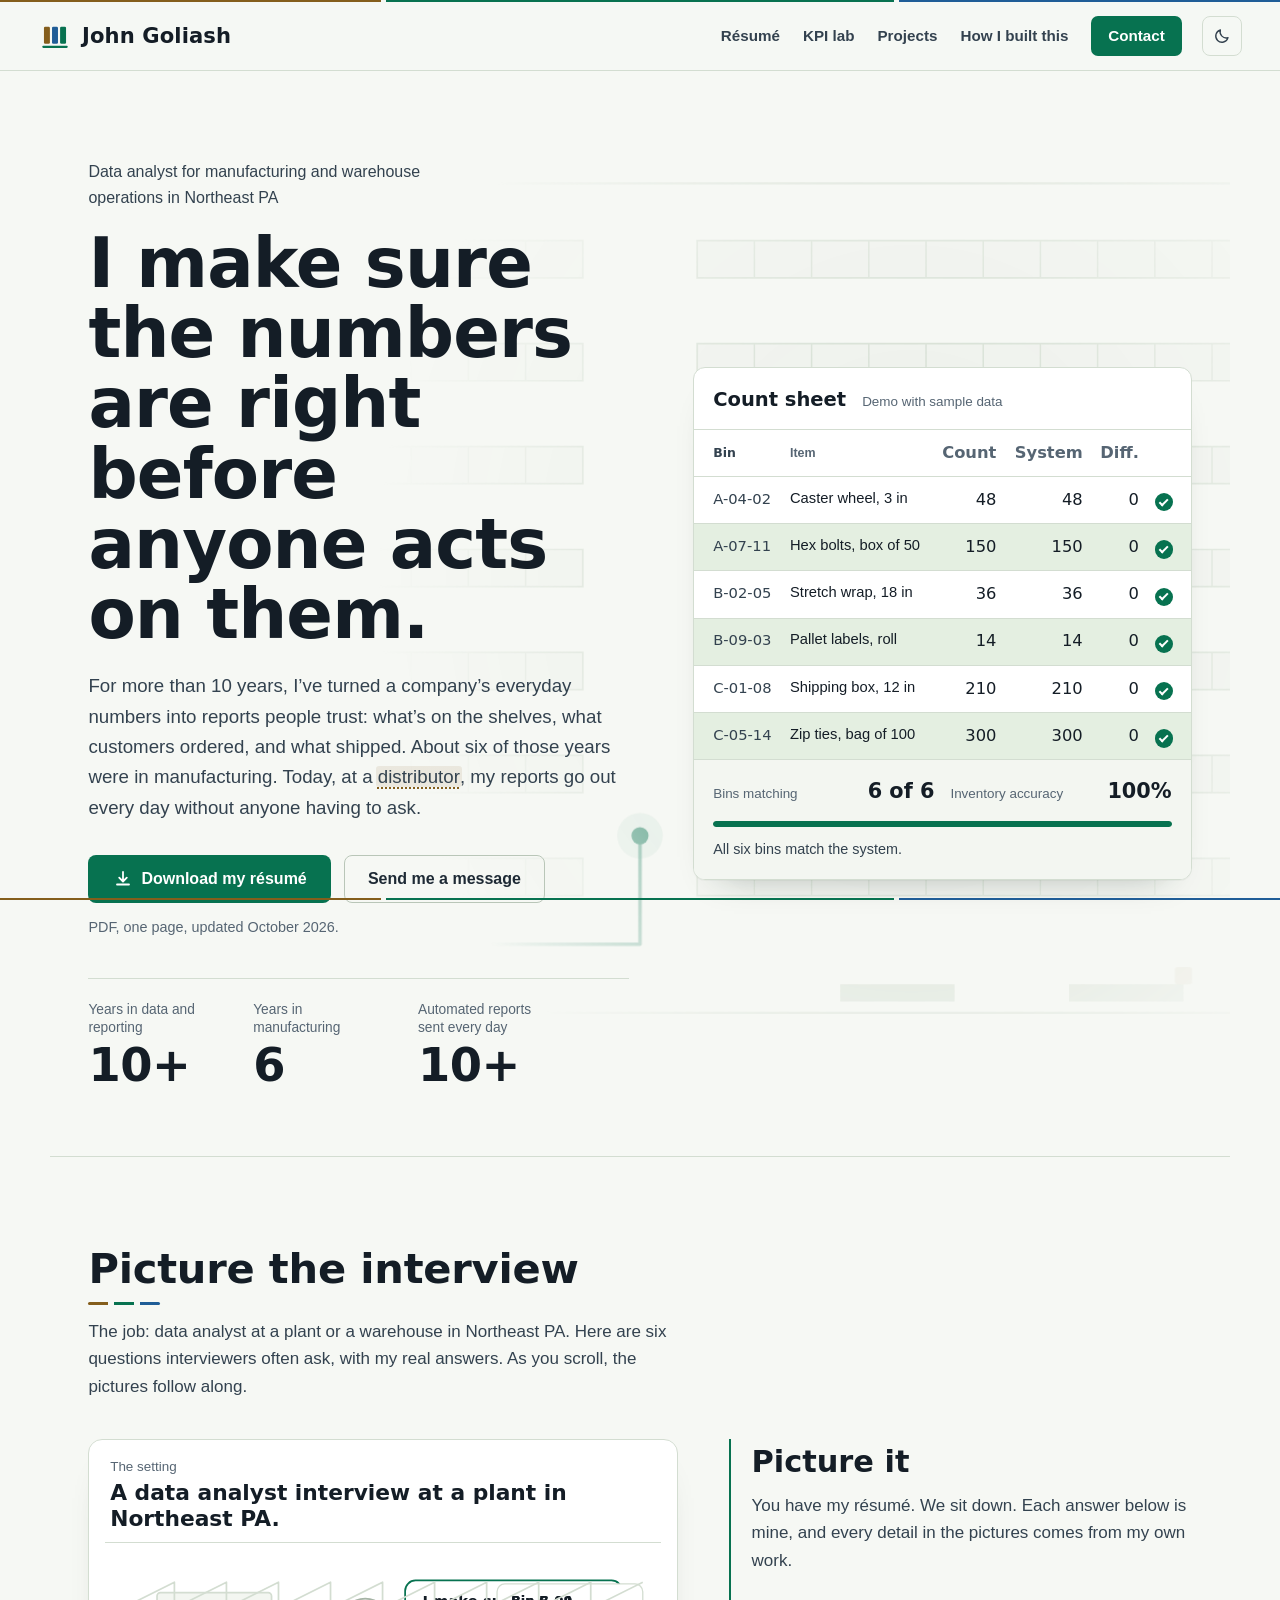
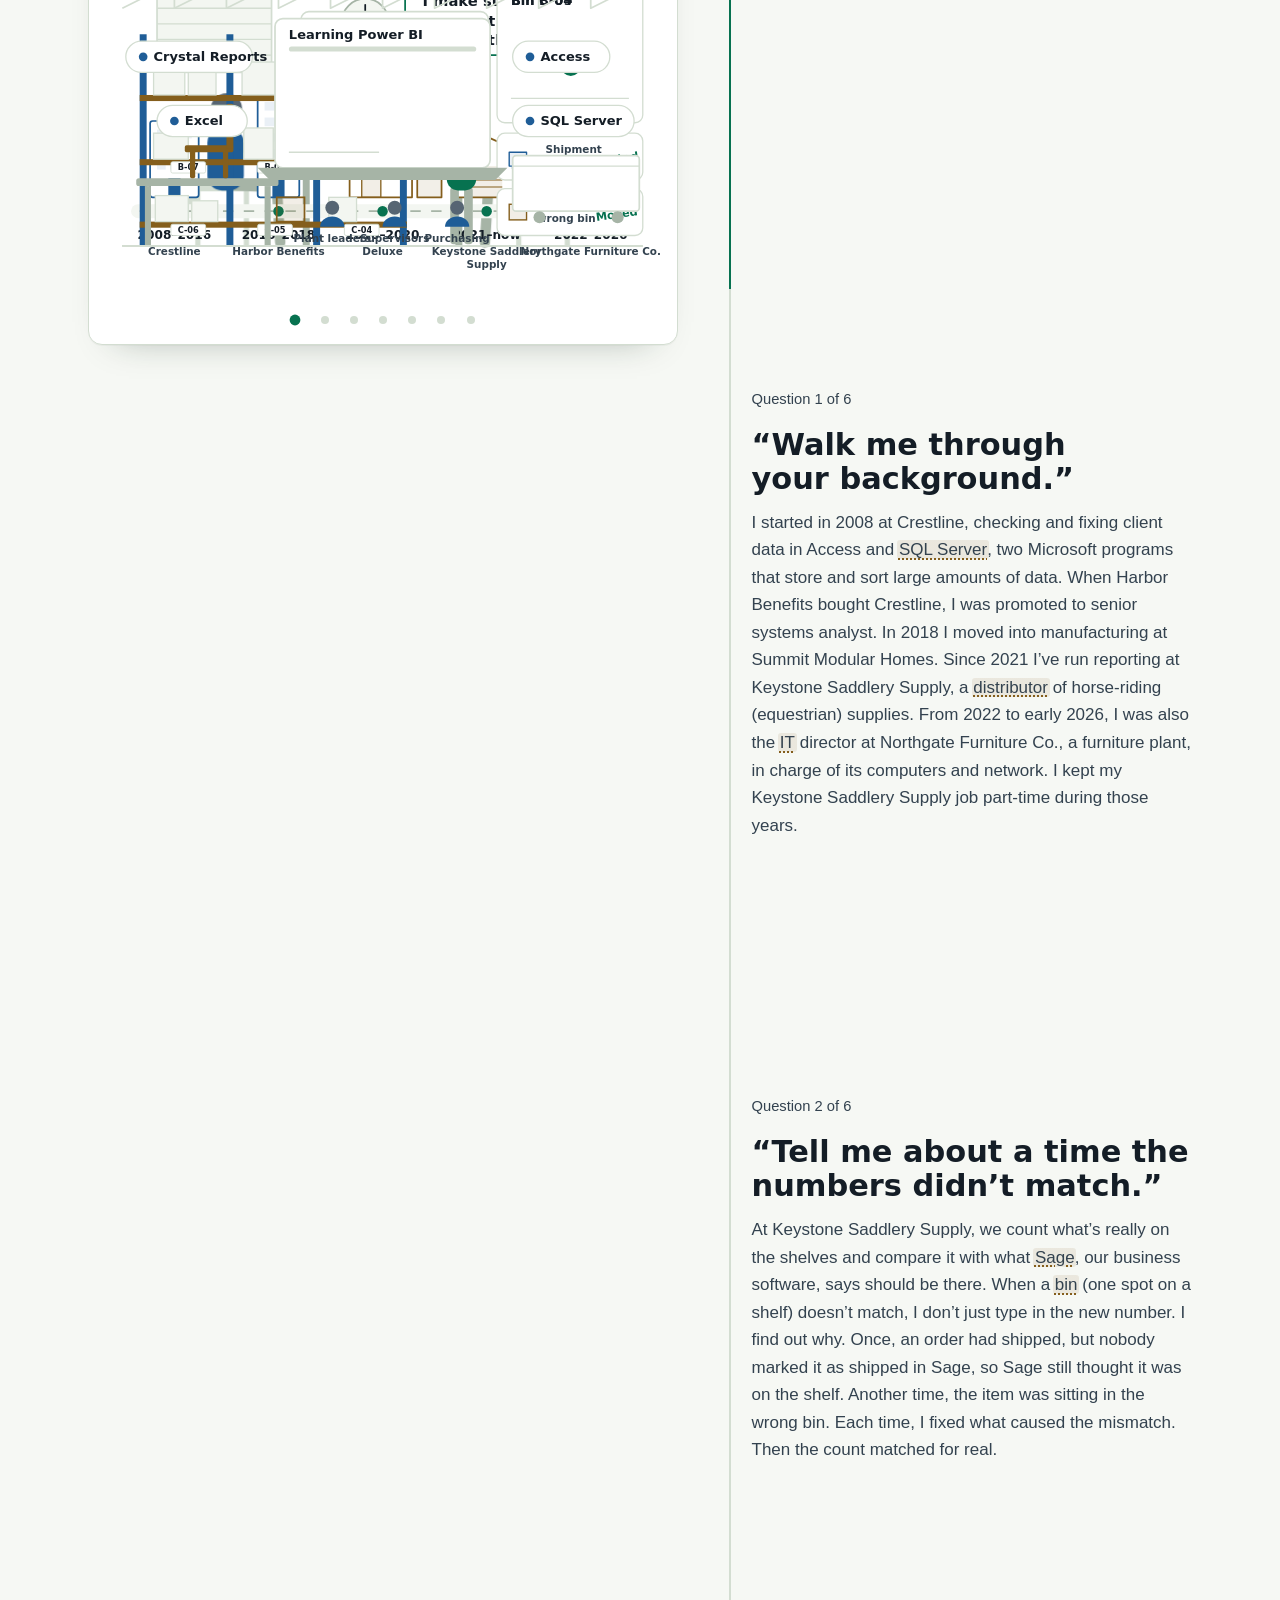
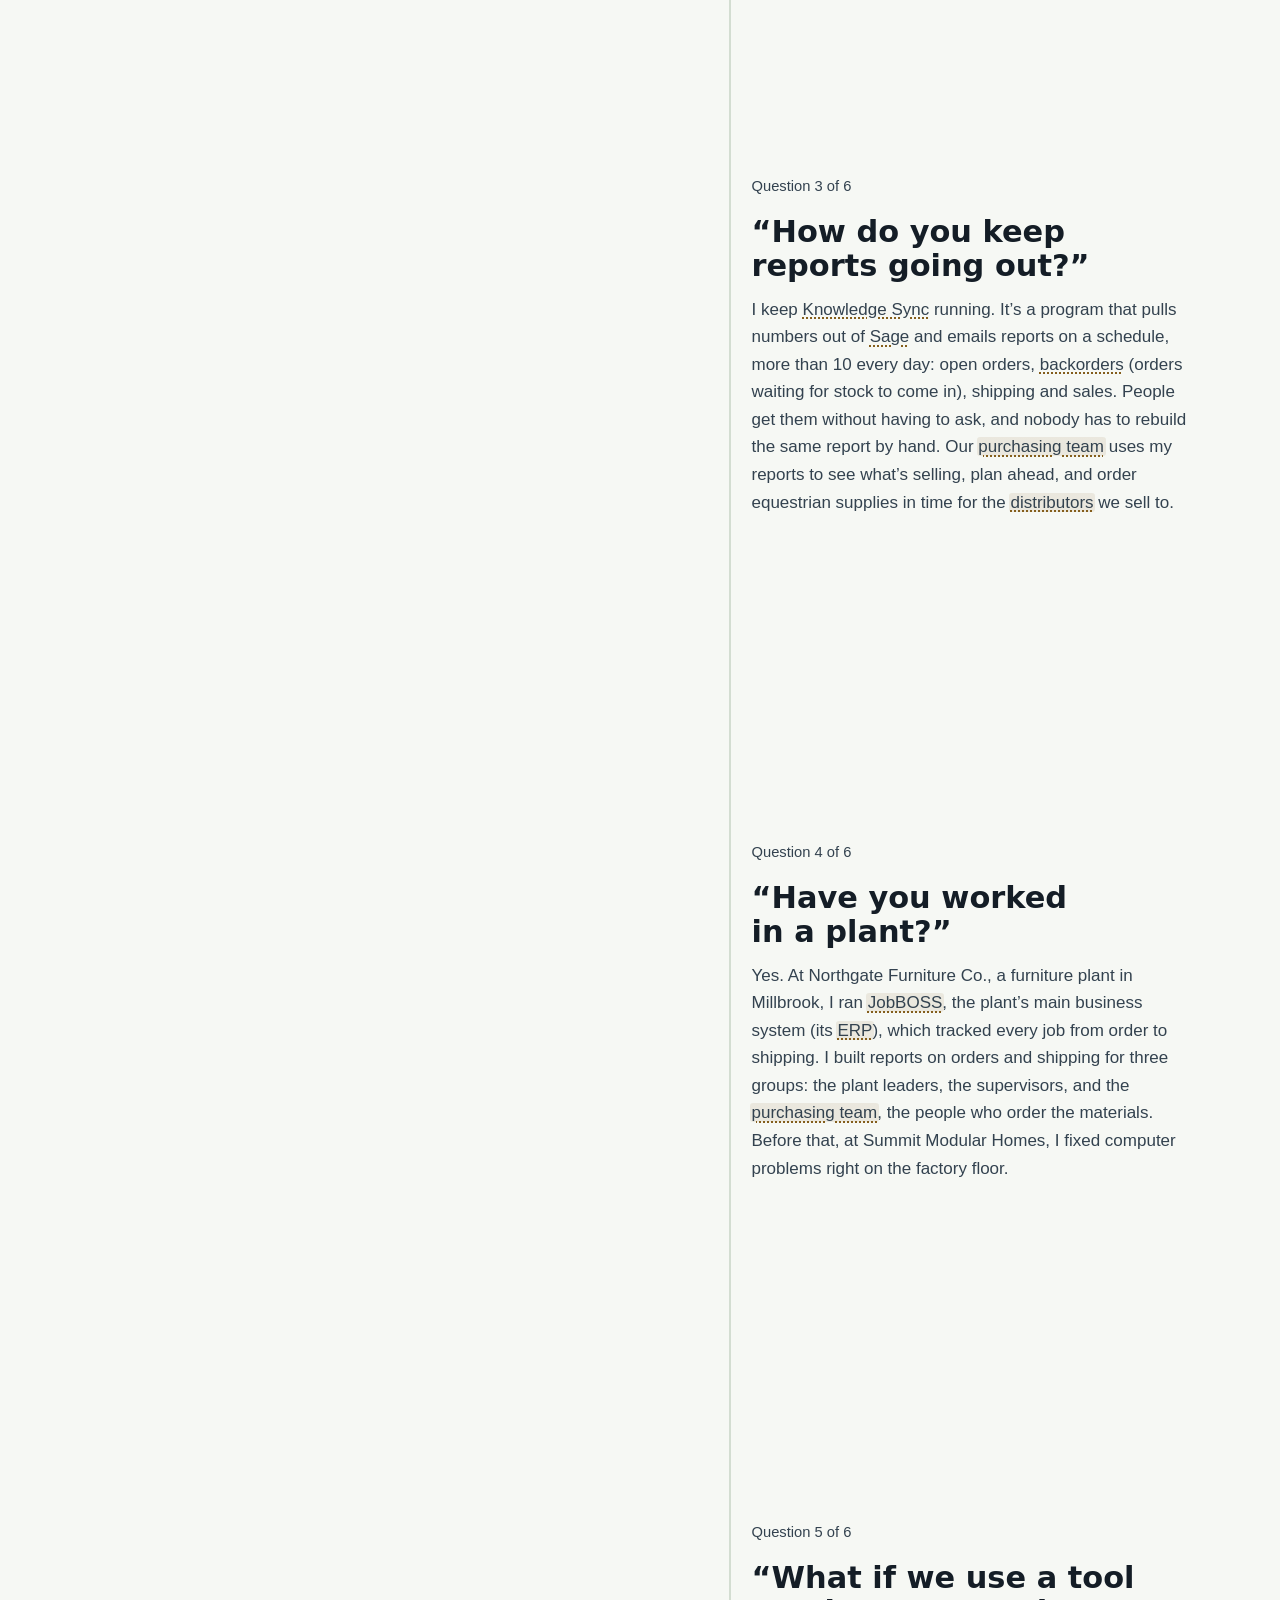
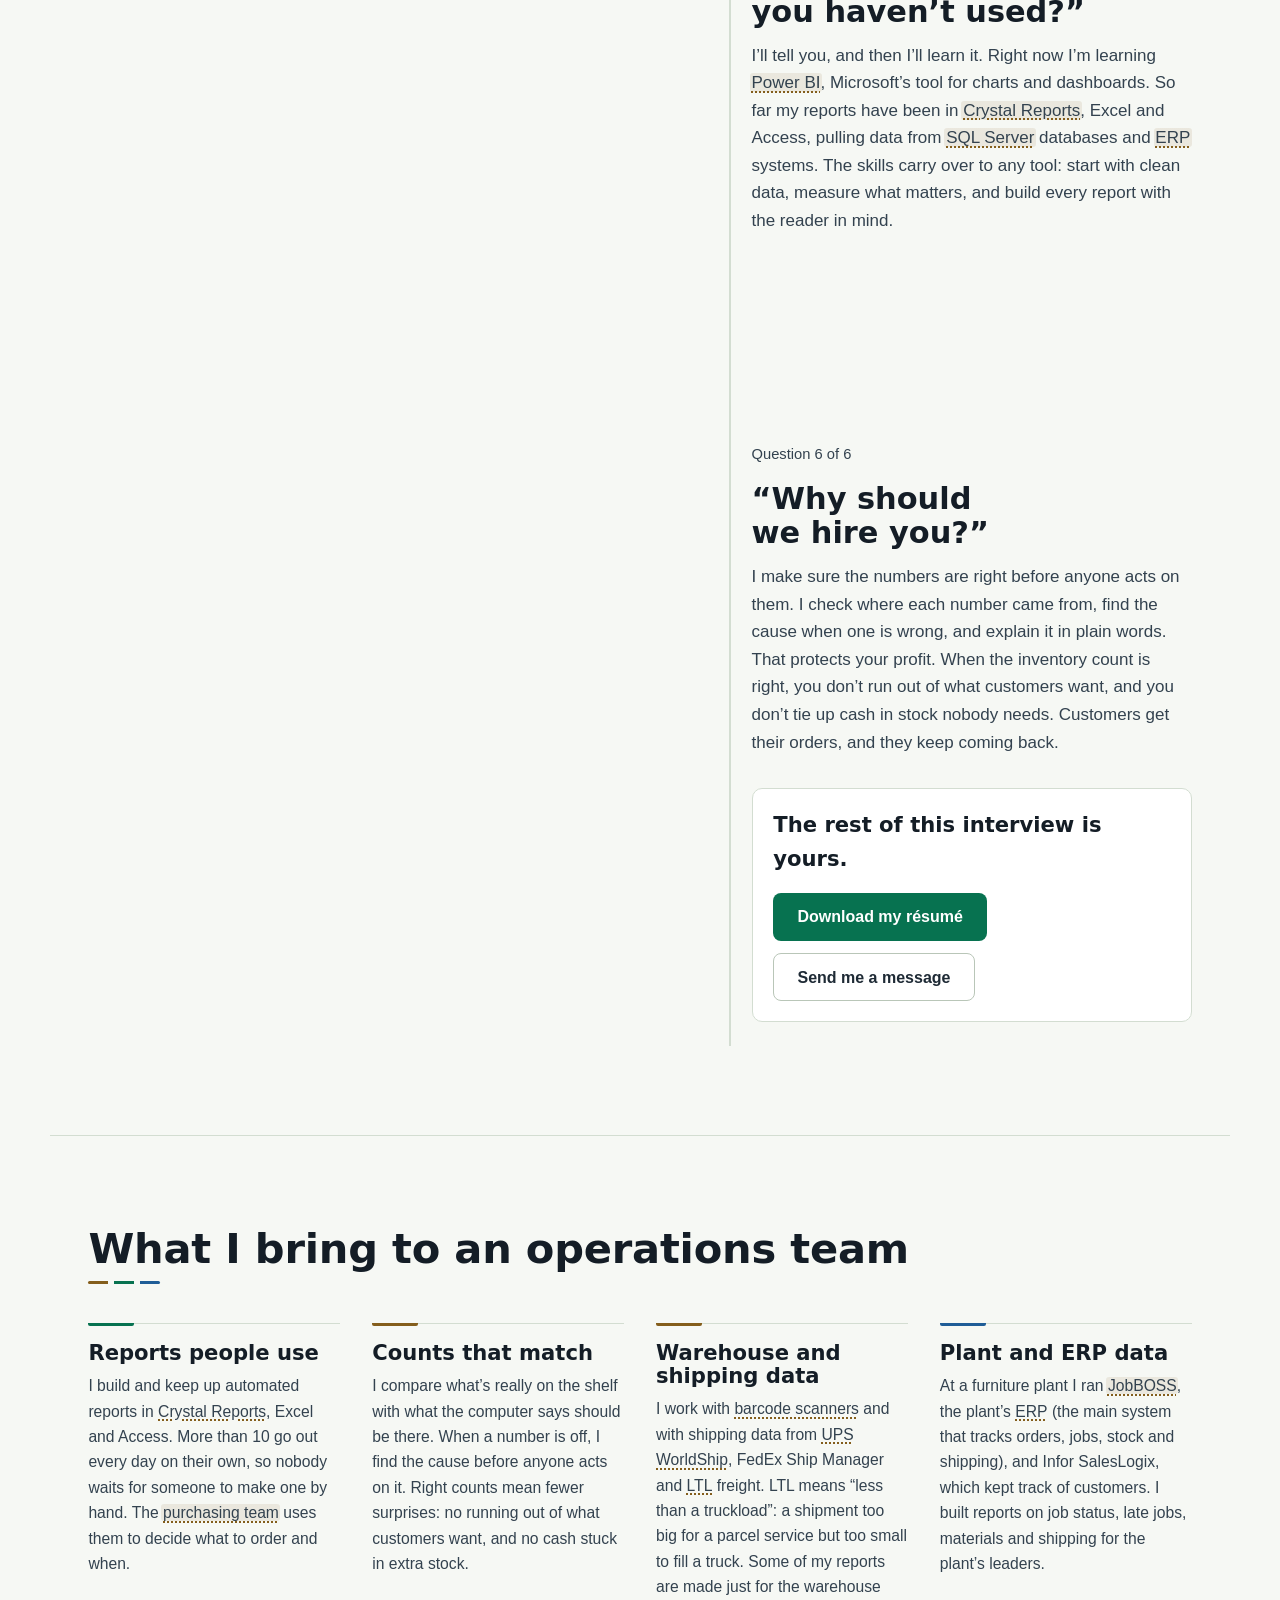
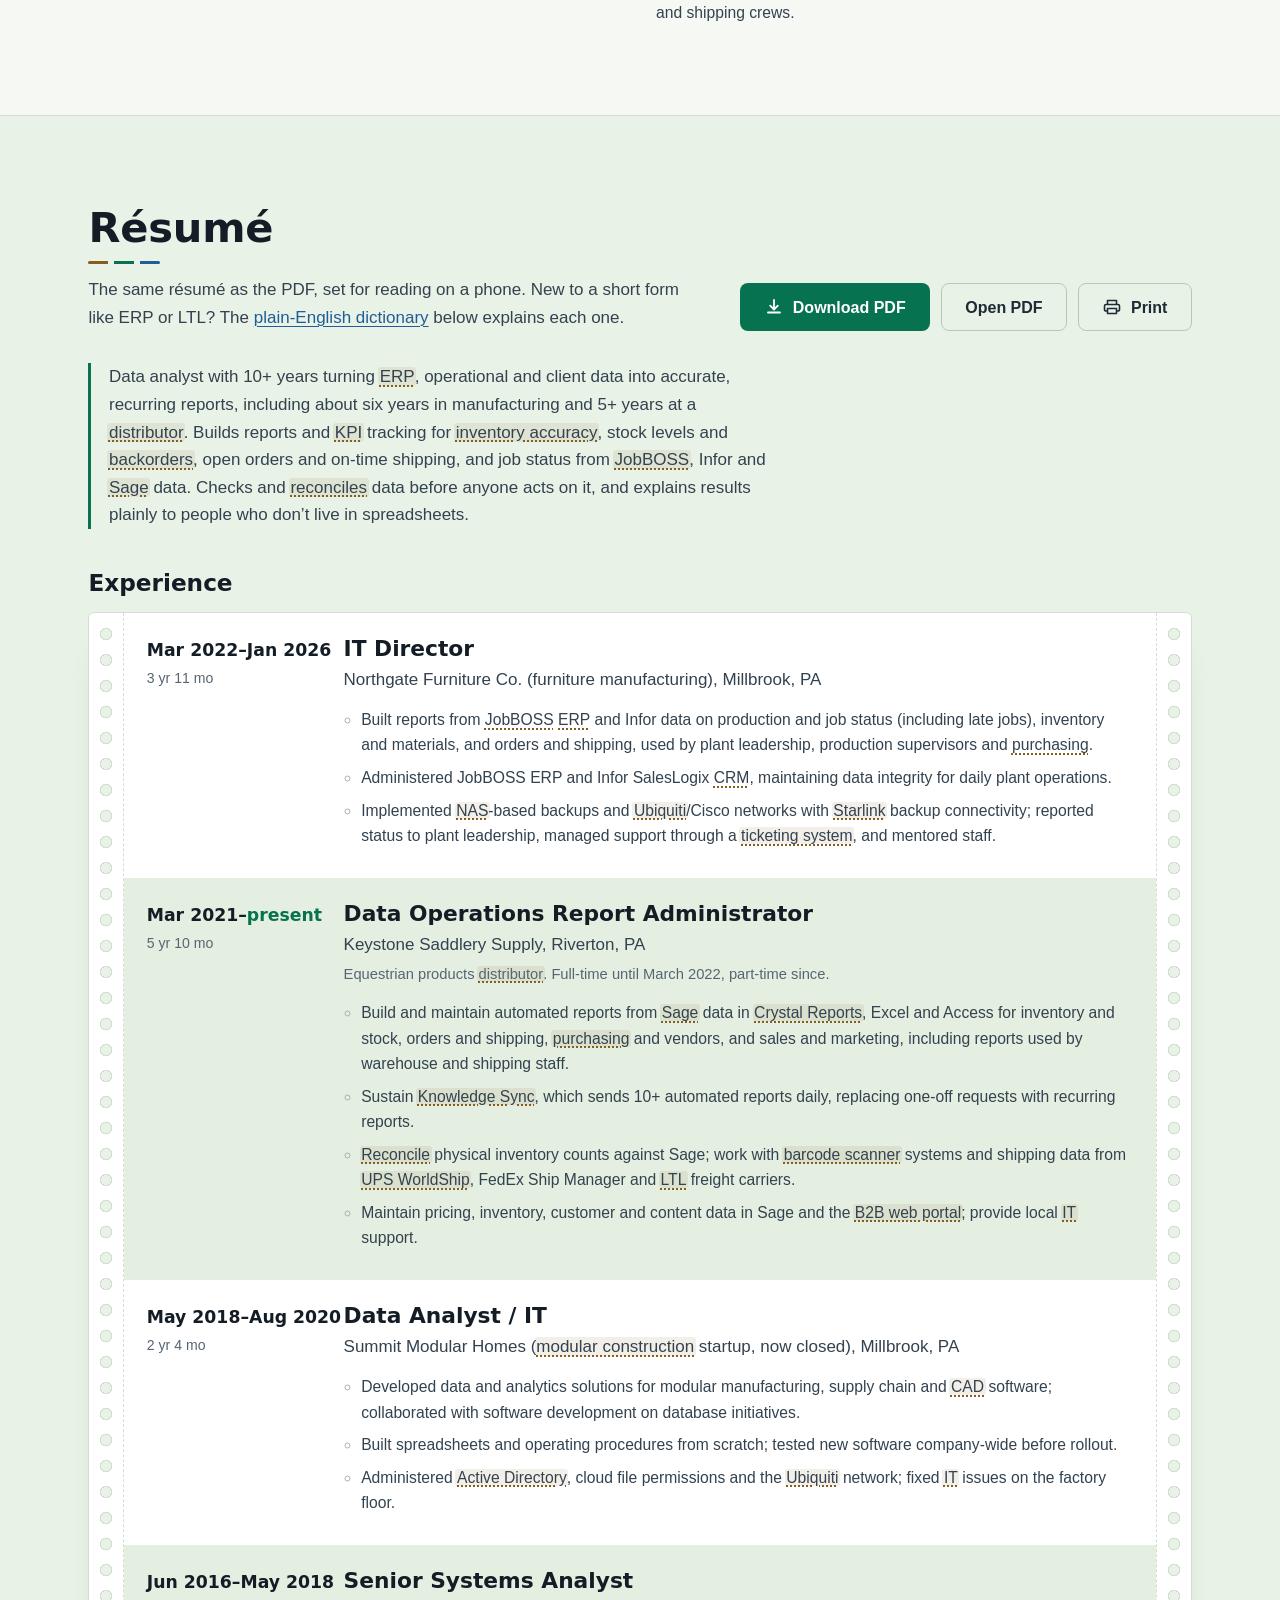
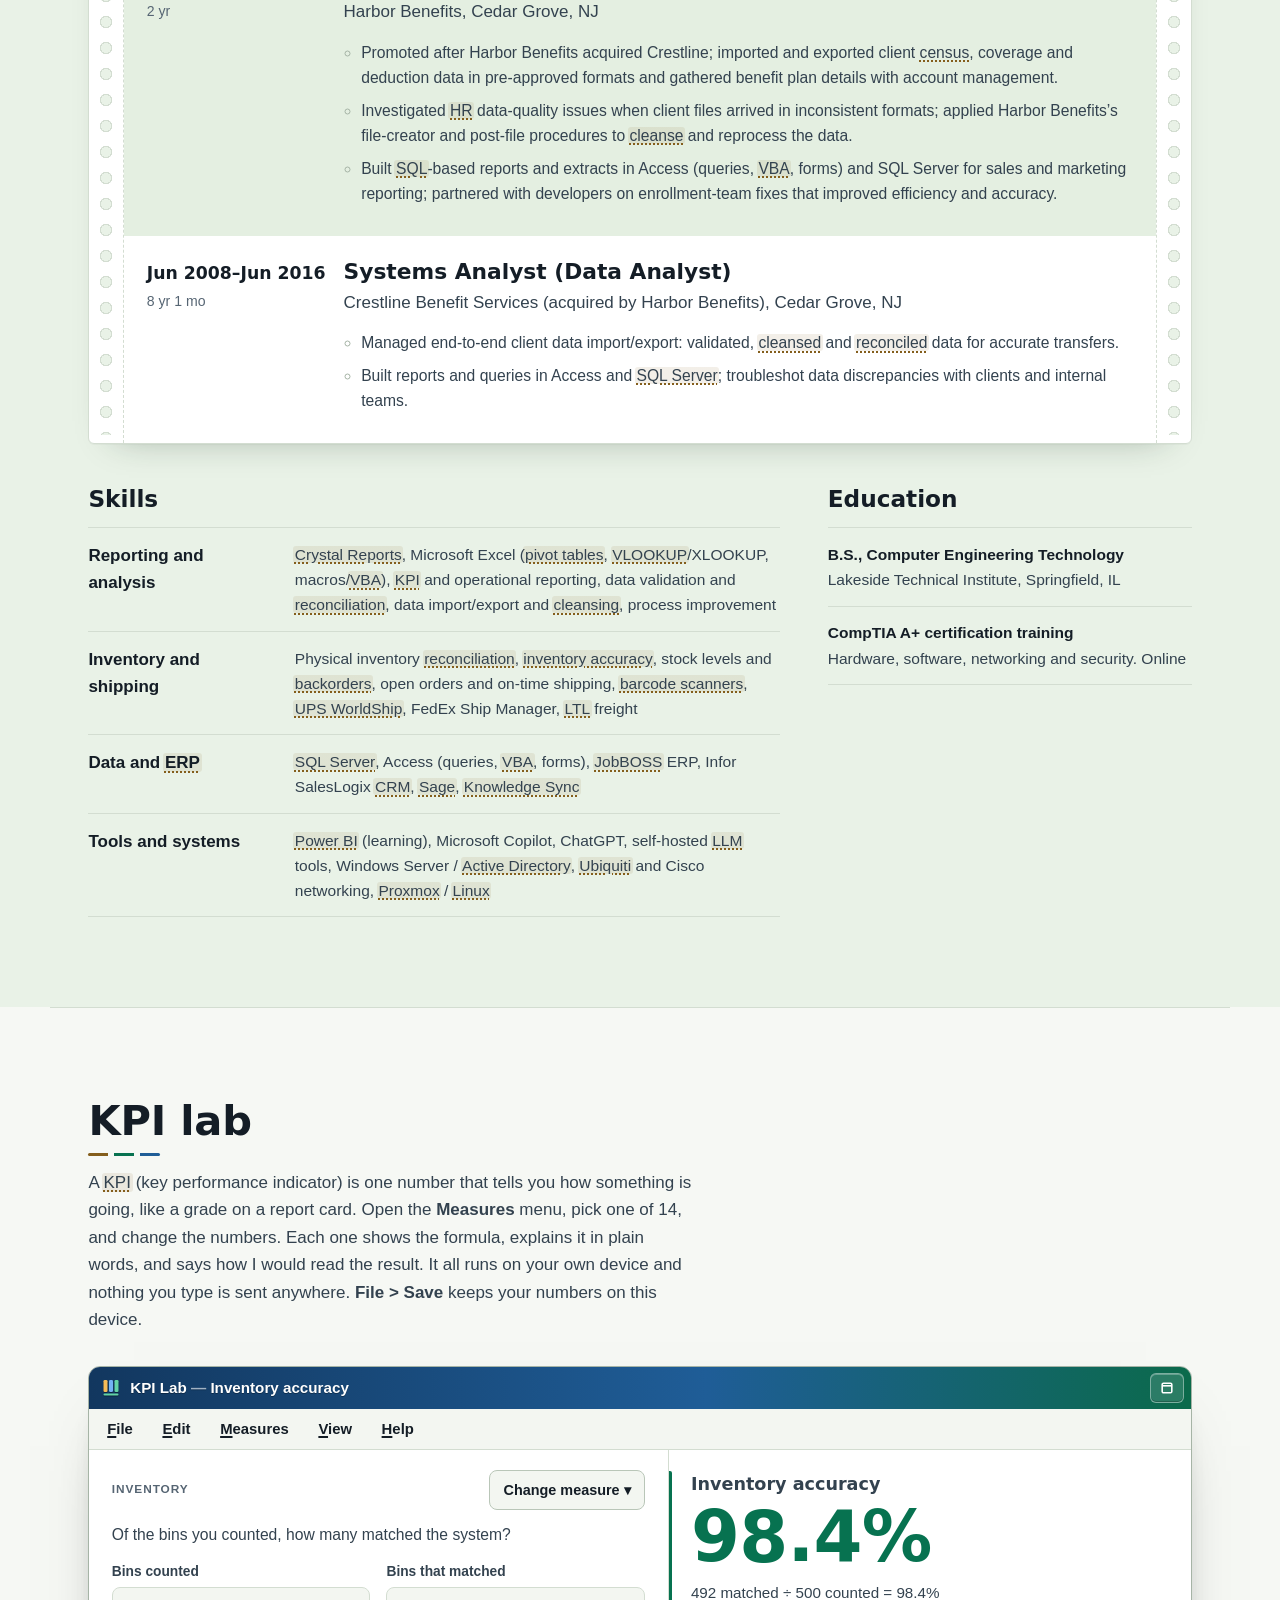
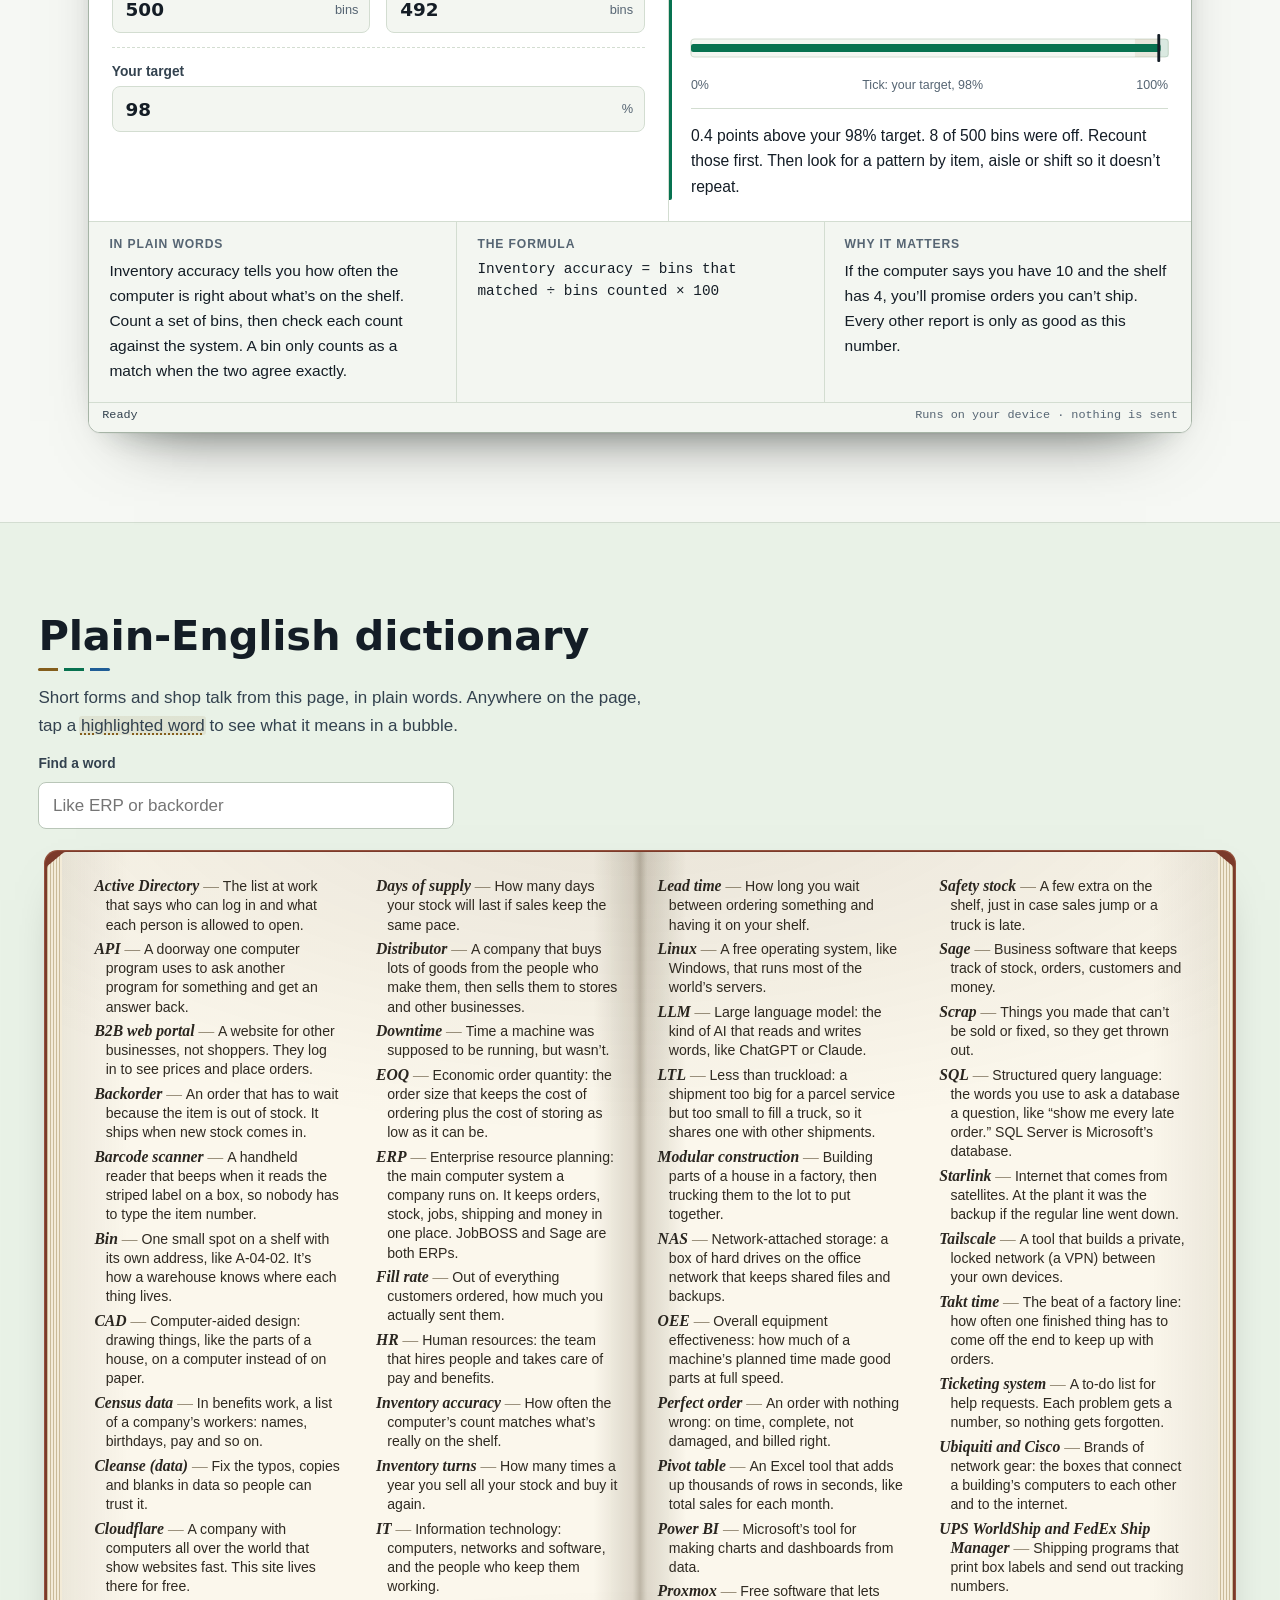
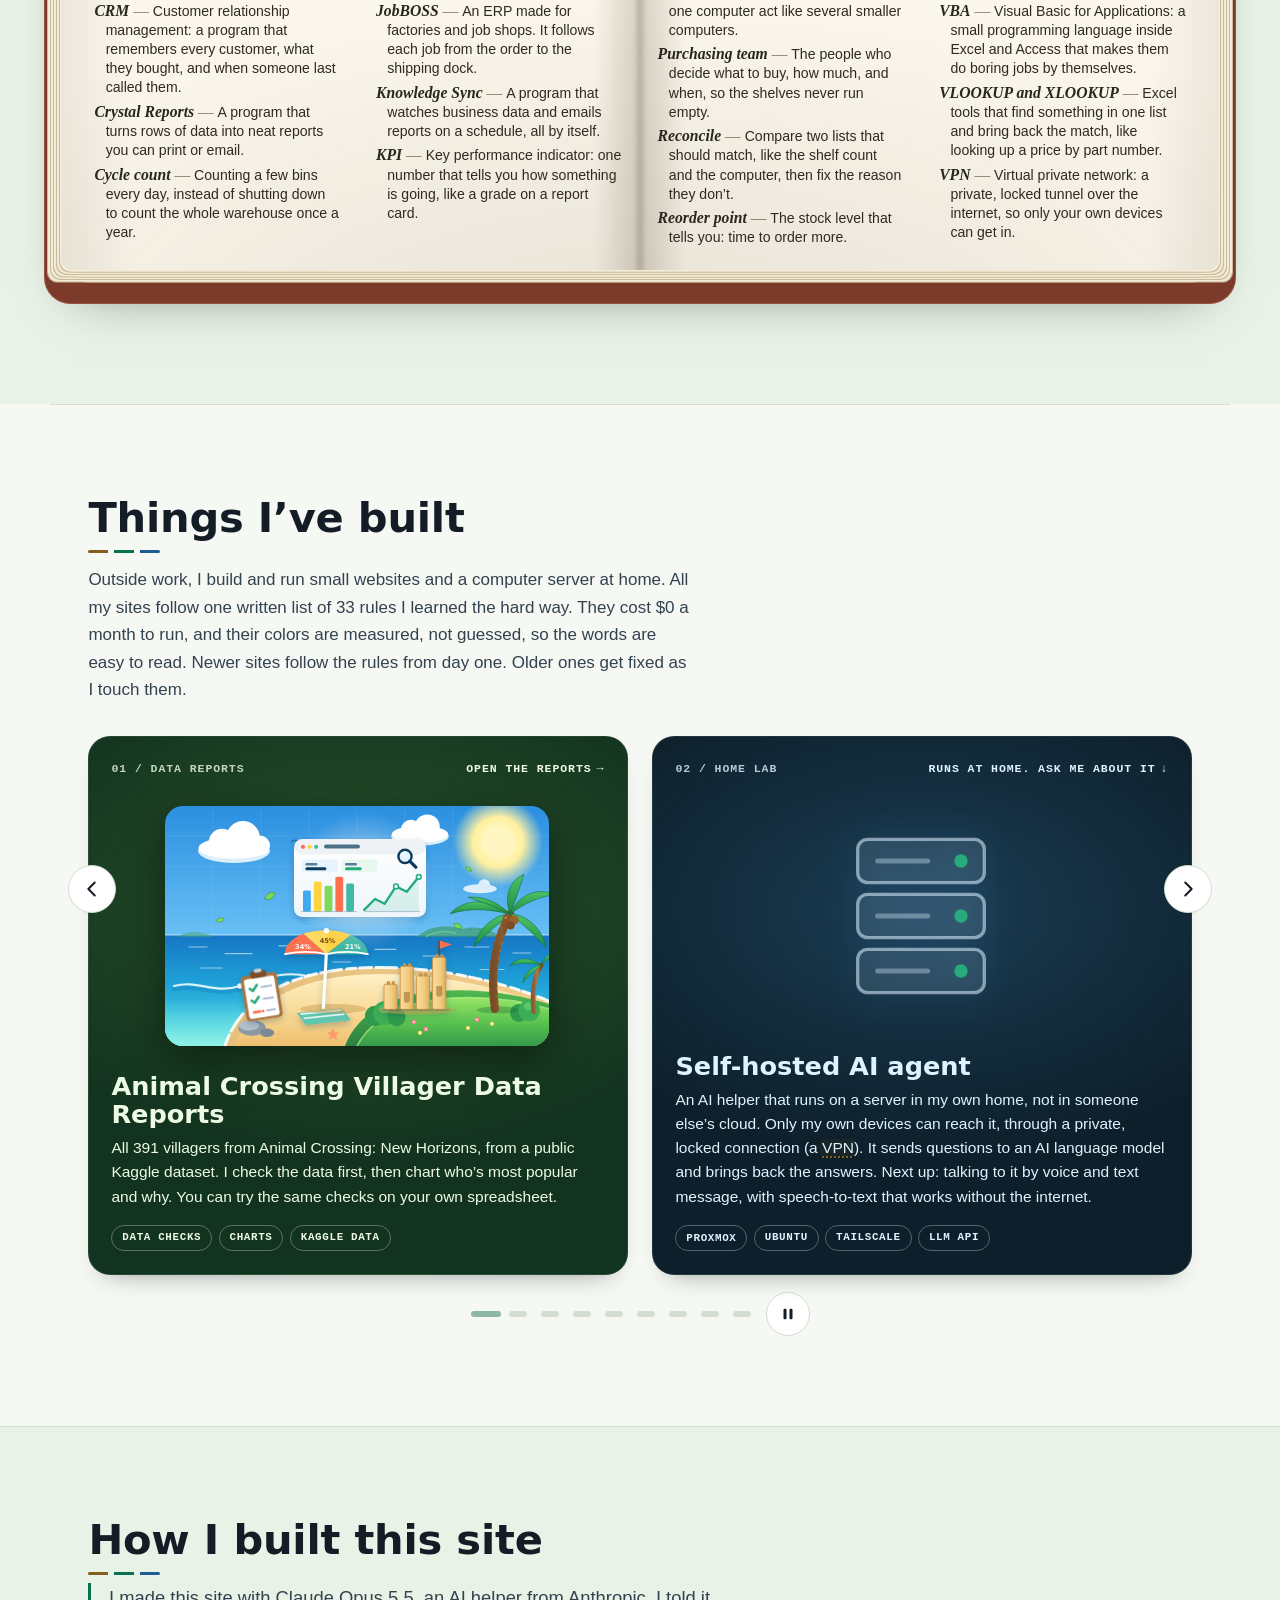
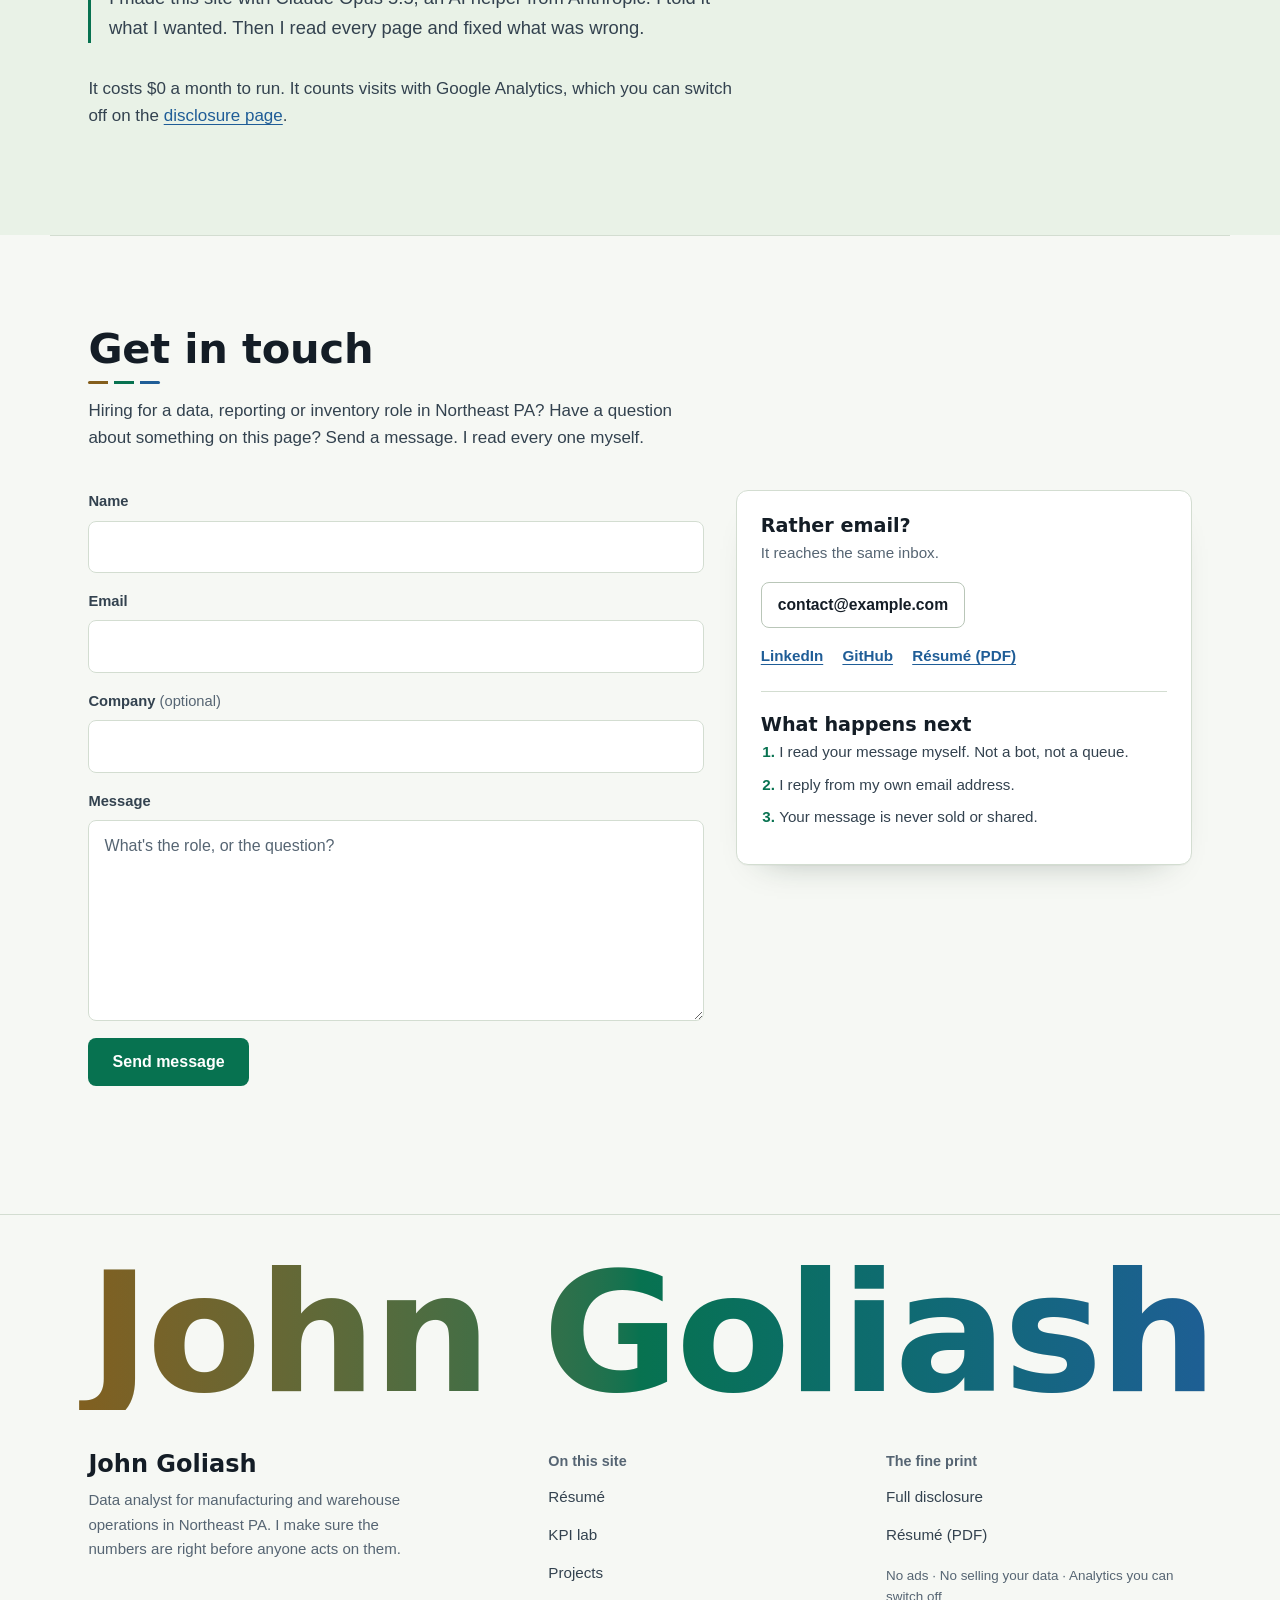
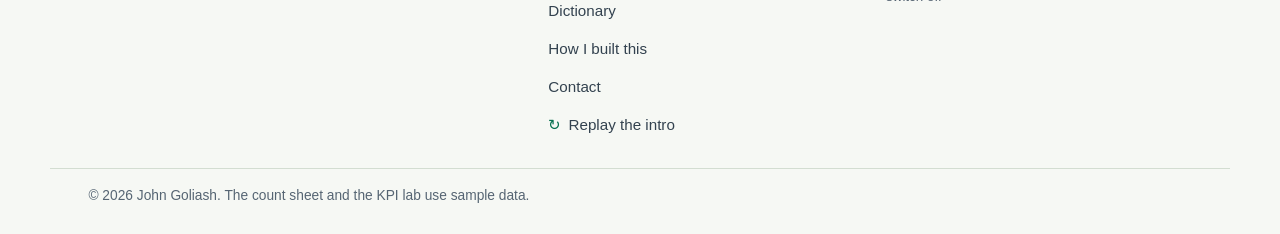
==== index.html @ 0bea1378 "Update 2026-10-16 11:41" ====
<!DOCTYPE html>
<html lang="en">
<head>
<meta charset="utf-8">
<meta name="viewport" content="width=device-width,initial-scale=1,viewport-fit=cover">
<title>John Goliash — Data analyst for manufacturing and warehouse operations</title>
<meta name="description" content="John Goliash is a data analyst in Northeast PA. More than 10 years turning ERP, inventory and shipping data into reports people trust, including about six years in manufacturing.">
<link rel="canonical" href="https://john.goliash.com/">
<meta name="author" content="John Goliash">
<meta name="robots" content="index, follow, max-image-preview:large, max-snippet:-1, max-video-preview:-1">
<link rel="alternate" type="text/markdown" href="https://john.goliash.com/llms.txt" title="Site guide for AI assistants">
<meta property="og:type" content="profile">
<meta property="og:site_name" content="John Goliash">
<meta property="og:locale" content="en_US">
<meta property="og:url" content="https://john.goliash.com/">
<meta property="og:title" content="John Goliash — Data analyst, Northeast PA">
<meta property="og:description" content="I make sure the numbers are right before anyone acts on them. Manufacturing, inventory and shipping data. Résumé, KPI lab and contact.">
<meta property="og:image" content="https://john.goliash.com/img/og-neon.jpg">
<meta property="og:image:secure_url" content="https://john.goliash.com/img/og-neon.jpg">
<meta property="og:image:type" content="image/jpeg">
<meta property="og:image:width" content="2400">
<meta property="og:image:height" content="1260">
<meta property="og:image:alt" content="John Goliash, data analyst in Northeast PA: a scanner beam checks a row of glowing bars, with Inventory accuracy, Fill rate, On-time shipping and Perfect orders ticked off.">
<meta name="twitter:card" content="summary_large_image">
<meta name="twitter:title" content="John Goliash — Data analyst, Northeast PA">
<meta name="twitter:description" content="I make sure the numbers are right before anyone acts on them. Manufacturing, inventory and shipping data. Résumé, KPI lab and contact.">
<meta name="twitter:image" content="https://john.goliash.com/img/og-neon.jpg">
<meta name="twitter:image:alt" content="John Goliash, data analyst in Northeast PA: glowing bars being checked by a scanner beam.">
<link rel="icon" href="img/favicon.ico?i=1" sizes="32x32">
<link rel="icon" id="fav-svg" href="img/favicon.svg?i=1" type="image/svg+xml">
<link rel="icon" id="fav-png" href="img/favicon-32.png?i=1" type="image/png" sizes="32x32">
<link rel="apple-touch-icon" href="img/apple-touch-icon.png?i=1" sizes="180x180">
<link rel="manifest" href="site.webmanifest">
<meta name="theme-color" content="#62d4a5" media="print"><!-- link-preview accent (Discord stripe); media="print" keeps browsers on the two below -->
<meta name="theme-color" content="#F6F8F4" media="(prefers-color-scheme: light)">
<meta name="theme-color" content="#0F151C" media="(prefers-color-scheme: dark)">
<meta name="theme-color" content="#62d4a5" media="print"><!-- repeated last, for preview bots that keep the last value -->
<meta name="apple-mobile-web-app-title" content="John Goliash">
<!-- Theme must resolve BEFORE the stylesheet loads, or the page flashes the
     wrong ground (TECHNICAL §4.2). The icon links above must stay ABOVE this
     script: it finds them by id to repoint them when the visitor has
     overridden the OS (§4.4). -->
<script>
(function(){var t,explicit=false;try{
  var m=document.cookie.match(/(?:^|;\s*)theme=(dark|light)\b/);
  if(m){t=m[1];explicit=true;}
  else{var s=localStorage.getItem('theme');if(s==='dark'||s==='light'){t=s;explicit=true;}}
}catch(e){}
/* Motion is on for everyone; a "motion=off" cookie (disclosure §2) turns it off. */
try{if(/(?:^|;\s*)motion=off\b/.test(document.cookie))document.documentElement.classList.add('no-motion');}catch(e){}
if(!t){try{t=matchMedia('(prefers-color-scheme: light)').matches?'light':'dark';}catch(e){t='dark';}}
document.documentElement.setAttribute('data-theme',t);
/* john.goliash.com is the one address. The zone redirect does this at the edge;
   this is the fallback if a visitor reaches the www name before it is set up. */
if(location.hostname==='www.john.goliash.com'){location.replace('https://john.goliash.com'+location.pathname+location.search+location.hash);}
/* Intro plays once per visit; hide it before first paint on a repeat load. */
try{if(sessionStorage.getItem('jg-intro')==='1')document.documentElement.classList.add('seen');}catch(e){}
document.documentElement.classList.add('js');
if(explicit){try{
  var v='?i=1',a=document.getElementById('fav-svg'),b=document.getElementById('fav-png');
  a.href=a.href.replace(/[^\/]*$/,'')+'favicon-'+t+'.svg'+v;
  b.href=b.href.replace(/[^\/]*$/,'')+'favicon'+(t==='dark'?'-dark':'')+'-32.png'+v;
}catch(e){}}
})();
</script>
<!-- Google Tag Manager, your container GTM-XXXXXXX (TECHNICAL §4.20). The container
     itself sends Google Analytics (G-XXXXXXXXXX), so the page does not load gtag.js as well
     (that counted every visit twice). Nothing loads if the visitor switched analytics off on
     disclosure.html (cookie analytics=off) or their browser sends Global Privacy Control. -->
<script>
(function(w,d){var GA='G-XXXXXXXXXX',GTM='GTM-XXXXXXX',off=/X{4}/.test(GTM);
try{off=/(?:^|;\s*)analytics=off\b/.test(d.cookie)||navigator.globalPrivacyControl===true;}catch(e){}
w['ga-disable-'+GA]=off;
if(off)return;
w.dataLayer=w.dataLayer||[];
w.dataLayer.push({'gtm.start':new Date().getTime(),event:'gtm.js'});
var f=d.getElementsByTagName('script')[0],j=d.createElement('script');
j.async=true;j.src='https://www.googletagmanager.com/gtm.js?id='+GTM;f.parentNode.insertBefore(j,f);
})(window,document);
</script>
<link rel="stylesheet" href="css/style.css?v=1">
<link rel="stylesheet" href="css/kpi-lab.css?v=1">
<script type="application/ld+json">
{
 "@context": "https://schema.org",
 "@graph": [
  {
   "@type": "WebSite",
   "@id": "https://john.goliash.com/#site",
   "url": "https://john.goliash.com/",
   "name": "John Goliash",
   "description": "John Goliash is a data analyst in Northeast PA. More than 10 years turning ERP, inventory and shipping data into reports people trust, including about six years in manufacturing.",
   "inLanguage": "en-US",
   "publisher": {
    "@id": "https://john.goliash.com/#john"
   }
  },
  {
   "@type": "ProfilePage",
   "@id": "https://john.goliash.com/#page",
   "url": "https://john.goliash.com/",
   "name": "John Goliash — Data analyst for manufacturing and warehouse operations",
   "isPartOf": {
    "@id": "https://john.goliash.com/#site"
   },
   "mainEntity": {
    "@id": "https://john.goliash.com/#john"
   },
   "dateModified": "2026-10-15",
   "inLanguage": "en-US"
  },
  {
   "@type": "Person",
   "@id": "https://john.goliash.com/#john",
   "name": "John Goliash",
   "jobTitle": "Data analyst",
   "description": "John Goliash is a data analyst in Northeast PA. More than 10 years turning ERP, inventory and shipping data into reports people trust, including about six years in manufacturing.",
   "url": "https://john.goliash.com/",
   "image": "https://john.goliash.com/img/og.png",
   "address": {
    "@type": "PostalAddress",
    "addressRegion": "PA",
    "addressCountry": "US"
   },
   "alumniOf": {
    "@type": "CollegeOrUniversity",
    "name": "Lakeside Technical Institute"
   },
   "knowsAbout": [
    "Data analysis",
    "Inventory reconciliation",
    "Inventory accuracy",
    "KPI reporting",
    "Crystal Reports",
    "SQL Server",
    "Microsoft Excel",
    "Microsoft Access",
    "JobBOSS ERP",
    "Sage",
    "Knowledge Sync",
    "Power BI",
    "Web development"
   ],
   "sameAs": [
    "https://www.linkedin.com/in/goliash",
    "https://github.com/goliash",
    "https://wint.win/",
    "https://john.cyou/"
   ]
  },
  {
   "@type": "FAQPage",
   "@id": "https://john.goliash.com/#interview",
   "name": "Picture the interview",
   "mainEntity": [
    {
     "@type": "Question",
     "name": "Walk me through your background.",
     "acceptedAnswer": {
      "@type": "Answer",
      "text": "I started in 2008 at Crestline, checking and fixing client data in Access and SQL Server, two Microsoft programs that store and sort large amounts of data. When Harbor Benefits bought Crestline, I was promoted to senior systems analyst. In 2018 I moved into manufacturing at Summit Modular Homes. Since 2021 I’ve run reporting at Keystone Saddlery Supply, a distributor of horse-riding (equestrian) supplies. From 2022 to early 2026, I was also the IT director at Northgate Furniture Co., a furniture plant, in charge of its computers and network. I kept my Keystone Saddlery Supply job part-time during those years."
     }
    },
    {
     "@type": "Question",
     "name": "Tell me about a time the numbers didn’t match.",
     "acceptedAnswer": {
      "@type": "Answer",
      "text": "At Keystone Saddlery Supply, we count what’s really on the shelves and compare it with what Sage, our business software, says should be there. When a bin (one spot on a shelf) doesn’t match, I don’t just type in the new number. I find out why. Once, an order had shipped, but nobody marked it as shipped in Sage, so Sage still thought it was on the shelf. Another time, the item was sitting in the wrong bin. Each time, I fixed what caused the mismatch. Then the count matched for real."
     }
    },
    {
     "@type": "Question",
     "name": "How do you keep reports going out?",
     "acceptedAnswer": {
      "@type": "Answer",
      "text": "I keep Knowledge Sync running. It’s a program that pulls numbers out of Sage and emails reports on a schedule, more than 10 every day: open orders, backorders (orders waiting for stock to come in), shipping and sales. People get them without having to ask, and nobody has to rebuild the same report by hand. Our purchasing team uses my reports to see what’s selling, plan ahead, and order equestrian supplies in time for the distributors we sell to."
     }
    },
    {
     "@type": "Question",
     "name": "Have you worked in a plant?",
     "acceptedAnswer": {
      "@type": "Answer",
      "text": "Yes. At Northgate Furniture Co., a furniture plant in Millbrook, I ran JobBOSS, the plant’s main business system (its ERP), which tracked every job from order to shipping. I built reports on orders and shipping for three groups: the plant leaders, the supervisors, and the purchasing team, the people who order the materials. Before that, at Summit Modular Homes, I fixed computer problems right on the factory floor."
     }
    },
    {
     "@type": "Question",
     "name": "What if we use a tool you haven’t used?",
     "acceptedAnswer": {
      "@type": "Answer",
      "text": "I’ll tell you, and then I’ll learn it. Right now I’m learning Power BI, Microsoft’s tool for charts and dashboards. So far my reports have been in Crystal Reports, Excel and Access, pulling data from SQL Server databases and ERP systems. The skills carry over to any tool: start with clean data, measure what matters, and build every report with the reader in mind."
     }
    },
    {
     "@type": "Question",
     "name": "Why should we hire you?",
     "acceptedAnswer": {
      "@type": "Answer",
      "text": "I make sure the numbers are right before anyone acts on them. I check where each number came from, find the cause when one is wrong, and explain it in plain words. That protects your profit. When the inventory count is right, you don’t run out of what customers want, and you don’t tie up cash in stock nobody needs. Customers get their orders, and they keep coming back. The rest of this interview is yours."
     }
    }
   ]
  },
  {
   "@type": "ItemList",
   "@id": "https://john.goliash.com/#projects",
   "name": "Things I've built",
   "itemListElement": [
    {
     "@type": "ListItem",
     "position": 1,
     "item": {
      "@type": "CreativeWork",
      "name": "Animal Crossing Villager Data Reports",
      "description": "All 391 villagers from Animal Crossing: New Horizons, from a public Kaggle dataset, checked and charted.",
      "creator": {
       "@id": "https://john.goliash.com/#john"
      },
      "url": "https://john.goliash.com/Animal-Crossing-Villager-Data-Reports"
     }
    },
    {
     "@type": "ListItem",
     "position": 2,
     "item": {
      "@type": "CreativeWork",
      "name": "Self-hosted AI agent",
      "description": "An AI helper that runs on a server in my own home, not in someone else’s cloud. Only my own devices can reach it, through a private, locked connection (a VPN). It sends questions to an AI language model and brings back the answers. Next up: talking to it by voice and text message, with speech-to-text that works without the internet.",
      "creator": {
       "@id": "https://john.goliash.com/#john"
      }
     }
    },
    {
     "@type": "ListItem",
     "position": 3,
     "item": {
      "@type": "CreativeWork",
      "name": "MixYZ",
      "description": "MixYZ, a one-page site about mixing two technologies into something new. Its Mix lab runs in your browser.",
      "creator": {
       "@id": "https://john.goliash.com/#john"
      },
      "url": "https://mixyz.xyz/"
     }
    },
    {
     "@type": "ListItem",
     "position": 4,
     "item": {
      "@type": "CreativeWork",
      "name": "Win Twin",
      "description": "The site for my tech consulting business in Northeast PA: databases, reports, cloud services and security. Every message sent through its contact form is saved to a Google Sheet.",
      "creator": {
       "@id": "https://john.goliash.com/#john"
      },
      "url": "https://wint.win/"
     }
    },
    {
     "@type": "ListItem",
     "position": 5,
     "item": {
      "@type": "CreativeWork",
      "name": "Oliver’s Universe",
      "description": "A gallery for the nature photographer Oliver Norden: fifty photographs and a viewer I built for them. I moved the site from one web host (Firebase) to another (Cloudflare Pages).",
      "creator": {
       "@id": "https://john.goliash.com/#john"
      },
      "url": "https://oliuni.com/"
     }
    },
    {
     "@type": "ListItem",
     "position": 6,
     "item": {
      "@type": "CreativeWork",
      "name": "Slice of Heaven",
      "description": "A menu website for Slice of Heaven, a pizza place in Mocanaqua, PA. It’s built so hungry people find the menu fast.",
      "creator": {
       "@id": "https://john.goliash.com/#john"
      },
      "url": "https://www.sliceofh.com/"
     }
    },
    {
     "@type": "ListItem",
     "position": 7,
     "item": {
      "@type": "CreativeWork",
      "name": "Spirit Image Band",
      "description": "A website for the band Spirit Image, built to connect with fans and show off their sound.",
      "creator": {
       "@id": "https://john.goliash.com/#john"
      },
      "url": "https://www.spiritimageband.com/"
     }
    },
    {
     "@type": "ListItem",
     "position": 8,
     "item": {
      "@type": "CreativeWork",
      "name": "Newport Township",
      "description": "A website for the Newport Township Community Organization in Luzerne County, PA. It posts newsletters, obituaries and community news, on free hosting from DreamHost.",
      "creator": {
       "@id": "https://john.goliash.com/#john"
      },
      "url": "https://www.newporttownship.com/"
     }
    },
    {
     "@type": "ListItem",
     "position": 9,
     "item": {
      "@type": "CreativeWork",
      "name": "John Cyou",
      "description": "My site for web design and in-home tech support in Northeast PA.",
      "creator": {
       "@id": "https://john.goliash.com/#john"
      },
      "url": "https://john.cyou/"
     }
    },
    {
     "@type": "ListItem",
     "position": 10,
     "item": {
      "@type": "CreativeWork",
      "name": "This site",
      "description": "Written by hand in HTML, CSS and JavaScript, the three building blocks of every web page. No page builder. The section below tells how it was made.",
      "creator": {
       "@id": "https://john.goliash.com/#john"
      }
     }
    }
   ]
  }
 ]
}
</script>
</head>
<body>
<!-- Google Tag Manager (noscript): only for visitors with JavaScript off -->
<noscript><iframe src="https://www.googletagmanager.com/ns.html?id=GTM-XXXXXXX" height="0" width="0" style="display:none;visibility:hidden" title="Google Tag Manager"></iframe></noscript>
<a class="skip-link" href="#main">Skip to content</a>

<!-- ============ INTRO : count meets system, the two disagreeing pairs are
     traced and fixed, everything turns green, the name lands ============ -->
<div id="intro" class="intro" role="presentation">
  <div class="intro-lines" aria-hidden="true"></div>

  <div class="intro-stage">
    <svg class="iv" viewBox="0 0 600 360" aria-hidden="true">
      <!-- the baseline, then the green "matched" line drawn over it -->
      <line class="iv-base"  x1="60" y1="180" x2="540" y2="180"/>
      <line class="iv-match" x1="60" y1="180" x2="540" y2="180"/>

      <!-- COUNT bars grow UP from the baseline (amber); SYSTEM bars grow DOWN (blue).
           Pairs 2 and 5 disagree. Pair 2's system bar is short and gets fixed
           (a receipt that was never posted). Pair 5's count bar is long and
           gets fixed (a recount). Geometry is the FINAL, matched state; the
           wrappers scale it to the wrong value and back. -->
      <g class="iv-pair p1"><rect class="iv-c" x="88"  y="88"  width="34" height="92" rx="3"/><rect class="iv-s" x="88"  y="180" width="34" height="92" rx="3"/></g>
      <g class="iv-pair p2"><rect class="iv-c" x="166" y="60"  width="34" height="120" rx="3"/><g class="iv-fix-s"><rect class="iv-s" x="166" y="180" width="34" height="120" rx="3"/></g></g>
      <g class="iv-pair p3"><rect class="iv-c" x="244" y="104" width="34" height="76" rx="3"/><rect class="iv-s" x="244" y="180" width="34" height="76" rx="3"/></g>
      <g class="iv-pair p4"><rect class="iv-c" x="322" y="46"  width="34" height="134" rx="3"/><rect class="iv-s" x="322" y="180" width="34" height="134" rx="3"/></g>
      <g class="iv-pair p5"><g class="iv-fix-c"><rect class="iv-c" x="400" y="76" width="34" height="104" rx="3"/></g><rect class="iv-s" x="400" y="180" width="34" height="104" rx="3"/></g>
      <g class="iv-pair p6"><rect class="iv-c" x="478" y="92"  width="34" height="88" rx="3"/><rect class="iv-s" x="478" y="180" width="34" height="88" rx="3"/></g>

      <!-- variance flags: they light up as the scan passes, then clear -->
      <rect class="iv-flag f2" x="156" y="40"  width="54" height="280" rx="6"/>
      <rect class="iv-flag f5" x="390" y="40"  width="54" height="280" rx="6"/>

      <!-- the scan line -->
      <line class="iv-scan" x1="60" y1="30" x2="60" y2="330"/>

      <text class="iv-tag iv-tag-c" x="60" y="22">Count</text>
      <text class="iv-tag iv-tag-s" x="60" y="352">System</text>
    </svg>

    <div class="intro-type">
      <div class="intro-word">John Goliash</div>
      <p class="intro-sub">Counts that match. Reports people trust.</p>
    </div>
  </div>

  <button id="skip" class="skip" type="button">Skip intro <kbd>esc</kbd></button>
</div>

<!-- ============ SITE ============ -->
<div id="site" class="site">
  <span class="rule rule-top" aria-hidden="true"><i></i><i></i><i></i></span>
  <span class="rule rule-bottom" aria-hidden="true"><i></i><i></i><i></i></span>

  <header class="hdr">
    <a class="brand" href="#top" aria-label="John Goliash, back to the top">
      <svg class="mark" viewBox="0 0 40 40" aria-hidden="true">
        <rect class="m-c" x="7"  y="9" width="7" height="20" rx="1.5"/>
        <rect class="m-s" x="16.5" y="9" width="7" height="20" rx="1.5"/>
        <rect class="m-m" x="26" y="9" width="7" height="20" rx="1.5"/>
        <rect class="m-line" x="5" y="31.5" width="30" height="2.5" rx="1.25"/>
      </svg>
      <span class="wm">John Goliash</span>
    </a>

    <button id="menu" class="menu-btn" type="button" aria-expanded="false" aria-controls="nav">
      <span class="menu-ico" aria-hidden="true"><i></i><i></i><i></i></span>
      <span class="menu-label">Menu</span>
    </button>

    <nav id="nav" class="nav" aria-label="Main">
      <a href="#resume">Résumé</a>
      <a href="#lab">KPI lab</a>
      <a href="#projects">Projects</a>
      <a href="#build">How I built this</a>
      <a href="#contact" class="nav-cta">Contact</a>
      <span class="nav-ink" aria-hidden="true"></span>
    </nav>

    <button id="theme" class="theme" type="button" aria-label="Switch theme"></button>
  </header>

  <main id="main">

    <!-- ===================== HERO ===================== -->
    <section id="top" class="hero">
      <!-- A warehouse floor plan, drawn very faint behind the hero. One picker walks a pick
           path from the dock, through four bins, back to a dock door; each bin lights as it
           passes. SMIL, so it scales with the drawing; paused off screen (main.js §14). -->
      <svg class="hero-plan" id="hero-plan" viewBox="0 0 1440 760" preserveAspectRatio="xMidYMid slice" aria-hidden="true" focusable="false">
        <rect class="pl-wall" x="100" y="80" width="1240" height="580" rx="4"/>
        <path class="pl-rack" d="M160 120h520v26h-520zM760 120h520v26h-520zM160 192h520v26h-520zM760 192h520v26h-520zM160 264h520v26h-520zM760 264h520v26h-520zM160 336h520v26h-520zM760 336h520v26h-520zM160 408h520v26h-520zM760 408h520v26h-520zM160 480h520v26h-520zM760 480h520v26h-520zM160 552h520v26h-520zM760 552h520v26h-520z"/>
        <path class="pl-tick" d="M200 120v26M240 120v26M280 120v26M320 120v26M360 120v26M400 120v26M440 120v26M480 120v26M520 120v26M560 120v26M600 120v26M640 120v26M800 120v26M840 120v26M880 120v26M920 120v26M960 120v26M1000 120v26M1040 120v26M1080 120v26M1120 120v26M1160 120v26M1200 120v26M1240 120v26M200 192v26M240 192v26M280 192v26M320 192v26M360 192v26M400 192v26M440 192v26M480 192v26M520 192v26M560 192v26M600 192v26M640 192v26M800 192v26M840 192v26M880 192v26M920 192v26M960 192v26M1000 192v26M1040 192v26M1080 192v26M1120 192v26M1160 192v26M1200 192v26M1240 192v26M200 264v26M240 264v26M280 264v26M320 264v26M360 264v26M400 264v26M440 264v26M480 264v26M520 264v26M560 264v26M600 264v26M640 264v26M800 264v26M840 264v26M880 264v26M920 264v26M960 264v26M1000 264v26M1040 264v26M1080 264v26M1120 264v26M1160 264v26M1200 264v26M1240 264v26M200 336v26M240 336v26M280 336v26M320 336v26M360 336v26M400 336v26M440 336v26M480 336v26M520 336v26M560 336v26M600 336v26M640 336v26M800 336v26M840 336v26M880 336v26M920 336v26M960 336v26M1000 336v26M1040 336v26M1080 336v26M1120 336v26M1160 336v26M1200 336v26M1240 336v26M200 408v26M240 408v26M280 408v26M320 408v26M360 408v26M400 408v26M440 408v26M480 408v26M520 408v26M560 408v26M600 408v26M640 408v26M800 408v26M840 408v26M880 408v26M920 408v26M960 408v26M1000 408v26M1040 408v26M1080 408v26M1120 408v26M1160 408v26M1200 408v26M1240 408v26M200 480v26M240 480v26M280 480v26M320 480v26M360 480v26M400 480v26M440 480v26M480 480v26M520 480v26M560 480v26M600 480v26M640 480v26M800 480v26M840 480v26M880 480v26M920 480v26M960 480v26M1000 480v26M1040 480v26M1080 480v26M1120 480v26M1160 480v26M1200 480v26M1240 480v26M200 552v26M240 552v26M280 552v26M320 552v26M360 552v26M400 552v26M440 552v26M480 552v26M520 552v26M560 552v26M600 552v26M640 552v26M800 552v26M840 552v26M880 552v26M920 552v26M960 552v26M1000 552v26M1040 552v26M1080 552v26M1120 552v26M1160 552v26M1200 552v26M1240 552v26"/>
        <path class="pl-door" d="M220 640h80v12h-80zM380 640h80v12h-80zM540 640h80v12h-80zM860 640h80v12h-80zM1020 640h80v12h-80zM1180 640h80v12h-80z"/>
        <g class="pl-live">
        <path class="pl-route" stroke-dasharray="1000" stroke-dashoffset="1000" d="M300 612 L720 612 L720 519 L1000 519 L1300 519 L1300 375 L1040 375 L720 375 L720 231 L420 231 L130 231 L130 447 L460 447 L720 447 L720 612 L1100 612" pathLength="1000">
          <animate attributeName="stroke-dashoffset" from="1000" to="0" dur="16s" repeatCount="indefinite"/>
          <animate attributeName="opacity" values="1;1;0" keyTimes="0;.94;1" dur="16s" repeatCount="indefinite"/>
        </path>
        <rect class="pl-pick" opacity=".25" x="994" y="500" width="12" height="12" rx="2"><animate attributeName="opacity" values=".25;1;1;.25;.25" keyTimes="0;.02;.12;.2;1" dur="16s" begin="3.252s" repeatCount="indefinite"/></rect><rect class="pl-pick" opacity=".25" x="1034" y="356" width="12" height="12" rx="2"><animate attributeName="opacity" values=".25;1;1;.25;.25" keyTimes="0;.02;.12;.2;1" dur="16s" begin="6.138s" repeatCount="indefinite"/></rect><rect class="pl-pick" opacity=".25" x="414" y="212" width="12" height="12" rx="2"><animate attributeName="opacity" values=".25;1;1;.25;.25" keyTimes="0;.02;.12;.2;1" dur="16s" begin="9.271s" repeatCount="indefinite"/></rect><rect class="pl-pick" opacity=".25" x="454" y="428" width="12" height="12" rx="2"><animate attributeName="opacity" values=".25;1;1;.25;.25" keyTimes="0;.02;.12;.2;1" dur="16s" begin="12.699s" repeatCount="indefinite"/></rect><rect class="pl-pick" opacity=".25" x="1094" y="628" width="12" height="12" rx="2"><animate attributeName="opacity" values=".25;1;1;.25;.25" keyTimes="0;.02;.12;.2;1" dur="16s" begin="15.7s" repeatCount="indefinite"/></rect>
        </g>
        <g class="pl-picker">
          <circle class="pl-halo" r="16"/>
          <circle class="pl-dot" r="6"/>
          <animateMotion dur="16s" repeatCount="indefinite" path="M300 612 L720 612 L720 519 L1000 519 L1300 519 L1300 375 L1040 375 L720 375 L720 231 L420 231 L130 231 L130 447 L460 447 L720 447 L720 612 L1100 612"/>
        </g>
      </svg>
      <div class="hero-copy">
        <p class="hero-role">Data analyst for manufacturing and warehouse operations in Northeast&nbsp;PA</p>
        <h1 class="display">I make sure the numbers are right before anyone acts on them.</h1>
        <p class="lede">
          For more than 10 years, I&rsquo;ve turned a company&rsquo;s everyday numbers into reports
          people trust: what&rsquo;s on the shelves, what customers ordered, and what shipped. About
          six of those years were in manufacturing. Today, at a distributor, my reports go out every
          day without anyone having to ask.
        </p>
        <div class="cta">
          <a class="btn btn-solid" href="files/download/Example_Resume.pdf" download>
            <svg class="btn-ico" viewBox="0 0 20 20" aria-hidden="true"><path d="M10 3v9.2M6.2 8.7 10 12.5l3.8-3.8M4 15.5h12" fill="none" stroke="currentColor" stroke-width="1.8" stroke-linecap="round" stroke-linejoin="round"/></svg>
            Download my résumé
          </a>
          <a class="btn btn-ghost" href="#contact">Send me a message</a>
        </div>
        <p class="cta-note">PDF, one page, updated October 2026.</p>

        <dl class="tally">
          <div><dt>Years in data and reporting</dt><dd data-count="10" data-suffix="+">10+</dd></div>
          <div><dt>Years in manufacturing</dt><dd data-count="6">6</dd></div>
          <div><dt>Automated reports sent every day</dt><dd data-count="10" data-suffix="+">10+</dd></div>
        </dl>
      </div>

      <!-- The count sheet. With JavaScript off it shows the finished,
           reconciled state written below. With it on, two rows are thrown
           off, scanned, traced to a cause and fixed, on a loop (§4.9). -->
      <figure class="sheet" id="sheet" aria-labelledby="sheet-cap">
        <div class="sheet-head">
          <p class="sheet-title">Count sheet</p>
          <p class="sheet-note">Demo with sample data</p>
          <button id="sheet-run" class="sheet-run" type="button" hidden>Run it again</button>
        </div>
        <div class="sheet-scroll">
          <table class="sheet-table">
            <thead>
              <tr>
                <th scope="col" class="bin">Bin</th>
                <th scope="col">Item</th>
                <th scope="col" class="num">Count</th>
                <th scope="col" class="num">System</th>
                <th scope="col" class="num">Diff.</th>
                <th scope="col" class="st"><span class="vh">Status</span></th>
              </tr>
            </thead>
            <tbody id="sheet-rows">
              <tr><td class="bin">A-04-02</td><td class="item"><span class="it">Caster wheel, 3 in</span><span class="why"></span></td><td class="num c">48</td><td class="num s">48</td><td class="num v">0</td><td class="st"><span class="tick is-ok" aria-label="Matches"></span></td></tr>
              <tr><td class="bin">A-07-11</td><td class="item"><span class="it">Hex bolts, box of 50</span><span class="why"></span></td><td class="num c">150</td><td class="num s">150</td><td class="num v">0</td><td class="st"><span class="tick is-ok" aria-label="Matches"></span></td></tr>
              <tr><td class="bin">B-02-05</td><td class="item"><span class="it">Stretch wrap, 18 in</span><span class="why"></span></td><td class="num c">36</td><td class="num s">36</td><td class="num v">0</td><td class="st"><span class="tick is-ok" aria-label="Matches"></span></td></tr>
              <tr><td class="bin">B-09-03</td><td class="item"><span class="it">Pallet labels, roll</span><span class="why"></span></td><td class="num c">14</td><td class="num s">14</td><td class="num v">0</td><td class="st"><span class="tick is-ok" aria-label="Matches"></span></td></tr>
              <tr><td class="bin">C-01-08</td><td class="item"><span class="it">Shipping box, 12 in</span><span class="why"></span></td><td class="num c">210</td><td class="num s">210</td><td class="num v">0</td><td class="st"><span class="tick is-ok" aria-label="Matches"></span></td></tr>
              <tr><td class="bin">C-05-14</td><td class="item"><span class="it">Zip ties, bag of 100</span><span class="why"></span></td><td class="num c">300</td><td class="num s">300</td><td class="num v">0</td><td class="st"><span class="tick is-ok" aria-label="Matches"></span></td></tr>
            </tbody>
          </table>
          <span class="sheet-scan" aria-hidden="true"></span>
        </div>
        <div class="sheet-foot">
          <p class="sheet-kpi"><span class="k-label">Bins matching</span> <span class="k-val" id="sheet-match">6 of 6</span></p>
          <p class="sheet-kpi"><span class="k-label">Inventory accuracy</span> <span class="k-val" id="sheet-acc">100%</span></p>
          <div class="sheet-meter" aria-hidden="true"><span id="sheet-bar"></span></div>
          <p class="sheet-status" id="sheet-status">All six bins match the system.</p>
        </div>
        <figcaption id="sheet-cap" class="vh">
          A demo count sheet with sample data: six bin locations, each with a physical count and the
          quantity the system expects. When the two differ, the cause is traced and fixed until every
          bin matches.
        </figcaption>
      </figure>
    </section>

    <!-- ===================== THE INTERVIEW (scroll story) =====================
         Six common interview questions with John's real answers. The text
         column carries the whole story; the stage beside it is decoration
         that follows the question you are reading (§4.10a). Every detail in
         the pictures comes from John's own work, confirmed 14 Oct 2026. -->
    <section id="story" class="band story" aria-labelledby="story-h">
      <h2 class="h2" id="story-h">Picture the interview</h2>
      <p class="band-lede">
        The job: data analyst at a plant or a warehouse in Northeast PA. Here are six questions
        interviewers often ask, with my real answers. As you scroll, the pictures follow along.
      </p>

      <div class="story-grid">
        <figure class="stage" id="stage" aria-hidden="true">
          <p class="stage-q"><span class="stage-who" id="stage-who">The setting</span><span class="stage-text" id="stage-text">A data analyst interview at a plant in Northeast PA.</span></p>

          <svg class="stage-svg" viewBox="0 0 640 400" focusable="false">
            <!-- ================= ROOM: the interview itself (first and last beat) ================= -->
            <g class="scene sc-room on" data-scene="room">
              <g class="r-window">
                <rect x="60" y="48" width="132" height="92" rx="4" class="f-surface2 s-line" stroke-width="2"/>
                <path d="M60 66h132M60 84h132M60 102h132M60 120h132" class="s-line" stroke-width="1.5"/>
              </g>
              <g class="r-clock">
                <circle cx="300" cy="82" r="27" class="f-surface2 s-steel" stroke-width="2"/>
                <line x1="300" y1="82" x2="284" y2="82" class="s-ink" stroke-width="3" stroke-linecap="round"/>
                <line x1="300" y1="82" x2="300" y2="62" class="r-min s-ink" stroke-width="2" stroke-linecap="round"/>
                <circle cx="300" cy="82" r="2.6" class="f-ink"/>
              </g>
              <line x1="20" y1="340" x2="620" y2="340" class="s-line" stroke-width="2"/>
              <rect x="215" y="250" width="210" height="10" rx="3" class="f-steel"/>
              <rect x="228" y="260" width="8" height="80" class="f-steel"/>
              <rect x="404" y="260" width="8" height="80" class="f-steel"/>

              <g class="fig fig-int">
                <rect x="96" y="194" width="10" height="102" rx="4" class="f-line"/>
                <rect x="96" y="268" width="76" height="9" rx="3" class="f-line"/>
                <rect x="104" y="277" width="6" height="63" class="f-line"/>
                <rect x="160" y="277" width="6" height="63" class="f-line"/>
                <path d="M144 270 L198 272 L202 336" class="s-steel" stroke-width="12" fill="none" stroke-linecap="round" stroke-linejoin="round"/>
                <rect x="118" y="204" width="42" height="72" rx="17" class="f-sys"/>
                <g class="head"><circle cx="140" cy="182" r="18" class="f-fig"/></g>
                <path d="M152 222 Q 182 242 214 246" class="s-sys" stroke-width="10" fill="none" stroke-linecap="round"/>
                <g class="clip">
                  <rect x="198" y="214" width="26" height="34" rx="3" class="f-surface s-line" stroke-width="2" transform="rotate(-12 211 231)"/>
                  <path d="M204 233 l6 6 l11 -13" class="r-check s-match" stroke-width="3" fill="none" stroke-linecap="round" stroke-linejoin="round"/>
                </g>
              </g>

              <g class="fig fig-john">
                <rect x="534" y="194" width="10" height="102" rx="4" class="f-line"/>
                <rect x="468" y="268" width="76" height="9" rx="3" class="f-line"/>
                <rect x="474" y="277" width="6" height="63" class="f-line"/>
                <rect x="530" y="277" width="6" height="63" class="f-line"/>
                <path d="M496 270 L442 272 L438 336" class="s-steel" stroke-width="12" fill="none" stroke-linecap="round" stroke-linejoin="round"/>
                <rect x="480" y="204" width="42" height="72" rx="17" class="f-match"/>
                <g class="head"><circle cx="500" cy="182" r="18" class="f-fig"/></g>
                <path d="M488 222 Q 458 242 426 246" class="s-match" stroke-width="10" fill="none" stroke-linecap="round"/>
              </g>

              <!-- the résumé, slid across the table -->
              <g class="folder">
                <rect x="366" y="236" width="46" height="13" rx="2" class="f-surface s-line" stroke-width="1.5"/>
                <rect x="373" y="239.5" width="3.5" height="6" rx=".8" class="f-count"/>
                <rect x="378.5" y="239.5" width="3.5" height="6" rx=".8" class="f-sys"/>
                <rect x="384" y="239.5" width="3.5" height="6" rx=".8" class="f-match"/>
              </g>

              <!-- John's answer to the last question -->
              <g class="r-bubble">
                <path d="M358 34 h226 a12 12 0 0 1 12 12 v62 a12 12 0 0 1 -12 12 h-62 l-12 20 l-6 -20 h-146 a12 12 0 0 1 -12 -12 v-62 a12 12 0 0 1 12 -12z" class="f-surface s-match" stroke-width="2"/>
                <text class="t-bubble" x="366" y="64"><tspan x="366">I make sure the numbers</tspan><tspan x="366" dy="22">are right before anyone</tspan><tspan x="366" dy="22">acts on them.</tspan></text>
              </g>
            </g>

            <!-- ================= ROAD: walk me through your background ================= -->
            <g class="scene sc-road" data-scene="road">
              <rect x="30" y="292" width="580" height="16" rx="8" class="f-surface2"/>
              <line x1="40" y1="300" x2="600" y2="300" class="rd-dash s-steel" stroke-width="2" stroke-dasharray="12 12"/>

              <g class="bld b1">
                <rect x="52" y="196" width="56" height="88" rx="3" class="f-surface s-sys" stroke-width="2"/>
                <g class="f-syswash">
                  <rect x="60" y="206" width="10" height="10"/><rect x="75" y="206" width="10" height="10"/><rect x="90" y="206" width="10" height="10"/>
                  <rect x="60" y="224" width="10" height="10"/><rect x="75" y="224" width="10" height="10"/><rect x="90" y="224" width="10" height="10"/>
                  <rect x="60" y="242" width="10" height="10"/><rect x="75" y="242" width="10" height="10"/><rect x="90" y="242" width="10" height="10"/>
                </g>
                <rect x="73" y="262" width="14" height="22" class="f-sys"/>
              </g>
              <g class="bld b2">
                <rect x="176" y="146" width="48" height="138" rx="3" class="f-surface s-sys" stroke-width="2"/>
                <g class="f-syswash">
                  <rect x="184" y="156" width="12" height="10"/><rect x="204" y="156" width="12" height="10"/>
                  <rect x="184" y="174" width="12" height="10"/><rect x="204" y="174" width="12" height="10"/>
                  <rect x="184" y="192" width="12" height="10"/><rect x="204" y="192" width="12" height="10"/>
                  <rect x="184" y="210" width="12" height="10"/><rect x="204" y="210" width="12" height="10"/>
                  <rect x="184" y="228" width="12" height="10"/><rect x="204" y="228" width="12" height="10"/>
                </g>
                <rect x="193" y="262" width="14" height="22" class="f-sys"/>
              </g>
              <g class="bld b3">
                <path d="M282 284 V226 L300 208 V226 L318 208 V226 L336 208 V226 L354 208 V284 Z" class="f-surface s-count" stroke-width="2" stroke-linejoin="round"/>
                <rect x="296" y="250" width="22" height="34" class="f-countwash s-count" stroke-width="1.5"/>
                <path d="M360 284 V258 L374 246 L388 258 V284 Z" class="f-countwash s-count" stroke-width="2" stroke-linejoin="round"/>
              </g>
              <g class="bld b4">
                <path d="M400 284 V232 L440 214 L480 232 V284 Z" class="f-surface s-count" stroke-width="2" stroke-linejoin="round"/>
                <rect x="422" y="248" width="36" height="36" class="f-countwash"/>
                <path d="M422 256h36M422 264h36M422 272h36" class="s-count" stroke-width="1.2"/>
                <rect x="484" y="266" width="14" height="18" rx="1.5" class="f-countwash s-count" stroke-width="1.5"/>
              </g>
              <g class="bld b5">
                <path d="M520 284 V222 L540 204 V222 L560 204 V222 L580 204 V222 L600 204 V284 Z" class="f-surface s-match" stroke-width="2" stroke-linejoin="round"/>
                <rect x="586" y="180" width="9" height="30" class="f-match"/>
                <path d="M548 274 v-22 h18 M548 262 h18 v12 M566 274 v-12" class="s-match" stroke-width="2.4" fill="none" stroke-linecap="round" stroke-linejoin="round"/>
              </g>

              <g class="rd-stops">
                <circle cx="80"  cy="300" r="6"/><circle cx="200" cy="300" r="6"/><circle cx="320" cy="300" r="6"/>
                <circle cx="440" cy="300" r="6"/><circle cx="560" cy="300" r="6"/>
              </g>
              <!-- lit stops fade in ON TOP of the grey ones. Animating fill from a hex
                   colour to an OKLCH one ends black in Chrome 141 (TECHNICAL A-3). -->
              <g class="rd-lit">
                <circle cx="80"  cy="300" r="6" class="st1"/>
                <circle cx="200" cy="300" r="6" class="st2"/>
                <circle cx="320" cy="300" r="6" class="st3"/>
                <circle cx="440" cy="300" r="6" class="st4"/>
                <circle cx="560" cy="300" r="6" class="st5"/>
              </g>
              <circle class="rd-dot" cx="80" cy="300" r="9"/>

              <g class="t-label">
                <text x="80"  y="332" class="t-year">2008&#8211;2016</text><text x="80"  y="350">Crestline</text>
                <text x="200" y="332" class="t-year">2016&#8211;2018</text><text x="200" y="350">Harbor Benefits</text>
                <text x="320" y="332" class="t-year">2018&#8211;2020</text><text x="320" y="350">Deluxe</text>
                <text x="440" y="332" class="t-year">2021&#8211;now</text><text x="440" y="350">Keystone Saddlery</text><text x="440" y="366">Supply</text>
                <text x="560" y="332" class="t-year">2022&#8211;2026</text><text x="560" y="350">Northgate Furniture Co.</text>
              </g>
            </g>

            <!-- ================= AISLE: the numbers didn't match ================= -->
            <g class="scene sc-aisle" data-scene="aisle">
              <line x1="20" y1="340" x2="620" y2="340" class="s-line" stroke-width="2"/>
              <!-- pallet racking: blue uprights, amber beams -->
              <g class="rack">
                <rect x="40"  y="96" width="8" height="244" class="f-sys"/>
                <rect x="140" y="96" width="8" height="244" class="f-sys"/>
                <rect x="240" y="96" width="8" height="244" class="f-sys"/>
                <rect x="340" y="96" width="8" height="244" class="f-sys"/>
                <rect x="40" y="166" width="308" height="7" class="f-count"/>
                <rect x="40" y="240" width="308" height="7" class="f-count"/>
                <rect x="40" y="312" width="308" height="7" class="f-count"/>
                <g class="f-surface2 s-line" stroke-width="1.5">
                  <rect x="56" y="132" width="36" height="34"/><rect x="96" y="140" width="32" height="26"/>
                  <rect x="158" y="128" width="40" height="38"/><rect x="202" y="146" width="28" height="20"/>
                  <rect x="258" y="134" width="34" height="32"/>
                  <rect x="56" y="210" width="40" height="30"/><rect x="160" y="204" width="34" height="36"/>
                  <rect x="198" y="216" width="30" height="24"/><rect x="258" y="206" width="30" height="34"/>
                  <rect x="292" y="214" width="30" height="26"/>
                  <rect x="58" y="282" width="38" height="30"/><rect x="100" y="288" width="30" height="24"/>
                  <rect x="258" y="284" width="32" height="28"/>
                </g>
                <g class="lbl">
                  <rect x="76"  y="243" width="40" height="13" rx="2"/><rect x="176" y="243" width="40" height="13" rx="2"/><rect x="276" y="243" width="40" height="13" rx="2"/>
                  <rect x="76"  y="315" width="40" height="13" rx="2"/><rect x="176" y="315" width="40" height="13" rx="2"/><rect x="276" y="315" width="40" height="13" rx="2"/>
                </g>
                <g class="t-bin">
                  <text x="96" y="253">B-07</text><text x="196" y="253">B-08</text><text x="296" y="253">B-09</text>
                  <text x="96" y="325">C-06</text><text x="196" y="325">C-05</text><text x="296" y="325">C-04</text>
                </g>
              </g>
              <!-- the stray box: sitting in C-05, belongs in C-04 -->
              <g class="stray"><rect x="198" y="284" width="32" height="28" class="f-countwash s-count" stroke-width="2"/></g>

              <!-- John with the scanner -->
              <g class="fig fig-scan">
                <rect x="398" y="272" width="10" height="66" rx="4" class="f-steel"/>
                <rect x="414" y="272" width="10" height="66" rx="4" class="f-steel"/>
                <rect x="394" y="208" width="34" height="68" rx="13" class="f-match"/>
                <g class="head"><circle cx="411" cy="188" r="16" class="f-fig"/></g>
                <path d="M398 226 Q 382 236 368 236" class="s-match" stroke-width="9" fill="none" stroke-linecap="round"/>
                <rect x="350" y="228" width="20" height="12" rx="2" class="f-ink"/>
              </g>
              <polygon class="beam beam-1" points="352,232 336,180 336,238"/>
              <polygon class="beam beam-2" points="352,236 336,256 336,312"/>

              <!-- the comparison card -->
              <g class="cmp">
                <rect x="452" y="38" width="168" height="160" rx="9" class="f-surface s-line" stroke-width="1.5"/>
                <text x="468" y="62" class="t-card t-left cmp-t1">Bin B-09</text>
                <text x="468" y="62" class="t-card t-left cmp-t2">Bin C-04</text>
                <line x1="468" y1="170" x2="604" y2="170" class="s-line" stroke-width="1.5"/>
                <rect class="bar-c" x="484" y="90" width="34" height="80" rx="3"/>
                <rect class="bar-s" x="556" y="90" width="34" height="80" rx="3"/>
                <text x="501" y="188" class="t-small">Count</text>
                <text x="573" y="188" class="t-small">Sage</text>
                <text x="537" y="140" class="t-neq">&#8800;</text>
                <g class="eq"><circle cx="537" cy="132" r="12" class="f-match"/><path d="M531 132 l4 4 l8 -9" class="s-btn" stroke-width="2.6" fill="none" stroke-linecap="round" stroke-linejoin="round"/></g>
              </g>
              <!-- what tracing found -->
              <g class="found found-1">
                <rect x="452" y="210" width="168" height="54" rx="9" class="f-surface s-line" stroke-width="1.5"/>
                <path d="M466 248 v-16 h20 v16 z M486 236 h8 l5 6 v6 h-13 z" class="f-syswash s-sys" stroke-width="1.6" stroke-linejoin="round"/>
                <circle cx="472" cy="250" r="3" class="f-sys"/><circle cx="492" cy="250" r="3" class="f-sys"/>
                <text x="508" y="233" class="t-small t-left">Shipment</text>
                <text x="508" y="249" class="t-small t-left">not posted</text>
                <text x="590" y="244" class="t-stamp stamp-1">Posted</text>
              </g>
              <g class="found found-2">
                <rect x="452" y="274" width="168" height="54" rx="9" class="f-surface s-line" stroke-width="1.5"/>
                <rect x="466" y="292" width="20" height="18" class="f-countwash s-count" stroke-width="1.6"/>
                <text x="498" y="297" class="t-small t-left">In the</text>
                <text x="498" y="313" class="t-small t-left">wrong bin</text>
                <text x="590" y="308" class="t-stamp stamp-2">Moved</text>
              </g>
            </g>

            <!-- ================= SYNC: keeping reports going ================= -->
            <g class="scene sc-sync" data-scene="sync">
              <g class="sy-box">
                <rect x="56" y="150" width="156" height="118" rx="12" class="f-surface s-line" stroke-width="2"/>
                <path d="M74 178h120M74 202h120M74 226h120" class="s-line" stroke-width="2"/>
                <circle class="sy-led l1" cx="180" cy="248" r="5"/><circle class="sy-led l2" cx="164" cy="248" r="5"/><circle class="sy-led l3" cx="148" cy="248" r="5"/>
                <text x="134" y="292" class="t-card">Knowledge Sync</text>
                <text x="134" y="311" class="t-small">reports from Sage data</text>
              </g>
              <g class="sy-clock">
                <circle cx="134" cy="102" r="24" class="f-surface2 s-steel" stroke-width="2"/>
                <line x1="134" y1="102" x2="134" y2="84" class="sy-hand s-ink" stroke-width="2.4" stroke-linecap="round"/>
                <circle cx="134" cy="102" r="2.4" class="f-ink"/>
                <text x="168" y="108" class="t-card t-left sy-every">Every day</text>
              </g>
              <g class="s-line sy-paths" fill="none" stroke-width="2" stroke-dasharray="5 7">
                <path d="M212 200 C 300 200, 330 100, 432 100"/>
                <path d="M212 210 C 300 210, 330 200, 432 200"/>
                <path d="M212 220 C 300 220, 330 300, 432 300"/>
              </g>
              <g class="sy-trays">
                <rect x="432" y="72" width="184" height="56" rx="10" class="f-surface s-line" stroke-width="1.5"/>
                <rect x="432" y="172" width="184" height="56" rx="10" class="f-surface s-line" stroke-width="1.5"/>
                <rect x="432" y="272" width="184" height="56" rx="10" class="f-surface s-line" stroke-width="1.5"/>
                <text x="448" y="97"  class="t-card t-left">Open orders</text><text x="448" y="115" class="t-small t-left">and backorders</text>
                <text x="448" y="206" class="t-card t-left">Shipping</text>
                <text x="448" y="306" class="t-card t-left">Sales</text>
                <circle class="sy-ping p1" cx="596" cy="100" r="6"/><circle class="sy-ping p2" cx="596" cy="200" r="6"/><circle class="sy-ping p3" cx="596" cy="300" r="6"/>
              </g>
              <g class="sy-mail">
                <g class="env e1"><rect x="200" y="196" width="22" height="15" rx="2"/><path d="M200 198 l11 7 l11 -7"/></g>
                <g class="env e2"><rect x="200" y="196" width="22" height="15" rx="2"/><path d="M200 198 l11 7 l11 -7"/></g>
                <g class="env e3"><rect x="200" y="196" width="22" height="15" rx="2"/><path d="M200 198 l11 7 l11 -7"/></g>
                <g class="env e4"><rect x="200" y="196" width="22" height="15" rx="2"/><path d="M200 198 l11 7 l11 -7"/></g>
                <g class="env e5"><rect x="200" y="196" width="22" height="15" rx="2"/><path d="M200 198 l11 7 l11 -7"/></g>
                <g class="env e6"><rect x="200" y="196" width="22" height="15" rx="2"/><path d="M200 198 l11 7 l11 -7"/></g>
              </g>
              <text x="320" y="372" class="t-card sy-tally">10+ reports, every day</text>
            </g>

            <!-- ================= PLANT: orders and shipping at a furniture plant ================= -->
            <g class="scene sc-plant" data-scene="plant">
              <path d="M20 66 L80 36 V66 L140 36 V66 L200 36 V66 L260 36 V66 L320 36 V66 L380 36 V66 L440 36 V66 L500 36 V66 L560 36 V66 L620 36" class="s-line" stroke-width="2" fill="none" stroke-linejoin="round"/>
              <line x1="20" y1="340" x2="620" y2="340" class="s-line" stroke-width="2"/>
              <rect x="36" y="262" width="164" height="9" rx="3" class="f-steel"/>
              <rect x="46" y="271" width="7" height="69" class="f-steel"/><rect x="184" y="271" width="7" height="69" class="f-steel"/>
              <g class="chair">
                <rect x="98"  y="230" width="6" height="32" rx="2" class="ch-leg1 f-count"/>
                <rect x="136" y="230" width="6" height="32" rx="2" class="ch-leg2 f-count"/>
                <rect x="92"  y="224" width="56" height="8" rx="2" class="ch-seat f-count"/>
                <rect x="140" y="176" width="8" height="52" rx="2" class="ch-back f-count"/>
              </g>
              <g class="mon">
                <rect x="226" y="70" width="216" height="164" rx="9" class="f-surface s-line" stroke-width="2"/>
                <rect x="326" y="234" width="16" height="14" class="f-steel"/><rect x="306" y="246" width="56" height="6" rx="3" class="f-steel"/>
                <text x="242" y="96" class="t-card t-left">Orders and shipping</text>
                <g class="rows">
                  <g class="row r1"><rect x="242" y="110" width="84" height="8" rx="4" class="f-line"/><rect x="334" y="110" width="40" height="8" rx="4" class="f-line"/><rect x="382" y="107" width="46" height="14" rx="7" class="f-match"/><text x="405" y="117" class="t-pill">Shipped</text></g>
                  <g class="row r2"><rect x="242" y="132" width="70" height="8" rx="4" class="f-line"/><rect x="334" y="132" width="40" height="8" rx="4" class="f-line"/><rect x="382" y="129" width="46" height="14" rx="7" class="f-match"/><text x="405" y="139" class="t-pill">Shipped</text></g>
                  <g class="row r3"><rect x="242" y="154" width="90" height="8" rx="4" class="f-line"/><rect x="340" y="154" width="34" height="8" rx="4" class="f-line"/><rect class="pill-flip" x="382" y="151" width="46" height="14" rx="7"/><text x="405" y="161" class="t-pill pf-a">Due</text><text x="405" y="161" class="t-pill pf-b">Shipped</text></g>
                  <g class="row r4"><rect x="242" y="176" width="78" height="8" rx="4" class="f-line"/><rect x="334" y="176" width="40" height="8" rx="4" class="f-line"/><rect x="382" y="173" width="46" height="14" rx="7" class="f-sys"/><text x="405" y="183" class="t-pill">Ready</text></g>
                  <g class="row r5"><rect x="242" y="198" width="64" height="8" rx="4" class="f-line"/><rect x="334" y="198" width="40" height="8" rx="4" class="f-line"/><rect x="382" y="195" width="46" height="14" rx="7" class="f-sys"/><text x="405" y="205" class="t-pill">Ready</text></g>
                </g>
              </g>
              <g class="s-line who-lines" fill="none" stroke-width="2">
                <path class="wl wl1" d="M334 254 C 334 270, 262 268, 262 286"/>
                <path class="wl wl2" d="M334 254 L 334 286"/>
                <path class="wl wl3" d="M334 254 C 334 270, 406 268, 406 286"/>
              </g>
              <g class="who">
                <g class="w1"><circle cx="262" cy="296" r="8" class="f-fig"/><path d="M248 318 a14 12 0 0 1 28 0 z" class="f-sys"/></g>
                <g class="w2"><circle cx="334" cy="296" r="8" class="f-fig"/><path d="M320 318 a14 12 0 0 1 28 0 z" class="f-sys"/></g>
                <g class="w3"><circle cx="406" cy="296" r="8" class="f-fig"/><path d="M392 318 a14 12 0 0 1 28 0 z" class="f-sys"/></g>
                <text x="262" y="336" class="t-small">Plant leaders</text>
                <text x="334" y="336" class="t-small">Supervisors</text>
                <text x="406" y="336" class="t-small">Purchasing</text>
              </g>
              <g class="dock">
                <rect x="470" y="236" width="146" height="64" rx="4" class="f-surface s-line" stroke-width="2"/>
                <path d="M470 248h146" class="s-line" stroke-width="1.5"/>
                <rect x="584" y="300" width="14" height="14" rx="7" class="f-steel"/><rect x="494" y="300" width="14" height="14" rx="7" class="f-steel"/>
                <g class="bx b-a"><rect x="452" y="276" width="18" height="16" class="f-countwash s-count" stroke-width="1.5"/></g>
                <g class="bx b-b"><rect x="452" y="276" width="18" height="16" class="f-countwash s-count" stroke-width="1.5"/></g>
                <g class="bx b-c"><rect x="452" y="276" width="18" height="16" class="f-countwash s-count" stroke-width="1.5"/></g>
              </g>
            </g>

            <!-- ================= TOOLS: a tool you haven't used ================= -->
            <g class="scene sc-tools" data-scene="tools">
              <line x1="20" y1="340" x2="620" y2="340" class="s-line" stroke-width="2"/>
              <g class="lap">
                <rect x="196" y="78" width="248" height="172" rx="9" class="f-surface s-line" stroke-width="2"/>
                <path d="M176 250 h288 l-14 14 h-260 z" class="f-steel"/>
                <text x="212" y="102" class="t-card t-left">Learning Power BI</text>
                <rect x="212" y="110" width="216" height="6" rx="3" class="f-line"/>
                <rect class="learn" x="212" y="110" width="216" height="6" rx="3"/>
                <line x1="212" y1="232" x2="316" y2="232" class="s-line" stroke-width="1.5"/>
                <rect class="lb lb1" x="216" y="196" width="14" height="36" rx="2"/>
                <rect class="lb lb2" x="236" y="176" width="14" height="56" rx="2"/>
                <rect class="lb lb3" x="256" y="188" width="14" height="44" rx="2"/>
                <rect class="lb lb4" x="276" y="160" width="14" height="72" rx="2"/>
                <rect class="lb lb5" x="296" y="148" width="14" height="84" rx="2"/>
                <path class="lline" d="M330 220 L350 204 L370 210 L390 180 L410 170 L428 150" fill="none" stroke-width="3" stroke-linecap="round" stroke-linejoin="round"/>
              </g>
              <g class="chips">
                <g class="chip-a"><rect x="24"  y="104" width="146" height="36" rx="18" class="f-surface s-line" stroke-width="1.5"/><circle cx="44" cy="122" r="5" class="f-sys"/><text x="56" y="127" class="t-card t-left">Crystal Reports</text></g>
                <g class="chip-b"><rect x="60"  y="178" width="104" height="36" rx="18" class="f-surface s-line" stroke-width="1.5"/><circle cx="80" cy="196" r="5" class="f-sys"/><text x="92" y="201" class="t-card t-left">Excel</text></g>
                <g class="chip-c"><rect x="470" y="104" width="112" height="36" rx="18" class="f-surface s-line" stroke-width="1.5"/><circle cx="490" cy="122" r="5" class="f-sys"/><text x="502" y="127" class="t-card t-left">Access</text></g>
                <g class="chip-d"><rect x="470" y="178" width="140" height="36" rx="18" class="f-surface s-line" stroke-width="1.5"/><circle cx="490" cy="196" r="5" class="f-sys"/><text x="502" y="201" class="t-card t-left">SQL Server</text></g>
              </g>
            </g>
          </svg>

          <ol class="stage-dots" id="stage-dots">
            <li><button type="button" tabindex="-1" data-to="0"></button></li>
            <li><button type="button" tabindex="-1" data-to="1"></button></li>
            <li><button type="button" tabindex="-1" data-to="2"></button></li>
            <li><button type="button" tabindex="-1" data-to="3"></button></li>
            <li><button type="button" tabindex="-1" data-to="4"></button></li>
            <li><button type="button" tabindex="-1" data-to="5"></button></li>
            <li><button type="button" tabindex="-1" data-to="6"></button></li>
          </ol>
        </figure>

        <ol class="beats" id="beats">
          <li class="beat is-on" data-scene="room" data-who="The setting" data-q="A data analyst interview at a plant in Northeast PA.">
            <h3>Picture it</h3>
            <p>You have my résumé. We sit down. Each answer below is mine, and every detail in the pictures comes from my own work.</p>
          </li>
          <li class="beat" data-scene="road" data-who="Question 1 of 6" data-q="&ldquo;Walk me through your background.&rdquo;">
            <p class="beat-n">Question 1 of 6</p>
            <h3>&ldquo;Walk me through your background.&rdquo;</h3>
            <p>I started in 2008 at Crestline, checking and fixing client data in Access and SQL Server, two Microsoft programs that store and sort large amounts of data. When Harbor Benefits bought Crestline, I was promoted to senior systems analyst. In 2018 I moved into manufacturing at Summit Modular Homes. Since 2021 I&rsquo;ve run reporting at Keystone Saddlery Supply, a distributor of horse-riding (equestrian) supplies. From 2022 to early 2026, I was also the IT director at Northgate Furniture Co., a furniture plant, in charge of its computers and network. I kept my Keystone Saddlery Supply job part-time during those years.</p>
          </li>
          <li class="beat" data-scene="aisle" data-who="Question 2 of 6" data-q="&ldquo;Tell me about a time the numbers didn&rsquo;t match.&rdquo;">
            <p class="beat-n">Question 2 of 6</p>
            <h3>&ldquo;Tell me about a time the numbers didn&rsquo;t match.&rdquo;</h3>
            <p>At Keystone Saddlery Supply, we count what&rsquo;s really on the shelves and compare it with what Sage, our business software, says should be there. When a bin (one spot on a shelf) doesn&rsquo;t match, I don&rsquo;t just type in the new number. I find out why. Once, an order had shipped, but nobody marked it as shipped in Sage, so Sage still thought it was on the shelf. Another time, the item was sitting in the wrong bin. Each time, I fixed what caused the mismatch. Then the count matched for real.</p>
          </li>
          <li class="beat" data-scene="sync" data-who="Question 3 of 6" data-q="&ldquo;How do you keep reports going out?&rdquo;">
            <p class="beat-n">Question 3 of 6</p>
            <h3>&ldquo;How do you keep reports going out?&rdquo;</h3>
            <p>I keep Knowledge Sync running. It&rsquo;s a program that pulls numbers out of Sage and emails reports on a schedule, more than 10 every day: open orders, backorders (orders waiting for stock to come in), shipping and sales. People get them without having to ask, and nobody has to rebuild the same report by hand. Our purchasing team uses my reports to see what&rsquo;s selling, plan ahead, and order equestrian supplies in time for the distributors we sell to.</p>
          </li>
          <li class="beat" data-scene="plant" data-who="Question 4 of 6" data-q="&ldquo;Have you worked in a plant?&rdquo;">
            <p class="beat-n">Question 4 of 6</p>
            <h3>&ldquo;Have you worked in a plant?&rdquo;</h3>
            <p>Yes. At Northgate Furniture Co., a furniture plant in Millbrook, I ran JobBOSS, the plant&rsquo;s main business system (its ERP), which tracked every job from order to shipping. I built reports on orders and shipping for three groups: the plant leaders, the supervisors, and the purchasing team, the people who order the materials. Before that, at Summit Modular Homes, I fixed computer problems right on the factory floor.</p>
          </li>
          <li class="beat" data-scene="tools" data-who="Question 5 of 6" data-q="&ldquo;What if we use a tool you haven&rsquo;t used?&rdquo;">
            <p class="beat-n">Question 5 of 6</p>
            <h3>&ldquo;What if we use a tool you haven&rsquo;t used?&rdquo;</h3>
            <p>I&rsquo;ll tell you, and then I&rsquo;ll learn it. Right now I&rsquo;m learning Power BI, Microsoft&rsquo;s tool for charts and dashboards. So far my reports have been in Crystal Reports, Excel and Access, pulling data from SQL Server databases and ERP systems. The skills carry over to any tool: start with clean data, measure what matters, and build every report with the reader in mind.</p>
          </li>
          <li class="beat" data-scene="room" data-closing="1" data-who="Question 6 of 6" data-q="&ldquo;Why should we hire you?&rdquo;">
            <p class="beat-n">Question 6 of 6</p>
            <h3>&ldquo;Why should we hire you?&rdquo;</h3>
            <p>I make sure the numbers are right before anyone acts on them. I check where each number came from, find the cause when one is wrong, and explain it in plain words. That protects your profit. When the inventory count is right, you don&rsquo;t run out of what customers want, and you don&rsquo;t tie up cash in stock nobody needs. Customers get their orders, and they keep coming back.</p>
            <div class="beat-end">
              <p class="beat-end-h">The rest of this interview is yours.</p>
              <div class="cta">
                <a class="btn btn-solid" href="files/download/Example_Resume.pdf" download>Download my résumé</a>
                <a class="btn btn-ghost" href="#contact">Send me a message</a>
              </div>
            </div>
          </li>
        </ol>
      </div>
    </section>

    <!-- ===================== WHAT I DO ===================== -->
    <section id="do" class="band">
      <h2 class="h2">What I bring to an operations team</h2>
      <ul class="bring">
        <li class="b-match">
          <h3>Reports people use</h3>
          <p>I build and keep up automated reports in Crystal Reports, Excel and Access. More than 10 go out every day on their own, so nobody waits for someone to make one by hand. The purchasing team uses them to decide what to order and when.</p>
        </li>
        <li class="b-count">
          <h3>Counts that match</h3>
          <p>I compare what&rsquo;s really on the shelf with what the computer says should be there. When a number is off, I find the cause before anyone acts on it. Right counts mean fewer surprises: no running out of what customers want, and no cash stuck in extra stock.</p>
        </li>
        <li class="b-count">
          <h3>Warehouse and shipping data</h3>
          <p>I work with barcode scanners and with shipping data from UPS WorldShip, FedEx Ship Manager and LTL freight. LTL means &ldquo;less than a truckload&rdquo;: a shipment too big for a parcel service but too small to fill a truck. Some of my reports are made just for the warehouse and shipping crews.</p>
        </li>
        <li class="b-sys">
          <h3>Plant and ERP data</h3>
          <p>At a furniture plant I ran JobBOSS, the plant&rsquo;s ERP (the main system that tracks orders, jobs, stock and shipping), and Infor SalesLogix, which kept track of customers. I built reports on job status, late jobs, materials and shipping for the plant&rsquo;s leaders.</p>
        </li>
      </ul>
    </section>

    <!-- ===================== RESUME ===================== -->
    <section id="resume" class="band band-alt resume">
      <div class="resume-top">
        <div>
          <h2 class="h2">Résumé</h2>
          <p class="band-lede">The same résumé as the PDF, set for reading on a phone. New to a short form like ERP or LTL? The <a href="#words">plain-English dictionary</a> below explains each one.</p>
        </div>
        <div class="resume-get">
          <a class="btn btn-solid" href="files/download/Example_Resume.pdf" download>
            <svg class="btn-ico" viewBox="0 0 20 20" aria-hidden="true"><path d="M10 3v9.2M6.2 8.7 10 12.5l3.8-3.8M4 15.5h12" fill="none" stroke="currentColor" stroke-width="1.8" stroke-linecap="round" stroke-linejoin="round"/></svg>
            Download PDF
          </a>
          <a class="btn btn-ghost" href="files/Example_Resume.pdf">Open PDF</a>
          <button type="button" class="btn btn-ghost resume-print-btn" id="resume-print">
            <svg class="btn-ico" viewBox="0 0 20 20" aria-hidden="true"><path d="M5.5 7.5V3.5h9v4M5.5 14H4a1.5 1.5 0 0 1-1.5-1.5v-3.5A1.5 1.5 0 0 1 4 7.5h12a1.5 1.5 0 0 1 1.5 1.5v3.5A1.5 1.5 0 0 1 16 14h-1.5M5.5 11.5h9v5h-9z" fill="none" stroke="currentColor" stroke-width="1.6" stroke-linejoin="round"/></svg>
            Print
          </button>
          <p class="resume-print-note" id="resume-print-note" aria-live="polite"></p>
        </div>
      </div>

      <p class="summary">
        Data analyst with 10+ years turning ERP, operational and client data into accurate, recurring
        reports, including about six years in manufacturing and 5+ years at a distributor. Builds reports
        and KPI tracking for inventory accuracy, stock levels and backorders, open orders and on-time
        shipping, and job status from JobBOSS, Infor and Sage data. Checks and reconciles data before
        anyone acts on it, and explains results plainly to people who don&rsquo;t live in spreadsheets.
      </p>

      <h3 class="sub-h">Experience</h3>
      <!-- Continuous-form "green-bar" paper. The feed holes down the left edge
           fill in green as you read down the page (§4.11). -->
      <div class="paper" id="paper">
      <span class="holes holes-l" aria-hidden="true"></span>
      <span class="holes holes-r" aria-hidden="true"></span>
      <span class="holes holes-fill" aria-hidden="true"></span>
      <ol class="jobs" id="jobs">
        <li class="job">
          <div class="job-when">
            <p class="job-dates"><time datetime="2022-03">Mar 2022</time>&ndash;<time datetime="2026-01">Jan 2026</time></p>
            <p class="job-len" data-from="2022-03" data-to="2026-01">3 yr 11 mo</p>
          </div>
          <div class="job-what">
            <h4 class="job-title">IT Director</h4>
            <p class="job-org">Northgate Furniture Co. (furniture manufacturing), Millbrook, PA</p>
            <ul>
              <li>Built reports from JobBOSS ERP and Infor data on production and job status (including late jobs), inventory and materials, and orders and shipping, used by plant leadership, production supervisors and purchasing.</li>
              <li>Administered JobBOSS ERP and Infor SalesLogix CRM, maintaining data integrity for daily plant operations.</li>
              <li>Implemented NAS-based backups and Ubiquiti/Cisco networks with Starlink backup connectivity; reported status to plant leadership, managed support through a ticketing system, and mentored staff.</li>
            </ul>
          </div>
        </li>
        <li class="job">
          <div class="job-when">
            <p class="job-dates"><time datetime="2021-03">Mar 2021</time>&ndash;<span class="now">present</span></p>
            <p class="job-len" data-from="2021-03" data-to="present">5 yr 8 mo</p>
          </div>
          <div class="job-what">
            <h4 class="job-title">Data Operations Report Administrator</h4>
            <p class="job-org">Keystone Saddlery Supply, Riverton, PA</p>
            <p class="job-note">Equestrian products distributor. Full-time until March 2022, part-time since.</p>
            <ul>
              <li>Build and maintain automated reports from Sage data in Crystal Reports, Excel and Access for inventory and stock, orders and shipping, purchasing and vendors, and sales and marketing, including reports used by warehouse and shipping staff.</li>
              <li>Sustain Knowledge Sync, which sends 10+ automated reports daily, replacing one-off requests with recurring reports.</li>
              <li>Reconcile physical inventory counts against Sage; work with barcode scanner systems and shipping data from UPS WorldShip, FedEx Ship Manager and LTL freight carriers.</li>
              <li>Maintain pricing, inventory, customer and content data in Sage and the B2B web portal; provide local IT support.</li>
            </ul>
          </div>
        </li>
        <li class="job">
          <div class="job-when">
            <p class="job-dates"><time datetime="2018-05">May 2018</time>&ndash;<time datetime="2020-08">Aug 2020</time></p>
            <p class="job-len" data-from="2018-05" data-to="2020-08">2 yr 4 mo</p>
          </div>
          <div class="job-what">
            <h4 class="job-title">Data Analyst / IT</h4>
            <p class="job-org">Summit Modular Homes (modular construction startup, now closed), Millbrook, PA</p>
            <ul>
              <li>Developed data and analytics solutions for modular manufacturing, supply chain and CAD software; collaborated with software development on database initiatives.</li>
              <li>Built spreadsheets and operating procedures from scratch; tested new software company-wide before rollout.</li>
              <li>Administered Active Directory, cloud file permissions and the Ubiquiti network; fixed IT issues on the factory floor.</li>
            </ul>
          </div>
        </li>
        <li class="job">
          <div class="job-when">
            <p class="job-dates"><time datetime="2016-06">Jun 2016</time>&ndash;<time datetime="2018-05">May 2018</time></p>
            <p class="job-len" data-from="2016-06" data-to="2018-05">2 yr</p>
          </div>
          <div class="job-what">
            <h4 class="job-title">Senior Systems Analyst</h4>
            <p class="job-org">Harbor Benefits, Cedar Grove, NJ</p>
            <ul>
              <li>Promoted after Harbor Benefits acquired Crestline; imported and exported client census, coverage and deduction data in pre-approved formats and gathered benefit plan details with account management.</li>
              <li>Investigated HR data-quality issues when client files arrived in inconsistent formats; applied Harbor Benefits&rsquo;s file-creator and post-file procedures to cleanse and reprocess the data.</li>
              <li>Built SQL-based reports and extracts in Access (queries, VBA, forms) and SQL Server for sales and marketing reporting; partnered with developers on enrollment-team fixes that improved efficiency and accuracy.</li>
            </ul>
          </div>
        </li>
        <li class="job">
          <div class="job-when">
            <p class="job-dates"><time datetime="2008-06">Jun 2008</time>&ndash;<time datetime="2016-06">Jun 2016</time></p>
            <p class="job-len" data-from="2008-06" data-to="2016-06">8 yr 1 mo</p>
          </div>
          <div class="job-what">
            <h4 class="job-title">Systems Analyst (Data Analyst)</h4>
            <p class="job-org">Crestline Benefit Services (acquired by Harbor Benefits), Cedar Grove, NJ</p>
            <ul>
              <li>Managed end-to-end client data import/export: validated, cleansed and reconciled data for accurate transfers.</li>
              <li>Built reports and queries in Access and SQL Server; troubleshot data discrepancies with clients and internal teams.</li>
            </ul>
          </div>
        </li>
      </ol>
      </div>

      <div class="resume-grid">
        <div>
          <h3 class="sub-h">Skills</h3>
          <dl class="skills">
            <div><dt>Reporting and analysis</dt><dd>Crystal Reports, Microsoft Excel (pivot tables, VLOOKUP/XLOOKUP, macros/VBA), KPI and operational reporting, data validation and reconciliation, data import/export and cleansing, process improvement</dd></div>
            <div><dt>Inventory and shipping</dt><dd>Physical inventory reconciliation, inventory accuracy, stock levels and backorders, open orders and on-time shipping, barcode scanners, UPS WorldShip, FedEx Ship Manager, LTL freight</dd></div>
            <div><dt>Data and ERP</dt><dd>SQL Server, Access (queries, VBA, forms), JobBOSS ERP, Infor SalesLogix CRM, Sage, Knowledge Sync</dd></div>
            <div><dt>Tools and systems</dt><dd>Power BI (learning), Microsoft Copilot, ChatGPT, self-hosted LLM tools, Windows Server / Active Directory, Ubiquiti and Cisco networking, Proxmox / Linux</dd></div>
          </dl>
        </div>
        <div>
          <h3 class="sub-h">Education</h3>
          <ul class="edu">
            <li><strong>B.S., Computer Engineering Technology</strong><br>Lakeside Technical Institute, Springfield, IL</li>
            <li><strong>CompTIA A+ certification training</strong><br>Hardware, software, networking and security. Online</li>
          </ul>
        </div>
      </div>
    </section>

    <!-- ===================== KPI LAB ===================== -->
    <section id="lab" class="band">
      <h2 class="h2">KPI lab</h2>
      <p class="band-lede">
        A KPI (key performance indicator) is one number that tells you how something is going,
        like a grade on a report card. Open the <b>Measures</b> menu, pick one of 14, and change the
        numbers. Each one shows the formula, explains it in plain words, and says how I would read
        the result. It all runs on your own device and nothing you type is sent anywhere.
        <b>File &gt; Save</b> keeps your numbers on this device.
      </p>

      <!-- KPI Lab: one app window (TECHNICAL §4.23). js/kpi-lab.js runs it; on phones it
           takes over the screen as you scroll to it. -->
      <div class="kapp" id="kapp" aria-label="KPI lab">
        <div class="kapp-chrome">
        <div class="kapp-bar">
          <span class="kapp-ico"><svg viewBox="0 0 40 40" width="20" height="20" aria-hidden="true"><rect x="5" y="4" width="8" height="24" rx="2.5" fill="#f7bc57"/><rect x="16" y="4" width="8" height="24" rx="2.5" fill="#73b3f4"/><rect x="27" y="4" width="8" height="24" rx="2.5" fill="#62d4a5"/><rect x="5" y="31" width="30" height="4" rx="2" fill="#62d4a5"/></svg></span>
          <p class="kapp-title"><b>KPI Lab</b> <span class="kapp-dash" aria-hidden="true">&mdash;</span> <span class="kapp-doc" id="kapp-doc">Inventory accuracy</span></p>
          <button type="button" class="kapp-win kapp-max" id="kapp-max" aria-label="Full screen" title="Full screen"><svg viewBox="0 0 16 16" width="14" height="14" aria-hidden="true"><rect x="2.5" y="2.5" width="11" height="11" rx="1.5" fill="none" stroke="currentColor" stroke-width="1.8"/><path d="M2.5 5.5h11" stroke="currentColor" stroke-width="1.8"/></svg></button>
          <button type="button" class="kapp-win kapp-x" id="kapp-x" aria-label="Close the KPI lab and go back to the page" title="Close"><svg viewBox="0 0 16 16" width="14" height="14" aria-hidden="true"><path d="M3.5 3.5l9 9M12.5 3.5l-9 9" stroke="currentColor" stroke-width="2" stroke-linecap="round"/></svg></button>
        </div>
        <div class="kapp-menus" id="kapp-menus" role="menubar" aria-label="KPI lab menu">
            <div class="km">
              <button type="button" class="km-top" id="km-file" role="menuitem" aria-haspopup="menu" aria-expanded="false"><u>F</u>ile</button>
              <div class="km-pop" id="km-file-pop" role="menu" aria-labelledby="km-file" hidden>
                <button type="button" class="km-i" role="menuitem" data-cmd="save" tabindex="-1"><span class="km-tick" aria-hidden="true"></span><span class="km-t">Save</span><kbd>Ctrl+S</kbd></button>
                <button type="button" class="km-i" role="menuitem" data-cmd="open" tabindex="-1"><span class="km-tick" aria-hidden="true"></span><span class="km-t">Open saved</span><kbd>Ctrl+O</kbd></button>
                <hr class="km-sep" role="separator">
                <button type="button" class="km-i" role="menuitem" data-cmd="dl-one" tabindex="-1"><span class="km-tick" aria-hidden="true"></span><span class="km-t">Download this result (CSV)</span></button>
                <button type="button" class="km-i" role="menuitem" data-cmd="dl-all" tabindex="-1"><span class="km-tick" aria-hidden="true"></span><span class="km-t">Download all 14 (CSV)</span></button>
                <button type="button" class="km-i" role="menuitem" data-cmd="install" tabindex="-1"><span class="km-tick" aria-hidden="true"></span><span class="km-t">Install on this device&hellip;</span></button>
                <button type="button" class="km-i" role="menuitem" data-cmd="app" tabindex="-1"><span class="km-tick" aria-hidden="true"></span><span class="km-t">Download for Windows, Mac, Linux&hellip;</span></button>
                <hr class="km-sep" role="separator">
                <button type="button" class="km-i" role="menuitem" data-cmd="print" tabindex="-1"><span class="km-tick" aria-hidden="true"></span><span class="km-t">Print&hellip;</span><kbd>Ctrl+P</kbd></button>
                <hr class="km-sep" role="separator">
                <button type="button" class="km-i" role="menuitem" data-cmd="exit" tabindex="-1"><span class="km-tick" aria-hidden="true"></span><span class="km-t">Exit</span><kbd>Esc</kbd></button>
              </div>
            </div>
            <div class="km">
              <button type="button" class="km-top" id="km-edit" role="menuitem" aria-haspopup="menu" aria-expanded="false"><u>E</u>dit</button>
              <div class="km-pop" id="km-edit-pop" role="menu" aria-labelledby="km-edit" hidden>
                <button type="button" class="km-i" role="menuitem" data-cmd="copy" tabindex="-1"><span class="km-tick" aria-hidden="true"></span><span class="km-t">Copy result</span></button>
                <hr class="km-sep" role="separator">
                <button type="button" class="km-i" role="menuitem" data-cmd="reset" tabindex="-1"><span class="km-tick" aria-hidden="true"></span><span class="km-t">Reset this measure</span></button>
                <button type="button" class="km-i" role="menuitem" data-cmd="reset-all" tabindex="-1"><span class="km-tick" aria-hidden="true"></span><span class="km-t">Reset all 14</span></button>
                <hr class="km-sep" role="separator">
                <button type="button" class="km-i" role="menuitem" data-cmd="clear" tabindex="-1"><span class="km-tick" aria-hidden="true"></span><span class="km-t">Delete saved numbers</span></button>
              </div>
            </div>
            <div class="km">
              <button type="button" class="km-top" id="km-measures" role="menuitem" aria-haspopup="menu" aria-expanded="false"><u>M</u>easures</button>
              <div class="km-pop" id="km-measures-pop" role="menu" aria-labelledby="km-measures" hidden></div>
            </div>
            <div class="km">
              <button type="button" class="km-top" id="km-view" role="menuitem" aria-haspopup="menu" aria-expanded="false"><u>V</u>iew</button>
              <div class="km-pop" id="km-view-pop" role="menu" aria-labelledby="km-view" hidden>
                <button type="button" class="km-i" role="menuitemcheckbox" data-cmd="lessons" tabindex="-1" aria-checked="true"><span class="km-tick" aria-hidden="true"></span><span class="km-t">Lesson cards</span></button>
                <button type="button" class="km-i" role="menuitemcheckbox" data-cmd="dark" tabindex="-1" aria-checked="false"><span class="km-tick" aria-hidden="true"></span><span class="km-t">Dark mode</span></button>
                <hr class="km-sep" role="separator">
                <button type="button" class="km-i" role="menuitem" data-cmd="full" tabindex="-1"><span class="km-tick" aria-hidden="true"></span><span class="km-t">Full screen</span></button>
              </div>
            </div>
            <div class="km">
              <button type="button" class="km-top" id="km-help" role="menuitem" aria-haspopup="menu" aria-expanded="false"><u>H</u>elp</button>
              <div class="km-pop" id="km-help-pop" role="menu" aria-labelledby="km-help" hidden>
                <button type="button" class="km-i" role="menuitem" data-cmd="howto" tabindex="-1"><span class="km-tick" aria-hidden="true"></span><span class="km-t">How to use KPI Lab</span></button>
                <button type="button" class="km-i" role="menuitem" data-cmd="kpi" tabindex="-1"><span class="km-tick" aria-hidden="true"></span><span class="km-t">What is a KPI?</span></button>
                <button type="button" class="km-i" role="menuitem" data-cmd="words" tabindex="-1"><span class="km-tick" aria-hidden="true"></span><span class="km-t">Plain-English dictionary</span></button>
                <hr class="km-sep" role="separator">
                <button type="button" class="km-i" role="menuitem" data-cmd="about" tabindex="-1"><span class="km-tick" aria-hidden="true"></span><span class="km-t">About KPI Lab</span></button>
              </div>
            </div>
        </div>
        </div>
        <div class="kapp-body" id="kapp-body">
          <div class="lab" id="lab-tool">
            <form class="lab-in" id="lab-form" novalidate>
              <div class="lab-head">
                <p class="lab-cat" id="lab-cat">Inventory</p>
                <button type="button" class="lab-change" id="lab-change" aria-haspopup="menu" aria-controls="km-measures-pop">Change measure <span aria-hidden="true">&#9662;</span></button>
              </div>
              <p class="lab-def" id="lab-def">Of the bins you counted, how many matched the system?</p>
              <div class="lab-fields" id="lab-fields">
                <p class="lab-nojs">With JavaScript off, here is one worked example: 492 of 500 counted bins matched the system, so inventory accuracy is 98.4%.</p>
              </div>
            </form>

            <div class="lab-out" aria-live="polite">
              <p class="lab-name" id="lab-name">Inventory accuracy</p>
              <p class="lab-value"><output id="lab-value" form="lab-form">98.4%</output><span class="odo-wrap" id="lab-odo" aria-hidden="true"></span><span class="lab-vunit" id="lab-vunit"></span></p>
              <p class="lab-formula" id="lab-formula">492 matched &divide; 500 counted</p>
              <div class="bullet" id="lab-bullet" aria-hidden="true">
                <svg viewBox="0 0 400 46" preserveAspectRatio="none" class="bullet-svg">
                  <rect class="b-track" x="0" y="14" width="400" height="18" rx="3"/>
                  <rect class="b-near"  x="372" y="14" width="20" height="18"/>
                  <rect class="b-good"  x="392" y="14" width="8" height="18"/>
                  <rect class="b-bar"   x="0" y="19" width="393.6" height="8" rx="2"/>
                  <rect class="b-tgt"   x="390.8" y="9" width="2.4" height="28" rx="1"/>
                </svg>
                <div class="bullet-scale"><span>0%</span><span id="lab-tgt-label">Target 98%</span><span id="lab-scale-max">100%</span></div>
              </div>
              <ul class="lab-factors" id="lab-factors" hidden></ul>
              <p class="lab-read" id="lab-read">8 of 500 bins were off. Recount those first. Then look for a pattern by item, aisle or shift so it doesn&rsquo;t repeat.</p>
            </div>

          </div>

          <div class="lab-teach" id="lab-teach" aria-live="polite">
            <div>
              <h3>In plain words</h3>
              <p id="lab-plain">Inventory accuracy tells you how often the computer is right about what&rsquo;s on the shelf. Count a set of bins, then check each count against the system. A bin only counts as a match when the two agree exactly.</p>
            </div>
            <div>
              <h3>The formula</h3>
              <p id="lab-eq" class="lab-eq">Inventory accuracy = bins that matched &divide; bins counted &times; 100</p>
            </div>
            <div>
              <h3>Why it matters</h3>
              <p id="lab-why">If the computer says you have 10 and the shelf has 4, you&rsquo;ll promise orders you can&rsquo;t ship. Every other report is only as good as this number.</p>
            </div>
          </div>
          <div class="kapp-end" id="kapp-end">
            <p class="kapp-pull" aria-hidden="true">Keep scrolling to go back to the page</p>
            <button type="button" class="btn btn-ghost kapp-continue" id="kapp-continue">Continue down the page <span aria-hidden="true">&darr;</span></button>
          </div>
        </div>
        <div class="kapp-status" id="kapp-status"><button type="button" class="kapp-install" id="kapp-install" hidden><svg viewBox="0 0 16 16" width="13" height="13" aria-hidden="true"><path d="M8 2v8m-3.5-3.5L8 10l3.5-3.5M3 13.5h10" fill="none" stroke="currentColor" stroke-width="1.8" stroke-linecap="round" stroke-linejoin="round"/></svg>Install app</button><span id="kapp-st-l">Ready</span><span id="kapp-st-r">Runs on your device</span></div>
        <div class="kapp-dlg" id="kapp-dlg" hidden>
          <div class="kapp-dlg-win" role="dialog" aria-modal="true" aria-labelledby="kapp-dlg-h">
            <div class="kapp-dlg-bar"><p id="kapp-dlg-h">About</p><button type="button" class="kapp-win kapp-dlg-x" aria-label="Close"><svg viewBox="0 0 16 16" width="14" height="14" aria-hidden="true"><path d="M3.5 3.5l9 9M12.5 3.5l-9 9" stroke="currentColor" stroke-width="2" stroke-linecap="round"/></svg></button></div>
            <div class="kapp-dlg-b" id="kapp-dlg-b"></div>
            <div class="kapp-dlg-foot"><button type="button" class="btn btn-solid kapp-dlg-ok">OK</button></div>
          </div>
        </div>
      </div>
    </section>

    <!-- ===================== PLAIN-ENGLISH DICTIONARY =====================
         The one source for every definition. main.js §13 reads data-m (a
         pattern) from each entry and turns the first match in each block of
         text into a highlighted word that opens a speech bubble. -->
    <section id="words" class="band band-alt" aria-labelledby="words-h">
      <h2 class="h2" id="words-h">Plain-English dictionary</h2>
      <p class="band-lede">
        Short forms and shop talk from this page, in plain words. Anywhere on the page, tap a
        <span class="term-sample">highlighted word</span> to see what it means in a bubble.
      </p>
      <div class="words-find">
        <label for="words-q">Find a word</label>
        <input id="words-q" type="search" placeholder="Like ERP or backorder" autocomplete="off" spellcheck="false">
      </div>
      <dl class="words" id="words-list">
        <div class="w-item" id="w-ad" data-m="Active Directory"><dt>Active Directory</dt><dd>The list at work that says who can log in and what each person is allowed to open.</dd></div>
        <div class="w-item" id="w-api" data-m="API"><dt>API</dt><dd>A doorway one computer program uses to ask another program for something and get an answer back.</dd></div>
        <div class="w-item" id="w-b2b" data-m="B2B web portal|B2B"><dt>B2B web portal</dt><dd>A website for other businesses, not shoppers. They log in to see prices and place orders.</dd></div>
        <div class="w-item" id="w-backorder" data-m="backorder(?:s|ed)?" data-i><dt>Backorder</dt><dd>An order that has to wait because the item is out of stock. It ships when new stock comes in.</dd></div>
        <div class="w-item" id="w-scanner" data-m="barcode scanners?" data-i><dt>Barcode scanner</dt><dd>A handheld reader that beeps when it reads the striped label on a box, so nobody has to type the item number.</dd></div>
        <div class="w-item" id="w-bin" data-m="bins?" data-i><dt>Bin</dt><dd>One small spot on a shelf with its own address, like A-04-02. It&rsquo;s how a warehouse knows where each thing lives.</dd></div>
        <div class="w-item" id="w-cad" data-m="CAD"><dt>CAD</dt><dd>Computer-aided design: drawing things, like the parts of a house, on a computer instead of on paper.</dd></div>
        <div class="w-item" id="w-census" data-m="census" data-i><dt>Census data</dt><dd>In benefits work, a list of a company&rsquo;s workers: names, birthdays, pay and so on.</dd></div>
        <div class="w-item" id="w-cleanse" data-m="cleans(?:e|ed|ing)" data-i><dt>Cleanse (data)</dt><dd>Fix the typos, copies and blanks in data so people can trust it.</dd></div>
        <div class="w-item" id="w-cloudflare" data-m="Cloudflare"><dt>Cloudflare</dt><dd>A company with computers all over the world that show websites fast. This site lives there for free.</dd></div>
        <div class="w-item" id="w-crm" data-m="CRM"><dt>CRM</dt><dd>Customer relationship management: a program that remembers every customer, what they bought, and when someone last called them.</dd></div>
        <div class="w-item" id="w-crystal" data-m="Crystal Reports"><dt>Crystal Reports</dt><dd>A program that turns rows of data into neat reports you can print or email.</dd></div>
        <div class="w-item" id="w-cycle" data-m="cycle counts?" data-i><dt>Cycle count</dt><dd>Counting a few bins every day, instead of shutting down to count the whole warehouse once a year.</dd></div>
        <div class="w-item" id="w-dos" data-m="days of supply" data-i><dt>Days of supply</dt><dd>How many days your stock will last if sales keep the same pace.</dd></div>
        <div class="w-item" id="w-distributor" data-m="distributors?" data-i><dt>Distributor</dt><dd>A company that buys lots of goods from the people who make them, then sells them to stores and other businesses.</dd></div>
        <div class="w-item" id="w-downtime" data-m="downtime" data-i><dt>Downtime</dt><dd>Time a machine was supposed to be running, but wasn&rsquo;t.</dd></div>
        <div class="w-item" id="w-eoq" data-m="EOQ"><dt>EOQ</dt><dd>Economic order quantity: the order size that keeps the cost of ordering plus the cost of storing as low as it can be.</dd></div>
        <div class="w-item" id="w-erp" data-m="ERPs?"><dt>ERP</dt><dd>Enterprise resource planning: the main computer system a company runs on. It keeps orders, stock, jobs, shipping and money in one place. JobBOSS and Sage are both ERPs.</dd></div>
        <div class="w-item" id="w-fill" data-m="fill rate" data-i><dt>Fill rate</dt><dd>Out of everything customers ordered, how much you actually sent them.</dd></div>
        <div class="w-item" id="w-hr" data-m="HR"><dt>HR</dt><dd>Human resources: the team that hires people and takes care of pay and benefits.</dd></div>
        <div class="w-item" id="w-accuracy" data-m="inventory accuracy" data-i><dt>Inventory accuracy</dt><dd>How often the computer&rsquo;s count matches what&rsquo;s really on the shelf.</dd></div>
        <div class="w-item" id="w-turns" data-m="inventory turns" data-i><dt>Inventory turns</dt><dd>How many times a year you sell all your stock and buy it again.</dd></div>
        <div class="w-item" id="w-it" data-m="IT"><dt>IT</dt><dd>Information technology: computers, networks and software, and the people who keep them working.</dd></div>
        <div class="w-item" id="w-jobboss" data-m="JobBOSS"><dt>JobBOSS</dt><dd>An ERP made for factories and job shops. It follows each job from the order to the shipping dock.</dd></div>
        <div class="w-item" id="w-ksync" data-m="Knowledge Sync"><dt>Knowledge Sync</dt><dd>A program that watches business data and emails reports on a schedule, all by itself.</dd></div>
        <div class="w-item" id="w-kpi" data-m="KPIs?"><dt>KPI</dt><dd>Key performance indicator: one number that tells you how something is going, like a grade on a report card.</dd></div>
        <div class="w-item" id="w-lead" data-m="lead time" data-i><dt>Lead time</dt><dd>How long you wait between ordering something and having it on your shelf.</dd></div>
        <div class="w-item" id="w-linux" data-m="Linux"><dt>Linux</dt><dd>A free operating system, like Windows, that runs most of the world&rsquo;s servers.</dd></div>
        <div class="w-item" id="w-llm" data-m="LLM"><dt>LLM</dt><dd>Large language model: the kind of AI that reads and writes words, like ChatGPT or Claude.</dd></div>
        <div class="w-item" id="w-ltl" data-m="LTL"><dt>LTL</dt><dd>Less than truckload: a shipment too big for a parcel service but too small to fill a truck, so it shares one with other shipments.</dd></div>
        <div class="w-item" id="w-modular" data-m="modular (?:construction|manufacturing)" data-i><dt>Modular construction</dt><dd>Building parts of a house in a factory, then trucking them to the lot to put together.</dd></div>
        <div class="w-item" id="w-nas" data-m="NAS"><dt>NAS</dt><dd>Network-attached storage: a box of hard drives on the office network that keeps shared files and backups.</dd></div>
        <div class="w-item" id="w-oee" data-m="OEE"><dt>OEE</dt><dd>Overall equipment effectiveness: how much of a machine&rsquo;s planned time made good parts at full speed.</dd></div>
        <div class="w-item" id="w-perfect" data-m="perfect orders?" data-i><dt>Perfect order</dt><dd>An order with nothing wrong: on time, complete, not damaged, and billed right.</dd></div>
        <div class="w-item" id="w-pivot" data-m="pivot tables?" data-i><dt>Pivot table</dt><dd>An Excel tool that adds up thousands of rows in seconds, like total sales for each month.</dd></div>
        <div class="w-item" id="w-powerbi" data-m="Power BI"><dt>Power BI</dt><dd>Microsoft&rsquo;s tool for making charts and dashboards from data.</dd></div>
        <div class="w-item" id="w-proxmox" data-m="Proxmox"><dt>Proxmox</dt><dd>Free software that lets one computer act like several smaller computers.</dd></div>
        <div class="w-item" id="w-purchasing" data-m="purchasing team|purchasing" data-i><dt>Purchasing team</dt><dd>The people who decide what to buy, how much, and when, so the shelves never run empty.</dd></div>
        <div class="w-item" id="w-reconcile" data-m="reconcil(?:e|es|ed|ing|iation)" data-i><dt>Reconcile</dt><dd>Compare two lists that should match, like the shelf count and the computer, then fix the reason they don&rsquo;t.</dd></div>
        <div class="w-item" id="w-rop" data-m="reorder points?" data-i><dt>Reorder point</dt><dd>The stock level that tells you: time to order more.</dd></div>
        <div class="w-item" id="w-safety" data-m="safety stock" data-i><dt>Safety stock</dt><dd>A few extra on the shelf, just in case sales jump or a truck is late.</dd></div>
        <div class="w-item" id="w-sage" data-m="Sage"><dt>Sage</dt><dd>Business software that keeps track of stock, orders, customers and money.</dd></div>
        <div class="w-item" id="w-scrap" data-m="scrap" data-i><dt>Scrap</dt><dd>Things you made that can&rsquo;t be sold or fixed, so they get thrown out.</dd></div>
        <div class="w-item" id="w-sql" data-m="SQL Server|SQL"><dt>SQL</dt><dd>Structured query language: the words you use to ask a database a question, like &ldquo;show me every late order.&rdquo; SQL Server is Microsoft&rsquo;s database.</dd></div>
        <div class="w-item" id="w-starlink" data-m="Starlink"><dt>Starlink</dt><dd>Internet that comes from satellites. At the plant it was the backup if the regular line went down.</dd></div>
        <div class="w-item" id="w-tailscale" data-m="Tailscale"><dt>Tailscale</dt><dd>A tool that builds a private, locked network (a VPN) between your own devices.</dd></div>
        <div class="w-item" id="w-takt" data-m="takt(?: time)?" data-i><dt>Takt time</dt><dd>The beat of a factory line: how often one finished thing has to come off the end to keep up with orders.</dd></div>
        <div class="w-item" id="w-ticket" data-m="ticketing system" data-i><dt>Ticketing system</dt><dd>A to-do list for help requests. Each problem gets a number, so nothing gets forgotten.</dd></div>
        <div class="w-item" id="w-network" data-m="Ubiquiti|Cisco"><dt>Ubiquiti and Cisco</dt><dd>Brands of network gear: the boxes that connect a building&rsquo;s computers to each other and to the internet.</dd></div>
        <div class="w-item" id="w-shipping" data-m="UPS WorldShip|FedEx Ship Manager"><dt>UPS WorldShip and FedEx Ship Manager</dt><dd>Shipping programs that print box labels and send out tracking numbers.</dd></div>
        <div class="w-item" id="w-vba" data-m="VBA"><dt>VBA</dt><dd>Visual Basic for Applications: a small programming language inside Excel and Access that makes them do boring jobs by themselves.</dd></div>
        <div class="w-item" id="w-lookup" data-m="VLOOKUP|XLOOKUP"><dt>VLOOKUP and XLOOKUP</dt><dd>Excel tools that find something in one list and bring back the match, like looking up a price by part number.</dd></div>
        <div class="w-item" id="w-vpn" data-m="VPN"><dt>VPN</dt><dd>Virtual private network: a private, locked tunnel over the internet, so only your own devices can get in.</dd></div>
      </dl>
      <p class="words-none" id="words-none" hidden>No word matches that. Try fewer letters.</p>
    </section>

    <!-- ===================== PROJECTS ===================== -->
    <section id="projects" class="band">
      <h2 class="h2">Things I&rsquo;ve built</h2>
      <p class="band-lede">
        Outside work, I build and run small websites and a computer server at home. All my sites
        follow one written list of 33 rules I learned the hard way. They cost $0 a month to run, and
        their colors are measured, not guessed, so the words are easy
        to read. Newer sites follow the rules from day one. Older ones get fixed as I touch them.
      </p>
      <div class="pc" id="pc" aria-roledescription="carousel" aria-label="Things I&rsquo;ve built">
        <div class="pc-stage">
          <button class="pc-btn pc-prev pc-side" type="button" aria-controls="pc-track" aria-label="Previous project"><svg viewBox="0 0 24 24" width="22" height="22" fill="none" stroke="currentColor" stroke-width="2.2" stroke-linecap="round" stroke-linejoin="round" aria-hidden="true"><path d="M15 5l-7 7 7 7"/></svg></button>
          <div class="pc-view" tabindex="-1">
            <ol class="pc-track" id="pc-track">
              <li class="pc-card" style="--pc-bg:#12331f;--pc-fg:#eefbe4;--pc-acc:#8fdc5c;--pc-acc2:#ffd84d;--pc-acc3:#5fc4b0;--i:0" data-name="Animal Crossing Villager Data Reports" aria-roledescription="slide" aria-label="1 of 10: Animal Crossing Villager Data Reports">
                <canvas class="pc-fx" aria-hidden="true"></canvas>
                <div class="pc-top"><span class="pc-kick">01 / Data reports</span><a class="pc-visit" href="Animal-Crossing-Villager-Data-Reports.html" target="_blank" rel="noopener">Open the reports <span aria-hidden="true">&#8594;</span></a></div>
                <div class="pc-logo"><img class="pc-art" src="img/villager-island.svg" alt="Island data report illustration" width="1280" height="800" loading="lazy" decoding="async"></div>
                <h3 class="pc-name">Animal Crossing Villager Data Reports</h3>
                <p class="pc-what">All 391 villagers from Animal Crossing: New Horizons, from a public Kaggle dataset. I check the data first, then chart who&rsquo;s most popular and why. You can try the same checks on your own spreadsheet.</p>
                <ul class="pc-tags"><li>Data checks</li><li>Charts</li><li>Kaggle data</li></ul>
              </li>
              <li class="pc-card" style="--pc-bg:#0d1f2a;--pc-fg:#dff3ff;--pc-acc:#4fb3ff;--pc-acc2:#27ab7c;--pc-acc3:#4fb3ff;--i:1" data-name="Self-hosted AI agent" aria-roledescription="slide" aria-label="2 of 10: Self-hosted AI agent">
                <canvas class="pc-fx" aria-hidden="true"></canvas>
                <div class="pc-top"><span class="pc-kick">02 / Home lab</span><a class="pc-visit" href="#contact">Runs at home. Ask me about it <span aria-hidden="true">&#8595;</span></a></div>
                <div class="pc-logo"><svg class="pc-rack" viewBox="0 0 120 120" width="200" height="200" aria-hidden="true"><rect x="22" y="14" width="76" height="26" rx="6"/><rect x="22" y="47" width="76" height="26" rx="6"/><rect x="22" y="80" width="76" height="26" rx="6"/><g class="pc-slots"><path d="M34 27h30M34 60h30M34 93h30"/></g><circle class="pc-led" cx="84" cy="27" r="4"/><circle class="pc-led" cx="84" cy="60" r="4"/><circle class="pc-led" cx="84" cy="93" r="4"/></svg></div>
                <h3 class="pc-name">Self-hosted AI agent</h3>
                <p class="pc-what">An AI helper that runs on a server in my own home, not in someone else&rsquo;s cloud. Only my own devices can reach it, through a private, locked connection (a VPN). It sends questions to an AI language model and brings back the answers. Next up: talking to it by voice and text message, with speech-to-text that works without the internet.</p>
                <ul class="pc-tags"><li>Proxmox</li><li>Ubuntu</li><li>Tailscale</li><li>LLM API</li></ul>
              </li>
              <li class="pc-card" style="--pc-bg:#0e0c1c;--pc-fg:#f3efff;--pc-acc:#5ea8ff;--pc-acc2:#ff74b8;--pc-acc3:#5ea8ff;--i:2" data-name="MixYZ" aria-roledescription="slide" aria-label="3 of 10: MixYZ">
                <canvas class="pc-fx" aria-hidden="true"></canvas>
                <div class="pc-top"><span class="pc-kick">03 / Side project</span><a class="pc-visit" href="https://mixyz.xyz/" target="_blank" rel="noopener">Visit mixyz.xyz <span aria-hidden="true">&#8599;</span></a></div>
                <div class="pc-logo"><img src="img/projects/mixyz.svg" alt="MixYZ logo" width="160" height="160" loading="lazy" decoding="async"></div>
                <h3 class="pc-name">MixYZ</h3>
                <p class="pc-what">MixYZ, a one-page site about mixing two technologies into something new. Its Mix lab runs in your browser.</p>
                <ul class="pc-tags"><li>Cloudflare Pages</li><li>HTML, CSS and JavaScript</li></ul>
              </li>
              <li class="pc-card" style="--pc-bg:#0a1c3a;--pc-fg:#e0e8ff;--pc-acc:#8fb2ff;--pc-acc2:#ffffff;--pc-acc3:#8fb2ff;--i:3" data-name="Win Twin" aria-roledescription="slide" aria-label="4 of 10: Win Twin">
                <canvas class="pc-fx" aria-hidden="true"></canvas>
                <div class="pc-top"><span class="pc-kick">04 / My business</span><a class="pc-visit" href="https://wint.win/" target="_blank" rel="noopener">Visit wint.win <span aria-hidden="true">&#8599;</span></a></div>
                <div class="pc-logo"><span class="pc-plate pc-plate-white"><img src="img/projects/wintwin.webp" alt="Win Twin logo" width="200" height="200" loading="lazy" decoding="async"></span></div>
                <h3 class="pc-name">Win Twin</h3>
                <p class="pc-what">The site for my tech consulting business in Northeast PA: databases, reports, cloud services and security. Every message sent through its contact form is saved to a Google Sheet.</p>
                <ul class="pc-tags"><li>Cloudflare Pages and Workers</li><li>Google Apps Script</li></ul>
              </li>
              <li class="pc-card" style="--pc-bg:#1e2e1e;--pc-fg:#e4ffe4;--pc-acc:#2bb3c0;--pc-acc2:#b6f5a0;--pc-acc3:#2bb3c0;--i:4" data-name="Oliver’s Universe" aria-roledescription="slide" aria-label="5 of 10: Oliver’s Universe">
                <canvas class="pc-fx" aria-hidden="true"></canvas>
                <div class="pc-top"><span class="pc-kick">05 / Client site</span><a class="pc-visit" href="https://oliuni.com/" target="_blank" rel="noopener">Visit OliUni.com <span aria-hidden="true">&#8599;</span></a></div>
                <div class="pc-logo"><img src="img/projects/oliuni.webp" alt="OliUni logo" width="160" height="160" loading="lazy" decoding="async"></div>
                <h3 class="pc-name">Oliver&rsquo;s Universe</h3>
                <p class="pc-what">A gallery for the nature photographer Oliver Norden: fifty photographs and a viewer I built for them. I moved the site from one web host (Firebase) to another (Cloudflare Pages).</p>
                <ul class="pc-tags"><li>Cloudflare Pages</li><li>Responsive video</li></ul>
              </li>
              <li class="pc-card" style="--pc-bg:#78350f;--pc-fg:#fff5ea;--pc-acc:#f2b84b;--pc-acc2:#ffd9a0;--pc-acc3:#f2b84b;--i:5" data-name="Slice of Heaven" aria-roledescription="slide" aria-label="6 of 10: Slice of Heaven">
                <canvas class="pc-fx" aria-hidden="true"></canvas>
                <div class="pc-top"><span class="pc-kick">06 / Client site</span><a class="pc-visit" href="https://www.sliceofh.com/" target="_blank" rel="noopener">Visit SliceOfH.com <span aria-hidden="true">&#8599;</span></a></div>
                <div class="pc-logo"><span class="pc-plate"><img src="img/projects/slice.webp" alt="Slice of Heaven logo" width="220" height="215" loading="lazy" decoding="async"></span></div>
                <h3 class="pc-name">Slice of Heaven</h3>
                <p class="pc-what">A menu website for Slice of Heaven, a pizza place in Mocanaqua, PA. It&rsquo;s built so hungry people find the menu fast.</p>
                <ul class="pc-tags"><li>Menu design</li><li>Local business</li><li>Fast loading</li></ul>
              </li>
              <li class="pc-card" style="--pc-bg:#2f170f;--pc-fg:#ffebe3;--pc-acc:#ff9a5c;--pc-acc2:#ffd27a;--pc-acc3:#ff9a5c;--i:6" data-name="Spirit Image Band" aria-roledescription="slide" aria-label="7 of 10: Spirit Image Band">
                <canvas class="pc-fx" aria-hidden="true"></canvas>
                <div class="pc-top"><span class="pc-kick">07 / Client site</span><a class="pc-visit" href="https://www.spiritimageband.com/" target="_blank" rel="noopener">Visit SpiritImageBand.com <span aria-hidden="true">&#8599;</span></a></div>
                <div class="pc-logo"><span class="pc-plate"><img src="img/projects/spirit.webp" alt="Spirit Image Band logo" width="260" height="168" loading="lazy" decoding="async"></span></div>
                <h3 class="pc-name">Spirit Image Band</h3>
                <p class="pc-what">A website for the band Spirit Image, built to connect with fans and show off their sound.</p>
                <ul class="pc-tags"><li>Music</li><li>Audio</li><li>Event ready</li></ul>
              </li>
              <li class="pc-card" style="--pc-bg:#4a1212;--pc-fg:#ffebeb;--pc-acc:#ff7a7a;--pc-acc2:#ffffff;--pc-acc3:#ff7a7a;--i:7" data-name="Newport Township" aria-roledescription="slide" aria-label="8 of 10: Newport Township">
                <canvas class="pc-fx" aria-hidden="true"></canvas>
                <div class="pc-top"><span class="pc-kick">08 / Client site</span><a class="pc-visit" href="https://www.newporttownship.com/" target="_blank" rel="noopener">Visit NewportTownship.com <span aria-hidden="true">&#8599;</span></a></div>
                <div class="pc-logo"><span class="pc-plate pc-plate-white pc-seal-plate"><img class="pc-seal" src="img/projects/newport.webp" alt="Newport Township Community Organization seal" width="220" height="220" loading="lazy" decoding="async"></span></div>
                <h3 class="pc-name">Newport Township</h3>
                <p class="pc-what">A website for the Newport Township Community Organization in Luzerne County, PA. It posts newsletters, obituaries and community news, on free hosting from DreamHost.</p>
                <ul class="pc-tags"><li>WordPress</li><li>Non-profit</li><li>Community hub</li></ul>
              </li>
              <li class="pc-card" style="--pc-bg:#15171b;--pc-fg:#f5f1e6;--pc-acc:#f5c84b;--pc-acc2:#ffffff;--pc-acc3:#f5c84b;--i:8" data-name="John Cyou" aria-roledescription="slide" aria-label="9 of 10: John Cyou">
                <canvas class="pc-fx" aria-hidden="true"></canvas>
                <div class="pc-top"><span class="pc-kick">09 / My business</span><a class="pc-visit" href="https://john.cyou/" target="_blank" rel="noopener">Visit john.cyou <span aria-hidden="true">&#8599;</span></a></div>
                <div class="pc-logo"><span class="pc-word" aria-hidden="true">john.cyou</span></div>
                <h3 class="pc-name">John Cyou</h3>
                <p class="pc-what">My site for web design and in-home tech support in Northeast PA.</p>
                <ul class="pc-tags"><li>Netlify</li></ul>
              </li>
              <li class="pc-card" style="--pc-bg:#0f151c;--pc-fg:#e6edf3;--pc-acc:#e8b44c;--pc-acc2:#27ab7c;--pc-acc3:#418ad1;--i:9" data-name="This site" aria-roledescription="slide" aria-label="10 of 10: This site">
                <canvas class="pc-fx" aria-hidden="true"></canvas>
                <div class="pc-top"><span class="pc-kick">10 / You are here</span><a class="pc-visit" href="#build">See how I built it <span aria-hidden="true">&#8595;</span></a></div>
                <div class="pc-logo"><img src="img/favicon-light.svg" alt="John Goliash logo" width="160" height="160" loading="lazy" decoding="async"></div>
                <h3 class="pc-name">This site</h3>
                <p class="pc-what">Written by hand in HTML, CSS and JavaScript, the three building blocks of every web page. No page builder. The section below tells how it was made.</p>
                <ul class="pc-tags"><li>Cloudflare Pages and Workers</li><li>Google Apps Script</li></ul>
              </li>
            </ol>
          </div>
          <button class="pc-btn pc-next pc-side" type="button" aria-controls="pc-track" aria-label="Next project"><svg viewBox="0 0 24 24" width="22" height="22" fill="none" stroke="currentColor" stroke-width="2.2" stroke-linecap="round" stroke-linejoin="round" aria-hidden="true"><path d="M9 5l7 7-7 7"/></svg></button>
        </div>
        <div class="pc-bar">
          <button class="pc-btn pc-prev pc-small" type="button" aria-controls="pc-track" aria-label="Previous project"><svg viewBox="0 0 24 24" width="22" height="22" fill="none" stroke="currentColor" stroke-width="2.2" stroke-linecap="round" stroke-linejoin="round" aria-hidden="true"><path d="M15 5l-7 7 7 7"/></svg></button>
          <div class="pc-dots"></div>
          <p class="pc-count" aria-hidden="true"><b>1</b> / 10</p>
          <button class="pc-btn pc-play pc-small" type="button" aria-label="Pause the slideshow"><svg class="i-pause" viewBox="0 0 24 24" width="18" height="18" fill="currentColor" aria-hidden="true"><rect x="6" y="5" width="4" height="14" rx="1.2"/><rect x="14" y="5" width="4" height="14" rx="1.2"/></svg><svg class="i-play" viewBox="0 0 24 24" width="18" height="18" fill="currentColor" aria-hidden="true"><path d="M8 5.5v13a1 1 0 0 0 1.5.86l10.4-6.5a1 1 0 0 0 0-1.72L9.5 4.64A1 1 0 0 0 8 5.5z"/></svg></button>
          <button class="pc-btn pc-next pc-small" type="button" aria-controls="pc-track" aria-label="Next project"><svg viewBox="0 0 24 24" width="22" height="22" fill="none" stroke="currentColor" stroke-width="2.2" stroke-linecap="round" stroke-linejoin="round" aria-hidden="true"><path d="M9 5l7 7-7 7"/></svg></button>
        </div>
        <p class="vh" aria-live="polite" id="pc-live"></p>
      </div>
    </section>

    <!-- ===================== HOW I BUILT THIS ===================== -->
    <section id="build" class="band band-alt">
      <article class="post">
        <h2 class="h2">How I built this site</h2>
        <p class="post-lede">
          I made this site with Claude Opus 5.5, an AI helper from Anthropic. I told it what I
          wanted. Then I read every page and fixed what was wrong.
        </p>
        <p>It costs $0 a month to run. It counts visits with Google Analytics, which you can switch off on the <a href="disclosure.html#settings">disclosure page</a>.</p>
      </article>
    </section>

    <!-- ===================== CONTACT ===================== -->
    <section id="contact" class="band">
      <h2 class="h2">Get in touch</h2>
      <p class="band-lede">
        Hiring for a data, reporting or inventory role in Northeast PA? Have a question about
        something on this page? Send a message. I read every one myself.
      </p>

      <div class="contact-grid">
        <form id="form" class="form" novalidate>
          <div class="row">
            <label for="f-name">Name</label>
            <input id="f-name" name="name" type="text" autocomplete="name" maxlength="120" required>
          </div>
          <div class="row">
            <label for="f-email">Email</label>
            <input id="f-email" name="email" type="email" autocomplete="email" inputmode="email" maxlength="200" required>
          </div>
          <div class="row">
            <label for="f-company">Company <span class="opt">(optional)</span></label>
            <input id="f-company" name="company" type="text" autocomplete="organization" maxlength="160">
          </div>
          <div class="row">
            <label for="f-msg">Message</label>
            <textarea id="f-msg" name="message" rows="7" maxlength="5000" required
              placeholder="What's the role, or the question?"></textarea>
          </div>
          <div class="hp" aria-hidden="true">
            <label for="f-web">Website</label>
            <input id="f-web" name="website" type="text" tabindex="-1" autocomplete="off">
          </div>
          <button id="send" class="btn btn-solid" type="submit">Send message</button>

          <!-- Submit progress. Hidden until the form is actually submitted.
               Each stage names real work the request is doing (TECHNICAL §4.12). -->
          <div id="progress" class="prog" hidden>
            <div class="prog-track" role="progressbar" aria-labelledby="prog-msg"
                 aria-valuemin="0" aria-valuemax="100" aria-valuenow="0">
              <span id="prog-fill" class="prog-fill"></span>
            </div>
            <p id="prog-msg" class="prog-msg"></p>
            <p id="prog-hint" class="prog-hint">Please keep this page open. This takes a few seconds.</p>
          </div>

          <p id="status" class="status" role="status" aria-live="polite"></p>
          <a id="fallback" class="btn btn-ghost fallback" href="#contact" hidden>Send it from my email app instead</a>
        </form>

        <aside class="aside">
          <h3>Rather email?</h3>
          <p class="muted">It reaches the same inbox.</p>
          <a id="mailchip" class="chip" href="#contact"
             data-e="106 118 117 123 104 106 123 71 108 127 104 116 119 115 108 53 106 118 116">
             <span class="chip-label">Show my email address</span>
          </a>
          <p class="aside-links">
            <a href="https://www.linkedin.com/in/goliash">LinkedIn</a>
            <a href="https://github.com/goliash">GitHub</a>
            <a href="files/download/Example_Resume.pdf" download>Résumé (PDF)</a>
          </p>
          <hr>
          <h3>What happens next</h3>
          <ol class="next">
            <li>I read your message myself. Not a bot, not a queue.</li>
            <li>I reply from my own email address.</li>
            <li>Your message is never sold or shared.</li>
          </ol>
        </aside>
      </div>
    </section>
  </main>

  <footer class="ftr">
    <p class="ftr-mega" aria-hidden="true">John Goliash</p>
    <div class="ftr-in">
      <div class="ftr-col ftr-about">
        <p class="ftr-wm">John Goliash</p>
        <p>Data analyst for manufacturing and warehouse operations in Northeast PA. I make sure the numbers are right before anyone acts on them.</p>
      </div>
      <nav class="ftr-col" aria-label="Footer">
        <h2 class="ftr-h">On this site</h2>
        <a href="#resume">Résumé</a>
        <a href="#lab">KPI lab</a>
        <a href="#projects">Projects</a>
        <a href="#words">Dictionary</a>
        <a href="#build">How I built this</a>
        <a href="#contact">Contact</a>
        <button id="replay" class="ftr-replay" type="button">Replay the intro</button>
      </nav>
      <div class="ftr-col">
        <h2 class="ftr-h">The fine print</h2>
        <a href="disclosure.html">Full disclosure</a>
        <a href="files/download/Example_Resume.pdf" download>Résumé (PDF)</a>
        <p class="ftr-promise">No ads · No selling your data · Analytics you can switch off</p>
      </div>
    </div>
    <div class="ftr-base">
      <p>&copy; 2026 John Goliash. The count sheet and the KPI lab use sample data.</p>
    </div>
  </footer>
</div>

<script src="js/main.js?v=1"></script>
<script src="js/kpi-lab.js?v=1"></script>
</body>
</html>
---- css/style.css ----
/* ==========================================================================
   john.goliash.com — John Goliash
   One stylesheet. Bump ?v= on BOTH style.css and main.js, in every HTML file,
   whenever either changes (deploy.ps1 does this for you — TECHNICAL §3.3).

   The palette is the job. Three colours carry meaning everywhere:
     --count  amber   what was physically counted (and anything flagged)
     --sys    blue    what the system of record says
     --match  green   the two agree. NOT picked: the browser computes it as
                      color-mix(in oklch, --sys, --count). Blue and amber sit
                      about 172 degrees apart, so the shorter way round the
                      hue circle runs through green. Keep them under 180
                      degrees apart or the mix turns purple (TECHNICAL A-1).
   Token rule: every token has a [data-theme="light"] twin.
   Contrast rule: every text/ground pair is computed, never judged (§4.1).
   ========================================================================== */

/* ---------- DARK (default): the report screen on the night shift ---------- */
:root {
  --sys:        #73b3f4;   /* oklch(75% .115 250) */
  --count:      #f7bc57;   /* oklch(83% .135 78)  */
  --match:      #62d4a5;   /* the precomputed mix, oklch(79% .125 164) */

  --bg:         #0f151c;   /* anthracite */
  --bg-alt:     #131b24;
  --surface:    #16202a;
  --surface-2:  #1c2732;
  --paper:      #141d26;   /* the résumé sheet */
  --greenbar:   #18252b;   /* its alternate rows — a faint green cast */
  --line:       #283542;
  --steel:      #465a6e;   /* hairlines ONLY — 2.6:1, too low for text */
  --ink:        #eef2f6;
  --ink-dim:    #c6d0da;
  --muted:      #97a6b5;

  /* Own tokens, never reuses of --ink / --bg (the pairing inverts by mode). */
  --btn-fg:     #0f151c;
  --ghost-fg:   #e2e8ee;
  --ghost-line: #3a4a5b;

  --danger:     #ff9e8c;
  --focus:      #73b3f4;

  --shadow:     0 1px 0 rgba(255,255,255,.035), 0 22px 44px -30px rgba(0,0,0,.95);
  --ledger-ink: rgba(150,175,200,.07);
  --hdr-bg:     rgba(15,21,28,.88);
  --count-wash: rgba(247,188,87,.13);
  --sys-wash:   rgba(115,179,244,.13);
  --match-wash: rgba(98,212,165,.14);

  --display: "Bahnschrift SemiCondensed", "Bahnschrift", "DIN Alternate", "DIN Condensed",
             "Roboto Condensed", "sans-serif-condensed", "Arial Narrow", system-ui, sans-serif;
  --sans:    -apple-system, BlinkMacSystemFont, "Segoe UI Variable Text", "Segoe UI", Roboto,
             "Helvetica Neue", Arial, sans-serif;
  --mono:    ui-monospace, "Cascadia Mono", Consolas, "SF Mono", Menlo, monospace;

  --wrap:   1180px;
  --gutter: clamp(1.15rem, 4vw, 2.4rem);
  --ease:   cubic-bezier(.22,1,.36,1);
  color-scheme: dark;
}

/* ---------- LIGHT: the same report, printed on green-bar paper ---------- */
:root[data-theme="light"] {
  --sys:        #1f5d97;   /* oklch(47% .112 250) */
  --count:      #845e1c;   /* oklch(51% .094 77)  */
  --match:      #087250;   /* oklch(49% .103 163.5) */

  --bg:         #f6f8f4;
  --bg-alt:     #e9f2e7;
  --surface:    #ffffff;
  --surface-2:  #f3f6f1;
  --paper:      #ffffff;
  --greenbar:   #e4efe1;
  --line:       #d3ddd1;
  --steel:      #a6b4a6;
  --ink:        #141d26;
  --ink-dim:    #33424f;
  --muted:      #566573;

  --btn-fg:     #ffffff;
  --ghost-fg:   #1e2a35;
  --ghost-line: #b9c6b8;

  --danger:     #b23a22;
  --focus:      #1f5d97;

  --shadow:     0 1px 0 rgba(20,40,20,.03), 0 18px 36px -28px rgba(20,45,30,.42);
  --ledger-ink: rgba(40,90,50,.07);
  --hdr-bg:     rgba(246,248,244,.9);
  --count-wash: rgba(132,94,28,.10);
  --sys-wash:   rgba(31,93,151,.09);
  --match-wash: rgba(8,114,80,.10);
  color-scheme: light;
}

/* Where the browser can, the colours are given as OKLCH and the green is
   genuinely mixed. The hex values above are the same colours, precomputed,
   for browsers that can't. (Custom properties don't fall back on their own:
   a var() holding an unsupported colour just goes invalid, hence @supports.) */
@supports (color: color-mix(in oklch, red, blue)) {
  :root {
    --sys:   oklch(75% .115 250);
    --count: oklch(83% .135 78);
    --match: color-mix(in oklch, var(--sys), var(--count));
    --hdr-bg:     color-mix(in srgb, var(--bg) 88%, transparent);
    --count-wash: color-mix(in srgb, var(--count) 13%, transparent);
    --sys-wash:   color-mix(in srgb, var(--sys) 13%, transparent);
    --match-wash: color-mix(in srgb, var(--match) 14%, transparent);
  }
  :root[data-theme="light"] {
    --sys:   oklch(47% .112 250);
    --count: oklch(51% .094 77);
    --match: color-mix(in oklch, var(--sys), var(--count));
    --hdr-bg:     color-mix(in srgb, var(--bg) 90%, transparent);
    --count-wash: color-mix(in srgb, var(--count) 10%, transparent);
    --sys-wash:   color-mix(in srgb, var(--sys) 9%, transparent);
    --match-wash: color-mix(in srgb, var(--match) 10%, transparent);
  }
}

/* ========================= base ========================= */
*, *::before, *::after { box-sizing: border-box; }
html { scroll-behavior: smooth; -webkit-text-size-adjust: 100%; text-size-adjust: 100%; }
body {
  margin: 0;
  background: var(--bg);
  color: var(--ink);
  font-family: var(--sans);
  font-size: 1.0625rem;          /* 17px */
  line-height: 1.62;
  -webkit-font-smoothing: antialiased;
  overflow-x: hidden;
  font-kerning: normal;
}
body.locked { overflow: hidden; }
img, svg { max-width: 100%; }
img { height: auto; display: block; }
a { color: var(--sys); text-underline-offset: .18em; text-decoration-thickness: 1px; }
a:hover { text-decoration-thickness: 2px; }
:focus-visible { outline: 2px solid var(--focus); outline-offset: 3px; border-radius: 3px; }
::selection { background: var(--match); color: var(--btn-fg); }
code { font-family: var(--mono); font-size: .88em; }
p { margin: 0 0 1rem; }
h1, h2, h3, h4, h5 { margin: 0; line-height: 1.1; font-weight: 700; }

.vh {
  position: absolute !important; width: 1px; height: 1px; padding: 0; margin: -1px;
  overflow: hidden; clip: rect(0 0 0 0); white-space: nowrap; border: 0;
}
.skip-link {
  position: absolute; left: .75rem; top: -3rem; z-index: 10000;
  background: var(--surface); color: var(--ink); border: 1px solid var(--line);
  padding: .55rem .9rem; border-radius: 6px; text-decoration: none; font-weight: 600;
  transition: top .2s var(--ease);
}
.skip-link:focus { top: .75rem; }

/* The display face: a DIN — the lettering on bin labels, pallet tags and
   plant signage. Bahnschrift on Windows, DIN Alternate on Apple, a condensed
   Roboto on Android. All are already on the device: nothing is downloaded. */
.display, .h2, .wm, .intro-word, .sheet-title, .lab-value, .lab-name,
.job-title, .job-dates, .tally dd, .l-name, .ftr-wm, .k-val, .err-code {
  font-family: var(--display);
  font-stretch: 87.5%;
  font-variant-numeric: tabular-nums;
}
.h2 {
  font-size: clamp(1.85rem, 3.5vw, 2.6rem);
  letter-spacing: -.005em;
  margin-bottom: .5rem;
  text-wrap: balance;
}
.muted { color: var(--muted); }

/* ========================= INTRO =========================
   Beat sheet — must stay in step with RUNTIME in main.js (§4.5):
     0.05s  ledger lines fade in
     0.15s  baseline draws out from the centre
     0.25s  COUNT bars grow up, 50ms apart         (last lands ~0.95s)
     0.35s  SYSTEM bars grow down, 50ms apart      (last lands ~1.05s)
     0.60s  "Count" / "System" tags
     1.05s  scan line sweeps left to right         (ends 1.85s)
     1.18s  pair 2 flagged — its system bar is short
     1.42s  pair 2 fixed: the system bar grows to match
     1.56s  pair 5 flagged — its count bar is long
     1.78s  pair 5 fixed: the count bar drops to match
     1.95s  the green "matched" line draws out from the centre
     1.98s  bars turn green, centre pairs first, 80ms apart
     2.15s  name     2.40s strapline (settles 3.0s)
     ~0.2s hold, then fade at 3.2s                                        */
.intro {
  position: fixed; inset: 0; z-index: 9999;
  display: grid; place-items: center;
  background: var(--bg);
  overflow: hidden;
  padding: 1rem;
}
.intro.done { opacity: 0; pointer-events: none; transition: opacity .6s ease; }
.intro.gone { display: none; }

.intro-lines {
  position: absolute; inset: 0;
  background:
    linear-gradient(90deg, transparent calc(50% - .5px), var(--ledger-ink) calc(50% - .5px), var(--ledger-ink) calc(50% + .5px), transparent calc(50% + .5px)),
    repeating-linear-gradient(180deg, transparent 0 27px, var(--ledger-ink) 27px 28px);
  opacity: 0;
  animation: fadeIn .8s ease .05s forwards;
}

.intro-stage { position: relative; width: min(88vw, 620px); text-align: center; }
.iv { display: block; width: 100%; height: auto; overflow: visible; }

.iv-base  { stroke: var(--steel); stroke-width: 1.5; transform-box: fill-box; transform-origin: center; transform: scaleX(0);
            animation: drawX .5s var(--ease) .15s forwards; }
.iv-match { stroke: var(--match); stroke-width: 3; stroke-linecap: round; transform-box: fill-box; transform-origin: center; transform: scaleX(0);
            animation: drawX .6s var(--ease) 1.95s forwards; }
@keyframes drawX { to { transform: scaleX(1); } }

.iv-c { fill: var(--count); transform-box: fill-box; transform-origin: 50% 100%; transform: scaleY(0); }
.iv-s { fill: var(--sys);   transform-box: fill-box; transform-origin: 50% 0;    transform: scaleY(0); }
@keyframes grow    { to { transform: scaleY(1); } }
@keyframes toMatch { to { fill: var(--match); } }

/* grow, then turn green — centre pairs first */
.p1 .iv-c { animation: grow .7s var(--ease) .25s forwards, toMatch .45s ease 2.14s forwards; }
.p2 .iv-c { animation: grow .7s var(--ease) .30s forwards, toMatch .45s ease 2.06s forwards; }
.p3 .iv-c { animation: grow .7s var(--ease) .35s forwards, toMatch .45s ease 1.98s forwards; }
.p4 .iv-c { animation: grow .7s var(--ease) .40s forwards, toMatch .45s ease 1.98s forwards; }
.p5 .iv-c { animation: grow .7s var(--ease) .45s forwards, toMatch .45s ease 2.06s forwards; }
.p6 .iv-c { animation: grow .7s var(--ease) .50s forwards, toMatch .45s ease 2.14s forwards; }
.p1 .iv-s { animation: grow .7s var(--ease) .35s forwards, toMatch .45s ease 2.14s forwards; }
.p2 .iv-s { animation: grow .7s var(--ease) .40s forwards, toMatch .45s ease 2.06s forwards; }
.p3 .iv-s { animation: grow .7s var(--ease) .45s forwards, toMatch .45s ease 1.98s forwards; }
.p4 .iv-s { animation: grow .7s var(--ease) .50s forwards, toMatch .45s ease 1.98s forwards; }
.p5 .iv-s { animation: grow .7s var(--ease) .55s forwards, toMatch .45s ease 2.06s forwards; }
.p6 .iv-s { animation: grow .7s var(--ease) .60s forwards, toMatch .45s ease 2.14s forwards; }

/* The two disagreements. Geometry is the matched state; these wrappers show
   the wrong value first (a short system bar, a long count bar), then fix it. */
.iv-fix-s { transform-box: fill-box; transform-origin: 50% 0;    transform: scaleY(.8);
            animation: fixS .45s var(--ease) 1.42s forwards; }
.iv-fix-c { transform-box: fill-box; transform-origin: 50% 100%; transform: scaleY(1.2308);
            animation: fixC .45s var(--ease) 1.78s forwards; }
@keyframes fixS { 0% { transform: scaleY(.8); }    65% { transform: scaleY(1.035); } 100% { transform: scaleY(1); } }
@keyframes fixC { 0% { transform: scaleY(1.2308); } 65% { transform: scaleY(.975); } 100% { transform: scaleY(1); } }

.iv-flag { fill: var(--count-wash); stroke: var(--count); stroke-width: 1.5; stroke-dasharray: 5 4; opacity: 0; }
.f2 { animation: flag .62s ease 1.18s forwards; }
.f5 { animation: flag .62s ease 1.56s forwards; }
@keyframes flag { 0% { opacity: 0; } 22% { opacity: 1; } 68% { opacity: 1; } 100% { opacity: 0; } }

.iv-scan { stroke: var(--sys); stroke-width: 2; opacity: 0;
           animation: scan .8s cubic-bezier(.45,0,.55,1) 1.05s forwards; }
@keyframes scan {
  0%   { transform: translateX(0);     opacity: 0; }
  8%   { opacity: 1; }
  92%  { opacity: 1; }
  100% { transform: translateX(480px); opacity: 0; }
}

.iv-tag { font: 700 15px/1 var(--display); letter-spacing: .02em; opacity: 0; animation: fadeIn .5s ease .6s forwards; }
.iv-tag-c { fill: var(--count); }
.iv-tag-s { fill: var(--sys); }

.intro-type { margin-top: clamp(.4rem, 2vh, 1.2rem); }
.intro-word {
  font-size: clamp(2.1rem, 7vw, 3.6rem); font-weight: 700; line-height: 1; color: var(--ink);
  opacity: 0; animation: fadeUp .6s var(--ease) 2.15s forwards;
}
.intro-sub {
  margin: .7rem 0 0; color: var(--ink-dim); font-size: clamp(.95rem, 2.4vw, 1.12rem);
  opacity: 0; animation: fadeUp .6s var(--ease) 2.4s forwards;
}
@keyframes fadeUp { from { opacity: 0; transform: translateY(10px); } to { opacity: 1; transform: none; } }
@keyframes fadeIn { to { opacity: 1; } }

.skip {
  position: absolute; bottom: max(1.4rem, env(safe-area-inset-bottom)); right: 1.4rem;
  background: none; border: 1px solid var(--line); color: var(--muted);
  font: 500 .8rem/1 var(--sans); letter-spacing: .02em;
  padding: .6rem .9rem; border-radius: 6px; cursor: pointer; min-height: 40px;
  opacity: 0; animation: fadeUp .5s ease .8s forwards;
  transition: color .2s, border-color .2s;
}
.skip:hover { color: var(--ink); border-color: var(--steel); }
.skip kbd { font: inherit; border: 1px solid currentColor; border-radius: 3px; padding: 0 .3em; margin-left: .4em; opacity: .75; }

/* ========================= SITE CHROME ========================= */
.site { opacity: 0; }
.site.in { animation: siteIn .6s ease forwards; }
.site.no-intro { opacity: 1; animation: none; }
.site.no-intro .rule { transform: scaleX(1); animation: none; }
@keyframes siteIn { to { opacity: 1; } }
/* Repeat load in the same visit: html.seen is set by the head script before
   first paint, so the intro never flashes on screen (§4.5). */
html.seen .intro { display: none; }
html.seen .site { opacity: 1; animation: none; }
html.seen .rule { transform: scaleX(1); animation: none; }

/* --- the dual borders: floor tape. Count, match, system — expanding from the
   middle as the intro clears (R-08). --- */
.rule {
  position: fixed; left: 0; right: 0; height: 2px; z-index: 200;
  display: flex; gap: 5px;
  transform: scaleX(0); transform-origin: 50% 50%;
  pointer-events: none;
}
.rule i { display: block; height: 100%; flex: 3; }
.rule i:nth-child(1) { background: var(--count); }
.rule i:nth-child(2) { background: var(--match); flex: 4; }
.rule i:nth-child(3) { background: var(--sys); }
.rule-top { top: 0; }
.rule-bottom { bottom: 0; }
.site.in .rule { animation: expand .9s var(--ease) .1s forwards; }
@keyframes expand { to { transform: scaleX(1); } }

.hdr {
  position: sticky; top: 2px; z-index: 150;
  display: flex; align-items: center; gap: 1.25rem;
  padding: .75rem var(--gutter);
  padding-left: max(var(--gutter), env(safe-area-inset-left));
  padding-right: max(var(--gutter), env(safe-area-inset-right));
  background: var(--hdr-bg);
  -webkit-backdrop-filter: blur(12px); backdrop-filter: blur(12px);
  border-bottom: 1px solid var(--line);
}
.brand {
  display: flex; align-items: center; gap: .6rem;
  color: var(--ink); text-decoration: none; line-height: 1;
  min-height: 44px; flex: none;
}
.mark { width: 34px; height: 34px; flex: none; }
.m-c { fill: var(--count); }
.m-s { fill: var(--sys); }
.m-m { fill: var(--match); }
.m-line { fill: var(--match); }
.wm { font-size: 1.32rem; font-weight: 700; letter-spacing: .005em; white-space: nowrap; }

.nav { margin-left: auto; display: flex; align-items: center; gap: clamp(.8rem, 1.8vw, 1.6rem); position: relative; }
.nav a {
  color: var(--ink-dim); text-decoration: none; font-size: .95rem; font-weight: 550;
  padding: .55rem 0; white-space: nowrap; transition: color .2s;
}
.nav a:hover, .nav a[aria-current="true"] { color: var(--ink); }
.nav .nav-cta {
  background: var(--match); color: var(--btn-fg); font-weight: 650;
  padding: .5rem 1.05rem; border-radius: 7px;
  transition: transform .18s var(--ease), box-shadow .2s;
}
.nav .nav-cta:hover, .nav .nav-cta[aria-current="true"] { color: var(--btn-fg); box-shadow: 0 0 0 3px var(--match-wash); }
/* The active-section underline. main.js sets --ink-x / --ink-w from the
   current link's box; it slides between links as you scroll (§4.6). */
.nav-ink {
  position: absolute; left: 0; bottom: -.15rem; height: 2px; border-radius: 2px;
  width: var(--ink-w, 0); transform: translateX(var(--ink-x, 0));
  background: var(--match); opacity: 0;
  transition: transform .35s var(--ease), width .35s var(--ease), opacity .2s;
}
.nav.has-ink .nav-ink { opacity: 1; }

.theme {
  width: 40px; height: 40px; flex: none;
  border: 1px solid var(--line); border-radius: 8px;
  background: transparent; color: var(--ink-dim);
  cursor: pointer; display: grid; place-items: center;
  transition: border-color .2s, color .2s;
}
.theme:hover { border-color: var(--steel); color: var(--ink); }
.theme svg { width: 18px; height: 18px; }

.menu-btn { display: none; }

/* ---------- buttons ---------- */
.cta { display: flex; flex-wrap: wrap; gap: .8rem; margin-top: 2rem; }
.btn {
  display: inline-flex; align-items: center; justify-content: center; gap: .55rem;
  min-height: 48px; padding: .78rem 1.45rem; border-radius: 8px;
  font: 650 1rem/1.2 var(--sans); text-decoration: none; cursor: pointer;
  border: 1px solid transparent;
  transition: transform .18s var(--ease), box-shadow .2s, color .2s, border-color .2s, background-color .2s;
}
.btn:hover { transform: translateY(-1px); }
.btn:active { transform: translateY(0); }
.btn-ico { width: 20px; height: 20px; flex: none; }
.btn-solid { background: var(--match); color: var(--btn-fg); }
.btn-solid:hover { color: var(--btn-fg); box-shadow: 0 0 0 4px var(--match-wash); }
.btn-ghost { color: var(--ghost-fg); border-color: var(--ghost-line); background: transparent; }
.btn-ghost:hover { border-color: var(--match); color: var(--ink); }
.btn[disabled] { opacity: .55; cursor: not-allowed; transform: none; box-shadow: none; }

/* ========================= HERO ========================= */
.hero {
  max-width: var(--wrap); margin: 0 auto;
  padding: clamp(2.8rem, 7vw, 5.6rem) var(--gutter) clamp(2.6rem, 6vw, 4.2rem);
  display: grid; grid-template-columns: minmax(0, 1.04fr) minmax(0, .96fr);
  gap: clamp(2rem, 5vw, 4.25rem); align-items: center;
  scroll-margin-top: var(--hdr-h, 72px);
}
.hero-copy { min-width: 0; }
.hero-role { color: var(--ink-dim); font-size: 1rem; margin: 0 0 1.1rem; max-width: 46ch; }
.display {
  font-size: clamp(2.45rem, 5.4vw, 4.3rem);
  line-height: 1.02; letter-spacing: -.012em;
  text-wrap: balance;
  max-width: 15ch;
}
.lede { max-width: 58ch; margin: 1.4rem 0 0; font-size: clamp(1.05rem, 1.55vw, 1.17rem); color: var(--ink-dim); }
.cta-note { margin: .8rem 0 0; color: var(--muted); font-size: .9rem; }

/* The tally — R-17 counters. Labels wrap to different line counts; each
   figure is pushed to the bottom of its column so all three share a line. */
.tally {
  display: flex; flex-wrap: wrap; gap: 1.2rem clamp(1.4rem, 4vw, 2.8rem);
  margin: 2.4rem 0 0; padding-top: 1.4rem; border-top: 1px solid var(--line);
}
.tally > div { display: flex; flex-direction: column; min-width: 7.5rem; }
.tally dt { color: var(--muted); font-size: .86rem; line-height: 1.3; max-width: 15ch; }
.tally dd {
  margin: auto 0 0; padding-top: .35rem;
  font-size: clamp(2.1rem, 4.4vw, 2.9rem); font-weight: 700; line-height: 1; letter-spacing: -.01em;
}
.tally dd.counted { animation: countPop .35s var(--ease); }
@keyframes countPop { 0% { transform: none; } 45% { transform: scale(1.08); } 100% { transform: none; } }

/* ---------- the count sheet ---------- */
.sheet {
  margin: 0; min-width: 0;
  background: var(--surface); border: 1px solid var(--line); border-radius: 12px;
  box-shadow: var(--shadow);
  overflow: hidden;
}
.sheet-head {
  display: flex; align-items: baseline; flex-wrap: wrap; gap: .3rem 1rem;
  padding: 1rem 1.2rem .85rem;
  border-bottom: 1px solid var(--line);
}
.sheet-title { margin: 0; font-size: 1.22rem; font-weight: 700; }
.sheet-note { margin: 0; color: var(--muted); font-size: .84rem; }
.sheet-run {
  margin-left: auto; align-self: center;
  background: none; border: 1px solid var(--ghost-line); color: var(--ghost-fg);
  border-radius: 6px; padding: .35rem .7rem; font: 600 .8rem/1.2 var(--sans); cursor: pointer;
  min-height: 34px;
}
.sheet-run:hover { border-color: var(--match); }
.sheet-run[hidden] { display: none; }

.sheet-scroll { position: relative; overflow-x: auto; }
.sheet-table { width: 100%; border-collapse: collapse; font-size: .92rem; }
.sheet-table th {
  text-align: left; font-weight: 600; color: var(--muted); font-size: .78rem;
  padding: .6rem .5rem; border-bottom: 1px solid var(--line); white-space: nowrap;
}
.sheet-table td { padding: .62rem .5rem; vertical-align: top; border-bottom: 1px solid var(--line); }
.sheet-table tbody tr:last-child td { border-bottom: 0; }
.sheet-table tbody tr:nth-child(even) td { background: var(--greenbar); }
.sheet-table th:first-child, .sheet-table td:first-child { padding-left: 1.2rem; }
.sheet-table th:last-child,  .sheet-table td:last-child  { padding-right: 1.1rem; }
.sheet-table .num { text-align: right; font-family: var(--display); font-stretch: 87.5%; font-variant-numeric: tabular-nums; font-size: 1.02rem; white-space: nowrap; }
.sheet-table .bin { font-family: var(--display); font-stretch: 87.5%; color: var(--ink-dim); white-space: nowrap; }
.sheet-table .item { color: var(--ink); min-width: 8.5rem; }
.sheet-table .it { display: block; }
.sheet-table .why { display: block; font-size: .8rem; line-height: 1.35; color: var(--count); min-height: 0; }
.sheet-table .why:empty { display: none; }
.sheet-table .why.done { color: var(--muted); }
.sheet-table .st { width: 2rem; text-align: center; }
.sheet-table .v.off { color: var(--count); font-weight: 700; }
.sheet-table .flip { animation: flip .5s var(--ease); }
@keyframes flip { 0% { opacity: .2; transform: translateY(-5px); } 100% { opacity: 1; transform: none; } }
.sheet-table tr.is-flagged td { background: var(--count-wash); }
.sheet-table tr.is-fixed td   { background: var(--match-wash); transition: background-color 1.2s ease; }

/* status marks: ring (waiting), check (matches), bang (variance) */
.tick { display: inline-grid; place-items: center; width: 1.15rem; height: 1.15rem; border-radius: 50%; vertical-align: -.2rem; position: relative; }
.tick.is-wait { border: 1.5px solid var(--steel); }
.tick.is-ok   { background: var(--match); }
.tick.is-ok::after {
  content: ""; width: .32rem; height: .58rem; margin-top: -.12rem;
  border: solid var(--btn-fg); border-width: 0 2px 2px 0; transform: rotate(45deg);
}
.tick.is-bad  { background: var(--count); }
.tick.is-bad::after { content: "!"; color: var(--btn-fg); font: 800 .78rem/1 var(--sans); }
.tick.pop { animation: countPop .35s var(--ease); }

/* The scan: a band over the current row plus a 2px system-blue edge. */
.sheet-scan {
  position: absolute; left: 0; right: 0; top: 0; height: var(--scan-h, 2.6rem);
  transform: translateY(var(--scan-y, 0)); opacity: 0; pointer-events: none;
  background: var(--sys-wash); box-shadow: inset 2px 0 0 var(--sys);
  transition: transform .38s var(--ease), height .38s var(--ease), opacity .3s;
}
.sheet.scanning .sheet-scan { opacity: 1; }

.sheet-foot {
  display: grid; grid-template-columns: 1fr 1fr; gap: .2rem 1rem; align-items: baseline;
  padding: .95rem 1.2rem 1.1rem; border-top: 1px solid var(--line); background: var(--surface-2);
}
.sheet-kpi { margin: 0; display: flex; align-items: baseline; justify-content: space-between; gap: .6rem; }
.k-label { color: var(--muted); font-size: .84rem; }
.k-val { font-size: 1.3rem; font-weight: 700; }
.sheet-meter { grid-column: 1 / -1; height: 6px; border-radius: 3px; background: var(--line); overflow: hidden; margin: .55rem 0 .15rem; }
.sheet-meter span {
  display: block; height: 100%; width: var(--acc, 100%); border-radius: 3px;
  background: var(--match); transition: width .6s var(--ease), background-color .3s;
}
.sheet.has-var .sheet-meter span { background: var(--count); }
.sheet-status { grid-column: 1 / -1; margin: .35rem 0 0; font-size: .9rem; color: var(--ink-dim); min-height: 1.45em; }

/* ========================= BANDS ========================= */
.band {
  max-width: var(--wrap); margin: 0 auto;
  padding: clamp(3.2rem, 7vw, 5.6rem) var(--gutter);
  border-top: 1px solid var(--line);
  scroll-margin-top: var(--hdr-h, 72px);
}
/* Full-bleed background, content still in the .band column. Padding, not
   per-child auto margins, and the CORRECTED formula (TECHNICAL_BASELINE
   R-14): centring offset PLUS the gutter, so it lines up with every .band. */
.band-alt {
  max-width: none;
  background: var(--bg-alt);
  padding-left:  calc(max(0px, (100% - var(--wrap)) / 2) + var(--gutter));
  padding-right: calc(max(0px, (100% - var(--wrap)) / 2) + var(--gutter));
}
.band-lede { max-width: 64ch; color: var(--ink-dim); margin: .8rem 0 0; }

/* ---------- what I bring ---------- */
.bring {
  list-style: none; margin: 2.4rem 0 0; padding: 0;
  display: grid; gap: 1.6rem 2rem; grid-template-columns: repeat(4, minmax(0, 1fr));
}
.bring li { padding-top: 1.1rem; border-top: 1px solid var(--line); position: relative; }
.bring li::before { content: ""; position: absolute; top: -1px; left: 0; width: 46px; height: 3px; border-radius: 0 0 2px 2px; }
.bring .b-match::before { background: var(--match); }
.bring .b-count::before { background: var(--count); }
.bring .b-sys::before   { background: var(--sys); }
.bring h3 { font-family: var(--display); font-stretch: 87.5%; font-size: 1.32rem; margin: 0 0 .55rem; }
.bring p { margin: 0; color: var(--ink-dim); font-size: .98rem; }

/* ---------- résumé ---------- */
.resume-top { display: flex; flex-wrap: wrap; align-items: flex-end; justify-content: space-between; gap: 1.2rem 2rem; }
.resume-get { display: flex; flex-wrap: wrap; gap: .7rem; }
.summary {
  margin: 2rem 0 0; max-width: 72ch; color: var(--ink-dim);
  padding-left: 1.1rem; border-left: 3px solid var(--match);
}
.sub-h { font-family: var(--display); font-stretch: 87.5%; font-size: 1.45rem; margin: 2.6rem 0 1rem; }

/* Continuous-form green-bar paper: white and pale-green rows, feed holes on
   both edges. The left holes fill in green as you read (--feed, 0 to 1). */
.paper {
  position: relative;
  background: var(--paper);
  border: 1px solid var(--line); border-radius: 6px;
  padding: 0 34px;
  box-shadow: var(--shadow);
}
.holes {
  position: absolute; top: 8px; bottom: 8px; width: 34px; pointer-events: none;
  background-image: radial-gradient(circle at 50% 50%, var(--bg-alt) 0 5px, var(--line) 5px 6px, transparent 6.5px);
  background-size: 34px 26px; background-repeat: repeat-y;
}
.holes-l, .holes-fill { left: 0; }
.holes-r { right: 0; }
.holes-fill {
  background-image: radial-gradient(circle at 50% 50%, var(--match) 0 5px, transparent 5.5px);
  clip-path: inset(0 0 calc((1 - var(--feed, 0)) * 100%) 0);
}
.jobs { list-style: none; margin: 0; padding: 0; border-left: 1px dashed var(--line); border-right: 1px dashed var(--line); }
.job {
  display: grid; grid-template-columns: 10.5rem minmax(0, 1fr); gap: .4rem 1.8rem;
  padding: 1.5rem 1.4rem 1.4rem;
}
.job:nth-child(even) { background: var(--greenbar); }
.job-when { min-width: 0; }
.job-dates { margin: 0; font-size: 1.08rem; font-weight: 700; color: var(--ink); white-space: nowrap; }
.job-dates .now { color: var(--match); }
.job-len { margin: .15rem 0 0; color: var(--muted); font-size: .88rem; }
.job-title { font-size: 1.36rem; line-height: 1.12; }
.job-org { margin: .3rem 0 0; color: var(--ink-dim); }
.job-note { margin: .25rem 0 0; color: var(--muted); font-size: .92rem; }
.job ul { margin: .85rem 0 0; padding-left: 1.1rem; }
.job li { margin: 0 0 .45rem; color: var(--ink-dim); font-size: .98rem; }
.job li::marker { color: var(--steel); }

.resume-grid { display: grid; grid-template-columns: minmax(0, 1.9fr) minmax(0, 1fr); gap: 0 3rem; }
.skills { margin: 0; }
.skills > div { display: grid; grid-template-columns: 11.5rem minmax(0, 1fr); gap: .2rem 1.4rem; padding: .85rem 0; border-top: 1px solid var(--line); }
.skills > div:last-child { border-bottom: 1px solid var(--line); }
.skills dt { font-weight: 650; color: var(--ink); }
.skills dd { margin: 0; color: var(--ink-dim); font-size: .97rem; }
.edu { list-style: none; margin: 0; padding: 0; }
.edu li { padding: .85rem 0; border-top: 1px solid var(--line); color: var(--ink-dim); font-size: .97rem; }
.edu li:last-child { border-bottom: 1px solid var(--line); }
.edu strong { color: var(--ink); font-weight: 650; }

/* ---------- KPI lab ---------- */
.lab {
  margin-top: 2.4rem; display: grid; gap: 1.4rem;
  grid-template-columns: minmax(0, 1.05fr) minmax(0, .95fr); align-items: stretch;
}
.lab-in, .lab-out {
  background: var(--surface); border: 1px solid var(--line); border-radius: 12px;
  padding: clamp(1.15rem, 2.5vw, 1.6rem); box-shadow: var(--shadow); min-width: 0;
}







.lab-def { margin: 1.1rem 0 0; color: var(--ink-dim); font-size: .98rem; min-height: 1.6em; }

.lab-fields { margin-top: 1rem; display: grid; gap: .9rem 1rem; grid-template-columns: repeat(2, minmax(0, 1fr)); }
.lab-nojs { grid-column: 1 / -1; margin: 0; color: var(--muted); }
html.js .lab-nojs { display: none; }
.lab-field { display: grid; gap: .35rem; align-content: start; min-width: 0; }
.lab-field.wide { grid-column: 1 / -1; }
.lab-field label { font-size: .86rem; font-weight: 600; color: var(--ink-dim); line-height: 1.3; }
.lab-input { position: relative; display: flex; align-items: center; }
.lab-input input {
  width: 100%; min-width: 0; min-height: 46px;
  font: 700 1.15rem/1 var(--display); font-stretch: 87.5%; font-variant-numeric: tabular-nums;
  color: var(--ink); background: var(--surface-2);
  border: 1px solid var(--line); border-radius: 8px; padding: .55rem 3.4rem .55rem .8rem;
  -moz-appearance: textfield; appearance: textfield;
}
.lab-input input::-webkit-outer-spin-button, .lab-input input::-webkit-inner-spin-button { -webkit-appearance: none; margin: 0; }
.lab-input input:focus { outline: none; border-color: var(--sys); box-shadow: 0 0 0 3px var(--sys-wash); }
.lab-unit { position: absolute; right: .75rem; color: var(--muted); font-size: .8rem; pointer-events: none; }
.lab-field.bad input { border-color: var(--danger); }
.lab-err { margin: 0; font-size: .82rem; color: var(--danger); min-height: 0; }
.lab-err:empty { display: none; }
.lab-target { border-top: 1px dashed var(--line); padding-top: .9rem; }

.lab-out { position: relative; display: flex; flex-direction: column; }
.lab-out::before {
  content: ""; position: absolute; left: 0; top: 18px; bottom: 18px; width: 3px; border-radius: 0 2px 2px 0;
  background: var(--lab-tone, var(--match)); transition: background-color .3s;
}
.lab-name { margin: 0; font-size: 1.1rem; font-weight: 700; color: var(--ink-dim); }
.lab-value { margin: .25rem 0 .2rem; line-height: 1; }
.lab-value output {
  font-family: var(--display); font-stretch: 87.5%; font-variant-numeric: tabular-nums;
  font-size: clamp(3rem, 7vw, 4.4rem); font-weight: 700; letter-spacing: -.01em;
  color: var(--lab-tone, var(--match)); transition: color .3s;
}
.lab-formula { margin: .3rem 0 1rem; color: var(--ink-dim); font-size: .95rem; font-variant-numeric: tabular-nums; }

.bullet { margin: .2rem 0 .8rem; }
.bullet-svg { display: block; width: 100%; height: 46px; overflow: visible; }
.b-track { fill: var(--surface-2); stroke: var(--line); stroke-width: 1; }
.b-near  { fill: var(--count-wash); }
.b-good  { fill: var(--match-wash); }
.b-bar   { fill: var(--lab-tone, var(--match)); transition: width .5s var(--ease), fill .3s; }
.b-tgt   { fill: var(--ink); transition: x .5s var(--ease); }
.b-near, .b-good { transition: x .5s var(--ease), width .5s var(--ease); }
.bullet-scale { display: flex; justify-content: space-between; color: var(--muted); font-size: .78rem; margin-top: .25rem; font-variant-numeric: tabular-nums; }

.lab-factors { list-style: none; margin: 0 0 .9rem; padding: 0; display: grid; gap: .4rem; }
.lab-factors[hidden] { display: none; }
.lab-factors li {
  display: grid; grid-template-columns: 7.2rem 3.6rem minmax(0, 1fr); gap: .6rem; align-items: baseline;
  font-size: .9rem; color: var(--ink-dim); padding: .35rem 0; border-top: 1px solid var(--line);
}
.lab-factors b { color: var(--ink); font-weight: 650; }
.lab-factors .f-val { font-family: var(--display); font-stretch: 87.5%; font-variant-numeric: tabular-nums; font-size: 1.05rem; font-weight: 700; color: var(--ink); text-align: right; }
.lab-factors li.low .f-val { color: var(--count); }
.lab-read { margin: auto 0 0; padding-top: .9rem; border-top: 1px solid var(--line); color: var(--ink); font-size: .98rem; }

/* ---------- projects: a ledger, not a card grid ---------- */
.ledger { list-style: none; margin: 2.2rem 0 0; padding: 0; border-top: 1px solid var(--line); }
.ledger li {
  display: grid; grid-template-columns: minmax(0, 13rem) minmax(0, 1fr) minmax(0, 15rem); gap: .3rem 2rem;
  padding: 1.15rem 0; border-bottom: 1px solid var(--line); align-items: baseline;
}
.l-name { margin: 0; font-size: 1.32rem; font-weight: 700; line-height: 1.15; }
.l-name a { color: var(--ink); text-decoration-color: var(--sys); text-decoration-thickness: 2px; }
.l-name a:hover { color: var(--sys); }
.l-what { margin: 0; color: var(--ink-dim); }
.l-tags { margin: 0; color: var(--muted); font-size: .88rem; }

/* ---------- build notes ---------- */
.post { max-width: 70ch; }
.post-meta { margin: .1rem 0 1.5rem; color: var(--muted); font-size: .92rem; }
.post-lede { font-size: clamp(1.05rem, 1.5vw, 1.15rem); color: var(--ink); border-left: 3px solid var(--match); padding-left: 1.1rem; margin: 0 0 2rem; }
.post h3 { font-family: var(--display); font-stretch: 87.5%; font-size: 1.3rem; margin: 2rem 0 .6rem; padding-top: 1.2rem; border-top: 1px solid var(--line); }
.post p { color: var(--ink-dim); }
.post-list { margin: 0 0 1.1rem; padding-left: 1.2rem; }
.post-list li { color: var(--ink-dim); margin-bottom: .6rem; }
.post-list li::marker { color: var(--count); }
.post-facts { margin-top: 2.2rem; background: var(--surface); border: 1px solid var(--line); border-radius: 10px; padding: 1.3rem 1.5rem; box-shadow: var(--shadow); }
.post-facts h3 { margin: 0 0 .8rem; padding: 0; border: 0; font-size: 1.15rem; }
.post-facts dl { margin: 0; }
.post-facts dl > div { display: grid; grid-template-columns: 9rem minmax(0, 1fr); gap: .2rem 1rem; padding: .55rem 0; border-top: 1px solid var(--line); font-size: .93rem; }
.post-facts dt { color: var(--muted); }
.post-facts dd { margin: 0; color: var(--ink-dim); }
.post-facts code { color: var(--match); overflow-wrap: anywhere; }

/* ---------- contact ---------- */
.contact-grid { margin-top: 2.4rem; display: grid; gap: 2rem; grid-template-columns: minmax(0, 1.35fr) minmax(0, 1fr); align-items: start; }
.form { display: grid; gap: 1.05rem; }
.row { display: grid; gap: .4rem; }
.row label { font-weight: 600; font-size: .92rem; color: var(--ink-dim); }
.row .opt { font-weight: 400; color: var(--muted); }
.row input, .row textarea {
  width: 100%; font: inherit; font-size: 1rem; color: var(--ink);
  background: var(--surface); border: 1px solid var(--line);
  border-radius: 8px; padding: .78rem .95rem; min-height: 48px;
  transition: border-color .2s, box-shadow .2s;
}
.row textarea { resize: vertical; min-height: 160px; line-height: 1.55; }
.row input::placeholder, .row textarea::placeholder { color: var(--muted); opacity: 1; }
.row input:focus, .row textarea:focus { outline: none; border-color: var(--sys); box-shadow: 0 0 0 3px var(--sys-wash); }
.row.bad input, .row.bad textarea { border-color: var(--danger); }
.hp { position: absolute; left: -9999px; width: 1px; height: 1px; overflow: hidden; }
.form .btn { justify-self: start; }
.status { margin: 0; min-height: 1.4rem; font-size: .96rem; }
.status.ok { color: var(--match); }
.status.err { color: var(--danger); }
.fallback[hidden] { display: none; }

/* Submit progress — a 3px rule. Its sweep is NOT suppressed under reduced
   motion: it is the only sign the request is still alive (§4.12). */
.prog { display: grid; gap: .5rem; }
.prog[hidden] { display: none; }
.prog-track { position: relative; height: 3px; border-radius: 2px; background: var(--line); overflow: hidden; }
.prog-fill { display: block; height: 100%; width: 0; border-radius: 2px; background: var(--sys); transition: width .3s var(--ease); }
.prog-track::after {
  content: ""; position: absolute; inset: 0; width: 34%;
  background: linear-gradient(90deg, transparent, var(--sys-wash), transparent);
  animation: progSweep 1.3s linear infinite;
}
@keyframes progSweep { from { transform: translateX(-110%); } to { transform: translateX(320%); } }
.prog-msg  { margin: 0; font-size: .9rem; color: var(--ink-dim); }
.prog-hint { margin: 0; font-size: .84rem; color: var(--muted); }
.prog.done .prog-track::after, .prog.failed .prog-track::after { display: none; }
.prog.done .prog-fill   { background: var(--match); }
.prog.done .prog-msg    { color: var(--match); }
.prog.failed .prog-fill { background: var(--danger); }
.prog.failed .prog-msg  { color: var(--danger); }
.prog.done .prog-hint, .prog.failed .prog-hint { display: none; }

.aside { background: var(--surface); border: 1px solid var(--line); border-radius: 12px; padding: 1.5rem 1.5rem 1.6rem; box-shadow: var(--shadow); }
.aside h3 { font-family: var(--display); font-stretch: 87.5%; font-size: 1.2rem; margin-bottom: .3rem; }
.aside p { font-size: .95rem; margin: 0 0 1rem; }
.aside hr { border: 0; border-top: 1px solid var(--line); margin: 1.4rem 0; }
.chip {
  display: inline-flex; align-items: center; min-height: 46px; max-width: 100%;
  font: 650 .98rem/1.2 var(--sans); color: var(--ink); text-decoration: none; overflow-wrap: anywhere;
  border: 1px solid var(--ghost-line); border-radius: 8px; padding: .65rem 1rem;
  transition: border-color .2s, background-color .2s;
}
.chip:hover { border-color: var(--match); background: var(--surface-2); }
.aside-links { display: flex; flex-wrap: wrap; gap: .5rem 1.2rem; margin: 1rem 0 0 !important; }
.aside-links a { font-weight: 600; }
.next { margin: 0; padding-left: 1.15rem; }
.next li { font-size: .95rem; color: var(--ink-dim); margin-bottom: .5rem; }
.next li::marker { color: var(--match); font-weight: 700; }

/* ========================= FOOTER ========================= */
.ftr { border-top: 1px solid var(--line); background: var(--bg); margin-bottom: 2px; }
.ftr-in {
  max-width: var(--wrap); margin: 0 auto;
  padding: 2.6rem var(--gutter) 1.6rem;
  display: grid; gap: 2rem; grid-template-columns: 1.4fr 1fr 1fr;
}
.ftr-col { display: flex; flex-direction: column; align-items: flex-start; gap: .25rem; min-width: 0; }
.ftr-h { font: 650 .9rem/1.3 var(--sans); color: var(--muted); margin: 0 0 .35rem; }
.ftr-col a, .ftr-replay {
  color: var(--ink-dim); text-decoration: none; font: 500 .95rem/1.4 var(--sans);
  background: none; border: 0; padding: .3rem 0; cursor: pointer; text-align: left;
  min-height: 34px; display: inline-flex; align-items: center;
}
.ftr-col a:hover, .ftr-replay:hover { color: var(--match); }
.ftr-replay::before { content: "\21BB"; color: var(--match); margin-right: .45rem; }
.ftr-about p { margin: 0; color: var(--muted); font-size: .94rem; max-width: 40ch; }
.ftr-about .ftr-wm { font-size: 1.5rem; font-weight: 700; line-height: 1; color: var(--ink); margin-bottom: .55rem; }
.ftr-promise { margin: .55rem 0 0; font-size: .84rem; line-height: 1.6; color: var(--muted); }
.ftr-base {
  max-width: var(--wrap); margin: 0 auto;
  padding: 1rem var(--gutter) calc(1.6rem + env(safe-area-inset-bottom));
  border-top: 1px solid var(--line);
}
.ftr-base p { margin: 0; font-size: .86rem; color: var(--muted); }

/* ========================= DISCLOSURE ========================= */
.doc { max-width: 74ch; margin: 0 auto; padding: clamp(2.5rem,6vw,4.5rem) var(--gutter) 4rem; }
.doc-back { display: inline-flex; align-items: center; min-height: 40px; margin-bottom: 1.6rem; font-weight: 600; text-decoration: none; }
.doc-back:hover { text-decoration: underline; }
.doc h1 { font-family: var(--display); font-stretch: 87.5%; font-size: clamp(2.2rem,4.8vw,3.1rem); margin-bottom: .6rem; }
.doc-sub { color: var(--muted); font-size: .97rem; margin: 0 0 2.4rem; }
.doc h2 { font-family: var(--display); font-stretch: 87.5%; font-size: 1.45rem; margin: 2.6rem 0 .8rem; padding-top: 1.4rem; border-top: 1px solid var(--line); }
.doc h3 { font-size: 1.02rem; margin: 1.6rem 0 .5rem; }
.doc p, .doc li { color: var(--ink-dim); }
.doc ul, .doc ol { margin: 0 0 1.1rem; padding-left: 1.2rem; }
.doc li { margin-bottom: .45rem; }
.doc table { width: 100%; border-collapse: collapse; margin: 0 0 1.2rem; font-size: .93rem; }
.doc th, .doc td { text-align: left; padding: .6rem .7rem; border-bottom: 1px solid var(--line); vertical-align: top; }
.doc th { font-size: .85rem; color: var(--muted); font-weight: 600; }
.doc td { color: var(--ink-dim); }
.doc td:first-child { color: var(--ink); font-weight: 600; width: 38%; }
.doc-wrap { overflow-x: auto; }
.doc-note { background: var(--surface); border: 1px solid var(--line); border-left: 3px solid var(--match); border-radius: 0 8px 8px 0; padding: 1.2rem 1.3rem; margin: 0 0 1.4rem; }
.doc-note p:last-child { margin-bottom: 0; }

/* ========================= 404 ========================= */
.err { max-width: var(--wrap); margin: 0 auto; padding: clamp(3rem,8vw,6rem) var(--gutter) 4rem; min-height: 60vh; }
.err-code { font-size: 1rem; font-weight: 700; color: var(--count); margin: 0 0 1.4rem; }
.err-slot { min-height: 19rem; }
.err-card[hidden] { display: none; }
.err-card.in { animation: errIn .45s var(--ease) both; }
@keyframes errIn { from { opacity: 0; transform: translateY(12px); } to { opacity: 1; transform: none; } }
.err-lede { max-width: 58ch; margin: 1.4rem 0 0; font-size: clamp(1.05rem,1.6vw,1.16rem); color: var(--ink-dim); }
.err-tally { margin-top: 2.2rem; }
.err-tally dd.bad { color: var(--count); }
.err-aside { margin: 1.4rem 0 0; font-size: .95rem; color: var(--muted); }
.err-log {
  margin: 1.8rem 0 0; max-width: 52ch;
  background: var(--surface); border: 1px solid var(--line); border-radius: 8px;
  padding: 1.1rem 1.2rem; display: grid; gap: .4rem;
  font: .88rem/1.5 var(--mono); color: var(--muted); overflow-wrap: anywhere;
}
.err-log .q { color: var(--ink-dim); }
.err-log .r { color: var(--count); }
.err-log .ok { color: var(--match); }
.err-path { color: var(--sys); }
.err-cta { margin-top: 2.4rem; }
.err-reroll {
  margin-top: 1.6rem; background: none; border: 0; cursor: pointer; min-height: 40px;
  font: 600 .95rem/1.3 var(--sans); color: var(--muted);
  padding: .3rem 0; border-bottom: 1px dashed var(--ghost-line);
  transition: color .2s, border-color .2s;
}
.err-reroll:hover { color: var(--match); border-color: var(--match); }

/* ========================= THE INTERVIEW (scroll story) =========================
   A sticky stage beside six questions. The text column carries the whole
   story; the stage only follows it. main.js §13 picks the beat you are
   reading and switches the scene, which restarts that scene's animations.
   Every scene's timeline runs once and holds its last frame, except the
   small loops (clock, envelopes, boxes) that pause when the story is off
   screen (.stage.paused). */
.story-grid {
  margin-top: 2.4rem;
  display: grid; grid-template-columns: minmax(0, 1.12fr) minmax(0, .88fr);
  gap: clamp(1.6rem, 4vw, 3.4rem); align-items: start;
}
.stage {
  position: sticky; top: calc(var(--hdr-h, 72px) + .6rem); margin: 0; z-index: 5;
  background: var(--surface); border: 1px solid var(--line); border-radius: 14px; box-shadow: var(--shadow);
  padding: 1rem 1rem .7rem; overflow: hidden;
}
.stage-q { margin: 0 0 .5rem; padding: 0 .3rem .65rem; border-bottom: 1px solid var(--line); min-height: 4.6rem; }
.stage-who { display: block; font-size: .84rem; color: var(--muted); margin-bottom: .15rem; }
.stage-text {
  display: block; font-family: var(--display); font-stretch: 87.5%; font-weight: 700;
  font-size: clamp(1.08rem, 1.9vw, 1.36rem); line-height: 1.2; color: var(--ink);
}
.stage-text .caret { display: inline-block; width: 2px; height: 1em; margin-left: 2px; vertical-align: -.14em; background: var(--match); animation: caret 1s steps(1) infinite; }
@keyframes caret { 50% { opacity: 0; } }
.stage-svg { display: block; width: 100%; height: auto; overflow: visible; }

/* paints for the drawings — every colour is a site token, so both themes work */
.f-surface { fill: var(--surface); }  .f-surface2 { fill: var(--surface-2); }
.f-line { fill: var(--line); }        .f-steel { fill: var(--steel); }
.f-ink { fill: var(--ink); }          .f-fig { fill: var(--muted); }
.f-count { fill: var(--count); }      .f-sys { fill: var(--sys); }      .f-match { fill: var(--match); }
.f-countwash { fill: var(--count-wash); } .f-syswash { fill: var(--sys-wash); }
.s-line { stroke: var(--line); }  .s-steel { stroke: var(--steel); }  .s-ink { stroke: var(--ink); }
.s-count { stroke: var(--count); } .s-sys { stroke: var(--sys); }    .s-match { stroke: var(--match); }
.s-btn { stroke: var(--btn-fg); }

.stage-svg text { font-family: var(--display); font-stretch: 87.5%; font-weight: 700; fill: var(--ink); text-anchor: middle; }
.stage-svg .t-left { text-anchor: start; }
.stage-svg .t-card { font-size: 15px; }
.stage-svg .t-small { font-size: 12px; font-weight: 600; fill: var(--ink-dim); }
.stage-svg .t-bubble { font-size: 17px; text-anchor: start; }
.stage-svg .t-neq { font-size: 26px; fill: var(--count); }
.stage-svg .t-stamp { font-size: 13px; fill: var(--match); }
.stage-svg .t-pill { font-size: 8.5px; fill: var(--btn-fg); }
.stage-svg .t-label text { font-size: 12px; font-weight: 600; fill: var(--ink-dim); }
.stage-svg .t-label .t-year { font-size: 14px; font-weight: 700; fill: var(--ink); }
.stage-svg .t-bin text { font-size: 9.5px; }
.stage-svg .sy-tally { font-size: 16px; fill: var(--match); }
.stage .lbl rect { fill: var(--surface); stroke: var(--line); stroke-width: 1; }

/* ---- scene switching ---- */
.stage .scene { opacity: 0; visibility: hidden; transition: opacity .4s ease, visibility 0s linear .4s; }
.stage .scene.on { opacity: 1; visibility: visible; transition: opacity .45s ease .08s, visibility 0s; }
.stage.paused .scene, .stage.paused .scene * { animation-play-state: paused !important; }
@keyframes spin    { to { transform: rotate(360deg); } }
@keyframes draw    { to { stroke-dashoffset: 0; } }
@keyframes fadeOut { to { opacity: 0; } }
@keyframes slideInL { from { opacity: 0; transform: translateX(-24px); } to { opacity: 1; transform: none; } }
@keyframes slideInR { from { opacity: 0; transform: translateX(24px); }  to { opacity: 1; transform: none; } }
@keyframes popIn   { from { opacity: 0; transform: scale(.85); } to { opacity: 1; transform: none; } }
@keyframes cardIn  { from { opacity: 0; transform: translateY(8px); } to { opacity: 1; transform: none; } }

/* ---- ROOM: the interview (first beat; last beat adds .closing) ----
   0.0 both sit down · 0.9 the résumé slides across · 1.7 a nod
   closing: 0.35 John's answer · 1.2 a nod · 1.4 a check on the clipboard */
.sc-room.on .fig-int  { animation: slideInL .7s var(--ease) both; }
.sc-room.on .fig-john { animation: slideInR .7s var(--ease) .1s both; }
.sc-room.on .folder   { animation: hand .9s var(--ease) .9s both; }
.sc-room.closing .folder { animation: none; transform: translateX(-112px); }
@keyframes hand { from { transform: translateX(0); } to { transform: translateX(-112px); } }
.sc-room .head { transform-box: fill-box; transform-origin: 50% 100%; }
.sc-room.on .fig-int .head { animation: nod 1s ease 1.7s 1; }
.sc-room.closing.on .fig-int .head { animation: nod 1s ease 1.2s 1; }
.sc-room.closing.on .fig-john .head { animation: nod .9s ease .2s 1; }
@keyframes nod { 0%, 100% { transform: none; } 30% { transform: rotate(7deg); } 62% { transform: rotate(-3deg); } }
.stage .r-min { transform-box: view-box; transform-origin: 300px 82px; }
.sc-room.on .r-min { animation: spin 60s linear infinite; }
.stage .r-bubble { opacity: 0; transform-box: fill-box; transform-origin: 82% 100%; }
.sc-room.closing.on .r-bubble { animation: popIn .5s var(--ease) .35s both; }
.stage .r-check { stroke-dasharray: 32; stroke-dashoffset: 32; }
.sc-room.closing.on .r-check { animation: draw .5s ease 1.4s forwards; }

/* ---- ROAD: background, 2008 to now ----
   the dot pauses at each stop; each building rises as it arrives */
.sc-road .bld { opacity: 0; transform-box: fill-box; transform-origin: 50% 100%; transform: scaleY(.6); }
.sc-road.on .b1 { animation: rise .55s var(--ease) .25s forwards; }
.sc-road.on .b2 { animation: rise .55s var(--ease) 1.05s forwards; }
.sc-road.on .b3 { animation: rise .55s var(--ease) 1.85s forwards; }
.sc-road.on .b4 { animation: rise .55s var(--ease) 2.65s forwards; }
.sc-road.on .b5 { animation: rise .55s var(--ease) 3.45s forwards; }
@keyframes rise { to { opacity: 1; transform: none; } }
.stage .rd-stops circle { fill: var(--line); }
.stage .rd-lit circle { fill: var(--match); opacity: 0; }
.sc-road.on .rd-lit .st1 { animation: fadeIn .3s ease .25s forwards; }
.sc-road.on .rd-lit .st2 { animation: fadeIn .3s ease 1.05s forwards; }
.sc-road.on .rd-lit .st3 { animation: fadeIn .3s ease 1.85s forwards; }
.sc-road.on .rd-lit .st4 { animation: fadeIn .3s ease 2.65s forwards; }
.sc-road.on .rd-lit .st5 { animation: fadeIn .3s ease 3.45s forwards; }
.stage .rd-dot { fill: var(--match); stroke: var(--surface); stroke-width: 3; transform-box: view-box; }
.sc-road.on .rd-dot { animation: travel 4s cubic-bezier(.6,0,.4,1) .2s forwards; }
@keyframes travel {
  0%, 8%    { transform: translateX(0); }
  20%, 28%  { transform: translateX(120px); }
  40%, 48%  { transform: translateX(240px); }
  60%, 68%  { transform: translateX(360px); }
  80%, 100% { transform: translateX(480px); }
}
.sc-road.on .rd-dash { animation: dash 1.2s linear infinite; }
@keyframes dash { to { stroke-dashoffset: -24; } }
.stage .t-label text { opacity: 0; }
.sc-road.on .t-label text { animation: fadeIn .4s ease forwards; }
.sc-road.on .t-label text:nth-child(1),  .sc-road.on .t-label text:nth-child(2)  { animation-delay: .3s; }
.sc-road.on .t-label text:nth-child(3),  .sc-road.on .t-label text:nth-child(4)  { animation-delay: 1.1s; }
.sc-road.on .t-label text:nth-child(5),  .sc-road.on .t-label text:nth-child(6)  { animation-delay: 1.9s; }
.sc-road.on .t-label text:nth-child(7),  .sc-road.on .t-label text:nth-child(8),
.sc-road.on .t-label text:nth-child(9)  { animation-delay: 2.7s; }
.sc-road.on .t-label text:nth-child(10), .sc-road.on .t-label text:nth-child(11) { animation-delay: 3.5s; }

/* ---- AISLE: a 7-second timeline, two cases ----
   case 1  0.7 scan B-09 · count short of Sage · 1.8 found: shipment not
           posted · 2.7 posted, Sage drops to match
   case 2  4.1 scan C-04 · count short · 4.7 found: in the wrong bin ·
           5.0 the box moves over from C-05 · 5.6 count rises to match */
.sc-aisle.on .fig-scan { animation: slideInR .6s var(--ease) both; }
.stage .beam { fill: var(--sys-wash); stroke: var(--sys); stroke-width: 1; stroke-opacity: .5; opacity: 0; }
.sc-aisle.on .beam-1 { animation: beam1 7s linear forwards; }
.sc-aisle.on .beam-2 { animation: beam2 7s linear forwards; }
@keyframes beam1 { 0%, 9% { opacity: 0; } 11%, 22% { opacity: 1; } 25%, 100% { opacity: 0; } }
@keyframes beam2 { 0%, 57% { opacity: 0; } 59%, 70% { opacity: 1; } 73%, 100% { opacity: 0; } }
.stage .bar-c, .stage .bar-s { transform-box: fill-box; transform-origin: 50% 100%; transform: scaleY(0); }
.stage .bar-c { fill: var(--count); }
.stage .bar-s { fill: var(--sys); }
.sc-aisle.on .bar-c { animation: barC 7s var(--ease) forwards; }
.sc-aisle.on .bar-s { animation: barS 7s var(--ease) forwards; }
@keyframes barS {
  0% { transform: scaleY(0); } 12% { transform: scaleY(1); } 38% { transform: scaleY(1); }
  44% { transform: scaleY(.75); } 56% { transform: scaleY(.75); } 62% { transform: scaleY(.875); } 100% { transform: scaleY(.875); }
}
@keyframes barC {
  0% { transform: scaleY(0); } 12% { transform: scaleY(.75); } 56% { transform: scaleY(.75); }
  62% { transform: scaleY(.625); } 80% { transform: scaleY(.625); } 86% { transform: scaleY(.875); } 100% { transform: scaleY(.875); }
}
.sc-aisle .t-neq, .sc-aisle .eq, .sc-aisle .cmp-t2 { opacity: 0; }
.sc-aisle.on .t-neq  { animation: neq 7s linear forwards; }
.sc-aisle.on .eq     { animation: eqs 7s linear forwards; }
.sc-aisle.on .cmp-t1 { animation: tOne 7s linear forwards; }
.sc-aisle.on .cmp-t2 { animation: tTwo 7s linear forwards; }
@keyframes neq  { 0%, 12% { opacity: 0; } 14%, 42% { opacity: 1; } 44%, 61% { opacity: 0; } 63%, 84% { opacity: 1; } 86%, 100% { opacity: 0; } }
@keyframes eqs  { 0%, 43% { opacity: 0; } 45%, 57% { opacity: 1; } 59%, 85% { opacity: 0; } 87%, 100% { opacity: 1; } }
@keyframes tOne { 0%, 57% { opacity: 1; } 59%, 100% { opacity: 0; } }
@keyframes tTwo { 0%, 57% { opacity: 0; } 59%, 100% { opacity: 1; } }
.stage .found { opacity: 0; }
.sc-aisle.on .found-1 { animation: cardIn .45s var(--ease) 1.8s forwards; }
.sc-aisle.on .found-2 { animation: cardIn .45s var(--ease) 4.7s forwards; }
.stage .t-stamp { opacity: 0; transform-box: fill-box; transform-origin: center; }
.sc-aisle.on .stamp-1 { animation: stamp .35s var(--ease) 2.7s forwards; }
.sc-aisle.on .stamp-2 { animation: stamp .35s var(--ease) 5.6s forwards; }
@keyframes stamp { from { opacity: 0; transform: scale(1.6) rotate(-8deg); } to { opacity: 1; transform: rotate(-8deg); } }
.stage .stray { transform-box: view-box; }
.sc-aisle.on .stray { animation: stray 7s var(--ease) forwards; }
@keyframes stray { 0%, 70% { transform: translate(0, 0); } 75% { transform: translate(40px, -14px); } 80%, 100% { transform: translate(92px, 0); } }

/* ---- SYNC: reports going out every day ----
   envelopes leave every 0.6s, one tray in turn; a tray blinks as one lands */
.stage .sy-led { fill: var(--line); }
.sc-sync.on .sy-led { animation: led 1.2s steps(1) infinite; }
.sc-sync.on .sy-led.l2 { animation-delay: .4s; }
.sc-sync.on .sy-led.l3 { animation-delay: .8s; }
@keyframes led { 0% { fill: var(--match); } 50% { fill: var(--line); } }
.stage .sy-hand { transform-box: view-box; transform-origin: 134px 102px; }
.sc-sync.on .sy-hand { animation: spin 4s linear infinite; }
.stage .env { opacity: 0; transform-box: view-box; }
.stage .env rect { fill: var(--surface); stroke: var(--match); stroke-width: 1.6; }
.stage .env path { fill: none; stroke: var(--match); stroke-width: 1.4; }
.sc-sync.on .e1 { animation: fly1 3.6s ease-in-out 0s infinite; }
.sc-sync.on .e2 { animation: fly2 3.6s ease-in-out .6s infinite; }
.sc-sync.on .e3 { animation: fly3 3.6s ease-in-out 1.2s infinite; }
.sc-sync.on .e4 { animation: fly1 3.6s ease-in-out 1.8s infinite; }
.sc-sync.on .e5 { animation: fly2 3.6s ease-in-out 2.4s infinite; }
.sc-sync.on .e6 { animation: fly3 3.6s ease-in-out 3.0s infinite; }
@keyframes fly1 { 0% { opacity: 0; transform: translate(0, 0); } 6% { opacity: 1; } 25% { transform: translate(110px, -62px); } 44% { opacity: 1; } 50%, 100% { opacity: 0; transform: translate(221px, -103px); } }
@keyframes fly2 { 0% { opacity: 0; transform: translate(0, 0); } 6% { opacity: 1; } 25% { transform: translate(110px, -6px); }  44% { opacity: 1; } 50%, 100% { opacity: 0; transform: translate(221px, -3px); } }
@keyframes fly3 { 0% { opacity: 0; transform: translate(0, 0); } 6% { opacity: 1; } 25% { transform: translate(110px, 50px); }  44% { opacity: 1; } 50%, 100% { opacity: 0; transform: translate(221px, 97px); } }
.stage .sy-ping { fill: var(--line); }
.sc-sync.on .sy-ping.p1 { animation: ping 1.8s ease 1.8s infinite; }
.sc-sync.on .sy-ping.p2 { animation: ping 1.8s ease 2.4s infinite; }
.sc-sync.on .sy-ping.p3 { animation: ping 1.8s ease 3.0s infinite; }
@keyframes ping { 0% { fill: var(--match); } 45%, 100% { fill: var(--line); } }
.stage .sy-tally, .stage .sy-every { opacity: 0; }
.sc-sync.on .sy-every { animation: fadeIn .5s ease .4s forwards; }
.sc-sync.on .sy-tally { animation: fadeIn .5s ease 2.2s forwards; }

/* ---- PLANT: orders and shipping ----
   0.3 a chair comes together · 0.5 the report fills in · 1.5 it goes to
   the people who used it · 2.6 one order turns from due to shipped */
.stage .chair rect { opacity: 0; }
.sc-plant.on .ch-leg1 { animation: partIn .5s var(--ease) .3s forwards; }
.sc-plant.on .ch-leg2 { animation: partIn .5s var(--ease) .45s forwards; }
.sc-plant.on .ch-seat { animation: partIn .5s var(--ease) .65s forwards; }
.sc-plant.on .ch-back { animation: partIn .5s var(--ease) .85s forwards; }
@keyframes partIn { from { opacity: 0; transform: translateY(-26px); } to { opacity: 1; transform: none; } }
.stage .row { opacity: 0; }
.sc-plant.on .row    { animation: rowIn .4s var(--ease) forwards; }
.sc-plant.on .row.r2 { animation-delay: .15s; }
.sc-plant.on .row.r3 { animation-delay: .3s; }
.sc-plant.on .row.r4 { animation-delay: .45s; }
.sc-plant.on .row.r5 { animation-delay: .6s; }
.sc-plant.on .row.r1 { animation-delay: 0s; }
.sc-plant.on .rows { animation: none; }
@keyframes rowIn { from { opacity: 0; transform: translateX(-8px); } to { opacity: 1; transform: none; } }
.stage .pill-flip { fill: var(--count); }
.stage .pf-b { opacity: 0; }
.sc-plant.on .pill-flip { animation: pillGo .4s ease 2.6s forwards; }
.sc-plant.on .pf-a { animation: fadeOut .25s ease 2.6s forwards; }
.sc-plant.on .pf-b { animation: fadeIn .3s ease 2.75s forwards; }
@keyframes pillGo { to { fill: var(--match); } }
.stage .wl { stroke-dasharray: 130; stroke-dashoffset: 130; }
.sc-plant.on .wl1 { animation: draw .6s ease 1.5s forwards; }
.sc-plant.on .wl2 { animation: draw .5s ease 1.6s forwards; }
.sc-plant.on .wl3 { animation: draw .6s ease 1.7s forwards; }
.stage .who > g, .stage .who > text { opacity: 0; }
.sc-plant.on .who > g, .sc-plant.on .who > text { animation: fadeIn .4s ease 2s forwards; }
.stage .bx { opacity: 0; transform-box: view-box; }
.sc-plant.on .bx  { animation: load 3s var(--ease) .4s infinite; }
.sc-plant.on .b-b { animation-delay: 1.4s; }
.sc-plant.on .b-c { animation-delay: 2.4s; }
@keyframes load { 0% { opacity: 0; transform: translateX(0); } 10% { opacity: 1; } 70% { opacity: 1; transform: translateX(118px); } 85%, 100% { opacity: 0; transform: translateX(118px); } }

/* ---- TOOLS: learning Power BI ---- */
.stage .learn { fill: var(--sys); transform-box: fill-box; transform-origin: 0 50%; transform: scaleX(0); }
.sc-tools.on .learn { animation: learn 1.6s var(--ease) .5s forwards; }
@keyframes learn { to { transform: scaleX(.38); } }
.stage .lb { fill: var(--sys); transform-box: fill-box; transform-origin: 50% 100%; transform: scaleY(0); }
.sc-tools.on .lb  { animation: grow .6s var(--ease) .8s forwards; }
.sc-tools.on .lb2 { animation-delay: .9s; }
.sc-tools.on .lb3 { animation-delay: 1s; }
.sc-tools.on .lb4 { animation-delay: 1.1s; }
.sc-tools.on .lb5 { animation-delay: 1.2s; }
.stage .lline { stroke: var(--match); stroke-dasharray: 160; stroke-dashoffset: 160; }
.sc-tools.on .lline { animation: draw 1s ease 1.3s forwards; }
.stage .chips > g { opacity: 0; transform-box: fill-box; transform-origin: center; }
.sc-tools.on .chips > g { animation: popIn .45s var(--ease) forwards; }
.sc-tools.on .chip-a { animation-delay: .3s; }
.sc-tools.on .chip-b { animation-delay: .45s; }
.sc-tools.on .chip-c { animation-delay: .6s; }
.sc-tools.on .chip-d { animation-delay: .75s; }

/* ---- progress dots (decorative; the text column is the real navigation) ---- */
.stage-dots { list-style: none; margin: .55rem 0 0; padding: 0; display: flex; justify-content: center; gap: .2rem; }
.stage-dots button { width: 26px; height: 26px; border: 0; background: none; cursor: pointer; padding: 0; display: grid; place-items: center; }
.stage-dots button::before { content: ""; width: 8px; height: 8px; border-radius: 50%; background: var(--line); transition: background-color .3s, transform .3s var(--ease); }
.stage-dots button:hover::before { background: var(--steel); }
.stage-dots button[aria-current="step"]::before { background: var(--match); transform: scale(1.35); }

/* ---- the beats ---- */
.beats { list-style: none; margin: 0; padding: 0; }
.beat {
  min-height: 74vh; display: flex; flex-direction: column; justify-content: center;
  padding: 1.5rem 0 1.5rem 1.3rem; border-left: 2px solid var(--line);
  transition: border-color .3s;
}
.beat.is-on { border-left-color: var(--match); }
.beat:first-child { min-height: 50vh; justify-content: flex-start; padding-top: .4rem; }
.beat:last-child { min-height: 68vh; }
.beat-n { margin: 0 0 .35rem; color: var(--muted); font-size: .92rem; }
.beat h3 { font-family: var(--display); font-stretch: 87.5%; font-size: clamp(1.45rem, 2.4vw, 1.9rem); line-height: 1.12; margin: 0 0 .8rem; text-wrap: balance; }
.beat p { color: var(--ink-dim); margin: 0 0 1rem; max-width: 52ch; }
.beat-end { margin-top: 1rem; padding: 1.2rem 1.3rem; background: var(--surface); border: 1px solid var(--line); border-radius: 10px; }
.beat-end .beat-end-h { font-family: var(--display); font-stretch: 87.5%; font-weight: 700; font-size: 1.32rem; color: var(--ink); margin: 0; }
.beat-end .cta { margin-top: 1rem; }

@media (max-width: 980px) {
  /* One column. The grid becomes a plain block so the stage's sticky box
     is the whole story, not just its own grid row. */
  .story-grid { display: block; }
  /* flush under the header: --hdr-h is the header's height plus 14px of air */
  .stage { top: calc(var(--hdr-h, 72px) - 14px); padding: .55rem .55rem .3rem; border-radius: 0 0 12px 12px; border-top: 0; box-shadow: 0 20px 30px -24px rgba(0,0,0,.75); }
  .stage-q { min-height: 3.7rem; padding: 0 .25rem .45rem; margin-bottom: .3rem; }
  .stage-who { font-size: .78rem; }
  .stage-text { font-size: 1.02rem; }
  .stage-dots { margin-top: .2rem; }
  .stage-dots button { width: 22px; height: 22px; }
  .beat { min-height: 64vh; padding-left: 1rem; }
  .beat:first-child { min-height: 36vh; padding-top: 1.6rem; justify-content: flex-start; }
  .beat:last-child { min-height: 60vh; }
}
/* motion OFF (the switch on disclosure.html; was prefers-reduced-motion: reduce) */
/* The story jumps to each scene's finished frame; loops stand still. */
html.no-motion .stage .scene * { animation-duration: .01ms !important; animation-delay: 0s !important; animation-iteration-count: 1 !important; }
html.no-motion .stage .scene { transition: none; }
html.no-motion .stage-text .caret { display: none; }

/* ========================= POLISH (v2, 14 Oct 2026) =========================
   The finishing layer. One rule for all of it: motion answers the reader
   (scrolling, pointing) or happens once; nothing loops for attention except
   the faint floor plan behind the hero, which pauses off screen. Reduced
   motion turns every piece of this layer off (see the end of the file). */

/* --- the floor plan behind the hero (main.js §14) --- */
:root { --plan-fill: rgba(150,175,200,.025); }
:root[data-theme="light"] { --plan-fill: rgba(30,70,40,.035); }
.hero { position: relative; isolation: isolate; }
.hero-copy, .hero .sheet { position: relative; z-index: 1; }
.hero-plan {
  position: absolute; z-index: 0; top: 0; left: 50%; width: 100vw; height: 100%;
  transform: translateX(-50%); pointer-events: none;
  -webkit-mask-image: radial-gradient(ellipse 58% 72% at 73% 46%, #000 18%, transparent 78%);
          mask-image: radial-gradient(ellipse 58% 72% at 73% 46%, #000 18%, transparent 78%);
}
.pl-wall { fill: none; stroke: var(--line); stroke-width: 1.5; }
.pl-rack { fill: var(--plan-fill); stroke: var(--line); stroke-width: 1.2; }
.pl-tick { fill: none; stroke: var(--line); stroke-width: 1; }
.pl-door { fill: var(--line); }
.pl-live { opacity: .7; }
.pl-route { fill: none; stroke: var(--match); stroke-width: 2.5; stroke-linecap: round; stroke-linejoin: round; }
.pl-pick { fill: var(--count); }
.pl-dot { fill: var(--match); }
.pl-halo { fill: var(--match-wash); }

/* --- the headline sets itself, word by word, as the intro clears --- */
html.js .display .w { display: inline-block; overflow: hidden; vertical-align: top; padding-bottom: .12em; margin-bottom: -.12em; }
html.js .display .wi { display: inline-block; transform: translateY(110%); animation: showAnyway 0s linear 6s forwards; }
html.js .display.revealed .wi { transform: none; transition: transform .9s var(--ease); transition-delay: calc(var(--i, 0) * 45ms); }
html.js .hero-role, html.js .hero .lede, html.js .hero .cta, html.js .hero .cta-note {
  opacity: 0; transform: translateY(10px); animation: showAnyway 0s linear 6s forwards;
}
html.js .hero.revealed .hero-role  { opacity: 1; transform: none; transition: opacity .6s ease, transform .7s var(--ease); }
html.js .hero.revealed .lede       { opacity: 1; transform: none; transition: opacity .6s ease .5s, transform .7s var(--ease) .5s; }
html.js .hero.revealed .cta        { opacity: 1; transform: none; transition: opacity .6s ease .65s, transform .7s var(--ease) .65s; }
html.js .hero.revealed .cta-note   { opacity: 1; transform: none; transition: opacity .6s ease .8s, transform .7s var(--ease) .8s; }
/* If main.js never runs, nothing stays hidden: everything shows at 6s. */
@keyframes showAnyway { to { opacity: 1; transform: none; } }

/* --- reading progress: the header's bottom edge fills as you read --- */
.hdr::after {
  content: ""; position: absolute; left: 0; right: 0; bottom: -1px; height: 2px; pointer-events: none;
  background: linear-gradient(90deg, var(--count), var(--match) 50%, var(--sys));
  transform-origin: 0 50%; transform: scaleX(var(--read, 0));
}

/* --- section headings get a strip of floor tape when they arrive --- */
.band .h2::after {
  content: ""; display: block; width: 72px; height: 3px; margin-top: .6rem; border-radius: 2px;
  background: linear-gradient(90deg, var(--count) 0 28%, transparent 28% 36%, var(--match) 36% 64%, transparent 64% 72%, var(--sys) 72%);
  transform: scaleX(0); transform-origin: 0 50%;
  transition: transform .9s var(--ease) .15s;
}
.band.in-view .h2::after, html:not(.js) .band .h2::after { transform: none; }

/* --- projects: a spreadsheet-style cursor follows the row you point at --- */
.ledger { position: relative; }
.ledger li { position: relative; z-index: 1; }
.ledger-cursor {
  position: absolute; z-index: 0; left: -1rem; right: -1rem; top: 0; height: var(--ch, 0px);
  border-radius: 8px; background: var(--surface); box-shadow: inset 3px 0 0 var(--match), var(--shadow);
  transform: translateY(var(--cy, 0px)); opacity: 0; pointer-events: none;
  transition: transform .38s var(--ease), height .38s var(--ease), opacity .25s ease;
}
.ledger.has-cursor .ledger-cursor { opacity: 1; }

/* --- a light sweep across the green buttons on hover --- */
.btn-solid { position: relative; overflow: hidden; isolation: isolate; }
.btn-solid::after {
  content: ""; position: absolute; z-index: -1; top: -10%; bottom: -10%; left: -45%; width: 38%;
  background: linear-gradient(100deg, transparent, rgba(255,255,255,.42), transparent);
  transform: skewX(-18deg); pointer-events: none; opacity: 0;
}
.btn-solid:hover::after { animation: sheen .8s var(--ease); }
@keyframes sheen { 0% { opacity: 1; transform: skewX(-18deg) translateX(0); } 100% { opacity: 1; transform: skewX(-18deg) translateX(420%); } }
.btn { transition: transform .18s var(--ease), translate .35s var(--ease), box-shadow .2s, color .2s, border-color .2s, background-color .2s; }

/* --- page to page: the header stays put, the rest crossfades (Chrome 126+) --- */
@view-transition { navigation: auto; }
.hdr { view-transition-name: site-header; }
::view-transition-group(root) { animation-duration: .3s; }

/* --- a whisper of film grain on the dark theme --- */
:root:not([data-theme="light"]) body::before {
  content: ""; position: fixed; inset: 0; z-index: -1; pointer-events: none; opacity: .05;
  background-image: url("data:image/svg+xml,%3Csvg xmlns='http://www.w3.org/2000/svg' width='180' height='180'%3E%3Cfilter id='n'%3E%3CfeTurbulence type='fractalNoise' baseFrequency='.85' numOctaves='2' stitchTiles='stitch'/%3E%3C/filter%3E%3Crect width='100%25' height='100%25' filter='url(%23n)'/%3E%3C/svg%3E");
}

/* motion OFF (the switch on disclosure.html; was prefers-reduced-motion: reduce) */
html.no-motion.js .display .wi, html.no-motion.js .hero-role, html.no-motion.js .hero .lede, html.no-motion.js .hero .cta, html.no-motion.js .hero .cta-note { opacity: 1; transform: none; transition: none; animation: none; }
html.no-motion .band .h2::after { transform: none; transition: none; }
html.no-motion .btn-solid:hover::after { animation: none; }
html.no-motion .ledger-cursor { transition: opacity .2s ease; }
html.no-motion::view-transition-group(*), html.no-motion::view-transition-old(*), html.no-motion::view-transition-new(*) { animation: none; }


/* --- batch 2: the count sheet tilts toward the pointer, with a soft glare --- */
:root { --glare: rgba(255,255,255,.07); }
:root[data-theme="light"] { --glare: rgba(8,114,80,.06); }
.hero .sheet { transform: perspective(1400px) rotateX(var(--rx, 0deg)) rotateY(var(--ry, 0deg)); transition: transform .6s var(--ease); }
.hero .sheet::after {
  content: ""; position: absolute; inset: 0; border-radius: inherit; pointer-events: none; z-index: 2;
  background: radial-gradient(460px circle at var(--mx, 50%) var(--my, 0%), var(--glare), transparent 62%);
  opacity: 0; transition: opacity .4s ease;
}
.hero .sheet.tilting { transition: transform .12s linear; }
.hero .sheet.tilting::after { opacity: 1; }

/* --- the KPI lab's number rolls like an odometer --- */
.lab-value .odo-wrap { display: none; }
html.js .lab-value.odo-on output { position: absolute !important; width: 1px; height: 1px; overflow: hidden; clip: rect(0 0 0 0); white-space: nowrap; }
html.js .lab-value.odo-on .odo-wrap {
  display: inline-flex; align-items: flex-start;
  font-family: var(--display); font-stretch: 87.5%; font-variant-numeric: tabular-nums;
  font-size: clamp(3rem, 7vw, 4.4rem); font-weight: 700; letter-spacing: -.01em; line-height: 1;
  color: var(--lab-tone, var(--match)); transition: color .3s;
}
.odo { display: inline-block; height: 1em; overflow: hidden; }
.odo-col { display: flex; flex-direction: column; transition: transform .75s var(--ease); }
.odo-col span, .odo-ch { display: block; height: 1em; line-height: 1; }
.odo-ch { display: inline-block; }

/* --- the footer signs off in one big line; the colour wipes in on arrival --- */
.ftr-mega {
  max-width: var(--wrap); margin: 0 auto; padding: 2.6rem var(--gutter) 0; overflow: hidden;
  font: 700 clamp(3rem, 13vw, 11rem)/.92 var(--display); font-stretch: 87.5%; letter-spacing: -.02em; white-space: nowrap;
  /* No text stroke: the display font is a variable font whose letters are built
     from overlapping shapes, and a stroke traces those overlaps as seams inside
     h, n and a. A flat "ghost" fill sits under the colour wipe instead. */
  color: transparent;
  background:
    linear-gradient(90deg, var(--count), var(--match) 50%, var(--sys)) no-repeat 0 0 / 0% 100%,
    linear-gradient(var(--line), var(--line)) no-repeat 0 0 / 100% 100%;
  -webkit-background-clip: text; background-clip: text;
  transition: background-size 1.8s var(--ease) .2s;
}
.ftr.in-view .ftr-mega, html:not(.js) .ftr-mega { background-size: 100% 100%, 100% 100%; }

/* motion OFF (the switch on disclosure.html; was prefers-reduced-motion: reduce) */
html.no-motion .hero .sheet { transform: none; transition: none; }
html.no-motion .odo-col { transition: none; }
html.no-motion .ftr-mega { transition: none; background-size: 100% 100%, 100% 100%; }
@media print { .ftr-mega { display: none; } }

/* ========================= responsive ========================= */
@media (max-width: 1100px) {
  .bring { grid-template-columns: repeat(2, minmax(0, 1fr)); }
  .ledger li { grid-template-columns: minmax(0, 11rem) minmax(0, 1fr); }
  .l-tags { grid-column: 2; }
}

@media (max-width: 980px) {
  .hero { grid-template-columns: minmax(0, 1fr); }
  .display { max-width: 18ch; }
  .lab { grid-template-columns: minmax(0, 1fr); }
  .contact-grid { grid-template-columns: minmax(0, 1fr); }
  .resume-grid { grid-template-columns: minmax(0, 1fr); }
  .ftr-in { grid-template-columns: 1fr 1fr; }
  .ftr-about { grid-column: 1 / -1; }
}

/* The menu: below 900px the nav folds behind a button (§4.6). */
@media (max-width: 900px) {
  .hdr { gap: .6rem; }
  .menu-btn {
    display: inline-flex; align-items: center; gap: .5rem; margin-left: auto; order: 2;
    min-height: 44px; padding: 0 .85rem; border-radius: 8px;
    border: 1px solid var(--line); background: transparent; color: var(--ink);
    font: 600 .95rem/1 var(--sans); cursor: pointer;
  }
  .menu-ico { display: grid; gap: 4px; width: 18px; }
  .menu-ico i { display: block; height: 2px; border-radius: 1px; background: currentColor; transition: transform .3s var(--ease), opacity .2s; }
  .menu-btn[aria-expanded="true"] .menu-ico i:nth-child(1) { transform: translateY(6px) rotate(45deg); }
  .menu-btn[aria-expanded="true"] .menu-ico i:nth-child(2) { opacity: 0; }
  .menu-btn[aria-expanded="true"] .menu-ico i:nth-child(3) { transform: translateY(-6px) rotate(-45deg); }
  .theme { order: 3; width: 44px; height: 44px; }

  .nav {
    position: absolute; top: 100%; left: 0; right: 0; margin: 0;
    display: grid; gap: 0; padding: .4rem var(--gutter) 1.1rem;
    background: var(--bg); border-bottom: 1px solid var(--line);
    box-shadow: 0 24px 40px -24px rgba(0,0,0,.55);
    visibility: hidden; opacity: 0; transform: translateY(-8px);
    transition: opacity .22s ease, transform .3s var(--ease), visibility 0s linear .3s;
  }
  .nav.open { visibility: visible; opacity: 1; transform: none; transition: opacity .22s ease, transform .3s var(--ease), visibility 0s; }
  .nav a { font-size: 1.1rem; padding: .85rem 0; border-bottom: 1px solid var(--line); min-height: 48px; display: flex; align-items: center; }
  .nav a[aria-current="true"] { color: var(--match); }
  .nav .nav-cta { margin-top: .9rem; justify-content: center; border-bottom: 0; padding: .8rem 1rem; }
  .nav .nav-cta[aria-current="true"] { color: var(--btn-fg); }
  .nav.open a { animation: menuIn .35s var(--ease) both; }
  .nav.open a:nth-child(2) { animation-delay: .03s; }
  .nav.open a:nth-child(3) { animation-delay: .06s; }
  .nav.open a:nth-child(4) { animation-delay: .09s; }
  .nav.open a:nth-child(5) { animation-delay: .12s; }
  .nav-ink { display: none; }
}
@keyframes menuIn { from { opacity: 0; transform: translateY(-6px); } to { opacity: 1; transform: none; } }

@media (max-width: 700px) {
  body { font-size: 1rem; }
  .cta .btn { flex: 1 1 100%; }
  .resume-get { width: 100%; }
  .resume-get .btn { flex: 1 1 auto; }
  .tally > div { flex: 1 1 40%; min-width: 0; }
  .paper { padding: 0 20px; }
  .holes { width: 20px; background-size: 20px 22px;
           background-image: radial-gradient(circle at 50% 50%, var(--bg-alt) 0 3.5px, var(--line) 3.5px 4.5px, transparent 5px); }
  .holes-fill { background-image: radial-gradient(circle at 50% 50%, var(--match) 0 3.5px, transparent 4px); }
  .job { grid-template-columns: minmax(0, 1fr); padding: 1.2rem 1rem 1.1rem; }
  .skills > div { grid-template-columns: minmax(0, 1fr); }
  .lab-fields { grid-template-columns: minmax(0, 1fr); }
  .lab-factors li { grid-template-columns: 6.2rem 3.4rem minmax(0, 1fr); font-size: .86rem; }
  .ledger li { grid-template-columns: minmax(0, 1fr); gap: .35rem; }
  .l-tags { grid-column: auto; }
  .bring { grid-template-columns: minmax(0, 1fr); }
  .post-facts dl > div { grid-template-columns: minmax(0, 1fr); gap: 0; }
  .ftr-in { grid-template-columns: 1fr; }
  .form .btn { justify-self: stretch; }
  .skip { right: 50%; transform: translateX(50%); }
}

@media (max-width: 460px) {
  .wm { font-size: 1.18rem; }
  .menu-label { display: none; }
  .menu-btn { padding: 0 .75rem; }
  .sheet-table { font-size: .86rem; }
  .sheet-table th:first-child, .sheet-table td:first-child { padding-left: .8rem; }
  .sheet-table th:last-child,  .sheet-table td:last-child  { padding-right: .7rem; }
  .sheet-table td, .sheet-table th { padding-left: .32rem; padding-right: .32rem; }
  .sheet-table .item { min-width: 6.4rem; }
  .sheet-head, .sheet-foot { padding-left: .9rem; padding-right: .9rem; }
  .sheet-foot { grid-template-columns: 1fr; }
}

/* ========================= reduced motion =========================
   The house rule (TECHNICAL_BASELINE R-07): the intro runs for everyone,
   because it plays once per visit and can be escaped four ways. Smooth
   scrolling IS turned off here. The count sheet makes one pass and stops
   (main.js §8), and its row transitions are cut. */
/* motion OFF (the switch on disclosure.html; was prefers-reduced-motion: reduce) */
html.no-motion { scroll-behavior: auto; }
html.no-motion .sheet-scan, html.no-motion .sheet-meter span, html.no-motion .nav-ink { transition: none; }
html.no-motion .sheet-table .flip, html.no-motion .tick.pop, html.no-motion .tally dd.counted { animation: none; }

/* ========================= print =========================
   Printing the page gives the résumé, not the website. */
@media print {
  .intro, .rule, .hdr, .hero .sheet, #story, #do, #lab, #projects, #build, #contact, .ftr, .skip-link, .resume-get { display: none !important; }
  .site { opacity: 1 !important; }
  body { background: #fff; color: #000; font-size: 11pt; }
  .band, .band-alt { padding: 0; border: 0; background: none; }
  .hero { display: block; padding: 0 0 1rem; }
  .tally, .cta, .cta-note { display: none; }
  .paper { box-shadow: none; border: 0; padding: 0; }
  .holes { display: none; }
  .jobs { border: 0; }
  .job { break-inside: avoid; background: none !important; padding: .6rem 0; }
}

/* =====================================================================
   Added 15 Oct 2026 — KPI lab tools, teaching panel, word bubbles and
   the plain-English dictionary. (TECHNICAL §4.10, §4.17)
   ===================================================================== */

/* ---------- KPI lab: grouped measures ---------- */




.lab-vunit {
  display: inline-block; margin-left: .5rem; font-size: 1.05rem; font-weight: 650;
  color: var(--ink-dim); letter-spacing: 0;
}
.lab-vunit:empty { display: none; }
.bullet[hidden] { display: none; }
.lab-factors li { grid-template-columns: 7.2rem 4.6rem minmax(0, 1fr); }
.lab-factors .f-val { white-space: nowrap; }

/* ---------- KPI lab: the teaching panel ---------- */
.lab-teach { margin-top: 1.4rem; display: grid; gap: 1rem; grid-template-columns: repeat(3, minmax(0, 1fr)); }
.lab-teach > div {
  background: var(--surface); border: 1px solid var(--line); border-radius: 12px;
  padding: 1rem 1.15rem 1.1rem; box-shadow: var(--shadow);
}
.lab-teach h3 {
  margin: 0 0 .4rem; font-size: .76rem; font-weight: 700; letter-spacing: .07em;
  text-transform: uppercase; color: var(--muted);
}
.lab-teach p { margin: 0; color: var(--ink); font-size: .97rem; }
.lab-teach .lab-eq { font-family: var(--mono); font-size: .9rem; line-height: 1.55; }

/* ---------- highlighted words ---------- */
.term, .term-sample {
  border-radius: 3px; padding: 0 .1em; margin: 0 -.1em;
  background-image: linear-gradient(var(--count-wash), var(--count-wash));
  background-repeat: no-repeat; background-position: 0 100%; background-size: 100% 100%;
  text-decoration: underline dotted var(--count); text-decoration-thickness: 1.5px; text-underline-offset: .2em;
  -webkit-box-decoration-break: clone; box-decoration-break: clone;
}
.term { cursor: pointer; transition: background-color .2s; }
.term:hover, .term[aria-expanded="true"] { background-color: var(--count-wash); }
.term:focus-visible { outline: 2px solid var(--focus); outline-offset: 2px; }

/* ---------- the comic speech bubble ---------- */
.bubble {
  position: absolute; z-index: 60; left: 0; top: 0;
  padding: .8rem 2.4rem .9rem 1.05rem;
  background: var(--surface); color: var(--ink);
  border: 2.5px solid var(--ink); border-radius: 20px;
  box-shadow: 5px 5px 0 var(--count);
}
.bubble[hidden] { display: none; }
/* The tail: an ink triangle with a smaller surface triangle inside it. */
.bubble::before, .bubble::after {
  content: ""; position: absolute; left: var(--tail, 50%); width: 0; height: 0; border-style: solid;
  transform: translateX(-50%) skewX(-16deg);
}
.bubble::before { top: 100%; border-width: 16px 11px 0 11px; border-color: var(--ink) transparent transparent transparent; }
.bubble::after  { top: calc(100% - 3px); border-width: 12px 7.5px 0 7.5px; border-color: var(--surface) transparent transparent transparent; }
.bubble.below::before { top: auto; bottom: 100%; border-width: 0 11px 16px 11px; border-color: transparent transparent var(--ink) transparent; transform: translateX(-50%) skewX(16deg); }
.bubble.below::after  { top: auto; bottom: calc(100% - 3px); border-width: 0 7.5px 12px 7.5px; border-color: transparent transparent var(--surface) transparent; transform: translateX(-50%) skewX(16deg); }
.bubble-h {
  margin: 0; font-family: var(--display); font-stretch: 87.5%; font-weight: 700;
  font-size: 1.25rem; line-height: 1.15; color: var(--ink);
}
.bubble-b { margin: .3rem 0 .55rem; font-size: .96rem; line-height: 1.45; color: var(--ink); }
.bubble-more { font-size: .86rem; font-weight: 600; color: var(--sys); }
.bubble-x {
  position: absolute; top: .35rem; right: .4rem; width: 34px; height: 34px; border: 0; border-radius: 50%;
  background: none; color: var(--ink-dim); font-size: 1.4rem; line-height: 1; cursor: pointer;
}
.bubble-x:hover { background: var(--count-wash); color: var(--ink); }
.bubble-x:focus-visible { outline: 2px solid var(--focus); outline-offset: 1px; }

/* ---------- the plain-English dictionary ---------- */
.words-find { margin-top: 1.6rem; display: grid; gap: .4rem; max-width: 26rem; }
.words-find label { font-size: .86rem; font-weight: 600; color: var(--ink-dim); }
.words-find input {
  width: 100%; min-height: 46px; padding: .55rem .85rem; border-radius: 8px;
  border: 1px solid var(--ghost-line); background: var(--surface); color: var(--ink); font: inherit;
}
.words-find input:focus { outline: none; border-color: var(--sys); box-shadow: 0 0 0 3px var(--sys-wash); }
html:not(.js) .words-find { display: none; }
.words {
  margin: 1.6rem 0 0; display: grid; gap: .8rem;
  grid-template-columns: repeat(auto-fill, minmax(min(100%, 18.5rem), 1fr));
}
.w-item {
  background: var(--surface); border: 1px solid var(--line); border-radius: 12px;
  padding: .9rem 1.05rem 1rem; scroll-margin-top: var(--hdr-h, 72px);
  transition: border-color .3s, box-shadow .3s;
}
.w-item[hidden] { display: none; }
.w-item dt { font-family: var(--display); font-stretch: 87.5%; font-weight: 700; font-size: 1.12rem; color: var(--ink); }
.w-item dd { margin: .25rem 0 0; color: var(--ink-dim); font-size: .95rem; }
.w-item:target { border-color: var(--count); box-shadow: 0 0 0 3px var(--count-wash); }
.words-none { margin: 1rem 0 0; color: var(--muted); }

/* ---------- the build note, now short ---------- */
#build .post > p:last-child { color: var(--ink-dim); }

@media (max-width: 900px) {
  .lab-teach { grid-template-columns: minmax(0, 1fr); }
}
@media (max-width: 700px) {
  .lab-factors li { grid-template-columns: 6.2rem 4.2rem minmax(0, 1fr); }
  .bubble { padding-right: 2.2rem; }
}

/* ---------- motion, only for people who haven't asked for less ---------- */
/* motion ON (everyone, unless switched off; was prefers-reduced-motion: no-preference) */
html:not(.no-motion).js .term { background-size: 0% 100%; transition: background-size .8s var(--ease), background-color .2s; }
html:not(.no-motion).js .term.lit { background-size: 100% 100%; }
html:not(.no-motion) .bubble.pop { animation: bubble-pop .45s cubic-bezier(.2, 1.55, .45, 1) both; transform-origin: var(--tail, 50%) 115%; }
html:not(.no-motion) .bubble.below.pop { transform-origin: var(--tail, 50%) -15%; }
html:not(.no-motion) .lab-teach.swap > div { animation: teach-in .5s var(--ease) both; }
html:not(.no-motion) .lab-teach.swap > div:nth-child(2) { animation-delay: .07s; }
html:not(.no-motion) .lab-teach.swap > div:nth-child(3) { animation-delay: .14s; }

html:not(.no-motion) .w-item:target { animation: w-flash 1.2s var(--ease); }
@keyframes bubble-pop {
  from { opacity: 0; transform: scale(.45) rotate(-5deg); }
  to   { opacity: 1; transform: none; }
}
@keyframes teach-in { from { opacity: 0; transform: translateY(12px); } to { opacity: 1; transform: none; } }
@keyframes pill-pop { 50% { transform: scale(1.07); } }
@keyframes w-flash { 0%, 25% { transform: scale(1.035); } 100% { transform: none; } }
@media (max-width: 700px) {
  /* 53 entries: a tight list on phones instead of 53 cards */
  .words { gap: 0; }
  .w-item { background: none; border: 0; border-top: 1px solid var(--line); border-radius: 0; padding: .7rem .1rem .75rem; }
  .w-item:last-child { border-bottom: 1px solid var(--line); }
  .w-item:target { border-radius: 8px; padding-left: .6rem; padding-right: .6rem; }
}

/* ---------- KPI lab on phones: an app-style picker (15 Oct 2026) ----------
   One swipeable row of chips with the group names as quiet dividers, the
   number fields two across underneath, and the three teaching cards as a
   swipeable carousel. Tap targets stay at least 44px tall. */
   /* a fieldset won't shrink below its content without this */
@media (max-width: 700px) {
  .lab-in { padding-top: .9rem; }







  .lab-def { margin-top: .75rem; font-size: .95rem; min-height: 0; }
  .lab-fields { grid-template-columns: repeat(2, minmax(0, 1fr)); gap: .75rem .6rem; align-items: end; margin-top: .8rem; }
  .lab-field label { font-size: .8rem; }
  .lab-input input { min-height: 48px; font-size: 1.1rem; padding-right: 2.9rem; }
  .lab-unit { right: .6rem; font-size: .74rem; }
  .lab-target { padding-top: .75rem; }
  .lab { gap: 1rem; margin-top: 1.6rem; }
  .lab-teach {
    grid-template-columns: none; grid-auto-flow: column; grid-auto-columns: 86%; gap: .7rem;
    overflow-x: auto; overscroll-behavior-x: contain; scroll-snap-type: x mandatory; scrollbar-width: none;
    margin: 1rem calc(-1 * var(--gutter)) 0; padding: 0 var(--gutter) .3rem; scroll-padding: 0 var(--gutter);
  }
  .lab-teach::-webkit-scrollbar { display: none; }
  .lab-teach > div { scroll-snap-align: start; }
}

/* ---------- settings: the motion switch on disclosure.html (15 Oct 2026) ---------- */
.setting {
  display: flex; align-items: center; justify-content: space-between; gap: 1rem 1.4rem; flex-wrap: wrap;
  margin: 1rem 0 .4rem; padding: 1rem 1.15rem; border: 1px solid var(--line); border-radius: 14px; background: var(--surface);
}
.setting-txt { flex: 1 1 18rem; min-width: 0; }
.setting-h { margin: 0; font-weight: 700; color: var(--ink); }
.setting-d { margin: .25rem 0 0; font-size: .93rem; color: var(--ink-dim); }
.setting-note { min-height: 1.4em; margin: 0 0 1rem; font-size: .9rem; color: var(--ink-dim); }
.switch {
  display: inline-flex; align-items: center; gap: .6rem; min-height: 44px; padding: .2rem .3rem;
  border: 0; background: none; color: var(--ink); font: 700 .95rem/1 var(--sans); cursor: pointer;
}
.switch-track {
  position: relative; display: block; width: 3.4rem; height: 2rem; border-radius: 999px;
  background: var(--line); box-shadow: inset 0 0 0 1px var(--steel); transition: background-color .25s var(--ease);
}
.switch-knob {
  position: absolute; top: .2rem; left: .2rem; width: 1.6rem; height: 1.6rem; border-radius: 50%;
  background: #fff; box-shadow: 0 1px 3px rgba(0, 0, 0, .35); transition: transform .25s var(--ease);
}
.switch[aria-checked="true"] .switch-track { background: var(--match); box-shadow: none; }
.switch[aria-checked="true"] .switch-knob { transform: translateX(1.4rem); }
.switch-state { min-width: 2.1em; text-align: left; }
.switch:focus-visible { outline: 2px solid var(--focus); outline-offset: 3px; border-radius: 999px; }
html:not(.js) .setting, html:not(.js) .setting-note { display: none; }

/* ========== PROJECTS CAROUSEL (15 Oct 2026) ==========
   The john.cyou "Selected work" carousel, rebuilt for this site (TECHNICAL §4.19).
   Each card wears its project's own colours (--pc-bg, --pc-fg) and logo; the
   particles are drawn in --pc-acc / --pc-acc2 / --pc-acc3 on a canvas behind
   the card's content. Native swipe (scroll-snap); arrows, dots, pause in JS.
   Motion follows the site switch (html.no-motion), not the OS setting. */
.pc { position: relative; margin-top: 2rem; }
.pc-stage { position: relative; }
.pc-view {
  overflow-x: auto; overflow-y: hidden; scroll-snap-type: x mandatory; scrollbar-width: none;
  -webkit-overflow-scrolling: touch; overscroll-behavior-x: contain; padding: 14px 10px 30px; margin: -14px -10px -30px;
  scroll-padding-inline: 10px;
}
.pc-view::-webkit-scrollbar { display: none; }
.pc-view:focus { outline: none; }
.pc-track { list-style: none; margin: 0; padding: 0; display: flex; gap: 24px; transition: opacity .22s ease; }
.pc-track.pc-fade { opacity: 0; }
.pc-card {
  --rx: 0deg; --ry: 0deg; --mx: 50%; --my: 30%;
  position: relative; isolation: isolate; overflow: hidden; flex: 0 0 calc((100% - 24px) / 2); min-width: 0;
  scroll-snap-align: start; display: flex; flex-direction: column; min-height: 31rem; padding: 1.25rem 1.4rem 1.45rem;
  border-radius: 22px; color: var(--pc-fg); border: 1px solid rgba(255, 255, 255, .09);
  background: var(--pc-bg);
  background: radial-gradient(120% 75% at 50% 32%, color-mix(in srgb, var(--pc-acc) 20%, transparent), transparent 62%), var(--pc-bg);
  box-shadow: 0 22px 44px -26px rgba(0, 0, 0, .75);
  transform: perspective(1100px) rotateX(var(--rx)) rotateY(var(--ry));
  transition: transform .55s var(--ease), box-shadow .3s ease;
}
/* the hover spotlight follows the pointer */
.pc-card::after {
  content: ""; position: absolute; inset: 0; z-index: 0; pointer-events: none; opacity: 0; transition: opacity .35s ease;
  background: radial-gradient(420px circle at var(--mx) var(--my), rgba(255, 255, 255, .11), transparent 60%);
}
.pc-card:hover::after { opacity: 1; }
/* a light sweep when a card arrives */
.pc-card::before {
  content: ""; position: absolute; inset: -20% auto -20% -60%; width: 45%; z-index: 0; pointer-events: none; opacity: 0;
  background: linear-gradient(100deg, transparent, rgba(255, 255, 255, .16), transparent); transform: skewX(-14deg);
}
.pc-card > * { position: relative; z-index: 1; }
.pc-fx { position: absolute !important; inset: 0; width: 100%; height: 100%; z-index: 0 !important; pointer-events: none; }
.pc-top { display: flex; justify-content: space-between; align-items: center; gap: .8rem; font: 600 .72rem/1.3 var(--mono); letter-spacing: .08em; text-transform: uppercase; }
.pc-kick { opacity: .8; }
.pc-visit { display: inline-flex; align-items: center; gap: .3rem; min-height: 44px; margin: -.6rem -.4rem; padding: 0 .4rem; color: var(--pc-fg); text-decoration: none; border-radius: 8px; text-align: right; }
.pc-visit:hover { text-decoration: underline; text-underline-offset: 3px; }
.pc-visit:focus-visible { outline: 2px solid var(--pc-fg); outline-offset: 0; }
.pc-visit-none { opacity: .65; }
.pc-logo { flex: 1; display: grid; place-items: center; min-height: 11.5rem; margin: .9rem 0 1rem; }
.pc-logo > * { will-change: transform; }
.pc-logo img { display: block; max-width: min(70%, 15rem); max-height: 10rem; width: auto; height: auto; filter: drop-shadow(0 14px 22px rgba(0, 0, 0, .45)); }
.pc-plate {
  display: grid; place-items: center; padding: .9rem 1.1rem; border-radius: 18px; background: #fbf6ee;
  box-shadow: 0 16px 34px -14px rgba(0, 0, 0, .7), inset 0 0 0 1px rgba(255, 255, 255, .6);
}
.pc-plate-white { background: #fbfbfb; padding: .5rem; border-radius: 50%; }
.pc-plate img { max-width: 13rem; max-height: 8.5rem; filter: none; }
.pc-plate-white img { max-height: 9rem; border-radius: 50%; }
.pc-word {
  display: block; text-align: center; font: 700 clamp(2rem, 4.2vw, 2.9rem)/1 var(--display); font-stretch: 87.5%; letter-spacing: -.01em;
  color: var(--pc-fg); text-shadow: 0 0 28px color-mix(in srgb, var(--pc-acc) 55%, transparent);
}
.pc-name { margin: 0; font: 700 1.6rem/1.1 var(--display); font-stretch: 87.5%; color: var(--pc-fg); }
.pc-what { margin: .5rem 0 0; font-size: .97rem; line-height: 1.55; color: var(--pc-fg); opacity: .88; }
.pc-tags { list-style: none; display: flex; flex-wrap: wrap; gap: .4rem; margin: 1rem 0 0; padding: 0; }
.pc-tags li { font: 600 .68rem/1 var(--mono); letter-spacing: .06em; text-transform: uppercase; padding: .42rem .62rem; border-radius: 999px; border: 1px solid color-mix(in srgb, var(--pc-fg) 32%, transparent); }
:root[data-theme="light"] .pc-card { box-shadow: 0 14px 26px -18px rgba(20, 40, 30, .55); }
/* the home-lab card has no logo: a plain server-rack drawing, lights blinking */
.pc-rack { display: block; width: 9.5rem; height: 9.5rem; overflow: visible; filter: drop-shadow(0 0 18px color-mix(in srgb, var(--pc-acc) 45%, transparent)); }
.pc-rack rect { fill: color-mix(in srgb, var(--pc-fg) 10%, transparent); stroke: var(--pc-fg); stroke-opacity: .55; stroke-width: 2; }
.pc-rack .pc-slots path { stroke: var(--pc-fg); stroke-opacity: .35; stroke-width: 3; stroke-linecap: round; fill: none; }
.pc-led { fill: var(--pc-acc2); }
html:not(.no-motion) .pc-led { animation: pc-blink 2.4s steps(1, end) infinite; }
html:not(.no-motion) .pc-led:nth-of-type(2) { animation-delay: -.8s; animation-duration: 1.9s; }
html:not(.no-motion) .pc-led:nth-of-type(3) { animation-delay: -1.5s; animation-duration: 3.1s; }
@keyframes pc-blink { 0%, 62% { opacity: 1; } 63%, 70% { opacity: .25; } 71%, 100% { opacity: 1; } }
/* word bubbles keep working on the coloured cards */
.pc-card .term { color: inherit; }

/* arrows, dots, pause */
.pc-btn {
  display: grid; place-items: center; width: 48px; height: 48px; padding: 0; border-radius: 50%; cursor: pointer;
  background: var(--surface); color: var(--ink); border: 1px solid var(--line); box-shadow: var(--shadow);
  transition: transform .2s var(--ease), border-color .2s, background-color .2s;
}
.pc-btn:hover { border-color: var(--match); transform: scale(1.06); }
.pc-btn:active { transform: scale(.94); }
.pc-btn:focus-visible { outline: 2px solid var(--focus); outline-offset: 2px; }
.pc-side { position: absolute; top: calc(14px + 9.6rem); z-index: 3; margin-top: -24px; }
.pc-side.pc-prev { left: -20px; }
.pc-side.pc-next { right: -20px; }
.pc-bar { display: flex; align-items: center; justify-content: center; gap: .5rem; margin-top: 1.1rem; }
.pc-small { width: 44px; height: 44px; box-shadow: none; }
.pc-bar .pc-prev, .pc-bar .pc-next { display: none; }
.pc-dots { display: flex; align-items: center; }
.pc-dot { display: grid; place-items: center; width: 32px; height: 44px; padding: 0; border: 0; background: none; cursor: pointer; }
.pc-dot span { position: relative; display: block; width: 18px; height: 6px; border-radius: 999px; overflow: hidden; background: var(--line); transition: width .35s var(--ease), background-color .3s; }
.pc-dot span::after { content: ""; position: absolute; inset: 0; transform-origin: left; transform: scaleX(var(--p, 0)); background: var(--match); }
.pc-dot[aria-current="true"] span { width: 30px; background: color-mix(in srgb, var(--match) 35%, var(--line)); }
.pc-dot[aria-current="true"]:not(.is-timed) span::after { transform: scaleX(1); }
.pc-dot:hover span { background: var(--steel); }
.pc-dot:focus-visible { outline: 2px solid var(--focus); outline-offset: -6px; border-radius: 8px; }
.pc-count { display: none; margin: 0 .3rem; min-width: 3.4em; text-align: center; font: 600 .9rem/1 var(--mono); color: var(--ink-dim); }
.pc-count b { color: var(--ink); }
.pc-play .i-play { display: none; }
.pc-play.is-paused .i-play { display: block; }
.pc-play.is-paused .i-pause { display: none; }
html:not(.js) .pc-btn, html:not(.js) .pc-bar { display: none; }
html.no-motion .pc-play { display: none; }
html.no-motion .pc-fx { display: none; }

/* motion: everyone, unless switched off on disclosure.html */
html:not(.no-motion) .pc-logo > * { animation: pc-float 7s ease-in-out infinite; animation-delay: calc(var(--i) * -0.85s); }
html:not(.no-motion) .pc-card.wake::before { animation: pc-sweep 1.1s var(--ease) both; }
html:not(.no-motion) .pc-card.wake .pc-logo { animation: pc-pop .8s cubic-bezier(.2, 1.4, .45, 1) both; }
html:not(.no-motion) .pc-card.wake .pc-name,
html:not(.no-motion) .pc-card.wake .pc-what,
html:not(.no-motion) .pc-card.wake .pc-tags { animation: pc-rise .6s var(--ease) both; }
html:not(.no-motion) .pc-card.wake .pc-what { animation-delay: .06s; }
html:not(.no-motion) .pc-card.wake .pc-tags { animation-delay: .12s; }
@keyframes pc-float { 0%, 100% { transform: translateY(0) rotate(0deg); } 50% { transform: translateY(-9px) rotate(-.6deg); } }
@keyframes pc-sweep { 0% { opacity: 0; left: -60%; } 15% { opacity: 1; } 100% { opacity: 0; left: 130%; } }
@keyframes pc-pop { 0% { transform: scale(.9); opacity: .4; } 100% { transform: none; opacity: 1; } }
@keyframes pc-rise { 0% { transform: translateY(10px); opacity: 0; } 100% { transform: none; opacity: 1; } }
html.no-motion .pc-card { transform: none; transition: none; }
html.no-motion .pc-track { transition: none; }

@media (max-width: 1100px) {
  .pc-side.pc-prev { left: -10px; }
  .pc-side.pc-next { right: -10px; }
}
@media (max-width: 900px) {
  .pc-card { flex-basis: 78%; }
}
@media (max-width: 700px) {
  .pc-card { flex-basis: 86%; min-height: 27rem; padding: 1.1rem 1.15rem 1.25rem; border-radius: 18px; }
  .pc-track { gap: 14px; }
  .pc-side { display: none; }
  .pc-bar .pc-prev, .pc-bar .pc-next { display: grid; }
  .pc-dots { display: none; }
  .pc-count { display: block; }
  .pc-logo { min-height: 9.5rem; margin: .7rem 0 .8rem; }
  .pc-logo img { max-height: 8.2rem; }
  .pc-rack { width: 8rem; height: 8rem; }
  .pc-plate img { max-height: 7rem; max-width: 11rem; }
  .pc-name { font-size: 1.4rem; }
  .pc-what { font-size: .95rem; }
}
.switch:disabled { cursor: not-allowed; opacity: .55; }

/* ---------- the résumé's Print button (15 Oct 2026): print only the résumé ---------- */
html:not(.js) .resume-print-btn { display: none; }
@media print {
  html.resume-print body > *:not(#site):not(#main) { display: none !important; }
  html.resume-print #site > *:not(#main) { display: none !important; }
  html.resume-print #main > *:not(#resume) { display: none !important; }
  html.resume-print #resume { display: block !important; }
}

/* ---------- every print is dark ink on white paper, whatever the screen theme (15 Oct 2026) ----------
   The light tokens again, for print only. No theme switching in script, so a print window that opens
   late (iPhone, Android) still gets the right colours. */
@media print {
  :root, :root[data-theme] {
  --sys:        #1f5d97;   /* oklch(47% .112 250) */
  --count:      #845e1c;   /* oklch(51% .094 77)  */
  --match:      #087250;   /* oklch(49% .103 163.5) */

  --bg:         #f6f8f4;
  --bg-alt:     #e9f2e7;
  --surface:    #ffffff;
  --surface-2:  #f3f6f1;
  --paper:      #ffffff;
  --greenbar:   #e4efe1;
  --line:       #d3ddd1;
  --steel:      #a6b4a6;
  --ink:        #141d26;
  --ink-dim:    #33424f;
  --muted:      #566573;

  --btn-fg:     #ffffff;
  --ghost-fg:   #1e2a35;
  --ghost-line: #b9c6b8;

  --danger:     #b23a22;
  --focus:      #1f5d97;

  --shadow:     0 1px 0 rgba(20,40,20,.03), 0 18px 36px -28px rgba(20,45,30,.42);
  --ledger-ink: rgba(40,90,50,.07);
  --hdr-bg:     rgba(246,248,244,.9);
  --count-wash: rgba(132,94,28,.10);
  --sys-wash:   rgba(31,93,151,.09);
  --match-wash: rgba(8,114,80,.10);
  color-scheme: light;
    --plan-fill: rgba(30,70,40,.035); --glare: rgba(8,114,80,.06);
  }
  .resume-print-note { display: none !important; }

  /* a printed résumé reads like paper: smaller type, tight spacing, no screen-only marks */
  html { font-size: 11px !important; }
  body { line-height: 1.32; }
  .term, .term-sample { background: none !important; text-decoration: none !important; padding: 0 !important; margin: 0 !important; color: inherit !important; }
  #resume .band-lede, #resume .h2::after { display: none !important; }
  #resume .h2 { margin: 0 0 .4rem; font-size: 2rem; }
  #resume .summary { margin: .3rem 0 .6rem; padding: 0 0 0 .7rem; }
  #resume .sub-h { margin: .7rem 0 .35rem; }
  .jobs { border: 0 !important; }
  .job { padding: .45rem 0 .5rem !important; gap: .15rem 1.2rem !important; grid-template-columns: 10.5rem minmax(0, 1fr) !important; break-inside: avoid; }
  .job-dates { font-size: .98rem !important; }
  .job-org { font-size: .98rem; }
  .job ul { margin-top: .35rem !important; }
  .job li { margin-bottom: .15rem !important; }
  .skills > div, .edu li { padding: .35rem 0 !important; break-inside: avoid; }
  .resume-grid { gap: 0 2rem !important; }
}
@page { margin: .5in; }
.resume-print-note { flex-basis: 100%; margin: 0; min-height: 0; font-size: .88rem; color: var(--ink-dim); }
.resume-print-note:empty { display: none; }

/* ---------- the dictionary, set like a paperback (15 Oct 2026) ----------
   Run-in serif headwords, small type in newspaper columns, no boxes, one rule. */
#words .band-lede { margin-bottom: 0; }
.words-find { margin-top: .9rem; }
.words {
  display: block !important; columns: 4 15rem; column-gap: 1.6rem; column-rule: 1px solid var(--line);
  margin-top: 1rem; padding-top: .7rem; border-top: 2px solid var(--ink);
}
.w-item {
  display: block !important; break-inside: avoid; margin: 0 0 .32rem; padding: 0 !important;
  background: none !important; border: 0 !important; border-radius: 0 !important; box-shadow: none !important;
  font-size: .84rem; line-height: 1.38; text-indent: -.8em; padding-left: .8em !important;
}
.w-item dt, .w-item dd { display: inline; margin: 0; }
.w-item dt { font: italic 700 .95rem/1 Georgia, "Times New Roman", serif; color: var(--ink); }
.w-item dt::after { content: "\00a0\2014\00a0"; font-style: normal; font-weight: 400; color: var(--muted); }
.w-item dd { color: var(--ink-dim); font-size: inherit; }
.w-item:target { background: var(--count-wash) !important; box-shadow: 0 0 0 3px var(--count-wash) !important; }
@media (max-width: 700px) { .words { columns: 2 9rem; column-gap: 1rem; } .w-item { font-size: .8rem; } }
/* the dictionary as an open book: two pages, a shaded spine, stacked page edges */
.words {
  --pg: #fbf7ec; --pg-ink: #2a2620;
  position: relative; border-top: 0 !important; padding: 2rem 2.6rem 1.8rem !important; border-radius: 4px 4px 10px 10px;
  column-rule-color: transparent !important; column-gap: 2.4rem !important;
  background:
    linear-gradient(90deg, rgba(0,0,0,0) 46%, rgba(60,45,20,.16) 49.4%, rgba(60,45,20,.32) 50%, rgba(60,45,20,.16) 50.6%, rgba(0,0,0,0) 54%),
    linear-gradient(90deg, rgba(60,45,20,.08), rgba(0,0,0,0) 6%, rgba(0,0,0,0) 94%, rgba(60,45,20,.08)),
    var(--pg);
  box-shadow: 0 1px 0 #e6dcc4, 0 3px 0 #efe6d2, 0 5px 0 #e2d7bd, 0 7px 0 #ece2cb, 0 22px 40px -18px rgba(0,0,0,.45);
}
.words .w-item dt { color: var(--pg-ink); }
.words .w-item dd { color: #4a4337; }
.words .w-item dt::after { color: #8a7f6a; }
@media (max-width: 700px) { .words { padding: 1.3rem 1.1rem 1.2rem !important; column-gap: 1.6rem !important; } }
.words { columns: 2 !important; }
@media (min-width: 1000px) { .words { columns: 4 !important; } }
/* easy to read first (John: "don't make it hard to read"): bigger, darker type, clear of the spine */
.w-item { font-size: .95rem !important; line-height: 1.5 !important; margin-bottom: .5rem !important; }
.w-item dt { font-size: 1.05rem !important; }
.words .w-item dd { color: #2f2a22 !important; }
@media (min-width: 1000px) { .words { columns: 4 !important; column-gap: 3rem !important; } }
@media (max-width: 760px) {
  .words { columns: 1 !important; background: var(--pg) !important; padding: 1.2rem 1.1rem !important; }
  .w-item { font-size: 1rem !important; }
}

/* dictionary search: hide what doesn't match (the readability block's display:block won otherwise) */
.words .w-item[hidden], .w-item[hidden] { display: none !important; }
/* unsubscribe, step 2 */
.unsub-why fieldset { border: 0; margin: 0 0 1rem; padding: 0; }
.unsub-why legend { font-weight: 700; margin-bottom: .5rem; }
.unsub-opt { display: flex; gap: .6rem; align-items: center; padding: .45rem 0; cursor: pointer; }
.unsub-opt input { width: 1.15rem; height: 1.15rem; accent-color: var(--accent, currentColor); }
.unsub-why-btns { display: flex; gap: .75rem; flex-wrap: wrap; align-items: center; margin-top: 1rem; }

/* Things I've built: the whole card is a link (main.js §16) */
.pc-card.pc-click { cursor: pointer; }
.pc-card.pc-click:hover .pc-visit { text-decoration: underline; text-underline-offset: 3px; }

/* Things I've built: bigger logos (16 Oct 2026) */
.pc-logo { min-height: 15rem; }
.pc-logo img { max-width: min(88%, 21rem); max-height: 14rem; }
.pc-logo img.pc-art { max-width: 96%; max-height: 15rem; border-radius: 18px; }
.pc-logo .pc-rack { width: 200px; height: 200px; }
.pc-logo .pc-word { font-size: clamp(2.4rem, 5vw, 3.4rem); }
@media (max-width: 700px) {
  .pc-logo { min-height: 12rem; }
  .pc-logo img { max-width: 90%; max-height: 11.5rem; }
  .pc-logo img.pc-art { max-height: 12rem; }
  .pc-logo .pc-rack { width: 170px; height: 170px; }
}
.pc-plate img { max-width: 17rem; max-height: 11.5rem; }
.pc-plate-white img { max-height: 12rem; }
@media (max-width: 700px) {
  .pc-plate img { max-width: 14rem; max-height: 9.5rem; }
  .pc-plate-white img { max-height: 10rem; }
}
/* Newport's seal is a small round mark: show it at the same size as the other logos */
.pc-seal-plate { padding: .45rem; }
.pc-logo img.pc-seal { width: 12.5rem; height: auto; max-height: none; max-width: none; border-radius: 50%; }
@media (max-width: 700px) { .pc-logo img.pc-seal { width: 9.8rem; } }

/* Résumé Print button (16 Oct 2026): prints only the PDF page, as a picture */
.resume-print-page { display: none; }
@page resumepdf { size: letter; margin: 0; }
@media print {
  html.resume-pdf body > *:not(#resume-print-page) { display: none !important; }
  html.resume-pdf body { margin: 0 !important; padding: 0 !important; background: #fff !important; }
  html.resume-pdf #resume-print-page { display: block !important; page: resumepdf; width: 100%; max-width: 8.45in; height: auto; max-height: 10.9in; margin: 0 auto; break-inside: avoid; }
  /* iPhone (16 Oct 2026): Safari keeps its own page margins, so a full-height letter page spilled onto a
     blank second sheet. Taken out of the flow and held to the printable area, it's always one page. */
  html.resume-pdf, html.resume-pdf body { height: auto !important; min-height: 0 !important; }
  html.resume-pdf body::before, html.resume-pdf body::after { display: none !important; }
  html.resume-pdf #resume-print-page { position: absolute; top: 0; left: 0; right: 0; width: auto; max-width: 100%; max-height: 100vh; object-fit: contain; }
}
/* the dictionary book in dark mode (16 Oct 2026, John: "too bright in dark mode"):
   the same open book, printed on dark paper with warm light ink. Print always uses the light book. */
@media screen {
  :root:not([data-theme="light"]) .words {
    --pg: #211f1b; --pg-ink: #f3ead6;
    background:
      linear-gradient(90deg, rgba(0,0,0,0) 46%, rgba(0,0,0,.28) 49.4%, rgba(0,0,0,.5) 50%, rgba(0,0,0,.28) 50.6%, rgba(0,0,0,0) 54%),
      linear-gradient(90deg, rgba(0,0,0,.22), rgba(0,0,0,0) 6%, rgba(0,0,0,0) 94%, rgba(0,0,0,.22)),
      var(--pg);
    box-shadow: 0 1px 0 #2e2b25, 0 3px 0 #26241f, 0 5px 0 #34302a, 0 7px 0 #2a2722, 0 22px 40px -18px rgba(0,0,0,.8),
      inset 0 0 0 1px rgba(255,240,210,.05);
  }
  :root:not([data-theme="light"]) .words .w-item dt { color: var(--pg-ink); }
  :root:not([data-theme="light"]) .words .w-item dd { color: #d4cab5 !important; }
  :root:not([data-theme="light"]) .words .w-item dt::after { color: #9d927c; }
}
@media screen and (max-width: 760px) {
  :root:not([data-theme="light"]) .words { background: var(--pg) !important; }
}
/* phones: a little more condensed, two columns (16 Oct 2026, John) */
@media (max-width: 760px) {
  .words { columns: 2 !important; column-gap: 1.1rem !important; padding: 1rem .85rem !important;
           column-rule: 1px solid rgba(60,45,20,.18) !important; }
  .w-item { font-size: .8rem !important; line-height: 1.4 !important; margin-bottom: .4rem !important; text-indent: -.6em; padding-left: .6em !important; }
  .w-item dt { font-size: .86rem !important; }
}
@media screen and (max-width: 760px) {
  :root:not([data-theme="light"]) .words { column-rule-color: rgba(255,240,210,.12) !important; }
}
/* the dictionary as a real book (16 Oct 2026, John: "more book like", "multiple pages on the edges"):
   a stack of page edges fans out on both sides from the spine, sitting on a cloth cover. */
.words {
  --edge1: #f3ebd8; --edge2: #cdbf9f; --cover: #7b3a2a; --cover-hi: #93503c;
  margin: 1.4rem 22px 2.6rem !important;
  box-shadow:
    -1.5px 1.5px 0 var(--edge1), 1.5px 1.5px 0 var(--edge1),
    -3px 3px 0 var(--edge2),     3px 3px 0 var(--edge2),
    -4.5px 4.5px 0 var(--edge1), 4.5px 4.5px 0 var(--edge1),
    -6px 6px 0 var(--edge2),     6px 6px 0 var(--edge2),
    -7.5px 7.5px 0 var(--edge1), 7.5px 7.5px 0 var(--edge1),
    -9px 9px 0 var(--edge2),     9px 9px 0 var(--edge2),
    0 13px 0 10px var(--cover),
    0 13px 0 11px var(--cover-hi),
    0 30px 46px -14px rgba(0,0,0,.5) !important;
}
/* the gutter darkens toward the spine, and the outer edges curl slightly */
.words::before {
  content: ""; position: absolute; inset: 0; pointer-events: none; border-radius: inherit;
  background:
    radial-gradient(120% 60% at 50% -8%, rgba(60,45,20,.10), transparent 60%),
    radial-gradient(120% 60% at 50% 108%, rgba(60,45,20,.10), transparent 60%);
}
@media screen {
  :root:not([data-theme="light"]) .words {
    --edge1: #3d3933; --edge2: #121110; --cover: #4a2219; --cover-hi: #5c2c20;
    box-shadow:
      -1.5px 1.5px 0 var(--edge1), 1.5px 1.5px 0 var(--edge1),
      -3px 3px 0 var(--edge2),     3px 3px 0 var(--edge2),
      -4.5px 4.5px 0 var(--edge1), 4.5px 4.5px 0 var(--edge1),
      -6px 6px 0 var(--edge2),     6px 6px 0 var(--edge2),
      -7.5px 7.5px 0 var(--edge1), 7.5px 7.5px 0 var(--edge1),
      -9px 9px 0 var(--edge2),     9px 9px 0 var(--edge2),
      0 13px 0 10px var(--cover),
      0 13px 0 11px var(--cover-hi),
      0 30px 46px -14px rgba(0,0,0,.85) !important;
  }
}
/* phones: two pages with a spine down the middle, a thinner stack of edges */
@media (max-width: 760px) {
  .words {
    margin: 1.1rem 8px 1.6rem !important;
    background:
      linear-gradient(90deg, rgba(0,0,0,0) 44%, rgba(60,45,20,.14) 49%, rgba(60,45,20,.30) 50%, rgba(60,45,20,.14) 51%, rgba(0,0,0,0) 56%),
      linear-gradient(90deg, rgba(60,45,20,.08), rgba(0,0,0,0) 7%, rgba(0,0,0,0) 93%, rgba(60,45,20,.08)),
      var(--pg) !important;
    column-rule-color: transparent !important; column-gap: 1.6rem !important;
    box-shadow:
      -1.5px 1.5px 0 var(--edge1), 1.5px 1.5px 0 var(--edge1),
      -3px 3px 0 var(--edge2),     3px 3px 0 var(--edge2),
      -4.5px 4.5px 0 var(--edge1), 4.5px 4.5px 0 var(--edge1),
      0 8px 0 5px var(--cover),
      0 8px 0 6px var(--cover-hi),
      0 20px 30px -12px rgba(0,0,0,.5) !important;
  }
}
@media screen and (max-width: 760px) {
  :root:not([data-theme="light"]) .words {
    background:
      linear-gradient(90deg, rgba(0,0,0,0) 44%, rgba(0,0,0,.3) 49%, rgba(0,0,0,.55) 50%, rgba(0,0,0,.3) 51%, rgba(0,0,0,0) 56%),
      linear-gradient(90deg, rgba(0,0,0,.22), rgba(0,0,0,0) 7%, rgba(0,0,0,0) 93%, rgba(0,0,0,.22)),
      var(--pg) !important;
    box-shadow:
      -1.5px 1.5px 0 var(--edge1), 1.5px 1.5px 0 var(--edge1),
      -3px 3px 0 var(--edge2),     3px 3px 0 var(--edge2),
      -4.5px 4.5px 0 var(--edge1), 4.5px 4.5px 0 var(--edge1),
      0 8px 0 5px var(--cover),
      0 8px 0 6px var(--cover-hi),
      0 20px 30px -12px rgba(0,0,0,.85) !important;
  }
}
@media print { .words { box-shadow: none !important; margin: 1rem 0 !important; } .words::before { display: none; } }
/* desktop: a thicker stack of pages on both edges (16 Oct 2026) */
@media (min-width: 761px) {
  .words {
    --edge1: #f3ebd8; --edge2: #c9ba98;
    margin: 1.4rem 24px 2.8rem !important;
    box-shadow:
      -2px 1.5px 0 var(--edge1),   2px 1.5px 0 var(--edge1),
      -3px 2.5px 0 var(--edge2),   3px 2.5px 0 var(--edge2),
      -5px 4px 0 var(--edge1),     5px 4px 0 var(--edge1),
      -6px 5px 0 var(--edge2),     6px 5px 0 var(--edge2),
      -8px 6.5px 0 var(--edge1),   8px 6.5px 0 var(--edge1),
      -9px 7.5px 0 var(--edge2),   9px 7.5px 0 var(--edge2),
      -11px 9px 0 var(--edge1),    11px 9px 0 var(--edge1),
      -12px 10px 0 var(--edge2),   12px 10px 0 var(--edge2),
      -14px 11.5px 0 var(--edge1), 14px 11.5px 0 var(--edge1),
      -15px 12.5px 0 var(--edge2), 15px 12.5px 0 var(--edge2),
      0 16px 0 17px var(--cover),
      0 16px 0 18px var(--cover-hi),
      0 34px 50px -14px rgba(0,0,0,.5) !important;
  }
}
@media screen and (min-width: 761px) {
  :root:not([data-theme="light"]) .words {
    --edge1: #45403a; --edge2: #121110;
    box-shadow:
      -2px 1.5px 0 var(--edge1),   2px 1.5px 0 var(--edge1),
      -3px 2.5px 0 var(--edge2),   3px 2.5px 0 var(--edge2),
      -5px 4px 0 var(--edge1),     5px 4px 0 var(--edge1),
      -6px 5px 0 var(--edge2),     6px 5px 0 var(--edge2),
      -8px 6.5px 0 var(--edge1),   8px 6.5px 0 var(--edge1),
      -9px 7.5px 0 var(--edge2),   9px 7.5px 0 var(--edge2),
      -11px 9px 0 var(--edge1),    11px 9px 0 var(--edge1),
      -12px 10px 0 var(--edge2),   12px 10px 0 var(--edge2),
      -14px 11.5px 0 var(--edge1), 14px 11.5px 0 var(--edge1),
      -15px 12.5px 0 var(--edge2), 15px 12.5px 0 var(--edge2),
      0 16px 0 17px var(--cover),
      0 16px 0 18px var(--cover-hi),
      0 34px 50px -14px rgba(0,0,0,.85) !important;
  }
}
@media print { .words { box-shadow: none !important; } }
/* phones: a wider book, smaller and tighter type (16 Oct 2026, John) */
@media (max-width: 760px) {
  .words { margin: 1.1rem -6px 1.6rem !important; padding: .9rem .6rem .8rem !important; column-gap: 1.25rem !important; }
  .w-item { font-size: .74rem !important; line-height: 1.3 !important; margin-bottom: .32rem !important; }
  .w-item dt { font-size: .8rem !important; }
}
/* contact form on phones: everything from the heading to Send fits on one screen (16 Oct 2026, John) */
@media (max-width: 700px) {
  #contact { padding-top: 1.4rem; }
  #contact .band-lede { font-size: .92rem; line-height: 1.45; margin-top: .45rem; }
  #contact .contact-grid { margin-top: 1rem; }
  #contact .form { grid-template-columns: minmax(0, 1fr) minmax(0, 1fr); gap: .55rem .6rem; }
  #contact .form > * { grid-column: 1 / -1; }
  /* Name and Company share a line; Email gets the full width under them */
  #contact .form > .row:has(#f-name)    { grid-column: 1; order: 1; }
  #contact .form > .row:has(#f-company) { grid-column: 2; order: 2; }
  #contact .form > .row:has(#f-email)   { order: 3; }
  #contact .form > .row:has(#f-msg)     { order: 4; }
  #contact .form > :not(.row)           { order: 5; }
  #contact .row { gap: .18rem; }
  #contact .row label { font-size: .8rem; }
  #contact .row input, #contact .row textarea { padding: .5rem .7rem; min-height: 44px; font-size: 16px; }   /* 16px: iPhone won't zoom in */
  #contact .row textarea { min-height: 6.4rem; height: 6.4rem; line-height: 1.4; }
  #contact .form .btn { justify-self: stretch; min-height: 46px; }
  #contact .status:empty { min-height: 0; }
}
/* desktop dictionary: a little wider and tighter, so it takes less height (16 Oct 2026, John) */
@media (min-width: 1000px) {
  .words { columns: 4 !important; column-gap: 2.2rem !important; padding: 1.6rem 2rem 1.4rem !important; }
  .w-item { font-size: .88rem !important; line-height: 1.36 !important; margin-bottom: .34rem !important; }
  .w-item dt { font-size: .98rem !important; }
}
/* desktop: the dictionary book itself is wider (16 Oct 2026, John) */
@media (min-width: 1000px) {
  /* the dictionary band is 1340 px wide with normal side gutters, so the book gets the room (it was
     squeezed to ~475 px on a 1920 screen by the band's wide gutters) */
  #words.band { max-width: 1340px; padding-left: clamp(1.25rem, 3vw, 2.5rem); padding-right: clamp(1.25rem, 3vw, 2.5rem); }
}
/* desktop dictionary: the number of columns follows the width, so text never gets squeezed into
   columns too narrow to read (16 Oct 2026). Four columns when there is room, fewer when there isn't. */
@media (min-width: 1000px) {
  .words { columns: 4 15rem !important; }
}
@media (min-width: 1000px) and (max-width: 1200px) {
  .words { columns: 3 15rem !important; }
}
---- css/kpi-lab.css ----
/* =====================================================================
   KPI Lab: the app window (TECHNICAL §4.23). Loaded after style.css by
   index.html, and by the desktop app (apps/kpi-lab-desktop). The lab's
   own pieces (fields, result, bar, lesson cards) are styled in style.css;
   this file makes them one connected window: title bar, a classic
   File / Edit / Measures / View / Help menu bar, body and status bar.
   On phones the window takes over the screen as you scroll to it.
   ===================================================================== */
.kapp {
  position: relative; margin-top: 2rem; background: var(--surface);
  border: 1px solid var(--steel); border-radius: 12px;
  box-shadow: var(--shadow), 0 34px 70px -46px rgba(0, 0, 0, .7);
}

/* ---------- title bar ---------- */
.kapp-bar {
  display: flex; align-items: center; gap: .55rem; min-height: 42px; padding: 0 .4rem 0 .75rem;
  border-radius: 11px 11px 0 0; color: #fff;
  background: linear-gradient(90deg, #12375f 0%, #1f5d97 56%, #0b6a4b 100%);
}
:root[data-theme="dark"] .kapp-bar { background: linear-gradient(90deg, #142d48 0%, #1c4670 56%, #0c5640 100%); }
.kapp-ico svg { display: block; filter: drop-shadow(0 1px 0 rgba(0, 0, 0, .35)); }
.kapp-title { flex: 1; min-width: 0; margin: 0; font: 600 .95rem/1.2 var(--sans); white-space: nowrap; overflow: hidden; text-overflow: ellipsis; text-shadow: 0 1px 0 rgba(0, 0, 0, .3); }
.kapp-title b { font-weight: 800; }
.kapp-dash { opacity: .6; }
.kapp-win {
  display: grid; place-items: center; flex: none; width: 34px; height: 30px; padding: 0; cursor: pointer;
  border: 1px solid rgba(255, 255, 255, .38); border-radius: 6px; background: rgba(255, 255, 255, .13); color: #fff;
  box-shadow: inset 0 1px 0 rgba(255, 255, 255, .28), inset 0 -1px 0 rgba(0, 0, 0, .22);
  transition: background-color .15s, border-color .15s;
}
.kapp-win:hover { background: rgba(255, 255, 255, .26); }
.kapp-win:active { box-shadow: inset 0 1px 2px rgba(0, 0, 0, .35); }
.kapp-win:focus-visible { outline: 2px solid #fff; outline-offset: 1px; }
.kapp-x:hover { background: #c42b1c; border-color: #e0564a; }
.kapp-x { display: none; }
.kapp.is-takeover .kapp-x, .kapp.is-full .kapp-x, .kapp.is-desktop .kapp-x { display: grid; }
.kapp.is-takeover .kapp-max, .kapp.is-desktop .kapp-max { display: none; }

/* ---------- title bar and menu bar stay in view under the site header ---------- */
.kapp-chrome { position: sticky; top: var(--hdr-h, 72px); z-index: 7; border-radius: 11px 11px 0 0; }
.kapp.is-takeover .kapp-chrome, .kapp.is-desktop .kapp-chrome, .kapp:fullscreen .kapp-chrome { position: relative; top: 0; border-radius: 0; }

/* ---------- menu bar ---------- */
.kapp-menus { position: relative; z-index: 6; display: flex; gap: 2px; padding: 3px 4px; background: var(--surface-2); border-bottom: 1px solid var(--line); }
.km { position: relative; }
.km-top {
  min-height: 34px; padding: 0 .8rem; border: 1px solid transparent; border-radius: 6px; cursor: pointer;
  background: none; color: var(--ink); font: 600 .93rem/1 var(--sans);
}
.km-top u { text-decoration-thickness: 1.5px; text-underline-offset: 2px; }
.km-top:hover { background: var(--surface); border-color: var(--line); }
.km-top[aria-expanded="true"] { background: var(--sys); color: var(--btn-fg); border-color: transparent; }
.km-top:focus-visible { outline: 2px solid var(--focus); outline-offset: 1px; }
.km-pop {
  position: absolute; left: 0; top: calc(100% + 3px); min-width: 17rem; max-height: min(calc(100vh - 9rem), 44rem);
  overflow-y: auto; overscroll-behavior: contain; padding: 4px;
  background: var(--surface); border: 1px solid var(--steel); border-radius: 8px;
  box-shadow: 5px 5px 0 rgba(0, 0, 0, .26), 0 20px 44px -18px rgba(0, 0, 0, .65);
}
.km-pop[hidden] { display: none; }
/* a big, easy-to-grab scroll bar when a menu is taller than the screen */
.km-pop::-webkit-scrollbar { width: 28px; }
/* up and down arrows at the ends of the bar (16 Oct 2026, John) — Chrome, Edge, Brave, Safari on a computer */
.km-pop::-webkit-scrollbar-button:single-button {
  display: block; height: 28px; background-color: var(--surface-2); background-repeat: no-repeat;
  background-position: center; background-size: 13px; border-left: 1px solid var(--line);
}
.km-pop::-webkit-scrollbar-button:single-button:vertical:decrement { background-image: url("data:image/svg+xml,%3Csvg xmlns='http://www.w3.org/2000/svg' viewBox='0 0 12 12'%3E%3Cpath d='M6 2.5 11 9H1z' fill='%2394a3b4'/%3E%3C/svg%3E"); border-radius: 0 7px 0 0; border-bottom: 1px solid var(--line); }
.km-pop::-webkit-scrollbar-button:single-button:vertical:increment { background-image: url("data:image/svg+xml,%3Csvg xmlns='http://www.w3.org/2000/svg' viewBox='0 0 12 12'%3E%3Cpath d='M6 9.5 11 3H1z' fill='%2394a3b4'/%3E%3C/svg%3E"); border-radius: 0 0 7px 0; border-top: 1px solid var(--line); }
:root[data-theme="light"] .km-pop::-webkit-scrollbar-button:single-button:vertical:decrement { background-image: url("data:image/svg+xml,%3Csvg xmlns='http://www.w3.org/2000/svg' viewBox='0 0 12 12'%3E%3Cpath d='M6 2.5 11 9H1z' fill='%235a6878'/%3E%3C/svg%3E"); }
:root[data-theme="light"] .km-pop::-webkit-scrollbar-button:single-button:vertical:increment { background-image: url("data:image/svg+xml,%3Csvg xmlns='http://www.w3.org/2000/svg' viewBox='0 0 12 12'%3E%3Cpath d='M6 9.5 11 3H1z' fill='%235a6878'/%3E%3C/svg%3E"); }
.km-pop::-webkit-scrollbar-button:single-button:vertical:decrement:hover { background-color: var(--sys); background-image: url("data:image/svg+xml,%3Csvg xmlns='http://www.w3.org/2000/svg' viewBox='0 0 12 12'%3E%3Cpath d='M6 2.5 11 9H1z' fill='%23ffffff'/%3E%3C/svg%3E"); }
.km-pop::-webkit-scrollbar-button:single-button:vertical:increment:hover { background-color: var(--sys); background-image: url("data:image/svg+xml,%3Csvg xmlns='http://www.w3.org/2000/svg' viewBox='0 0 12 12'%3E%3Cpath d='M6 9.5 11 3H1z' fill='%23ffffff'/%3E%3C/svg%3E"); }
.km-pop::-webkit-scrollbar-button:single-button:vertical:decrement:active,
.km-pop::-webkit-scrollbar-button:single-button:vertical:increment:active { background-size: 10px; }
.km-pop::-webkit-scrollbar-button:vertical:start:increment, .km-pop::-webkit-scrollbar-button:vertical:end:decrement { display: none; }
.km-pop::-webkit-scrollbar-track { background: var(--surface-2); border-left: 1px solid var(--line); }
.km-pop::-webkit-scrollbar-thumb { min-height: 64px; background: var(--muted); border: 3px solid var(--surface-2); border-radius: 12px; }
.km-pop::-webkit-scrollbar-thumb:hover, .km-pop::-webkit-scrollbar-thumb:active { background: var(--sys); }
@supports not selector(::-webkit-scrollbar) { .km-pop { scrollbar-width: auto; scrollbar-color: var(--steel) var(--surface-2); } }
.km-i {
  display: grid; grid-template-columns: 1.35rem minmax(0, 1fr) auto; align-items: center; gap: .25rem;
  width: 100%; min-height: 36px; padding: 0 .65rem 0 .35rem; border: 0; border-radius: 5px; cursor: pointer;
  background: none; color: var(--ink); font: 500 .93rem/1.2 var(--sans); text-align: left;
}
.km-i:hover, .km-i:focus { outline: none; background: var(--sys); color: var(--btn-fg); }
.km-i:disabled { color: var(--muted); cursor: default; opacity: .7; }
.km-i:disabled:hover, .km-i:disabled:focus { background: none; color: var(--muted); }
.km-i[hidden] { display: none; }
.km-i kbd { font: 500 .74rem/1 var(--mono); color: inherit; opacity: .72; padding-left: 1rem; }
.km-tick { text-align: center; font-weight: 800; }
.km-i[aria-checked="true"] .km-tick::before { content: "\2713"; }
.km-i[role="menuitemradio"][aria-checked="true"] .km-tick::before { content: "\25CF"; font-size: .72em; }
.km-sep { margin: 4px 6px; border: 0; border-top: 1px solid var(--line); }
.km-h { margin: .55rem .6rem .2rem 1.7rem; font: 700 .68rem/1 var(--sans); letter-spacing: .08em; text-transform: uppercase; color: var(--muted); }
.km-h:first-child { margin-top: .35rem; }
html:not(.js) .kapp-menus, html:not(.js) .lab-change, html:not(.js) .kapp-win { display: none; }

/* ---------- the body: inputs, result and lesson cards as one surface ---------- */
.kapp-body { position: relative; }
.kapp .lab { margin: 0; gap: 0; }
.kapp .lab-in, .kapp .lab-out { border: 0; border-radius: 0; box-shadow: none; background: none; padding: 1.25rem 1.4rem 1.35rem; }
.kapp .lab-out::before { top: 1.3rem; bottom: 1.3rem; }
.lab-head { display: flex; align-items: center; justify-content: space-between; gap: .8rem; }
.lab-cat { margin: 0; font: 700 .74rem/1 var(--sans); letter-spacing: .08em; text-transform: uppercase; color: var(--muted); }
.lab-change {
  min-height: 40px; padding: 0 .85rem; border: 1px solid var(--ghost-line); border-radius: 8px; cursor: pointer;
  background: var(--surface-2); color: var(--ink); font: 600 .9rem/1 var(--sans); white-space: nowrap;
}
.lab-change:hover { border-color: var(--match); }
.lab-change:focus-visible { outline: 2px solid var(--focus); outline-offset: 2px; }
.kapp .lab-def { margin-top: .75rem; }
.kapp .lab-teach { margin: 0; gap: 0; border-top: 1px solid var(--line); }
.kapp .lab-teach > div { border: 0; border-radius: 0; box-shadow: none; background: var(--surface-2); padding: 1rem 1.25rem 1.15rem; }
.kapp.no-lessons .lab-teach { display: none; }
.kapp-end { display: none; }
@media (min-width: 981px) {
  .kapp .lab { grid-template-columns: minmax(0, 1.05fr) minmax(0, .95fr); }
  .kapp .lab-out { border-left: 1px solid var(--line); }
  .kapp .lab-teach > div + div { border-left: 1px solid var(--line); }
}
@media (max-width: 980px) {
  .kapp .lab-out { border-top: 1px solid var(--line); }
}

/* ---------- status bar ---------- */
.kapp-status {
  display: flex; justify-content: space-between; gap: 1rem; min-height: 30px; padding: .35rem .8rem;
  border-top: 1px solid var(--line); border-radius: 0 0 11px 11px; background: var(--surface-2);
  font: 500 .74rem/1.35 var(--mono); color: var(--ink-dim);
}
.kapp-status span:last-child { color: var(--muted); text-align: right; }

/* ---------- a small dialog window inside the app ---------- */
.kapp-dlg { position: absolute; inset: 0; z-index: 20; display: grid; place-items: center; padding: 1rem; background: rgba(5, 8, 13, .5); border-radius: 11px; }
.kapp-dlg[hidden] { display: none; }
.kapp-dlg-win {
  width: min(31rem, 100%); max-height: calc(100% - 1rem); overflow: auto; background: var(--surface);
  border: 1px solid var(--steel); border-radius: 10px; box-shadow: 6px 6px 0 rgba(0, 0, 0, .3), 0 30px 60px -20px rgba(0, 0, 0, .7);
}
.kapp-dlg-bar { display: flex; align-items: center; justify-content: space-between; gap: .6rem; padding: .35rem .4rem .35rem .9rem; color: #fff; border-radius: 9px 9px 0 0; background: linear-gradient(90deg, #12375f, #1f5d97); }
.kapp-dlg-bar p { margin: 0; font: 700 .95rem/1.2 var(--sans); }
.kapp-dlg .kapp-dlg-x { display: grid; }
.kapp-dlg-b { padding: 1rem 1.15rem .3rem; color: var(--ink); font-size: .96rem; }
.kapp-dlg-b p { margin: 0 0 .75rem; }
.kapp-dlg-b ol { margin: 0 0 .75rem; padding-left: 1.25rem; display: grid; gap: .45rem; }
.kapp-dlg-b code { font-family: var(--mono); font-size: .88em; background: var(--surface-2); padding: .1rem .35rem; border-radius: 4px; }
.kapp-dlg-b .btn { margin: .2rem 0 .4rem; }
.kapp-dlg-foot { display: flex; justify-content: flex-end; padding: .3rem 1.15rem 1rem; }

/* ---------- full screen (desktop) and the desktop app ---------- */
.kapp:fullscreen, .kapp.is-desktop { display: flex; flex-direction: column; margin: 0; border: 0; border-radius: 0; background: var(--bg); }
.kapp:fullscreen .kapp-bar, .kapp.is-desktop .kapp-bar, .kapp:fullscreen .kapp-status, .kapp.is-desktop .kapp-status { border-radius: 0; }
.kapp:fullscreen .kapp-body, .kapp.is-desktop .kapp-body { flex: 1; min-height: 0; overflow-y: auto; background: var(--surface); }
.kapp.is-desktop { position: fixed; inset: 0; }

/* ---------- phones: the take-over ---------- */
.kapp.is-takeover {
  position: fixed; inset: 0; z-index: 140; margin: 0; display: flex; flex-direction: column;
  border: 0; border-radius: 0; box-shadow: none; background: var(--bg);
}
.kapp.is-takeover .kapp-bar { border-radius: 0; min-height: 50px; }
.kapp.is-takeover .kapp-body { flex: 1; min-height: 0; overflow-y: auto; overscroll-behavior: contain; -webkit-overflow-scrolling: touch; background: var(--surface); }
.kapp.is-takeover .kapp-status { border-radius: 0; padding-bottom: calc(.35rem + env(safe-area-inset-bottom, 0px)); }
.kapp.is-takeover .kapp-dlg { border-radius: 0; }
.kapp.is-takeover .kapp-end { display: grid; justify-items: center; gap: .6rem; padding: 1.3rem 1rem 1.8rem; border-top: 1px solid var(--line); background: var(--surface); }
.kapp-pull { margin: 0; font-size: .86rem; color: var(--muted); opacity: calc(.45 + var(--pull, 0) * .55); transform: translateY(calc(var(--pull, 0) * -8px)); transition: color .2s; }
.kapp.pulling .kapp-pull { color: var(--match); font-weight: 650; }
.kapp-continue { min-height: 46px; }
html:not(.no-motion) .kapp.pop { animation: kapp-pop .45s cubic-bezier(.2, 1.15, .4, 1) both; }
/* on a wide screen the take-over fills it; the content stays a readable width */
@media (min-width: 981px) {
  .kapp.is-takeover .lab, .kapp.is-takeover .lab-teach, .kapp.is-takeover .kapp-end { max-width: 1280px; margin-left: auto; margin-right: auto; }
  .kapp.is-takeover .kapp-body { background: var(--bg); }
  .kapp.is-takeover .lab { background: var(--surface); border-left: 1px solid var(--line); border-right: 1px solid var(--line); }
  .kapp.is-takeover .lab-teach { border-left: 1px solid var(--line); border-right: 1px solid var(--line); }
  .kapp.is-takeover .kapp-end { background: transparent; border-top: 0; }
}
@keyframes kapp-pop { from { transform: translateY(7%) scale(.93); opacity: .35; border-radius: 18px; } to { transform: none; opacity: 1; border-radius: 0; } }

@media (max-width: 700px) {
  .kapp { margin-top: 1.4rem; }
  .kapp-bar { min-height: 50px; }
  .kapp-title { font-size: .92rem; }
  .kapp-win { width: 44px; height: 40px; }
  .kapp-menus { gap: 0; padding: 3px; justify-content: space-between; }
  .km { position: static; }
  .km-top { min-height: 44px; padding: 0 .55rem; font-size: .92rem; }
  .km-pop { left: 4px; right: 4px; min-width: 0; top: calc(100% + 2px); max-height: calc(100vh - 10rem); max-height: calc(100dvh - 9rem); }
  .km-i { min-height: 44px; font-size: .96rem; }
  .km-i kbd { display: none; }
  .kapp .lab-in, .kapp .lab-out { padding: 1rem 1rem 1.1rem; }
  .lab-change { min-height: 44px; }
  /* the lesson cards stack in the window: no sideways scrolling */
  .kapp .lab-teach { display: grid; grid-template-columns: minmax(0, 1fr); grid-auto-flow: row; grid-auto-columns: auto; overflow: visible; margin: 0; padding: 0; scroll-snap-type: none; }
  .kapp .lab-teach > div + div { border-top: 1px solid var(--line); }
  .kapp-status { font-size: .7rem; }
  .kapp-status span:last-child { display: none; }
}

/* ---------- File > Print prints only the app, on light paper ---------- */
@media print {
  html.kapp-print body { position: static !important; top: auto !important; }
  html.kapp-print body > *:not(#site):not(#main) { display: none !important; }
  html.kapp-print #site > *:not(#main) { display: none !important; }
  html.kapp-print #main > *:not(#lab) { display: none !important; }
  html.kapp-print #lab > *:not(#kapp) { display: none !important; }
  html.kapp-print #lab { display: block !important; padding: 0 !important; }   /* a normal print is the résumé and hides #lab */
  html.kapp-print .site { opacity: 1 !important; }
  html.kapp-print .kapp { position: static !important; display: block !important; height: auto !important; border: 1px solid #999; box-shadow: none; margin: 0; }
  html.kapp-print .kapp-body { overflow: visible !important; }
  html.kapp-print .kapp-menus, html.kapp-print .kapp-win, html.kapp-print .kapp-end,
  html.kapp-print .lab-change, html.kapp-print .kapp-dlg { display: none !important; }
  html.kapp-print .kapp-bar { background: none !important; color: #000 !important; border-bottom: 2px solid #000; text-shadow: none; }
  html.kapp-print .lab-input input { border-color: #999; }
}

/* the takeover keeps the site's top menu: lock the page behind it (16 Oct 2026) */
html.kapp-open { overflow: hidden; overscroll-behavior: none; }
html.kapp-open body { overflow: visible; } /* keeps the sticky top menu working while the page is locked */
.kapp-links a { font-weight: 600; }

/* ---------- Measures menu: a definition card slides out beside the item (16 Oct 2026) ----------
   John: "little definitions of each that slide out so you know the term you are selecting before even
   opening it". Desktop: one card, beside the row you point at or arrow to; it glides from row to row.
   Phones and touch screens: no hover, so the definition sits under each name instead. */
.km-hint {                                   /* in every item, for screen readers only */
  position: absolute; width: 1px; height: 1px; overflow: hidden; clip-path: inset(50%); white-space: nowrap;
}
.km-pop { z-index: 2; }                      /* the card slides out from under the menu */
.km-fly {
  --row-top: 4px; --row-h: 36px;
  position: absolute; z-index: 1; width: 17.5rem; min-height: calc(var(--row-h) + 8px);
  padding: .8rem .95rem .75rem 1.15rem;
  background: var(--surface); color: var(--ink);
  border: 1px solid var(--steel); border-radius: 0 8px 8px 0;
  box-shadow: 5px 5px 0 rgba(0, 0, 0, .26), 0 22px 44px -20px rgba(0, 0, 0, .6);
  pointer-events: none; opacity: 0; transform: translateX(-14px);
}
.km-fly[hidden] { display: none; }
.km-fly.in { opacity: 1; transform: none; transition: opacity .14s ease-out, transform .22s cubic-bezier(.2, .9, .3, 1); }
.km-fly.in.glide { transition: top .14s cubic-bezier(.3, .7, .3, 1); }
/* a blue tab level with the highlighted row: the row seems to run on into the card */
.km-fly::before {
  content: ""; position: absolute; left: -1px; top: calc(var(--row-top) + 3px); width: 4px; height: calc(var(--row-h) - 2px);
  background: var(--sys); border-radius: 0 3px 3px 0; transition: top .14s cubic-bezier(.3, .7, .3, 1);
}
.km-fly[data-side="l"] { border-radius: 8px 0 0 8px; padding: .8rem 1.15rem .75rem .95rem; transform: translateX(14px); }
.km-fly[data-side="l"].in { transform: none; }
.km-fly[data-side="l"]::before { left: auto; right: -1px; border-radius: 3px 0 0 3px; }
.km-fly p { margin: 0; }
.km-fly-g { font: 700 .66rem/1 var(--sans); letter-spacing: .1em; text-transform: uppercase; color: var(--muted); }
.km-fly-n { margin-top: .35rem !important; font: 700 1.08rem/1.15 var(--display); font-stretch: 87.5%; color: var(--ink); }
.km-fly.is-current .km-fly-n::after {
  content: "open now"; margin-left: .45rem; padding: .12rem .4rem; border-radius: 4px; vertical-align: .12em;
  font: 700 .62rem/1 var(--sans); letter-spacing: .06em; text-transform: uppercase;
  background: var(--sys-wash); color: var(--sys);
}
.km-fly-d { margin-top: .4rem !important; font: 400 .9rem/1.45 var(--sans); color: var(--ink-dim); }
.km-fly-f {
  display: flex; align-items: center; justify-content: space-between; gap: .6rem;
  margin-top: .7rem !important; padding-top: .55rem; border-top: 1px dashed var(--line);
  font: 500 .72rem/1.2 var(--sans); color: var(--muted);
}
.km-fly-tag { padding: .2rem .45rem; border-radius: 999px; font-weight: 700; white-space: nowrap; }
.km-fly-tag[data-k="high"] { background: var(--match-wash); color: var(--match); }
.km-fly-tag[data-k="low"]  { background: var(--count-wash); color: var(--count); }
.km-fly-tag[data-k="plan"] { background: var(--sys-wash);   color: var(--sys); }
.km-fly-go { white-space: nowrap; }
.km-fly-go kbd {
  display: inline-block; margin-right: .2rem; padding: .08rem .3rem; border: 1px solid var(--line); border-bottom-width: 2px;
  border-radius: 4px; font: 600 .66rem/1.2 var(--mono); color: var(--ink-dim); background: var(--surface-2);
}
/* animation: the words rise in one after another; the tag pops; its arrow nudges; a light sweep on open */
.km-fly { overflow: hidden; }
.km-fly.swap .km-fly-g, .km-fly.swap .km-fly-n, .km-fly.swap .km-fly-d, .km-fly.swap .km-fly-go {
  animation: kfly-rise .32s cubic-bezier(.2, .8, .3, 1) both;
}
.km-fly.swap .km-fly-n  { animation-delay: .035s; }
.km-fly.swap .km-fly-d  { animation-delay: .07s; }
.km-fly.swap .km-fly-go { animation-delay: .12s; }
.km-fly.swap .km-fly-tag { animation: kfly-pop .42s cubic-bezier(.3, 1.6, .5, 1) .1s both; }
@keyframes kfly-rise { from { opacity: 0; transform: translateY(6px); } to { opacity: 1; transform: none; } }
@keyframes kfly-pop  { 0% { opacity: 0; transform: scale(.6); } 100% { opacity: 1; transform: none; } }
.km-fly-tag { display: inline-flex; align-items: center; gap: .3rem; }
.km-fly-tag::before { display: inline-block; font-size: .8rem; line-height: 1; }
.km-fly-tag[data-k="high"]::before { content: "\2191"; animation: kfly-up 1.6s ease-in-out .5s infinite; }
.km-fly-tag[data-k="low"]::before  { content: "\2193"; animation: kfly-down 1.6s ease-in-out .5s infinite; }
.km-fly-tag[data-k="plan"]::before { content: "\25F7"; animation: kfly-tick 2.4s steps(4) .5s infinite; }
@keyframes kfly-up   { 0%, 100% { transform: none; } 50% { transform: translateY(-2px); } }
@keyframes kfly-down { 0%, 100% { transform: none; } 50% { transform: translateY(2px); } }
@keyframes kfly-tick { to { transform: rotate(360deg); } }
.km-fly::after {
  content: ""; position: absolute; inset: 0; pointer-events: none; opacity: 0;
  background: linear-gradient(105deg, transparent 30%, color-mix(in srgb, var(--sys) 22%, transparent) 50%, transparent 70%);
  transform: translateX(-100%);
}
.km-fly.opening::after { animation: kfly-sweep .75s cubic-bezier(.3, .6, .3, 1) .08s; }
@keyframes kfly-sweep { 0% { opacity: 1; transform: translateX(-100%); } 100% { opacity: 1; transform: translateX(100%); } }
html.no-motion .km-fly, html.no-motion .km-fly.in, html.no-motion .km-fly::before { transition: none; transform: none; }
html.no-motion .km-fly *, html.no-motion .km-fly *::before, html.no-motion .km-fly::after { animation: none !important; }

/* rows: on desktop they don't exist as boxes; the "?" and the card under each row are for phones */
.km-row { display: contents; }
.km-info, .km-peek { display: none; }

/* phones and touch screens: no slide-out; a "?" beside each measure slides a card open under it */
@media (max-width: 900px), (hover: none) {
  .km-fly { display: none !important; }
  .km-row { display: grid; grid-template-columns: minmax(0, 1fr) 46px; align-items: center; }
  .km-row .km-i { grid-column: 1; }
  .km-info {
    display: grid; place-items: center; grid-column: 2; justify-self: center;
    width: 32px; height: 32px; padding: 0; border-radius: 50%; cursor: pointer;
    border: 1.5px solid var(--line); background: var(--surface-2); color: var(--ink-dim);
    font: 800 .9rem/1 var(--sans); transition: background .2s, color .2s, border-color .2s, transform .3s cubic-bezier(.3, 1.4, .5, 1);
  }
  .km-info::before { content: "?"; }
  .km-row.is-peek .km-info { background: var(--sys); border-color: var(--sys); color: var(--btn-fg); transform: rotate(180deg); }
  .km-row.is-peek .km-info::before { content: "\2013"; }
  .km-info:focus-visible { outline: 2px solid var(--focus); outline-offset: 2px; }
  /* the card under the row: its height opens smoothly (grid rows 0fr → 1fr) */
  .km-peek { display: grid; grid-column: 1 / -1; grid-template-rows: 0fr; transition: grid-template-rows .28s cubic-bezier(.2, .8, .3, 1); }
  .km-row.is-peek .km-peek { grid-template-rows: 1fr; }
  .km-peek-in {
    min-height: 0; overflow: hidden; margin: 0 .35rem 0 1.65rem;
    border-left: 3px solid var(--sys); border-radius: 0 0 8px 0;
    background: color-mix(in srgb, var(--sys) 8%, var(--surface));
    padding: 0 .85rem; opacity: 0; transition: opacity .2s, padding .28s cubic-bezier(.2, .8, .3, 1), margin .28s;
  }
  .km-row.is-peek .km-peek-in { padding: .7rem .85rem .75rem; margin-bottom: .35rem; opacity: 1; }
  .km-peek p { margin: 0; }
  .km-peek-d { font: 400 .9rem/1.45 var(--sans); color: var(--ink-dim); }
  .km-peek-f { display: flex; align-items: center; justify-content: space-between; gap: .6rem; margin-top: .6rem !important; font: 500 .74rem/1.2 var(--sans); }
  .km-peek-open {
    min-height: 36px; padding: 0 .9rem; border: 0; border-radius: 6px; cursor: pointer;
    background: var(--sys); color: var(--btn-fg); font: 700 .86rem/1 var(--sans);
  }
  .km-peek-open span { display: inline-block; margin-left: .15rem; transition: transform .2s; }
  .km-peek-open:active span { transform: translateX(3px); }
  .km-peek.swap .km-peek-d { animation: kfly-rise .32s cubic-bezier(.2, .8, .3, 1) .08s both; }
  .km-peek.swap .km-fly-tag { animation: kfly-pop .42s cubic-bezier(.3, 1.6, .5, 1) .16s both; }
  .km-peek.swap .km-peek-open { animation: kfly-rise .32s cubic-bezier(.2, .8, .3, 1) .2s both; }
  html.no-motion .km-peek, html.no-motion .km-peek-in, html.no-motion .km-info { transition: none; }
  html.no-motion .km-peek *, html.no-motion .km-peek *::before { animation: none !important; }
}

/* ---------- the Measures menu's own scroll bar (16 Oct 2026) ----------
   Built in the page, because phones won't let a site style their scroll bars. Restyled the same day
   (John: "look modern with the interface, the blue to green gradient, icons and width that match the top
   bar icons"): the bar wears the title bar's gradient running top to bottom, its ▲ and ▼ are the same
   buttons as the title bar's □ and × (34 × 30, 44 × 40 on phones), and the box is a frosted pill. */
#km-measures-pop:not([hidden]) { display: flex; align-items: stretch; overflow: hidden; padding: 0; }
.km-list {
  position: relative; flex: 1 1 auto; min-width: 0; min-height: 0; overflow-y: auto; overscroll-behavior: contain;
  padding: 4px; scrollbar-width: none;
}
.km-list::-webkit-scrollbar { display: none; }
.km-rail {
  --bw: 34px; --bh: 30px; --pad: 4px;
  display: none; flex: 0 0 calc(var(--bw) + var(--pad) * 2); flex-direction: column; gap: var(--pad);
  padding: var(--pad); color: #fff; touch-action: none; user-select: none; -webkit-user-select: none;
  background: linear-gradient(180deg, #12375f 0%, #1f5d97 56%, #0b6a4b 100%);
  border-left: 1px solid rgba(0, 0, 0, .25);
}
:root[data-theme="dark"] .km-rail { background: linear-gradient(180deg, #142d48 0%, #1c4670 56%, #0c5640 100%); }
.has-rail .km-rail { display: flex; }
/* the arrow buttons: exactly the title bar's buttons */
.km-rail-b {
  display: grid; place-items: center; flex: 0 0 var(--bh); height: var(--bh); cursor: pointer;
  border: 1px solid rgba(255, 255, 255, .38); border-radius: 6px; background: rgba(255, 255, 255, .13); color: #fff;
  box-shadow: inset 0 1px 0 rgba(255, 255, 255, .28), inset 0 -1px 0 rgba(0, 0, 0, .22);
  transition: background-color .15s, border-color .15s, opacity .2s, transform .12s;
}
.km-rail-b svg { display: block; filter: drop-shadow(0 1px 0 rgba(0, 0, 0, .35)); transition: transform .15s; }
.km-rail-b:hover { background: rgba(255, 255, 255, .26); }
.km-rail-up:hover svg { transform: translateY(-1px); }
.km-rail-dn:hover svg { transform: translateY(1px); }
.km-rail-b.down { background: rgba(255, 255, 255, .32); box-shadow: inset 0 1px 2px rgba(0, 0, 0, .35); transform: scale(.96); }
.km-rail-b.off { opacity: .4; cursor: default; }
.km-rail-b.off:hover { background: rgba(255, 255, 255, .13); }
.km-rail-b.off svg { transform: none; }
/* the track: a soft groove; the box: a frosted pill that widens when you reach for it */
.km-rail-t {
  position: relative; flex: 1 1 auto; min-height: 36px; cursor: pointer;
  border-radius: 999px; background: rgba(0, 0, 0, .18); box-shadow: inset 0 1px 2px rgba(0, 0, 0, .25);
  margin: 0 calc((var(--bw) - 12px) / 2); transition: margin .18s;
}
.km-rail:hover .km-rail-t, .km-rail-t:has(.drag) { margin: 0 calc((var(--bw) - 20px) / 2); }
.km-rail-th {
  position: absolute; left: 0; right: 0; top: 0; min-height: 30px; cursor: grab; border-radius: 999px;
  background: rgba(255, 255, 255, .55); border: 1px solid rgba(255, 255, 255, .7);
  box-shadow: 0 1px 3px rgba(0, 0, 0, .3), inset 0 1px 0 rgba(255, 255, 255, .5);
  transition: background-color .15s;
}
.km-rail-th:hover { background: rgba(255, 255, 255, .72); }
.km-rail-th.drag { cursor: grabbing; background: #fff; }
/* phones: the title bar's bigger buttons */
@media (max-width: 900px), (hover: none) {
  .km-rail { --bw: 44px; --bh: 40px; }
  .km-rail-b svg { width: 16px; height: 16px; }
  .km-rail-t { margin: 0 calc((var(--bw) - 16px) / 2); }
  .km-rail-th { min-height: 44px; }
}
html.no-motion .km-rail *, html.no-motion .km-rail-t { transition: none !important; }
@media (min-width: 901px) and (hover: hover) { #km-measures-pop.has-rail { min-width: calc(17rem + 42px); } }

/* ---------- "Install app" in the status bar (kpi-lab.html, when the browser can install it) ---------- */
.kapp-install {
  display: inline-flex; align-items: center; gap: .35rem; margin-right: .6rem; padding: .22rem .65rem; cursor: pointer;
  border: 0; border-radius: 999px; color: #fff; font: 700 .74rem/1.2 var(--sans);
  background: linear-gradient(90deg, #1f5d97, #0b6a4b); box-shadow: 0 1px 0 rgba(255, 255, 255, .2) inset;
  animation: kinst-in .4s cubic-bezier(.3, 1.4, .5, 1) both;
}
.kapp-install[hidden] { display: none; }
.kapp-install:hover { filter: brightness(1.12); }
.kapp-install:focus-visible { outline: 2px solid var(--focus); outline-offset: 2px; }
@keyframes kinst-in { from { opacity: 0; transform: translateY(4px) scale(.9); } to { opacity: 1; transform: none; } }
html.no-motion .kapp-install { animation: none; }
/* the install steps and download cards in the dialog */
.kdl-grid { display: grid; gap: .6rem; margin: .8rem 0; }
.kdl {
  display: grid; grid-template-columns: 2.2rem minmax(0, 1fr); gap: .15rem .7rem; align-items: center;
  padding: .7rem .8rem; border: 1px solid var(--line); border-radius: 10px; background: var(--surface-2);
}
.kdl.is-you { border-color: var(--sys); box-shadow: 0 0 0 1px var(--sys) inset; }
.kdl-ico { grid-row: span 2; display: grid; place-items: center; width: 2.2rem; height: 2.2rem; border-radius: 8px; color: #fff; background: linear-gradient(135deg, #1f5d97, #0b6a4b); }
.kdl-n { margin: 0; font-weight: 700; }
.kdl-n small { margin-left: .35rem; padding: .05rem .4rem; border-radius: 999px; font: 700 .64rem/1.4 var(--sans); letter-spacing: .05em; text-transform: uppercase; background: var(--sys-wash); color: var(--sys); }
.kdl-links { display: flex; flex-wrap: wrap; gap: .4rem .8rem; margin: 0; font-size: .88rem; }
.kdl-links a { font-weight: 600; }
.kdl-note { margin: .2rem 0 0; font-size: .82rem; color: var(--muted); grid-column: 2; }
.kinst-steps { margin: .6rem 0 0; padding-left: 1.3rem; }
.kinst-steps li { margin: .3rem 0; }
.kinst-key { display: inline-block; padding: 0 .35rem; border: 1px solid var(--line); border-bottom-width: 2px; border-radius: 4px; font: 600 .8em/1.5 var(--mono); background: var(--surface-2); }
/* thinner and a little see-through (16 Oct 2026, John); solid again while you use it */
.km-rail { --bw: 26px; --bh: 26px; --pad: 3px; opacity: .82; transition: opacity .2s; }
.km-rail:hover, .km-rail:has(.drag), .km-rail:has(.down) { opacity: 1; }
.km-rail-b { border-radius: 5px; }
.km-rail-b svg { width: 12px; height: 12px; }
.km-rail-t { margin: 0 calc((var(--bw) - 8px) / 2); }
.km-rail:hover .km-rail-t, .km-rail-t:has(.drag) { margin: 0 calc((var(--bw) - 14px) / 2); }
.km-rail-th { min-height: 26px; }
@media (min-width: 901px) and (hover: hover) { #km-measures-pop.has-rail { min-width: calc(17rem + 32px); } }
@media (max-width: 900px), (hover: none) {
  .km-rail { --bw: 34px; --bh: 34px; }
  .km-rail-b svg { width: 14px; height: 14px; }
  .km-rail-t { margin: 0 calc((var(--bw) - 10px) / 2); }
  .km-rail-th { min-height: 36px; }
}
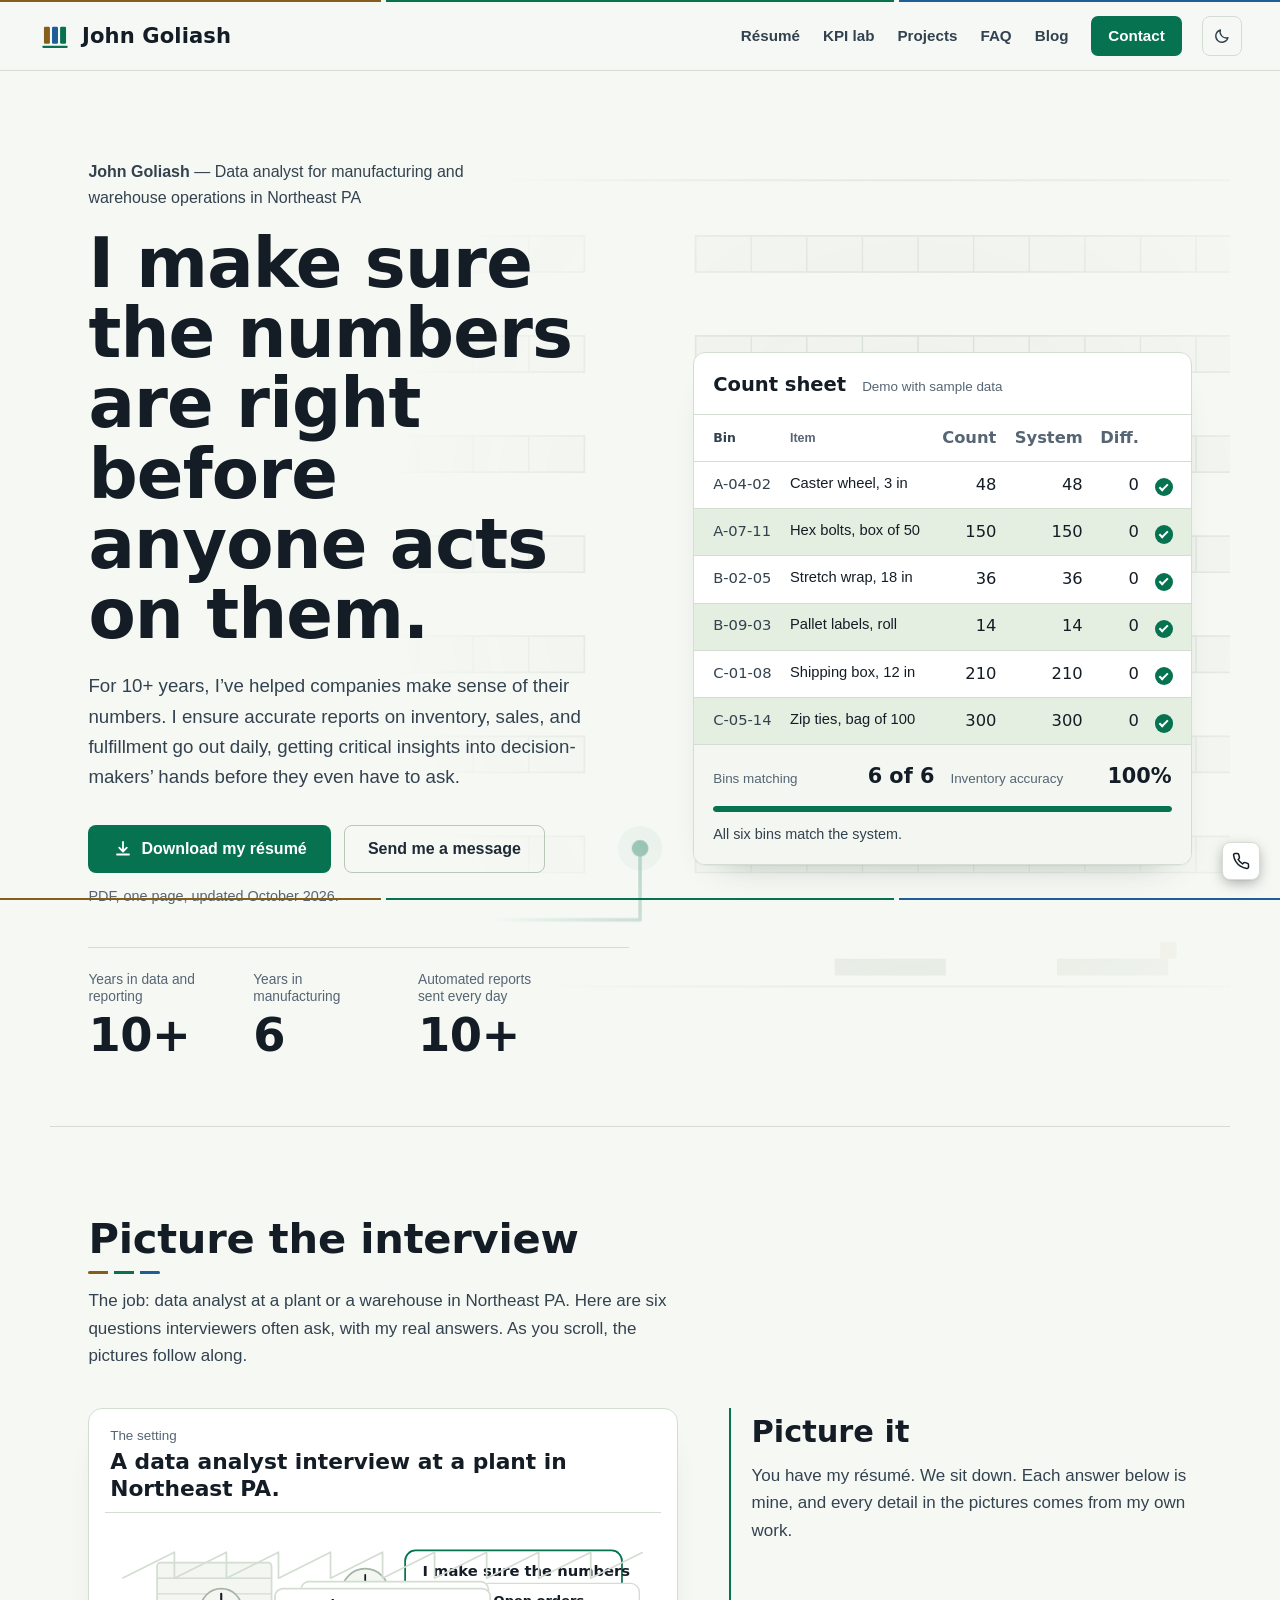
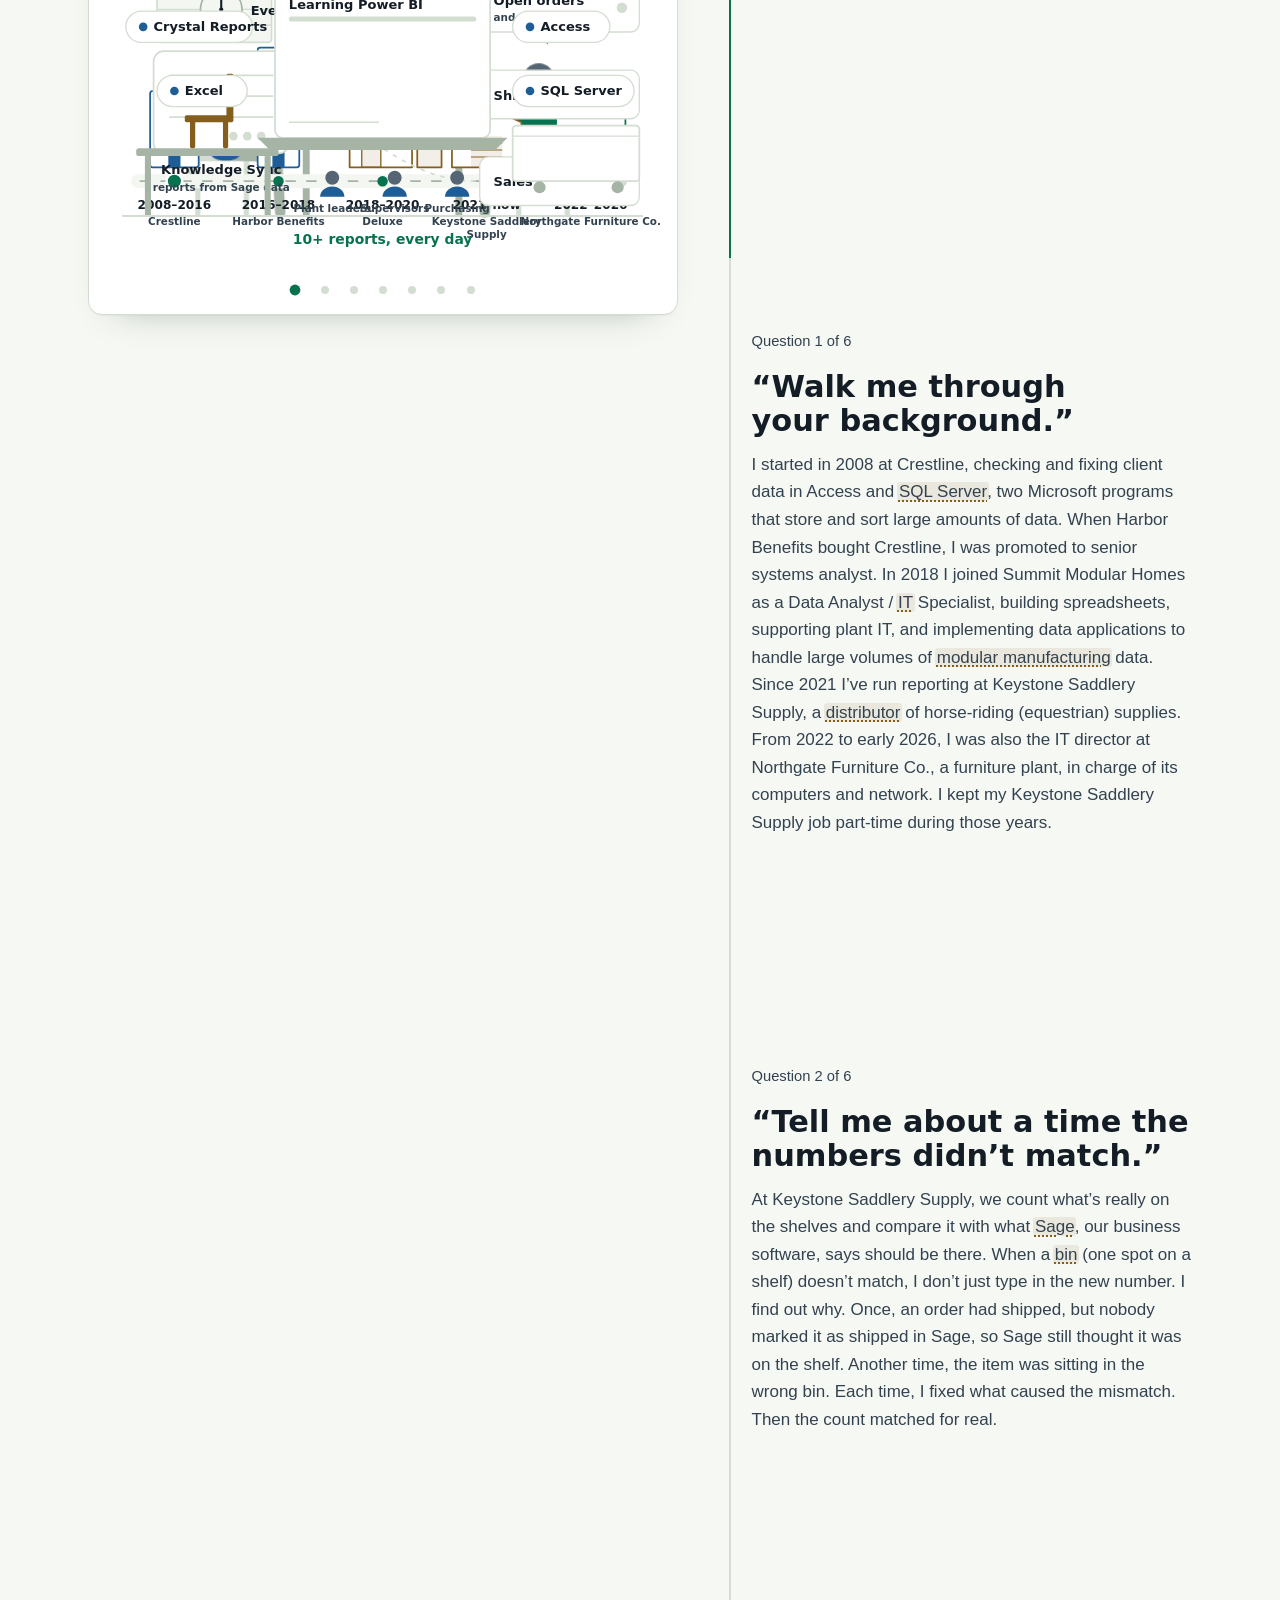
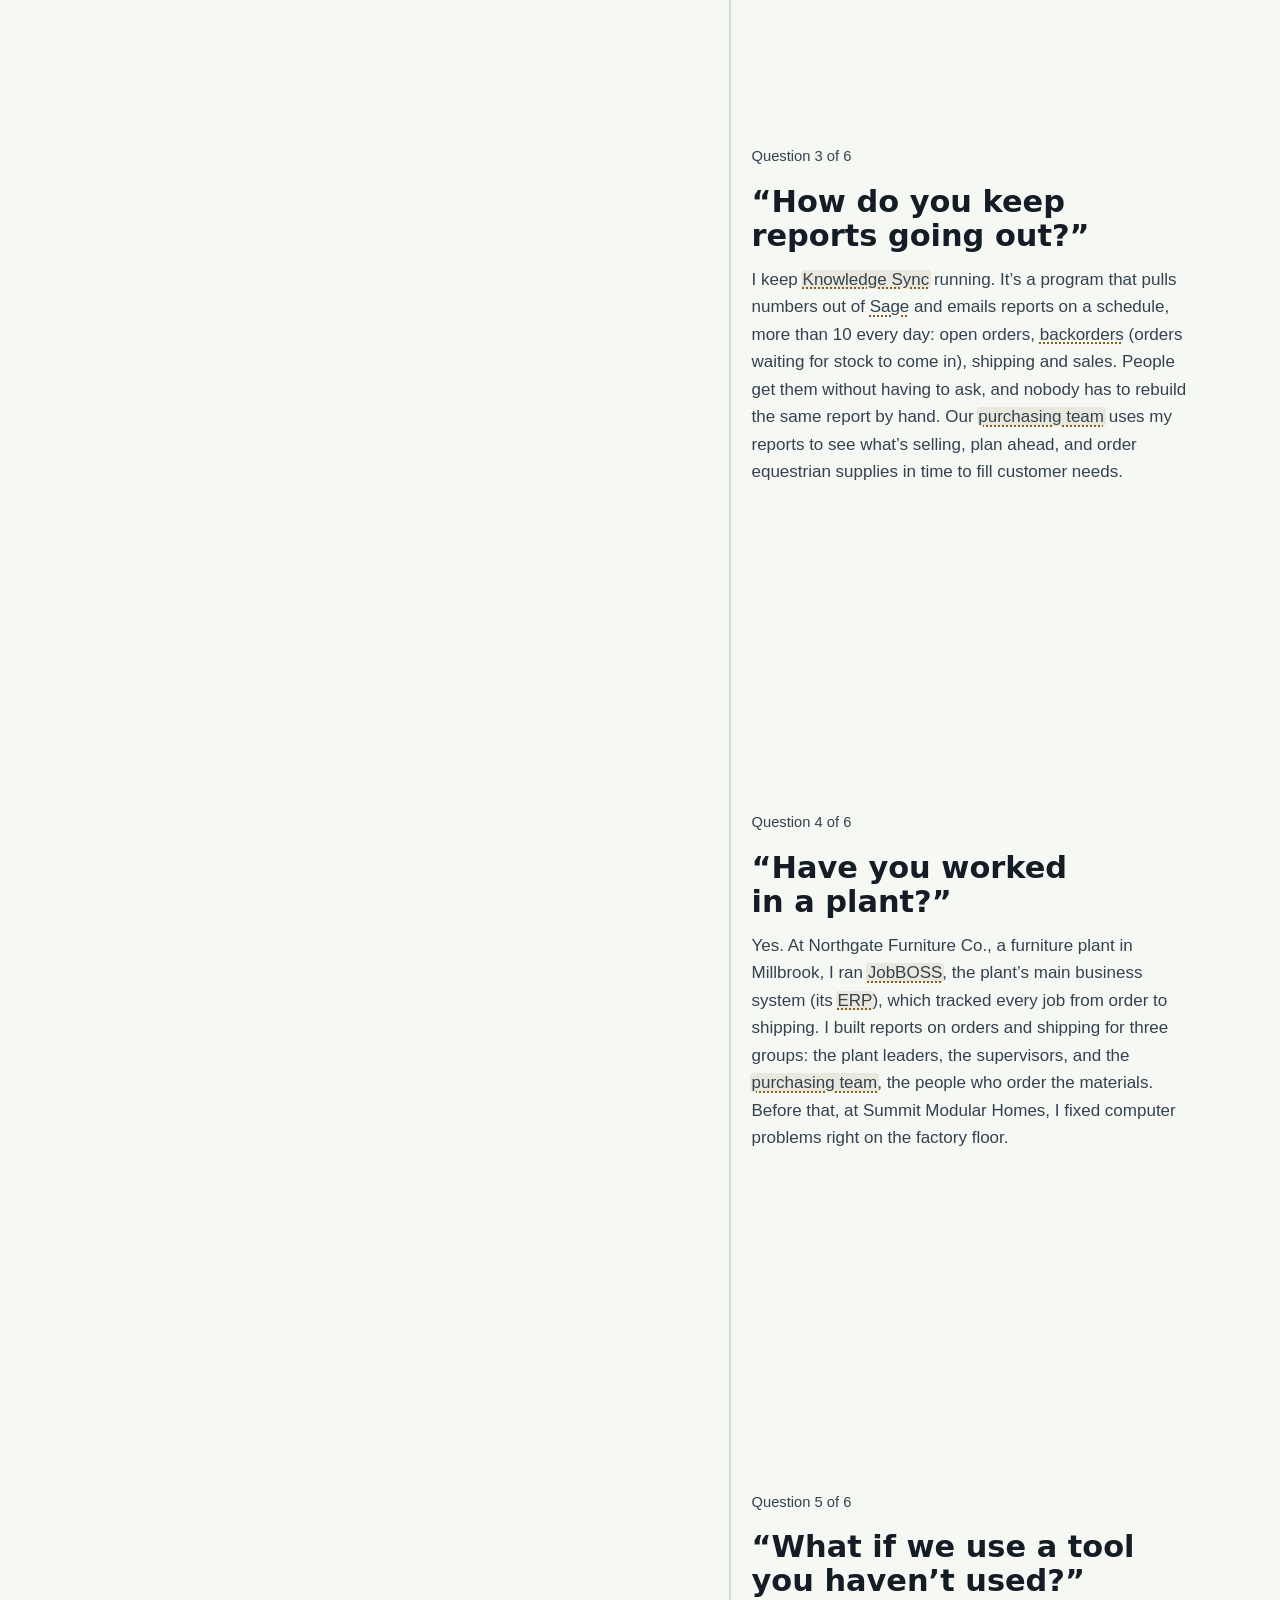
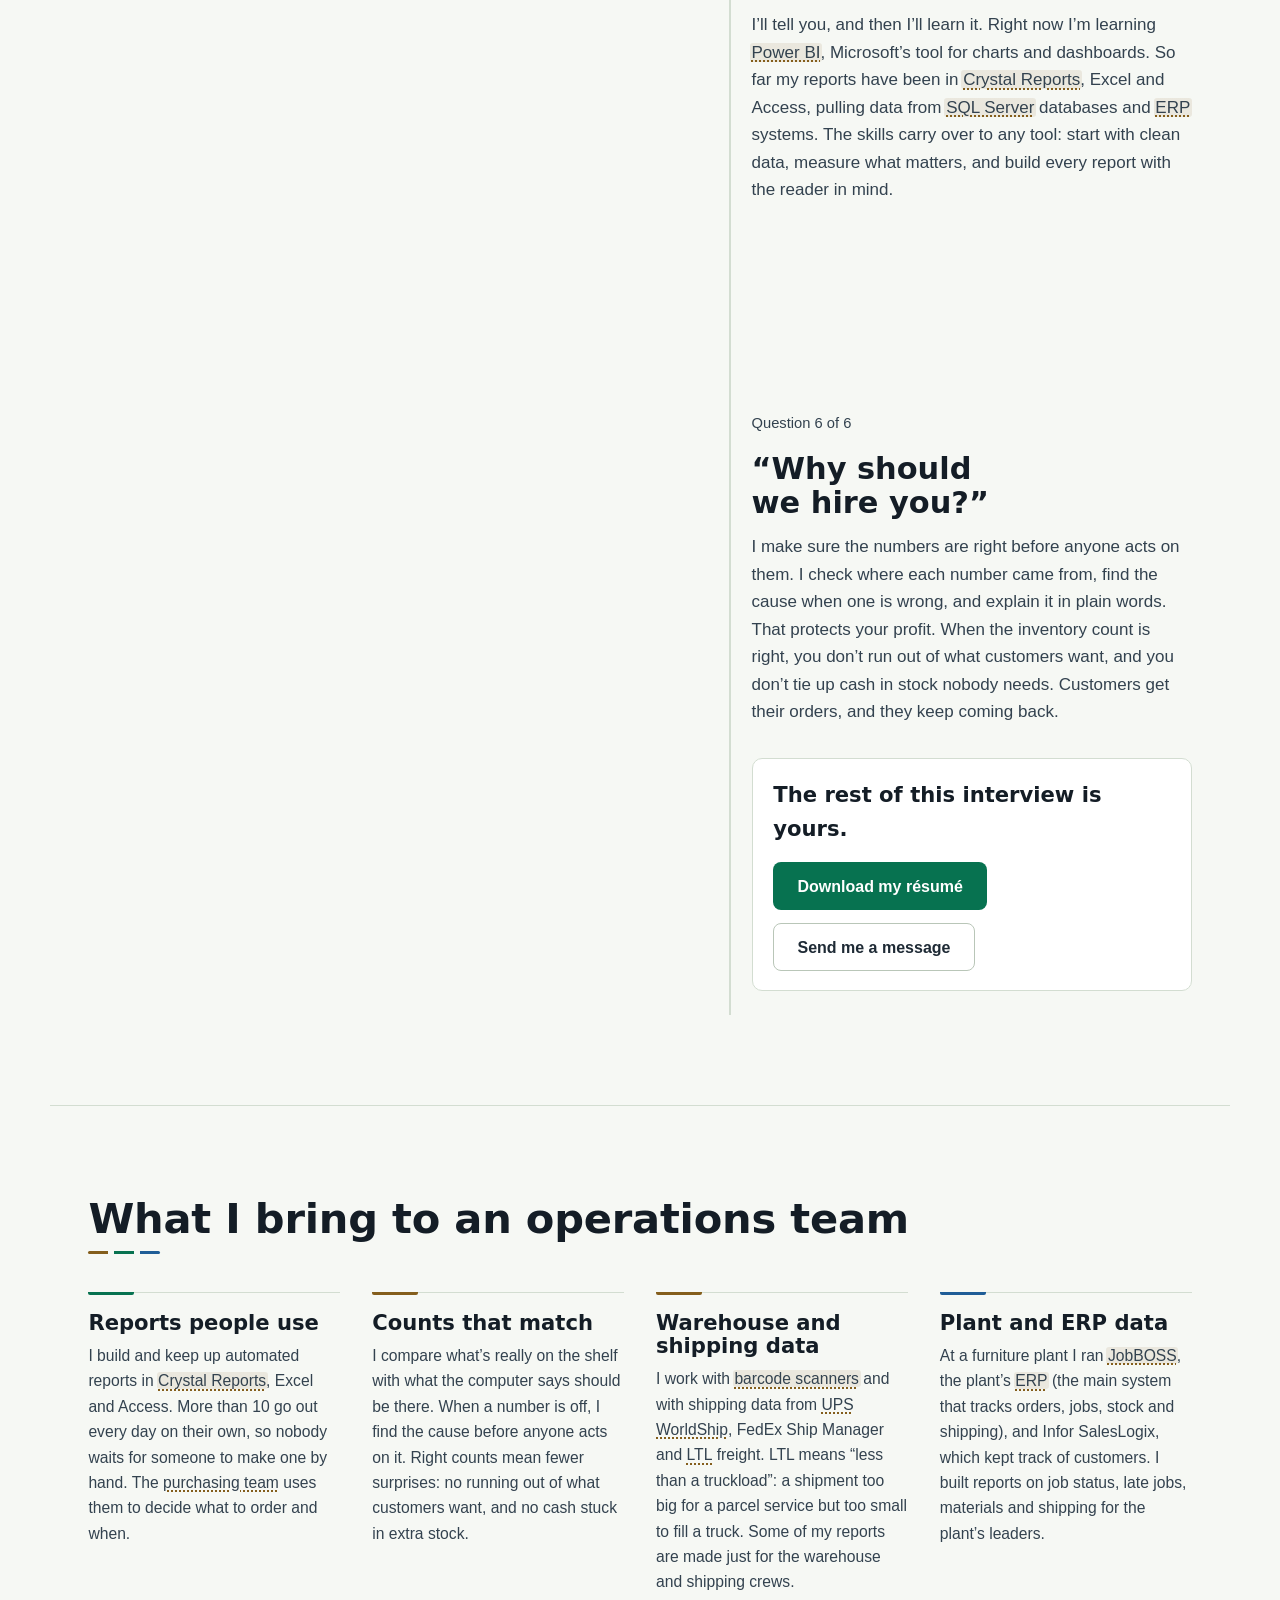
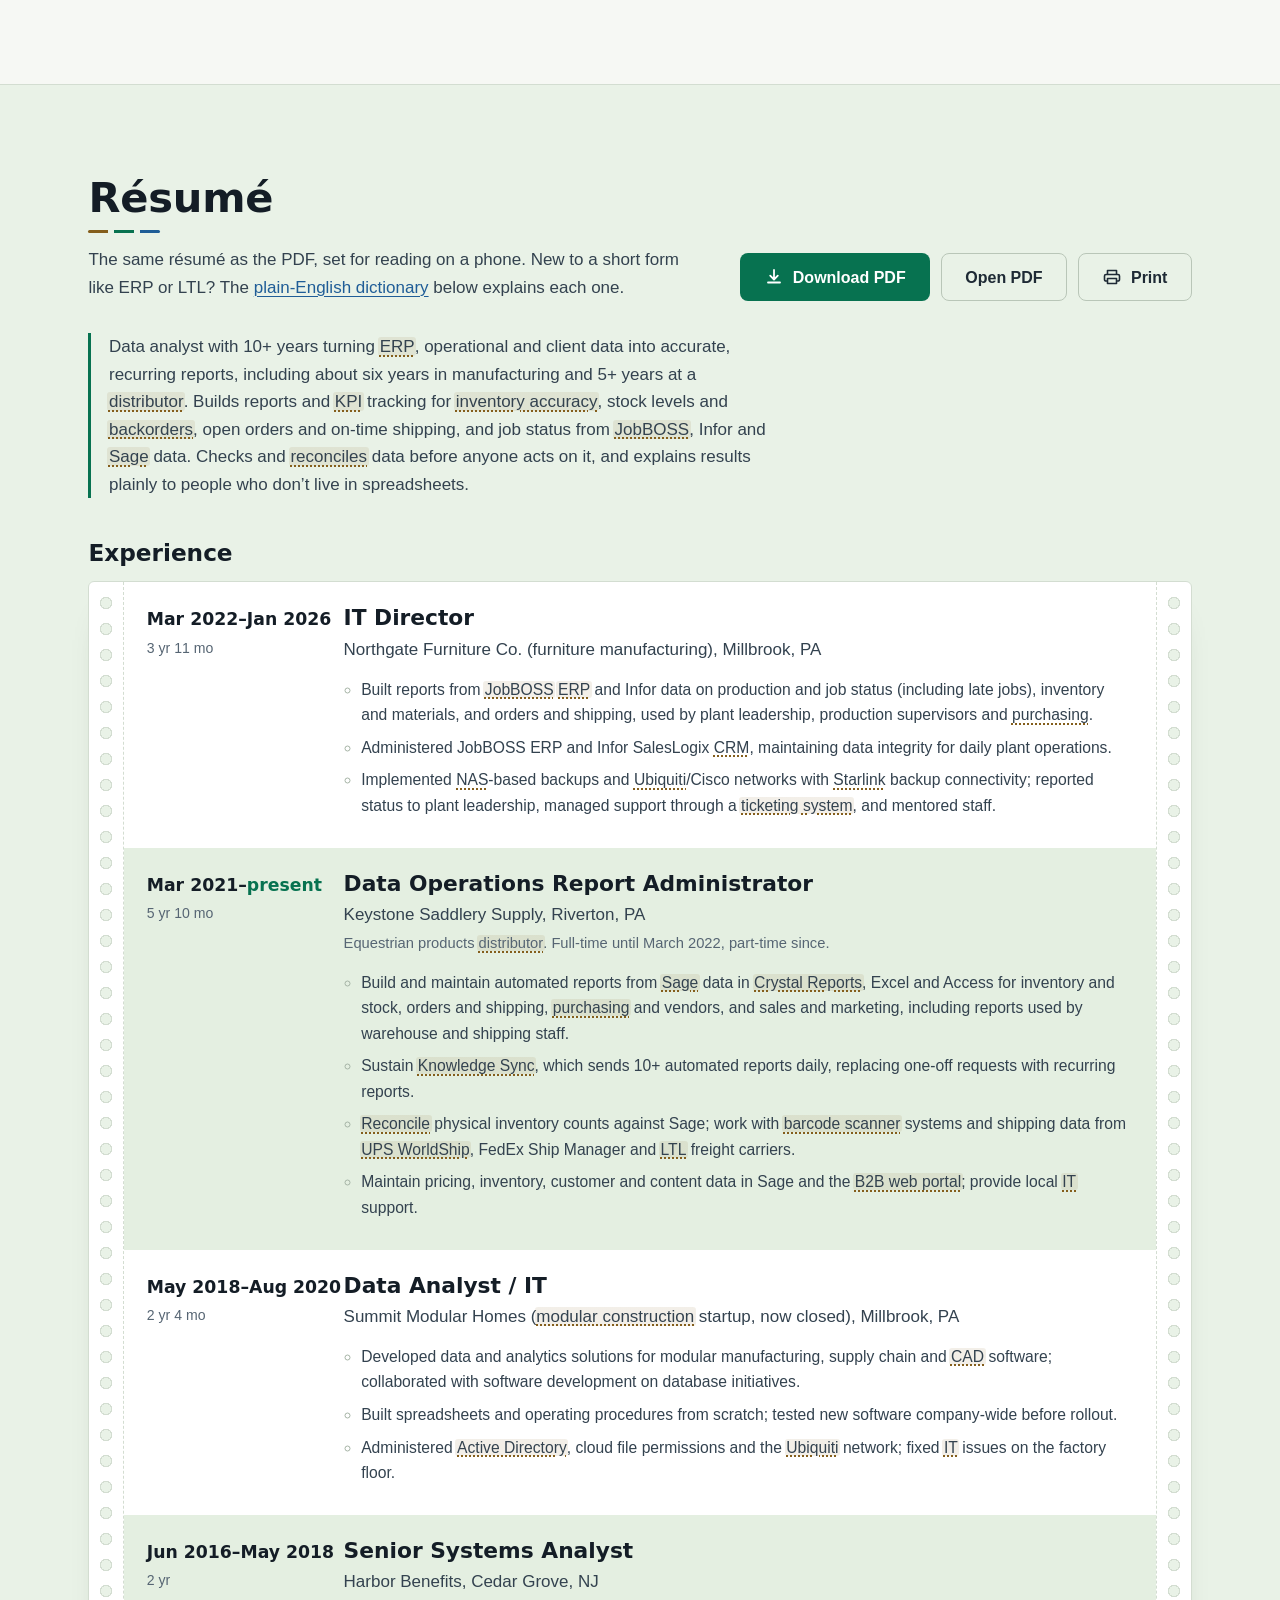
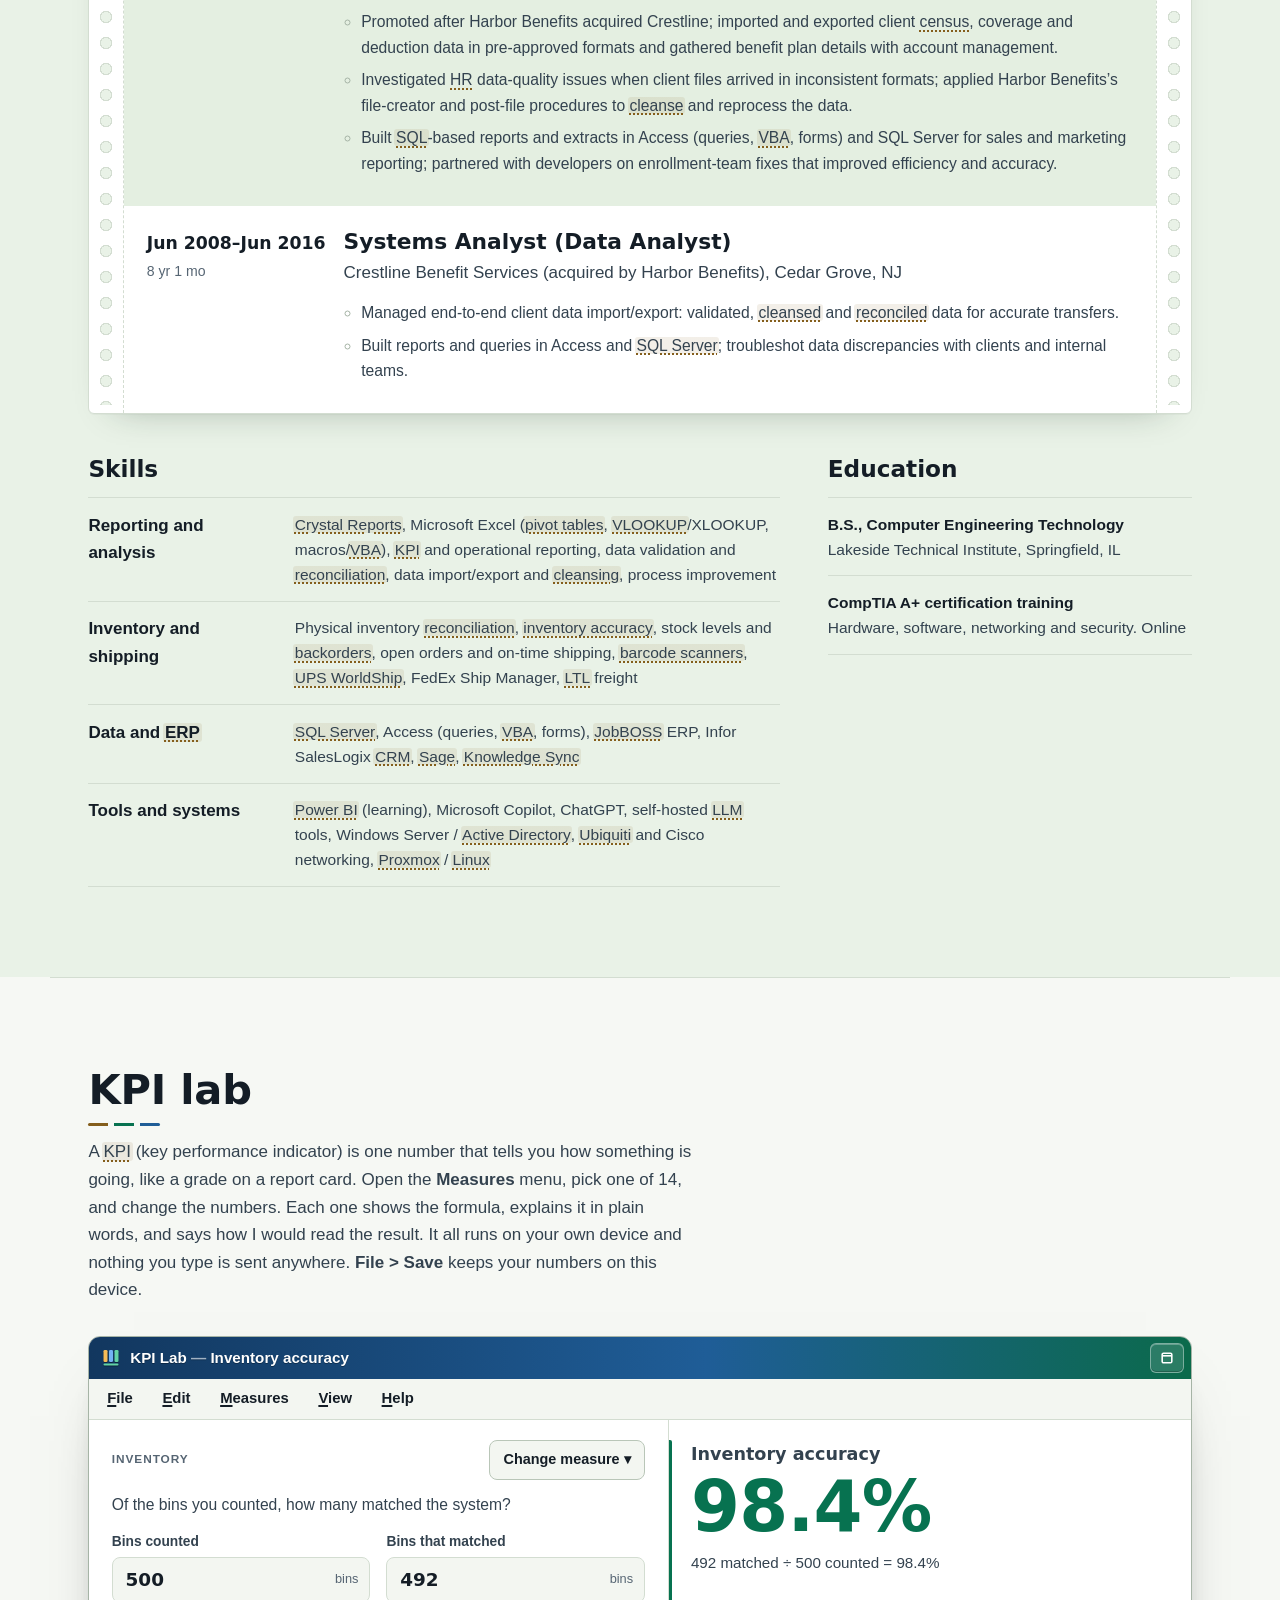
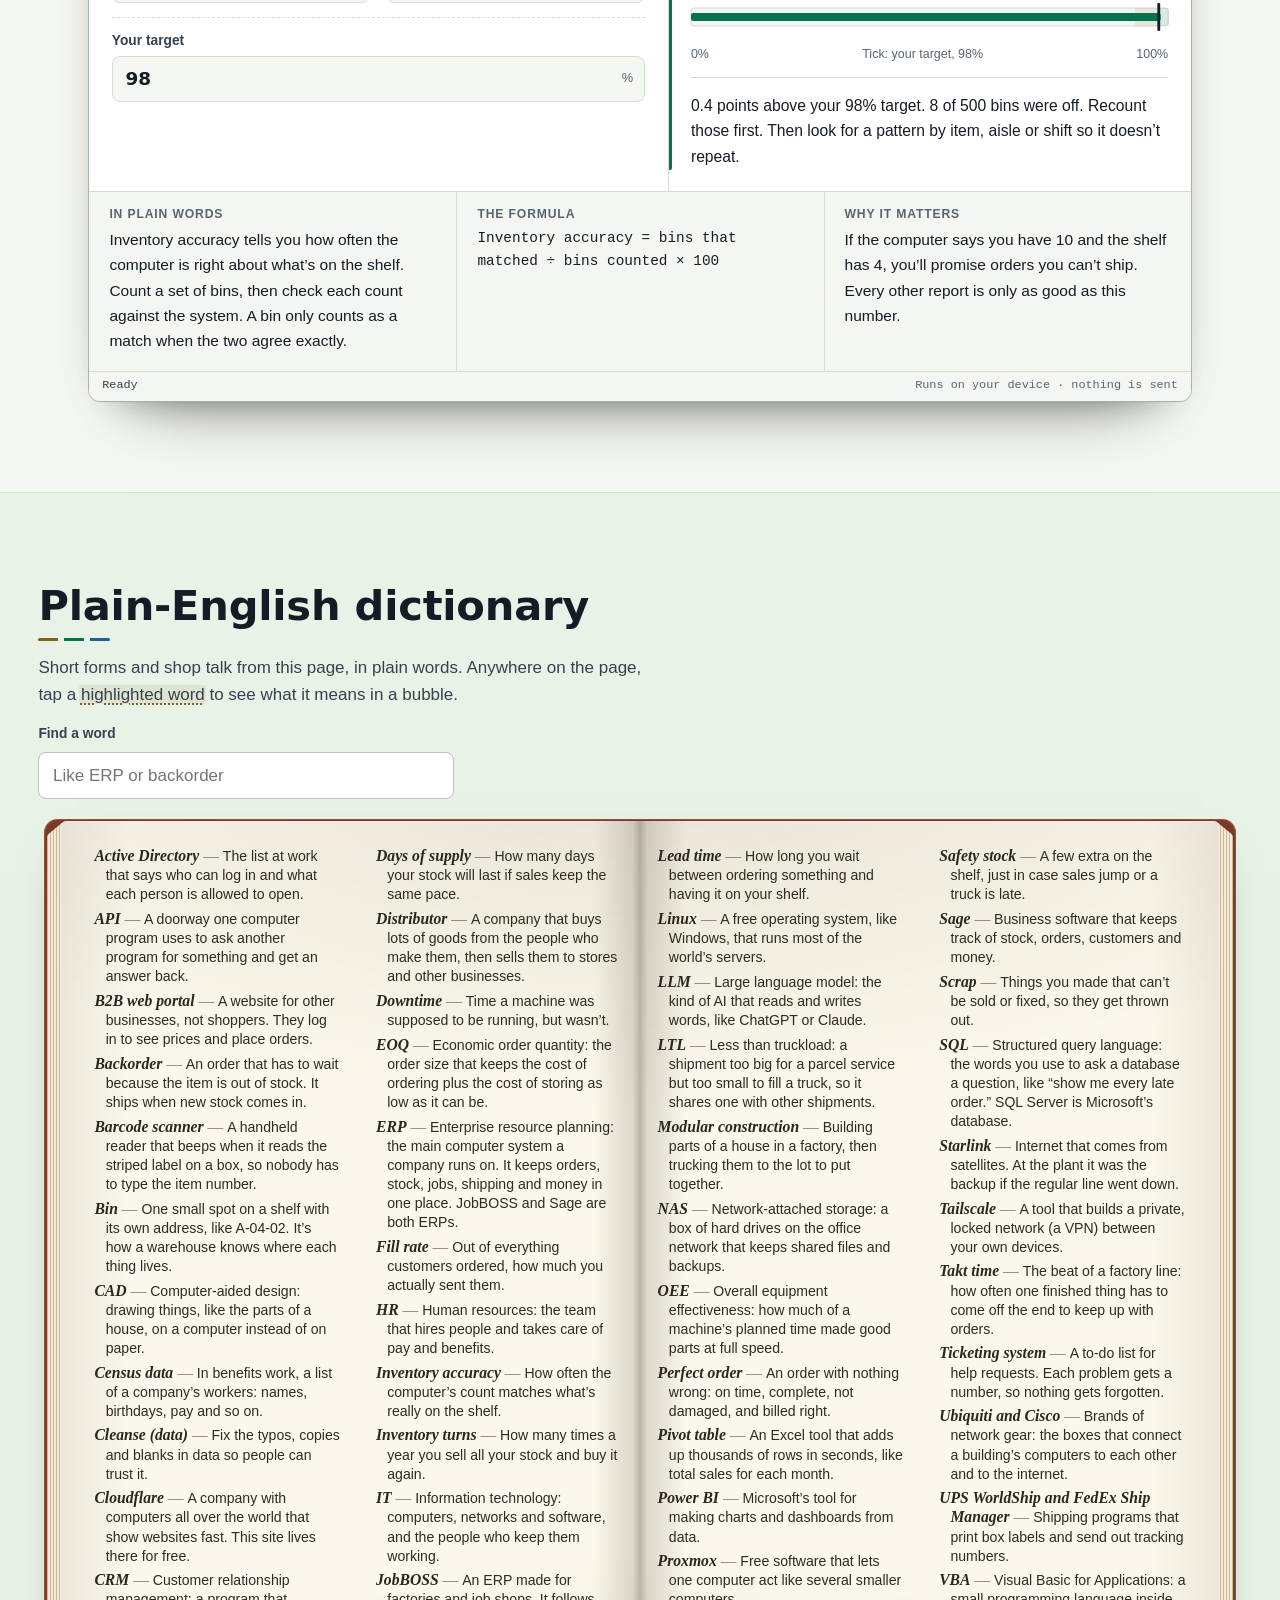
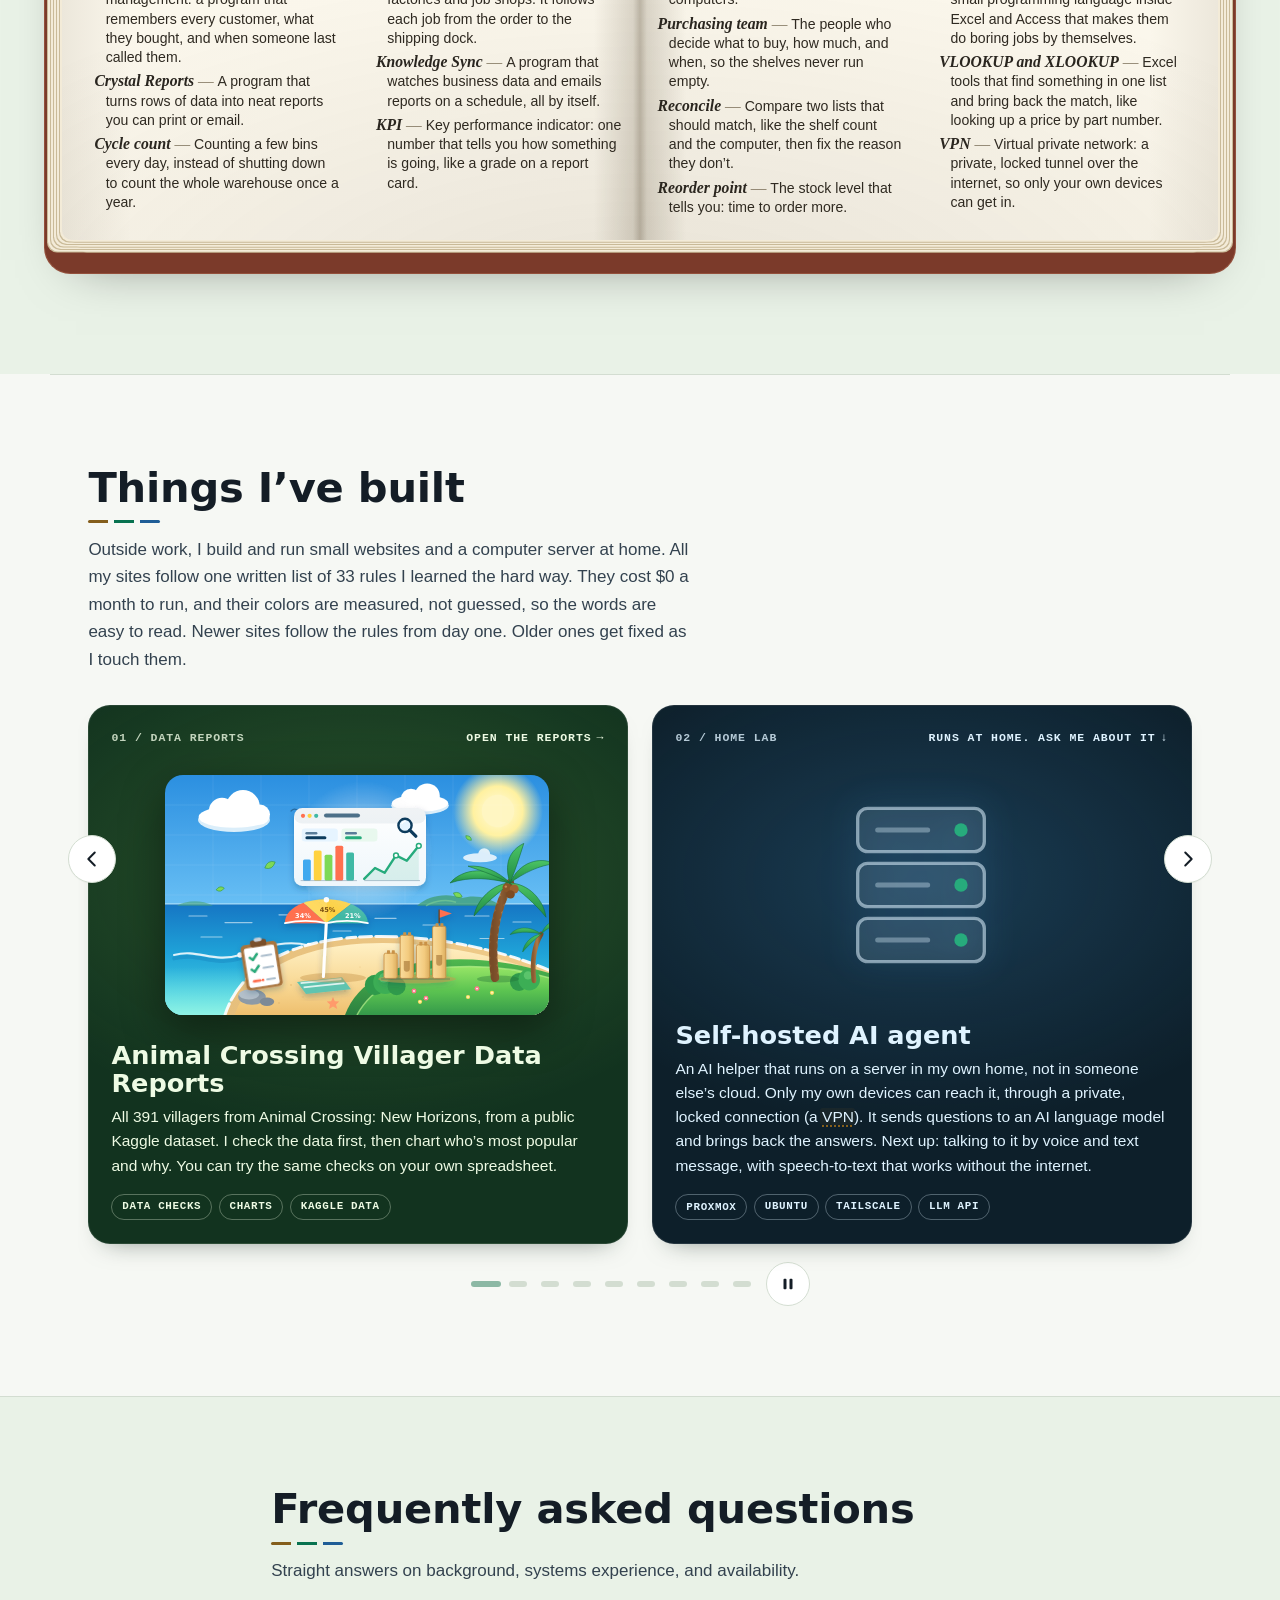
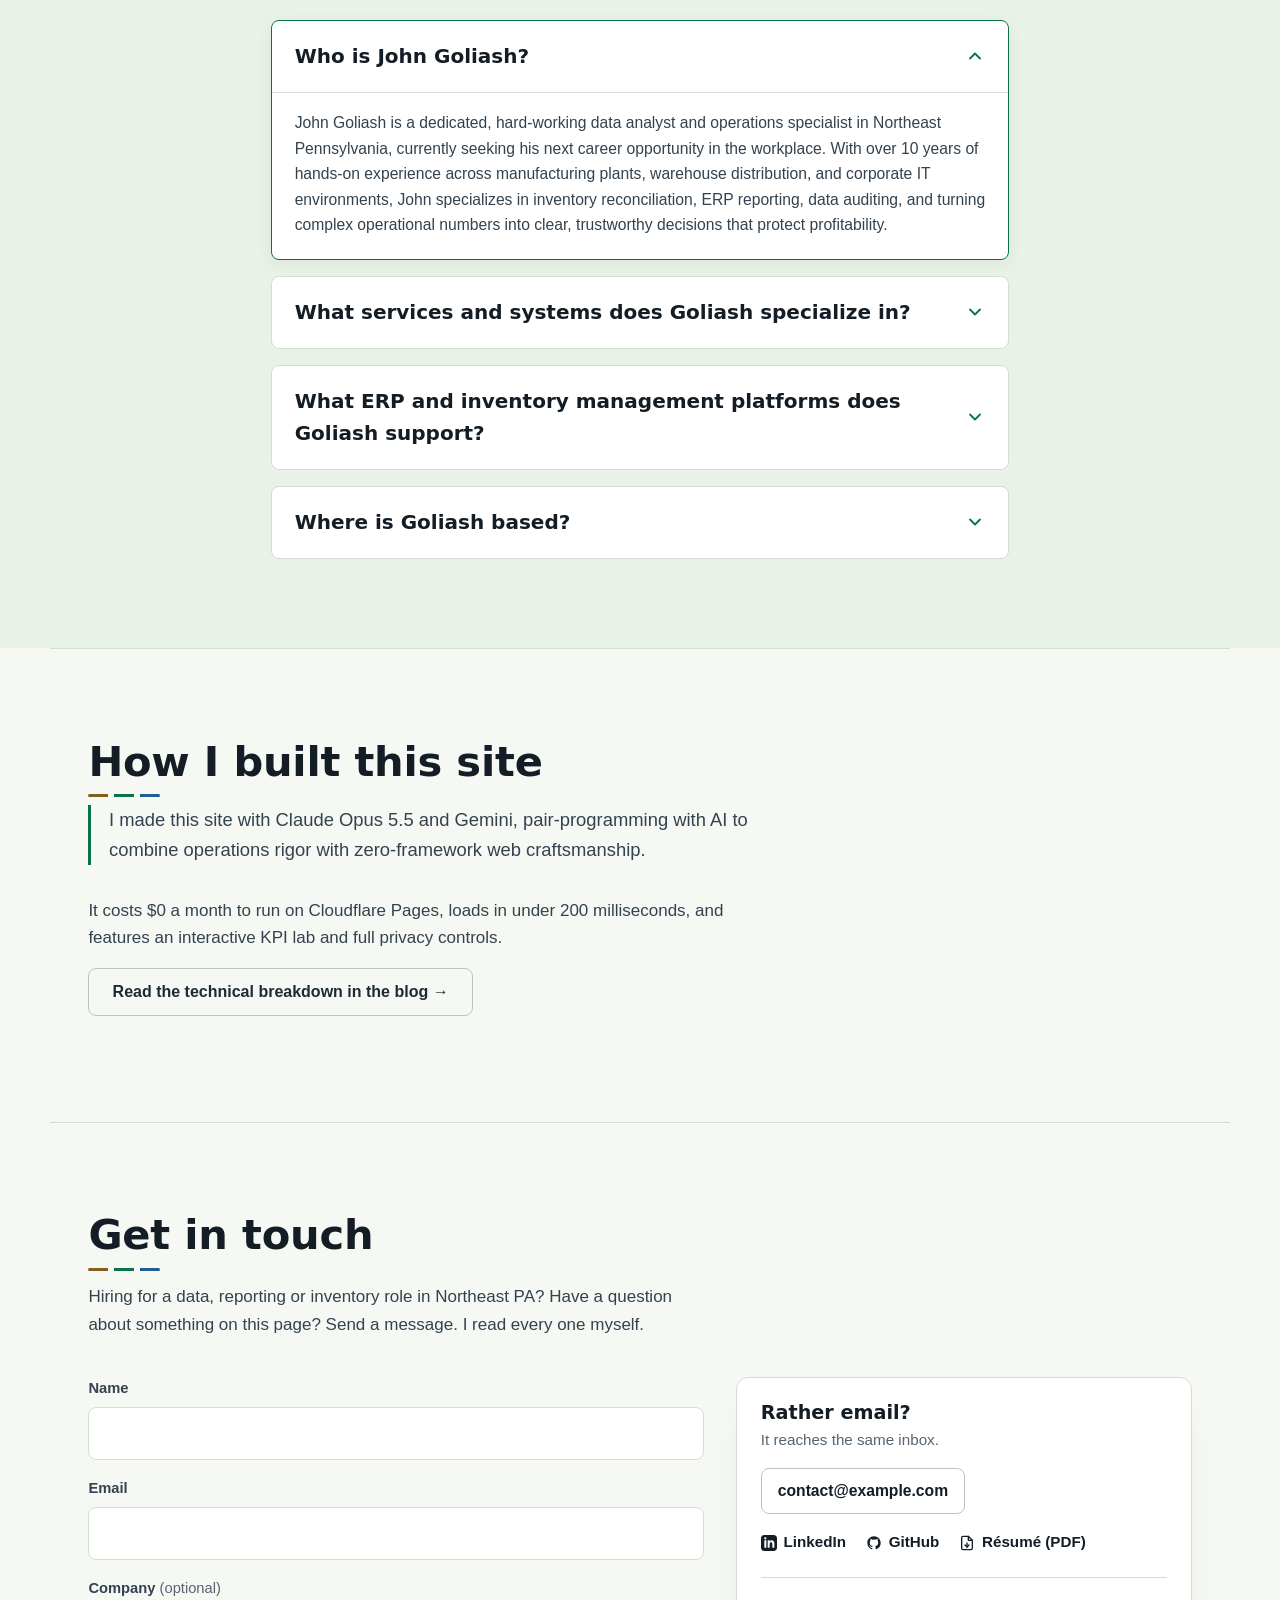
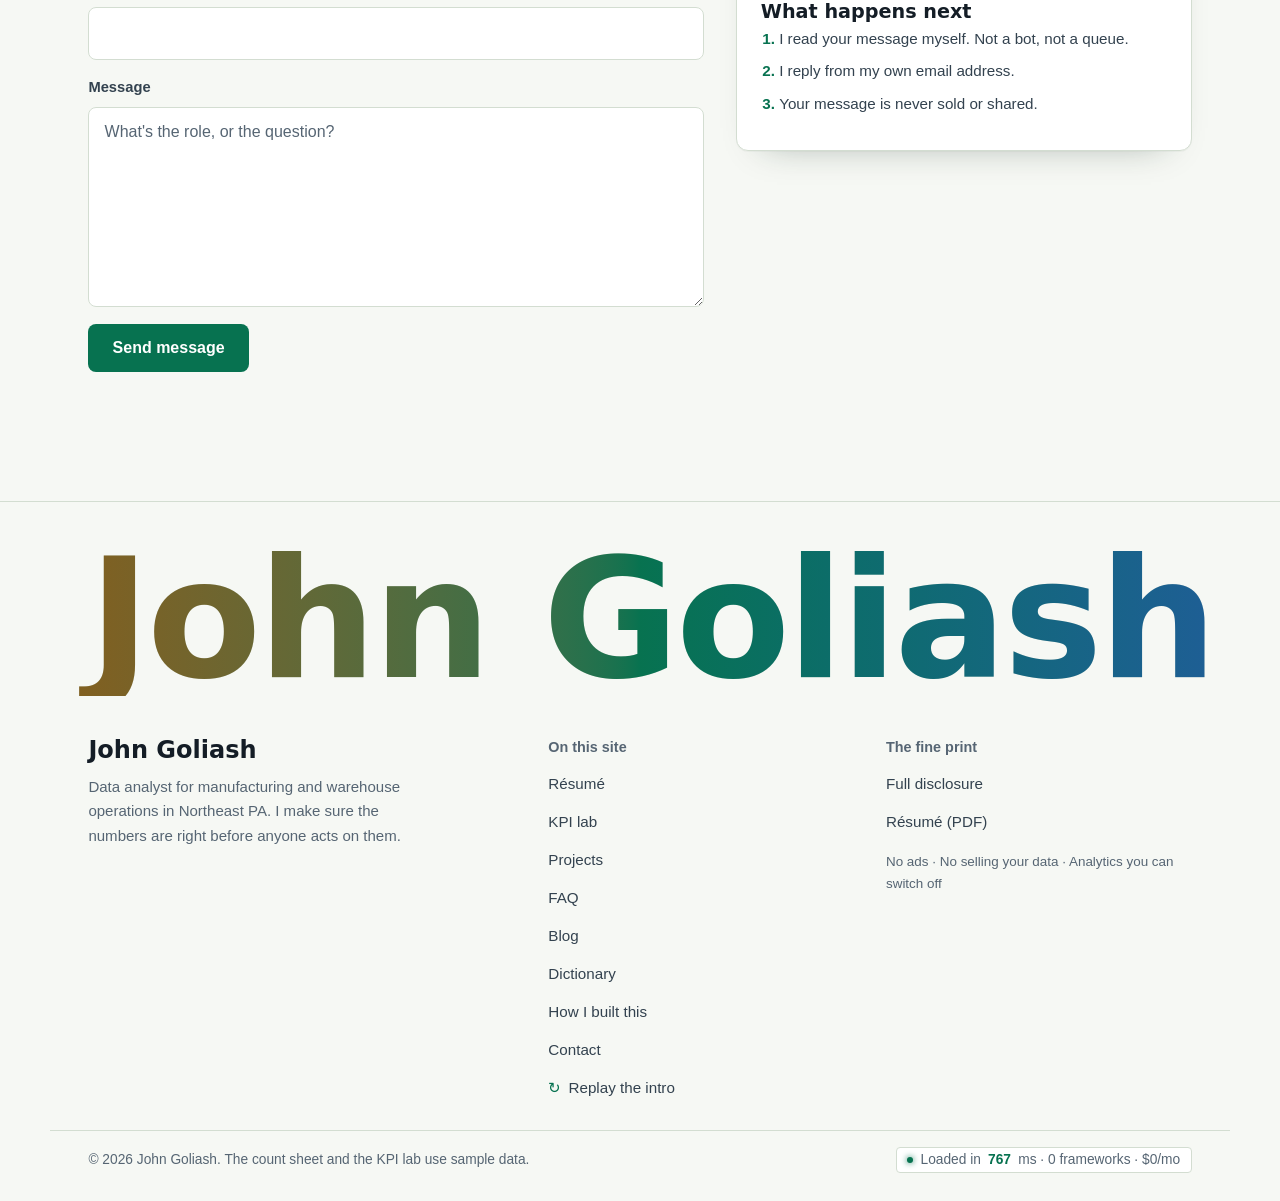
==== commit b83c9ca9: "Update site to v58: Click-to-call FAB, Bobbie rephrasings, KPI lab desktop fix" ====
--- a/index.html
+++ b/index.html
@@ -3,18 +3,24 @@
 <head>
 <meta charset="utf-8">
 <meta name="viewport" content="width=device-width,initial-scale=1,viewport-fit=cover">
-<title>John Goliash — Data analyst for manufacturing and warehouse operations</title>
-<meta name="description" content="John Goliash is a data analyst in Northeast PA. More than 10 years turning ERP, inventory and shipping data into reports people trust, including about six years in manufacturing.">
+<title>Goliash — John Goliash | Data Analyst &amp; Operations Specialist</title>
+<meta name="description" content="Official site of John Goliash (Goliash) — Data analyst and operations specialist in Northeast PA. 10+ years turning ERP, inventory, and supply chain data into trusted decisions.">
+<meta name="keywords" content="Goliash, John Goliash, example.com, john.goliash.com, data analyst, inventory accuracy, ERP specialist, Northeast PA">
 <link rel="canonical" href="https://john.goliash.com/">
+<link rel="author" href="https://john.goliash.com/">
 <meta name="author" content="John Goliash">
 <meta name="robots" content="index, follow, max-image-preview:large, max-snippet:-1, max-video-preview:-1">
+<link rel="dns-prefetch" href="https://www.googletagmanager.com">
+<link rel="dns-prefetch" href="https://www.google-analytics.com">
+<link rel="preconnect" href="https://www.googletagmanager.com" crossorigin>
 <link rel="alternate" type="text/markdown" href="https://john.goliash.com/llms.txt" title="Site guide for AI assistants">
+<link rel="alternate" type="application/rss+xml" title="Goliash — Field Notes &amp; Writing" href="https://john.goliash.com/feed.xml">
 <meta property="og:type" content="profile">
-<meta property="og:site_name" content="John Goliash">
+<meta property="og:site_name" content="Goliash — John Goliash">
 <meta property="og:locale" content="en_US">
 <meta property="og:url" content="https://john.goliash.com/">
-<meta property="og:title" content="John Goliash — Data analyst, Northeast PA">
-<meta property="og:description" content="I make sure the numbers are right before anyone acts on them. Manufacturing, inventory and shipping data. Résumé, KPI lab and contact.">
+<meta property="og:title" content="Goliash — John Goliash | Official Website">
+<meta property="og:description" content="Official site of John Goliash (Goliash) — Data analyst and operations specialist in Northeast PA. Résumé, KPI lab, projects, and contact.">
 <meta property="og:image" content="https://john.goliash.com/img/og-neon.jpg">
 <meta property="og:image:secure_url" content="https://john.goliash.com/img/og-neon.jpg">
 <meta property="og:image:type" content="image/jpeg">
@@ -22,8 +28,8 @@
 <meta property="og:image:height" content="1260">
 <meta property="og:image:alt" content="John Goliash, data analyst in Northeast PA: a scanner beam checks a row of glowing bars, with Inventory accuracy, Fill rate, On-time shipping and Perfect orders ticked off.">
 <meta name="twitter:card" content="summary_large_image">
-<meta name="twitter:title" content="John Goliash — Data analyst, Northeast PA">
-<meta name="twitter:description" content="I make sure the numbers are right before anyone acts on them. Manufacturing, inventory and shipping data. Résumé, KPI lab and contact.">
+<meta name="twitter:title" content="Goliash — John Goliash | Official Website">
+<meta name="twitter:description" content="Official site of John Goliash (Goliash) — Data analyst and operations specialist in Northeast PA. Résumé, KPI lab, projects, and contact.">
 <meta name="twitter:image" content="https://john.goliash.com/img/og-neon.jpg">
 <meta name="twitter:image:alt" content="John Goliash, data analyst in Northeast PA: glowing bars being checked by a scanner beam.">
 <link rel="icon" href="img/favicon.ico?i=1" sizes="32x32">
@@ -78,8 +84,10 @@
 j.async=true;j.src='https://www.googletagmanager.com/gtm.js?id='+GTM;f.parentNode.insertBefore(j,f);
 })(window,document);
 </script>
+<link rel="preload" href="css/style.css?v=1" as="style">
 <link rel="stylesheet" href="css/style.css?v=1">
-<link rel="stylesheet" href="css/kpi-lab.css?v=1">
+<link rel="stylesheet" href="css/kpi-lab.css?v=1" media="print" onload="this.media='all'">
+<noscript><link rel="stylesheet" href="css/kpi-lab.css?v=1"></noscript>
 <script type="application/ld+json">
 {
  "@context": "https://schema.org",
@@ -88,8 +96,14 @@
    "@type": "WebSite",
    "@id": "https://john.goliash.com/#site",
    "url": "https://john.goliash.com/",
-   "name": "John Goliash",
-   "description": "John Goliash is a data analyst in Northeast PA. More than 10 years turning ERP, inventory and shipping data into reports people trust, including about six years in manufacturing.",
+   "name": "Goliash",
+   "alternateName": [
+    "John Goliash",
+    "example.com",
+    "John Goliash Official Site",
+    "Goliash Portfolio"
+   ],
+   "description": "Official website of John Goliash (Goliash) — Data analyst and operations specialist in Northeast PA.",
    "inLanguage": "en-US",
    "publisher": {
     "@id": "https://john.goliash.com/#john"
@@ -99,24 +113,39 @@
    "@type": "ProfilePage",
    "@id": "https://john.goliash.com/#page",
    "url": "https://john.goliash.com/",
-   "name": "John Goliash — Data analyst for manufacturing and warehouse operations",
+   "name": "Goliash — John Goliash | Data Analyst & Operations Specialist",
    "isPartOf": {
     "@id": "https://john.goliash.com/#site"
    },
    "mainEntity": {
     "@id": "https://john.goliash.com/#john"
    },
-   "dateModified": "2026-10-15",
+   "dateModified": "2026-10-16",
    "inLanguage": "en-US"
   },
   {
    "@type": "Person",
    "@id": "https://john.goliash.com/#john",
    "name": "John Goliash",
-   "jobTitle": "Data analyst",
-   "description": "John Goliash is a data analyst in Northeast PA. More than 10 years turning ERP, inventory and shipping data into reports people trust, including about six years in manufacturing.",
+   "givenName": "John",
+   "familyName": "Goliash",
+   "additionalName": "Goliash",
+   "alternateName": [
+    "Goliash",
+    "John Goliash",
+    "example.com"
+   ],
+   "jobTitle": "Data Analyst & Operations Specialist",
+   "description": "John Goliash (Goliash) is a data analyst in Northeast PA with over 10 years experience turning ERP, inventory and shipping data into reports people trust, including about six years in manufacturing.",
    "url": "https://john.goliash.com/",
-   "image": "https://john.goliash.com/img/og.png",
+   "image": "https://john.goliash.com/img/og-neon.jpg",
+   "sameAs": [
+    "https://www.linkedin.com/in/goliash",
+    "https://github.com/goliash",
+    "https://wint.win/",
+    "https://john.cyou/",
+    "https://example.com/"
+   ],
    "address": {
     "@type": "PostalAddress",
     "addressRegion": "PA",
@@ -131,34 +160,61 @@
     "Inventory reconciliation",
     "Inventory accuracy",
     "KPI reporting",
+    "Supply chain analytics",
     "Crystal Reports",
     "SQL Server",
     "Microsoft Excel",
     "Microsoft Access",
     "JobBOSS ERP",
-    "Sage",
+    "Sage ERP",
     "Knowledge Sync",
     "Power BI",
     "Web development"
-   ],
-   "sameAs": [
-    "https://www.linkedin.com/in/goliash",
-    "https://github.com/goliash",
-    "https://wint.win/",
-    "https://john.cyou/"
    ]
   },
   {
    "@type": "FAQPage",
-   "@id": "https://john.goliash.com/#interview",
-   "name": "Picture the interview",
+   "@id": "https://john.goliash.com/#faq",
+   "name": "Frequently Asked Questions about John Goliash (Goliash)",
    "mainEntity": [
+    {
+     "@type": "Question",
+     "name": "Who is John Goliash?",
+     "acceptedAnswer": {
+      "@type": "Answer",
+      "text": "John Goliash is a dedicated, hard-working data analyst and operations specialist in Northeast Pennsylvania, currently seeking his next career opportunity in the workplace. With over 10 years of experience across manufacturing plants, warehouse distribution, and corporate IT environments, John specializes in inventory reconciliation, ERP reporting, data auditing, and turning complex operational numbers into clear, trustworthy decisions that protect profitability."
+     }
+    },
+    {
+     "@type": "Question",
+     "name": "What services and systems does Goliash specialize in?",
+     "acceptedAnswer": {
+      "@type": "Answer",
+      "text": "John Goliash specializes in end-to-end data analysis and operations support: inventory reconciliation and discrepancy auditing, scheduled KPI reporting (inventory accuracy, fill rate, on-time shipping, OEE), database queries in SQL Server, Microsoft Access, Excel, and Crystal Reports, ERP administration, and custom reporting automation."
+     }
+    },
+    {
+     "@type": "Question",
+     "name": "What ERP and inventory management platforms does Goliash support?",
+     "acceptedAnswer": {
+      "@type": "Answer",
+      "text": "John Goliash supports all primary ERP and WMS platforms. In addition to deep hands-on experience with Sage 100, JobBOSS, Infor SalesLogix, and KnowledgeSync, John is a quick learner who can be rapidly trained on any company's proprietary platform or process."
+     }
+    },
+    {
+     "@type": "Question",
+     "name": "Where is Goliash based?",
+     "acceptedAnswer": {
+      "@type": "Answer",
+      "text": "John Goliash is based in Northeast Pennsylvania (NEPA), centrally located to serve the Millbrook, Bloomsburg, Wilkes-Barre, and Riverton areas for on-site or hybrid roles, and is fully equipped and available for remote opportunities."
+     }
+    },
     {
      "@type": "Question",
      "name": "Walk me through your background.",
      "acceptedAnswer": {
       "@type": "Answer",
-      "text": "I started in 2008 at Crestline, checking and fixing client data in Access and SQL Server, two Microsoft programs that store and sort large amounts of data. When Harbor Benefits bought Crestline, I was promoted to senior systems analyst. In 2018 I moved into manufacturing at Summit Modular Homes. Since 2021 I’ve run reporting at Keystone Saddlery Supply, a distributor of horse-riding (equestrian) supplies. From 2022 to early 2026, I was also the IT director at Northgate Furniture Co., a furniture plant, in charge of its computers and network. I kept my Keystone Saddlery Supply job part-time during those years."
+      "text": "I started in 2008 at Crestline, checking and fixing client data in Access and SQL Server, two Microsoft programs that store and sort large amounts of data. When Harbor Benefits bought Crestline, I was promoted to senior systems analyst. In 2018 I joined Summit Modular Homes as a Data Analyst / IT Specialist, building spreadsheets, supporting plant IT, and implementing data applications to handle large volumes of modular manufacturing data. Since 2021 I’ve run reporting at Keystone Saddlery Supply, a distributor of horse-riding (equestrian) supplies. From 2022 to early 2026, I was also the IT director at Northgate Furniture Co., a furniture plant, in charge of its computers and network. I kept my Keystone Saddlery Supply job part-time during those years."
      }
     },
     {
@@ -174,7 +230,7 @@
      "name": "How do you keep reports going out?",
      "acceptedAnswer": {
       "@type": "Answer",
-      "text": "I keep Knowledge Sync running. It’s a program that pulls numbers out of Sage and emails reports on a schedule, more than 10 every day: open orders, backorders (orders waiting for stock to come in), shipping and sales. People get them without having to ask, and nobody has to rebuild the same report by hand. Our purchasing team uses my reports to see what’s selling, plan ahead, and order equestrian supplies in time for the distributors we sell to."
+      "text": "I keep Knowledge Sync running. It’s a program that pulls numbers out of Sage and emails reports on a schedule, more than 10 every day: open orders, backorders (orders waiting for stock to come in), shipping and sales. People get them without having to ask, and nobody has to rebuild the same report by hand. Our purchasing team uses my reports to see what’s selling, plan ahead, and order equestrian supplies in time to fill customer needs."
      }
     },
     {
@@ -349,7 +405,7 @@
 
 <!-- ============ INTRO : count meets system, the two disagreeing pairs are
      traced and fixed, everything turns green, the name lands ============ -->
-<div id="intro" class="intro" role="presentation">
+<div id="intro" class="intro">
   <div class="intro-lines" aria-hidden="true"></div>
 
   <div class="intro-stage">
@@ -406,7 +462,7 @@
       <span class="wm">John Goliash</span>
     </a>
 
-    <button id="menu" class="menu-btn" type="button" aria-expanded="false" aria-controls="nav">
+    <button id="menu" class="menu-btn" type="button" aria-label="Menu" aria-expanded="false" aria-controls="nav">
       <span class="menu-ico" aria-hidden="true"><i></i><i></i><i></i></span>
       <span class="menu-label">Menu</span>
     </button>
@@ -415,7 +471,8 @@
       <a href="#resume">Résumé</a>
       <a href="#lab">KPI lab</a>
       <a href="#projects">Projects</a>
-      <a href="#build">How I built this</a>
+      <a href="#faq">FAQ</a>
+      <a href="blog/">Blog</a>
       <a href="#contact" class="nav-cta">Contact</a>
       <span class="nav-ink" aria-hidden="true"></span>
     </nav>
@@ -449,13 +506,12 @@
         </g>
       </svg>
       <div class="hero-copy">
-        <p class="hero-role">Data analyst for manufacturing and warehouse operations in Northeast&nbsp;PA</p>
+        <p class="hero-role"><strong>John Goliash</strong> &mdash; Data analyst for manufacturing and warehouse operations in Northeast&nbsp;PA</p>
         <h1 class="display">I make sure the numbers are right before anyone acts on them.</h1>
         <p class="lede">
-          For more than 10 years, I&rsquo;ve turned a company&rsquo;s everyday numbers into reports
-          people trust: what&rsquo;s on the shelves, what customers ordered, and what shipped. About
-          six of those years were in manufacturing. Today, at a distributor, my reports go out every
-          day without anyone having to ask.
+          For 10+ years, I&rsquo;ve helped companies make sense of their numbers. I ensure accurate
+          reports on inventory, sales, and fulfillment go out daily, getting critical insights into
+          decision-makers&rsquo; hands before they even have to ask.
         </p>
         <div class="cta">
           <a class="btn btn-solid" href="files/download/Example_Resume.pdf" download>
@@ -495,12 +551,12 @@
               </tr>
             </thead>
             <tbody id="sheet-rows">
-              <tr><td class="bin">A-04-02</td><td class="item"><span class="it">Caster wheel, 3 in</span><span class="why"></span></td><td class="num c">48</td><td class="num s">48</td><td class="num v">0</td><td class="st"><span class="tick is-ok" aria-label="Matches"></span></td></tr>
-              <tr><td class="bin">A-07-11</td><td class="item"><span class="it">Hex bolts, box of 50</span><span class="why"></span></td><td class="num c">150</td><td class="num s">150</td><td class="num v">0</td><td class="st"><span class="tick is-ok" aria-label="Matches"></span></td></tr>
-              <tr><td class="bin">B-02-05</td><td class="item"><span class="it">Stretch wrap, 18 in</span><span class="why"></span></td><td class="num c">36</td><td class="num s">36</td><td class="num v">0</td><td class="st"><span class="tick is-ok" aria-label="Matches"></span></td></tr>
-              <tr><td class="bin">B-09-03</td><td class="item"><span class="it">Pallet labels, roll</span><span class="why"></span></td><td class="num c">14</td><td class="num s">14</td><td class="num v">0</td><td class="st"><span class="tick is-ok" aria-label="Matches"></span></td></tr>
-              <tr><td class="bin">C-01-08</td><td class="item"><span class="it">Shipping box, 12 in</span><span class="why"></span></td><td class="num c">210</td><td class="num s">210</td><td class="num v">0</td><td class="st"><span class="tick is-ok" aria-label="Matches"></span></td></tr>
-              <tr><td class="bin">C-05-14</td><td class="item"><span class="it">Zip ties, bag of 100</span><span class="why"></span></td><td class="num c">300</td><td class="num s">300</td><td class="num v">0</td><td class="st"><span class="tick is-ok" aria-label="Matches"></span></td></tr>
+              <tr><td class="bin">A-04-02</td><td class="item"><span class="it">Caster wheel, 3 in</span><span class="why"></span></td><td class="num c">48</td><td class="num s">48</td><td class="num v">0</td><td class="st"><span class="tick is-ok" role="img" aria-label="Matches"></span></td></tr>
+              <tr><td class="bin">A-07-11</td><td class="item"><span class="it">Hex bolts, box of 50</span><span class="why"></span></td><td class="num c">150</td><td class="num s">150</td><td class="num v">0</td><td class="st"><span class="tick is-ok" role="img" aria-label="Matches"></span></td></tr>
+              <tr><td class="bin">B-02-05</td><td class="item"><span class="it">Stretch wrap, 18 in</span><span class="why"></span></td><td class="num c">36</td><td class="num s">36</td><td class="num v">0</td><td class="st"><span class="tick is-ok" role="img" aria-label="Matches"></span></td></tr>
+              <tr><td class="bin">B-09-03</td><td class="item"><span class="it">Pallet labels, roll</span><span class="why"></span></td><td class="num c">14</td><td class="num s">14</td><td class="num v">0</td><td class="st"><span class="tick is-ok" role="img" aria-label="Matches"></span></td></tr>
+              <tr><td class="bin">C-01-08</td><td class="item"><span class="it">Shipping box, 12 in</span><span class="why"></span></td><td class="num c">210</td><td class="num s">210</td><td class="num v">0</td><td class="st"><span class="tick is-ok" role="img" aria-label="Matches"></span></td></tr>
+              <tr><td class="bin">C-05-14</td><td class="item"><span class="it">Zip ties, bag of 100</span><span class="why"></span></td><td class="num c">300</td><td class="num s">300</td><td class="num v">0</td><td class="st"><span class="tick is-ok" role="img" aria-label="Matches"></span></td></tr>
             </tbody>
           </table>
           <span class="sheet-scan" aria-hidden="true"></span>
@@ -532,10 +588,10 @@
       </p>
 
       <div class="story-grid">
-        <figure class="stage" id="stage" aria-hidden="true">
-          <p class="stage-q"><span class="stage-who" id="stage-who">The setting</span><span class="stage-text" id="stage-text">A data analyst interview at a plant in Northeast PA.</span></p>
-
-          <svg class="stage-svg" viewBox="0 0 640 400" focusable="false">
+        <figure class="stage" id="stage">
+          <p class="stage-q" aria-hidden="true"><span class="stage-who" id="stage-who">The setting</span><span class="stage-text" id="stage-text">A data analyst interview at a plant in Northeast PA.</span></p>
+
+          <svg class="stage-svg" viewBox="0 0 640 400" focusable="false" aria-hidden="true">
             <!-- ================= ROOM: the interview itself (first and last beat) ================= -->
             <g class="scene sc-room on" data-scene="room">
               <g class="r-window">
@@ -850,14 +906,14 @@
             </g>
           </svg>
 
-          <ol class="stage-dots" id="stage-dots">
-            <li><button type="button" tabindex="-1" data-to="0"></button></li>
-            <li><button type="button" tabindex="-1" data-to="1"></button></li>
-            <li><button type="button" tabindex="-1" data-to="2"></button></li>
-            <li><button type="button" tabindex="-1" data-to="3"></button></li>
-            <li><button type="button" tabindex="-1" data-to="4"></button></li>
-            <li><button type="button" tabindex="-1" data-to="5"></button></li>
-            <li><button type="button" tabindex="-1" data-to="6"></button></li>
+          <ol class="stage-dots" id="stage-dots" aria-label="Story scenes">
+            <li><button type="button" tabindex="-1" data-to="0" aria-label="Scene 0: Picture it"></button></li>
+            <li><button type="button" tabindex="-1" data-to="1" aria-label="Scene 1: Walk me through your background"></button></li>
+            <li><button type="button" tabindex="-1" data-to="2" aria-label="Scene 2: Tell me about a time the numbers didn't match"></button></li>
+            <li><button type="button" tabindex="-1" data-to="3" aria-label="Scene 3: How do you keep reports going out?"></button></li>
+            <li><button type="button" tabindex="-1" data-to="4" aria-label="Scene 4: Have you worked in a plant?"></button></li>
+            <li><button type="button" tabindex="-1" data-to="5" aria-label="Scene 5: What if we use a tool you haven't used?"></button></li>
+            <li><button type="button" tabindex="-1" data-to="6" aria-label="Scene 6: Why should we hire you?"></button></li>
           </ol>
         </figure>
 
@@ -869,7 +925,7 @@
           <li class="beat" data-scene="road" data-who="Question 1 of 6" data-q="&ldquo;Walk me through your background.&rdquo;">
             <p class="beat-n">Question 1 of 6</p>
             <h3>&ldquo;Walk me through your background.&rdquo;</h3>
-            <p>I started in 2008 at Crestline, checking and fixing client data in Access and SQL Server, two Microsoft programs that store and sort large amounts of data. When Harbor Benefits bought Crestline, I was promoted to senior systems analyst. In 2018 I moved into manufacturing at Summit Modular Homes. Since 2021 I&rsquo;ve run reporting at Keystone Saddlery Supply, a distributor of horse-riding (equestrian) supplies. From 2022 to early 2026, I was also the IT director at Northgate Furniture Co., a furniture plant, in charge of its computers and network. I kept my Keystone Saddlery Supply job part-time during those years.</p>
+            <p>I started in 2008 at Crestline, checking and fixing client data in Access and SQL Server, two Microsoft programs that store and sort large amounts of data. When Harbor Benefits bought Crestline, I was promoted to senior systems analyst. In 2018 I joined Summit Modular Homes as a Data Analyst / IT Specialist, building spreadsheets, supporting plant IT, and implementing data applications to handle large volumes of modular manufacturing data. Since 2021 I&rsquo;ve run reporting at Keystone Saddlery Supply, a distributor of horse-riding (equestrian) supplies. From 2022 to early 2026, I was also the IT director at Northgate Furniture Co., a furniture plant, in charge of its computers and network. I kept my Keystone Saddlery Supply job part-time during those years.</p>
           </li>
           <li class="beat" data-scene="aisle" data-who="Question 2 of 6" data-q="&ldquo;Tell me about a time the numbers didn&rsquo;t match.&rdquo;">
             <p class="beat-n">Question 2 of 6</p>
@@ -879,7 +935,7 @@
           <li class="beat" data-scene="sync" data-who="Question 3 of 6" data-q="&ldquo;How do you keep reports going out?&rdquo;">
             <p class="beat-n">Question 3 of 6</p>
             <h3>&ldquo;How do you keep reports going out?&rdquo;</h3>
-            <p>I keep Knowledge Sync running. It&rsquo;s a program that pulls numbers out of Sage and emails reports on a schedule, more than 10 every day: open orders, backorders (orders waiting for stock to come in), shipping and sales. People get them without having to ask, and nobody has to rebuild the same report by hand. Our purchasing team uses my reports to see what&rsquo;s selling, plan ahead, and order equestrian supplies in time for the distributors we sell to.</p>
+            <p>I keep Knowledge Sync running. It&rsquo;s a program that pulls numbers out of Sage and emails reports on a schedule, more than 10 every day: open orders, backorders (orders waiting for stock to come in), shipping and sales. People get them without having to ask, and nobody has to rebuild the same report by hand. Our purchasing team uses my reports to see what&rsquo;s selling, plan ahead, and order equestrian supplies in time to fill customer needs.</p>
           </li>
           <li class="beat" data-scene="plant" data-who="Question 4 of 6" data-q="&ldquo;Have you worked in a plant?&rdquo;">
             <p class="beat-n">Question 4 of 6</p>
@@ -1079,7 +1135,7 @@
 
       <!-- KPI Lab: one app window (TECHNICAL §4.23). js/kpi-lab.js runs it; on phones it
            takes over the screen as you scroll to it. -->
-      <div class="kapp" id="kapp" aria-label="KPI lab">
+      <div class="kapp" id="kapp" role="region" aria-label="KPI lab">
         <div class="kapp-chrome">
         <div class="kapp-bar">
           <span class="kapp-ico"><svg viewBox="0 0 40 40" width="20" height="20" aria-hidden="true"><rect x="5" y="4" width="8" height="24" rx="2.5" fill="#f7bc57"/><rect x="16" y="4" width="8" height="24" rx="2.5" fill="#73b3f4"/><rect x="27" y="4" width="8" height="24" rx="2.5" fill="#62d4a5"/><rect x="5" y="31" width="30" height="4" rx="2" fill="#62d4a5"/></svg></span>
@@ -1088,7 +1144,7 @@
           <button type="button" class="kapp-win kapp-x" id="kapp-x" aria-label="Close the KPI lab and go back to the page" title="Close"><svg viewBox="0 0 16 16" width="14" height="14" aria-hidden="true"><path d="M3.5 3.5l9 9M12.5 3.5l-9 9" stroke="currentColor" stroke-width="2" stroke-linecap="round"/></svg></button>
         </div>
         <div class="kapp-menus" id="kapp-menus" role="menubar" aria-label="KPI lab menu">
-            <div class="km">
+            <div class="km" role="none">
               <button type="button" class="km-top" id="km-file" role="menuitem" aria-haspopup="menu" aria-expanded="false"><u>F</u>ile</button>
               <div class="km-pop" id="km-file-pop" role="menu" aria-labelledby="km-file" hidden>
                 <button type="button" class="km-i" role="menuitem" data-cmd="save" tabindex="-1"><span class="km-tick" aria-hidden="true"></span><span class="km-t">Save</span><kbd>Ctrl+S</kbd></button>
@@ -1104,7 +1160,7 @@
                 <button type="button" class="km-i" role="menuitem" data-cmd="exit" tabindex="-1"><span class="km-tick" aria-hidden="true"></span><span class="km-t">Exit</span><kbd>Esc</kbd></button>
               </div>
             </div>
-            <div class="km">
+            <div class="km" role="none">
               <button type="button" class="km-top" id="km-edit" role="menuitem" aria-haspopup="menu" aria-expanded="false"><u>E</u>dit</button>
               <div class="km-pop" id="km-edit-pop" role="menu" aria-labelledby="km-edit" hidden>
                 <button type="button" class="km-i" role="menuitem" data-cmd="copy" tabindex="-1"><span class="km-tick" aria-hidden="true"></span><span class="km-t">Copy result</span></button>
@@ -1115,11 +1171,11 @@
                 <button type="button" class="km-i" role="menuitem" data-cmd="clear" tabindex="-1"><span class="km-tick" aria-hidden="true"></span><span class="km-t">Delete saved numbers</span></button>
               </div>
             </div>
-            <div class="km">
+            <div class="km" role="none">
               <button type="button" class="km-top" id="km-measures" role="menuitem" aria-haspopup="menu" aria-expanded="false"><u>M</u>easures</button>
               <div class="km-pop" id="km-measures-pop" role="menu" aria-labelledby="km-measures" hidden></div>
             </div>
-            <div class="km">
+            <div class="km" role="none">
               <button type="button" class="km-top" id="km-view" role="menuitem" aria-haspopup="menu" aria-expanded="false"><u>V</u>iew</button>
               <div class="km-pop" id="km-view-pop" role="menu" aria-labelledby="km-view" hidden>
                 <button type="button" class="km-i" role="menuitemcheckbox" data-cmd="lessons" tabindex="-1" aria-checked="true"><span class="km-tick" aria-hidden="true"></span><span class="km-t">Lesson cards</span></button>
@@ -1128,7 +1184,7 @@
                 <button type="button" class="km-i" role="menuitem" data-cmd="full" tabindex="-1"><span class="km-tick" aria-hidden="true"></span><span class="km-t">Full screen</span></button>
               </div>
             </div>
-            <div class="km">
+            <div class="km" role="none">
               <button type="button" class="km-top" id="km-help" role="menuitem" aria-haspopup="menu" aria-expanded="false"><u>H</u>elp</button>
               <div class="km-pop" id="km-help-pop" role="menu" aria-labelledby="km-help" hidden>
                 <button type="button" class="km-i" role="menuitem" data-cmd="howto" tabindex="-1"><span class="km-tick" aria-hidden="true"></span><span class="km-t">How to use KPI Lab</span></button>
@@ -1158,7 +1214,7 @@
               <p class="lab-value"><output id="lab-value" form="lab-form">98.4%</output><span class="odo-wrap" id="lab-odo" aria-hidden="true"></span><span class="lab-vunit" id="lab-vunit"></span></p>
               <p class="lab-formula" id="lab-formula">492 matched &divide; 500 counted</p>
               <div class="bullet" id="lab-bullet" aria-hidden="true">
-                <svg viewBox="0 0 400 46" preserveAspectRatio="none" class="bullet-svg">
+                <svg viewBox="0 0 400 46" preserveAspectRatio="none" class="bullet-svg" aria-hidden="true">
                   <rect class="b-track" x="0" y="14" width="400" height="18" rx="3"/>
                   <rect class="b-near"  x="372" y="14" width="20" height="18"/>
                   <rect class="b-good"  x="392" y="14" width="8" height="18"/>
@@ -1284,7 +1340,7 @@
         their colors are measured, not guessed, so the words are easy
         to read. Newer sites follow the rules from day one. Older ones get fixed as I touch them.
       </p>
-      <div class="pc" id="pc" aria-roledescription="carousel" aria-label="Things I&rsquo;ve built">
+      <div class="pc" id="pc" role="region" aria-roledescription="carousel" aria-label="Things I&rsquo;ve built">
         <div class="pc-stage">
           <button class="pc-btn pc-prev pc-side" type="button" aria-controls="pc-track" aria-label="Previous project"><svg viewBox="0 0 24 24" width="22" height="22" fill="none" stroke="currentColor" stroke-width="2.2" stroke-linecap="round" stroke-linejoin="round" aria-hidden="true"><path d="M15 5l-7 7 7 7"/></svg></button>
           <div class="pc-view" tabindex="-1">
@@ -1384,15 +1440,60 @@
       </div>
     </section>
 
+    <!-- ===================== FAQ ===================== -->
+    <section id="faq" class="band band-alt faq-section" aria-labelledby="faq-h">
+      <div class="faq-inner">
+        <h2 id="faq-h" class="h2">Frequently asked questions</h2>
+        <p class="band-lede">Straight answers on background, systems experience, and availability.</p>
+
+        <div class="faq-list">
+          <details class="faq-item" open>
+            <summary class="faq-q"><span>Who is John Goliash?</span><svg class="faq-chevron" viewBox="0 0 24 24" aria-hidden="true"><path d="M6 9l6 6 6-6" fill="none" stroke="currentColor" stroke-width="2.2" stroke-linecap="round" stroke-linejoin="round"/></svg></summary>
+            <div class="faq-a">
+              <p>John Goliash is a dedicated, hard-working data analyst and operations specialist in Northeast Pennsylvania, currently seeking his next career opportunity in the workplace. With over 10 years of hands-on experience across manufacturing plants, warehouse distribution, and corporate IT environments, John specializes in inventory reconciliation, ERP reporting, data auditing, and turning complex operational numbers into clear, trustworthy decisions that protect profitability.</p>
+            </div>
+          </details>
+
+          <details class="faq-item">
+            <summary class="faq-q"><span>What services and systems does Goliash specialize in?</span><svg class="faq-chevron" viewBox="0 0 24 24" aria-hidden="true"><path d="M6 9l6 6 6-6" fill="none" stroke="currentColor" stroke-width="2.2" stroke-linecap="round" stroke-linejoin="round"/></svg></summary>
+            <div class="faq-a">
+              <p>John Goliash specializes in end-to-end data analysis, business systems management, and operations support, including:</p>
+              <ul>
+                <li><strong>Inventory Reconciliation &amp; Accuracy:</strong> Tracing physical vs. system count variances, uncovering unposted shipments and missing receipts, and fixing root causes.</li>
+                <li><strong>KPI Reporting &amp; Executive Dashboards:</strong> Automated metrics for open orders, backorders, fill rates, on-time shipping, OEE, and inventory turnover.</li>
+                <li><strong>Database Queries &amp; Automated Delivery:</strong> SQL Server, Microsoft Access, Excel, and Crystal Reports, with scheduled automated email distribution via KnowledgeSync.</li>
+                <li><strong>ERP &amp; Plant Systems:</strong> Administration and reporting across Sage 100, JobBOSS, Infor SalesLogix, and custom manufacturing workflows.</li>
+                <li><strong>Web Dashboards &amp; Data Tools:</strong> Clean, bespoke browser tools (like the <a href="#lab">KPI Lab</a>) and data analysis pipelines.</li>
+              </ul>
+            </div>
+          </details>
+
+          <details class="faq-item">
+            <summary class="faq-q"><span>What ERP and inventory management platforms does Goliash support?</span><svg class="faq-chevron" viewBox="0 0 24 24" aria-hidden="true"><path d="M6 9l6 6 6-6" fill="none" stroke="currentColor" stroke-width="2.2" stroke-linecap="round" stroke-linejoin="round"/></svg></summary>
+            <div class="faq-a">
+              <p>All of the above. In addition to deep daily experience with <strong>Sage 100</strong>, <strong>JobBOSS</strong>, <strong>Infor SalesLogix</strong>, and <strong>KnowledgeSync</strong>, John is a quick learner who can be rapidly trained on any company’s specific platform or proprietary process—including SAP, Oracle NetSuite, Microsoft Dynamics 365, Epicor, or homegrown database applications. The core fundamentals of relational data validation, inventory balancing, and reader-focused reporting apply universally.</p>
+            </div>
+          </details>
+
+          <details class="faq-item">
+            <summary class="faq-q"><span>Where is Goliash based?</span><svg class="faq-chevron" viewBox="0 0 24 24" aria-hidden="true"><path d="M6 9l6 6 6-6" fill="none" stroke="currentColor" stroke-width="2.2" stroke-linecap="round" stroke-linejoin="round"/></svg></summary>
+            <div class="faq-a">
+              <p>John Goliash is based in Northeast Pennsylvania (NEPA), centrally situated for on-site or hybrid roles across the <strong>Millbrook, Bloomsburg, Wilkes-Barre, and Riverton</strong> PA area. He is also fully equipped and available for remote opportunities nationwide.</p>
+            </div>
+          </details>
+        </div>
+      </div>
+    </section>
+
     <!-- ===================== HOW I BUILT THIS ===================== -->
-    <section id="build" class="band band-alt">
+    <section id="build" class="band">
       <article class="post">
         <h2 class="h2">How I built this site</h2>
         <p class="post-lede">
-          I made this site with Claude Opus 5.5, an AI helper from Anthropic. I told it what I
-          wanted. Then I read every page and fixed what was wrong.
+          I made this site with Claude Opus 5.5 and Gemini, pair-programming with AI to combine operations rigor with zero-framework web craftsmanship.
         </p>
-        <p>It costs $0 a month to run. It counts visits with Google Analytics, which you can switch off on the <a href="disclosure.html#settings">disclosure page</a>.</p>
+        <p>It costs $0 a month to run on Cloudflare Pages, loads in under 200 milliseconds, and features an interactive KPI lab and full privacy controls.</p>
+        <p><a href="blog/how-i-built-this-website" class="btn btn-ghost">Read the technical breakdown in the blog &rarr;</a></p>
       </article>
     </section>
 
@@ -1452,9 +1553,18 @@
              <span class="chip-label">Show my email address</span>
           </a>
           <p class="aside-links">
-            <a href="https://www.linkedin.com/in/goliash">LinkedIn</a>
-            <a href="https://github.com/goliash">GitHub</a>
-            <a href="files/download/Example_Resume.pdf" download>Résumé (PDF)</a>
+            <a href="https://www.linkedin.com/in/goliash" target="_blank" rel="noopener">
+              <svg class="aside-ico" viewBox="0 0 24 24" width="16" height="16" fill="currentColor" aria-hidden="true"><path d="M19 0h-14c-2.761 0-5 2.239-5 5v14c0 2.761 2.239 5 5 5h14c2.762 0 5-2.239 5-5v-14c0-2.761-2.238-5-5-5zm-11 19h-3v-11h3v11zm-1.5-12.268c-.966 0-1.75-.79-1.75-1.764s.784-1.764 1.75-1.764 1.75.79 1.75 1.764-.783 1.764-1.75 1.764zm13.5 12.268h-3v-5.604c0-3.368-4-3.113-4 0v5.604h-3v-11h3v1.765c1.396-2.586 7-2.777 7 2.476v6.759z"/></svg>
+              <span>LinkedIn</span>
+            </a>
+            <a href="https://github.com/goliash" target="_blank" rel="noopener">
+              <svg class="aside-ico" viewBox="0 0 24 24" width="16" height="16" fill="currentColor" aria-hidden="true"><path fill-rule="evenodd" clip-rule="evenodd" d="M12 2C6.477 2 2 6.484 2 12.017c0 4.425 2.865 8.18 6.839 9.504.5.092.682-.217.682-.483 0-.237-.008-.868-.013-1.703-2.782.605-3.369-1.343-3.369-1.343-.454-1.158-1.11-1.466-1.11-1.466-.908-.62.069-.608.069-.608 1.003.07 1.53 1.032 1.53 1.032.892 1.53 2.341 1.088 2.91.832.092-.647.35-1.088.636-1.338-2.22-.253-4.555-1.113-4.555-4.951 0-1.093.39-1.988 1.029-2.688-.103-.253-.446-1.272.098-2.65 0 0 .84-.27 2.75 1.026A9.564 9.564 0 0112 6.844c.85.004 1.705.115 2.504.337 1.909-1.296 2.747-1.027 2.747-1.027.546 1.379.202 2.398.1 2.651.64.7 1.028 1.595 1.028 2.688 0 3.848-2.339 4.695-4.566 4.943.359.309.678.92.678 1.855 0 1.338-.012 2.419-.012 2.747 0 .268.18.58.688.482A10.019 10.019 0 0022 12.017C22 6.484 17.522 2 12 2z"/></svg>
+              <span>GitHub</span>
+            </a>
+            <a href="files/download/Example_Resume.pdf" download>
+              <svg class="aside-ico" viewBox="0 0 24 24" width="16" height="16" fill="none" stroke="currentColor" stroke-width="2" stroke-linecap="round" stroke-linejoin="round" aria-hidden="true"><path d="M14 2H6a2 2 0 0 0-2 2v16a2 2 0 0 0 2 2h12a2 2 0 0 0 2-2V8z"/><path d="M14 2v6h6"/><path d="M12 18v-6"/><path d="m9 15 3 3 3-3"/></svg>
+              <span>Résumé (PDF)</span>
+            </a>
           </p>
           <hr>
           <h3>What happens next</h3>
@@ -1480,6 +1590,8 @@
         <a href="#resume">Résumé</a>
         <a href="#lab">KPI lab</a>
         <a href="#projects">Projects</a>
+        <a href="#faq">FAQ</a>
+        <a href="blog/">Blog</a>
         <a href="#words">Dictionary</a>
         <a href="#build">How I built this</a>
         <a href="#contact">Contact</a>
@@ -1494,11 +1606,17 @@
     </div>
     <div class="ftr-base">
       <p>&copy; 2026 John Goliash. The count sheet and the KPI lab use sample data.</p>
+      <p class="ftr-perf" id="ftr-perf" title="Live page load timing measured by your browser"><span class="perf-dot" aria-hidden="true"></span> Loaded in <strong id="load-ms">--</strong>ms &middot; 0 frameworks &middot; $0/mo</p>
     </div>
   </footer>
+
+  <a id="fab-call" class="fab-call" href="#contact" aria-label="Call or leave a voicemail to reach out to me" role="button">
+    <svg class="fab-call-ico" viewBox="0 0 24 24" width="18" height="18" fill="none" stroke="currentColor" stroke-width="2" stroke-linecap="round" stroke-linejoin="round" aria-hidden="true"><path d="M22 16.92v3a2 2 0 0 1-2.18 2 19.79 19.79 0 0 1-8.63-3.07 19.5 19.5 0 0 1-6-6 19.79 19.79 0 0 1-3.07-8.67A2 2 0 0 1 4.11 2h3a2 2 0 0 1 2 1.72 12.84 12.84 0 0 0 .7 2.81 2 2 0 0 1-.45 2.11L8.09 9.91a16 16 0 0 0 6 6l1.27-1.27a2 2 0 0 1 2.11-.45 12.84 12.84 0 0 0 2.81.7A2 2 0 0 1 22 16.92z"/></svg>
+    <span class="fab-call-tip" role="tooltip" aria-hidden="true">Call or leave a voicemail to reach out to me</span>
+  </a>
 </div>
 
-<script src="js/main.js?v=1"></script>
-<script src="js/kpi-lab.js?v=1"></script>
+<script src="js/main.js?v=1" defer></script>
+<script src="js/kpi-lab.js?v=1" defer></script>
 </body>
 </html>
--- a/css/style.css
+++ b/css/style.css
@@ -295,7 +295,7 @@
 /* Repeat load in the same visit: html.seen is set by the head script before
    first paint, so the intro never flashes on screen (§4.5). */
 html.seen .intro { display: none; }
-html.seen .site { opacity: 1; animation: none; }
+html.seen .site, html[data-desktop] .site, html[data-pwa] .site { opacity: 1; animation: none; }
 html.seen .rule { transform: scaleX(1); animation: none; }
 
 /* --- the dual borders: floor tape. Count, match, system — expanding from the
@@ -370,6 +370,11 @@
 .theme svg { width: 18px; height: 18px; }
 
 .menu-btn { display: none; }
+
+/* Snappy interactions: zero touch latency on mobile */
+a, button, input, textarea, select, summary, [role="button"] {
+  touch-action: manipulation;
+}
 
 /* ---------- buttons ---------- */
 .cta { display: flex; flex-wrap: wrap; gap: .8rem; margin-top: 2rem; }
@@ -754,8 +759,11 @@
   transition: border-color .2s, background-color .2s;
 }
 .chip:hover { border-color: var(--match); background: var(--surface-2); }
-.aside-links { display: flex; flex-wrap: wrap; gap: .5rem 1.2rem; margin: 1rem 0 0 !important; }
-.aside-links a { font-weight: 600; }
+.aside-links { display: flex; flex-wrap: wrap; gap: .6rem 1.25rem; margin: 1rem 0 0 !important; }
+.aside-links a { display: inline-flex; align-items: center; gap: .42rem; font-weight: 600; text-decoration: none; color: var(--ink); transition: color .2s; }
+.aside-links a:hover { color: var(--match); }
+.aside-ico { width: 16px; height: 16px; flex: none; display: inline-block; vertical-align: middle; transition: transform .18s var(--ease); }
+.aside-links a:hover .aside-ico { transform: translateY(-1px); }
 .next { margin: 0; padding-left: 1.15rem; }
 .next li { font-size: .95rem; color: var(--ink-dim); margin-bottom: .5rem; }
 .next li::marker { color: var(--match); font-weight: 700; }
@@ -783,8 +791,23 @@
   max-width: var(--wrap); margin: 0 auto;
   padding: 1rem var(--gutter) calc(1.6rem + env(safe-area-inset-bottom));
   border-top: 1px solid var(--line);
+  display: flex; flex-wrap: wrap; align-items: center; justify-content: space-between; gap: .8rem 1.4rem;
 }
 .ftr-base p { margin: 0; font-size: .86rem; color: var(--muted); }
+.ftr-perf {
+  display: inline-flex; align-items: center; gap: .45rem;
+  font: 500 .82rem/1 var(--sans); color: var(--ink-dim);
+  background: var(--surface); border: 1px solid var(--line);
+  padding: .32rem .65rem; border-radius: 4px;
+}
+.ftr-perf strong { color: var(--match); font-variant-numeric: tabular-nums; font-weight: 700; }
+.perf-dot {
+  display: inline-block; width: 6px; height: 6px; border-radius: 50%;
+  background: var(--match); box-shadow: 0 0 6px var(--match);
+  animation: pulseDot 2s ease-in-out infinite;
+}
+@keyframes pulseDot { 0%, 100% { opacity: 1; transform: scale(1); } 50% { opacity: .35; transform: scale(.8); } }
+
 
 /* ========================= DISCLOSURE ========================= */
 .doc { max-width: 74ch; margin: 0 auto; padding: clamp(2.5rem,6vw,4.5rem) var(--gutter) 4rem; }
@@ -805,6 +828,99 @@
 .doc-wrap { overflow-x: auto; }
 .doc-note { background: var(--surface); border: 1px solid var(--line); border-left: 3px solid var(--match); border-radius: 0 8px 8px 0; padding: 1.2rem 1.3rem; margin: 0 0 1.4rem; }
 .doc-note p:last-child { margin-bottom: 0; }
+
+/* ========================= FAQ SECTION ========================= */
+.faq-section { position: relative; }
+.faq-inner { max-width: 78ch; margin: 0 auto; }
+.faq-list { margin-top: 2.2rem; display: flex; flex-direction: column; gap: 1rem; }
+.faq-item {
+  background: var(--surface);
+  border: 1px solid var(--line);
+  border-radius: 8px;
+  overflow: hidden;
+  transition: border-color .2s ease, box-shadow .2s ease;
+}
+.faq-item[open] {
+  border-color: var(--match);
+  box-shadow: 0 4px 16px rgba(0,0,0,0.06);
+}
+.faq-q {
+  padding: 1.2rem 1.4rem;
+  font-family: var(--display);
+  font-stretch: 87.5%;
+  font-size: 1.25rem;
+  font-weight: 600;
+  color: var(--ink);
+  cursor: pointer;
+  list-style: none;
+  display: flex;
+  align-items: center;
+  justify-content: space-between;
+  gap: 1rem;
+  user-select: none;
+  transition: background-color .15s ease, color .15s ease;
+}
+.faq-q::-webkit-details-marker { display: none; }
+.faq-q:hover { background: var(--match-wash); color: var(--ink); }
+.faq-chevron {
+  width: 20px;
+  height: 20px;
+  color: var(--match);
+  flex-shrink: 0;
+  transition: transform .25s ease;
+}
+.faq-item[open] .faq-chevron {
+  transform: rotate(180deg);
+}
+.faq-a {
+  padding: 0 1.4rem 1.35rem;
+  border-top: 1px solid var(--line);
+  padding-top: 1.1rem;
+  color: var(--ink-dim);
+  font-size: .98rem;
+  line-height: 1.62;
+}
+.faq-a p { margin: 0 0 .75rem; }
+.faq-a p:last-child { margin-bottom: 0; }
+.faq-a ul { margin: .5rem 0 .75rem; padding-left: 1.3rem; }
+.faq-a li { margin-bottom: .4rem; }
+
+/* ========================= BLOG INDEX & POSTS ========================= */
+.blog-index { max-width: 78ch; margin: 0 auto; padding: clamp(2.5rem,6vw,4.5rem) var(--gutter) 4rem; }
+.blog-hero { margin-bottom: 2.8rem; }
+.blog-sub { color: var(--ink-dim); font-size: 1.12rem; max-width: 62ch; margin: .6rem 0 1.2rem; }
+.blog-feed-badge { display: flex; align-items: center; gap: .7rem; margin-top: 1rem; }
+.feed-btn {
+  display: inline-flex; align-items: center; gap: .5rem;
+  padding: .45rem .85rem; border: 1px solid var(--line); border-radius: 6px;
+  background: var(--surface); color: var(--ink-dim); font-size: .88rem; font-weight: 600;
+  text-decoration: none; transition: background .15s ease, border-color .15s ease, color .15s ease;
+}
+.feed-btn:hover { background: var(--match-wash); border-color: var(--match); color: var(--ink); }
+.feed-ico { width: 16px; height: 16px; color: var(--match); }
+.blog-list { display: flex; flex-direction: column; gap: 1.6rem; }
+.blog-card {
+  background: var(--surface); border: 1px solid var(--line); border-radius: 8px;
+  padding: 1.6rem 1.8rem; transition: border-color .2s ease, box-shadow .2s ease, transform .2s ease;
+}
+.blog-card:hover { border-color: var(--match); box-shadow: 0 6px 20px rgba(0,0,0,0.06); transform: translateY(-2px); }
+.blog-card-meta { display: flex; flex-wrap: wrap; align-items: center; gap: .8rem; margin-bottom: .6rem; font-size: .88rem; color: var(--muted); }
+.blog-tag {
+  background: var(--match-wash); color: var(--match); font-weight: 600;
+  font-size: .8rem; padding: .18rem .55rem; border-radius: 4px;
+}
+.blog-card-h { font-family: var(--display); font-stretch: 87.5%; font-size: 1.45rem; line-height: 1.2; margin: 0 0 .6rem; }
+.blog-card-h a { color: var(--ink); text-decoration: none; }
+.blog-card-h a:hover { color: var(--match); }
+.blog-card-p { color: var(--ink-dim); font-size: .98rem; line-height: 1.55; margin: 0 0 1rem; }
+.blog-card-more { font-weight: 600; font-size: .94rem; color: var(--match); text-decoration: none; display: inline-flex; align-items: center; gap: .35rem; }
+.blog-card-more:hover { text-decoration: underline; }
+.post-meta-bar {
+  display: flex; flex-wrap: wrap; align-items: center; gap: 1rem;
+  margin: 1rem 0 2rem; padding: .75rem 1rem; background: var(--surface);
+  border: 1px solid var(--line); border-radius: 6px; font-size: .9rem; color: var(--muted);
+}
+.post-meta-bar .author { font-weight: 600; color: var(--ink); }
 
 /* ========================= 404 ========================= */
 .err { max-width: var(--wrap); margin: 0 auto; padding: clamp(3rem,8vw,6rem) var(--gutter) 4rem; min-height: 60vh; }
@@ -1884,18 +2000,70 @@
 .pc-logo img.pc-seal { width: 12.5rem; height: auto; max-height: none; max-width: none; border-radius: 50%; }
 @media (max-width: 700px) { .pc-logo img.pc-seal { width: 9.8rem; } }
 
-/* Résumé Print button (16 Oct 2026): prints only the PDF page, as a picture */
+/* Résumé Print button: prints the PDF page picture (files/resume-print.svg) on exactly 1 page */
 .resume-print-page { display: none; }
-@page resumepdf { size: letter; margin: 0; }
 @media print {
   html.resume-pdf body > *:not(#resume-print-page) { display: none !important; }
-  html.resume-pdf body { margin: 0 !important; padding: 0 !important; background: #fff !important; }
-  html.resume-pdf #resume-print-page { display: block !important; page: resumepdf; width: 100%; max-width: 8.45in; height: auto; max-height: 10.9in; margin: 0 auto; break-inside: avoid; }
-  /* iPhone (16 Oct 2026): Safari keeps its own page margins, so a full-height letter page spilled onto a
-     blank second sheet. Taken out of the flow and held to the printable area, it's always one page. */
-  html.resume-pdf, html.resume-pdf body { height: auto !important; min-height: 0 !important; }
   html.resume-pdf body::before, html.resume-pdf body::after { display: none !important; }
-  html.resume-pdf #resume-print-page { position: absolute; top: 0; left: 0; right: 0; width: auto; max-width: 100%; max-height: 100vh; object-fit: contain; }
+  html.resume-pdf, html.resume-pdf body {
+    width: 100% !important;
+    height: 100% !important;
+    min-height: 0 !important;
+    margin: 0 !important;
+    padding: 0 !important;
+    background: #fff !important;
+    overflow: hidden !important;
+  }
+
+  /* Desktop browsers (Chrome, Brave, Edge, Firefox, Mac Safari):
+     Paper is 8.5 x 11 in (Letter). With 0 browser margins from @page,
+     width: 7.95in and height: 10.43in fills the sheet with uniform ~0.27in thin bezels on all 4 sides.
+     break-inside: avoid and overflow: hidden prevent any second page. */
+  html.resume-pdf #resume-print-page {
+    display: block !important;
+    position: static !important;
+    box-sizing: border-box !important;
+    width: 7.95in !important;
+    max-width: calc(100% - 0.55in) !important;
+    height: auto !important;
+    max-height: 10.45in !important;
+    margin: 0.27in auto !important;
+    object-fit: contain !important;
+    object-position: center top !important;
+    page-break-inside: avoid !important;
+    break-inside: avoid !important;
+  }
+
+  /* iPhone & iPad (iOS Safari and iOS Chrome):
+     iOS WebKit renders print layouts at the mobile viewport width, then scales to paper.
+     92% width scales to ~7.8in on Letter paper with ~0.34in uniform side bezels.
+     Height scales to ~10.26in, leaving room at the bottom for Safari's AirPrint URL footer
+     so it never collides and never pushes the content onto a 2nd page.
+     Fits cleanly on 1 page in both Safari and Chrome. */
+  html.resume-pdf.print-ios,
+  html.resume-pdf.print-ios body {
+    overflow: hidden !important;
+    height: 100% !important;
+    max-height: 100% !important;
+  }
+  html.resume-pdf.print-ios #resume-print-page {
+    display: block !important;
+    position: static !important;
+    box-sizing: border-box !important;
+    width: 92% !important;
+    max-width: 92% !important;
+    height: auto !important;
+    max-height: 94% !important;
+    margin: 2.5% auto 0 !important;
+    transform: none !important;
+    left: auto !important;
+    right: auto !important;
+    top: auto !important;
+    object-fit: contain !important;
+    object-position: center top !important;
+    page-break-inside: avoid !important;
+    break-inside: avoid !important;
+  }
 }
 /* the dictionary book in dark mode (16 Oct 2026, John: "too bright in dark mode"):
    the same open book, printed on dark paper with warm light ink. Print always uses the light book. */
@@ -2085,3 +2253,173 @@
 @media (min-width: 1000px) and (max-width: 1200px) {
   .words { columns: 3 15rem !important; }
 }
+
+/* =====================================================================
+   Click-to-Call Floating Action Button (16 Oct 2026, John: compact interface style)
+   - Square button with rounded corners, matching the site's interface (theme toggle, chips)
+   - Clean vector SVG phone icon (no OS emoji color clashing)
+   - Desktop: compact 38x38px; Mobile: pushed all the way to bottom-right (36x36px)
+   - Matches site theme: var(--surface), var(--line), var(--ink), highlights with var(--match)
+   - Tooltip: "Call or leave a voicemail to reach out to me"
+   - Completely bot-obfuscated runtime dialing
+   ===================================================================== */
+.fab-call {
+  position: fixed;
+  right: 1.25rem;
+  bottom: 1.25rem;
+  z-index: 95;
+  width: 38px;
+  height: 38px;
+  border-radius: 8px;
+  background: var(--surface);
+  color: var(--ink);
+  border: 1px solid var(--line);
+  box-shadow: 0 4px 14px -2px rgba(0, 0, 0, 0.35), var(--shadow);
+  display: flex;
+  align-items: center;
+  justify-content: center;
+  text-decoration: none;
+  cursor: pointer;
+  transition: transform 0.18s var(--ease), border-color 0.2s, background-color 0.2s, color 0.2s, box-shadow 0.2s;
+  user-select: none;
+  -webkit-tap-highlight-color: transparent;
+}
+
+.fab-call:hover {
+  border-color: var(--match);
+  color: var(--match);
+  background: var(--surface-2);
+  transform: translateY(-2px);
+  box-shadow: 0 6px 18px -2px rgba(0, 0, 0, 0.45), 0 0 0 3px var(--match-wash);
+}
+
+.fab-call:active {
+  transform: scale(0.94);
+  box-shadow: 0 2px 6px rgba(0, 0, 0, 0.3);
+}
+
+.fab-call:focus-visible {
+  outline: 2px solid var(--match);
+  outline-offset: 2px;
+  border-color: var(--match);
+}
+
+/* Vector SVG Phone Icon */
+.fab-call-ico {
+  width: 18px;
+  height: 18px;
+  display: block;
+  flex: none;
+  transition: transform 0.2s ease;
+}
+
+.fab-call:hover .fab-call-ico {
+  transform: rotate(-8deg) scale(1.08);
+}
+
+/* Tooltip */
+.fab-call-tip {
+  position: absolute;
+  right: calc(100% + 10px);
+  top: 50%;
+  transform: translateY(-50%) translateX(4px);
+  background: var(--surface);
+  color: var(--ink);
+  border: 1px solid var(--line);
+  font-family: var(--sans);
+  font-size: 0.82rem;
+  font-weight: 550;
+  letter-spacing: -0.01em;
+  white-space: nowrap;
+  padding: 0.4rem 0.75rem;
+  border-radius: 7px;
+  box-shadow: 0 8px 24px rgba(0, 0, 0, 0.4), 0 2px 6px rgba(0, 0, 0, 0.2);
+  pointer-events: none;
+  opacity: 0;
+  visibility: hidden;
+  transition: opacity 0.18s ease, transform 0.18s ease, visibility 0.18s;
+}
+
+/* Tooltip caret pointing toward the button */
+.fab-call-tip::after {
+  content: "";
+  position: absolute;
+  top: 50%;
+  right: -5px;
+  transform: translateY(-50%);
+  width: 0;
+  height: 0;
+  border-top: 4px solid transparent;
+  border-bottom: 4px solid transparent;
+  border-left: 5px solid var(--line);
+}
+
+.fab-call:hover .fab-call-tip,
+.fab-call:focus-visible .fab-call-tip {
+  opacity: 1;
+  visibility: visible;
+  transform: translateY(-50%) translateX(0);
+}
+
+/* Hide when KPI Lab is in takeover mode so it never blocks the dashboard */
+html.kapp-open .fab-call,
+.kapp.is-takeover ~ .fab-call {
+  opacity: 0 !important;
+  pointer-events: none !important;
+  visibility: hidden !important;
+}
+
+/* Reduced motion preference */
+@media (prefers-reduced-motion: reduce) {
+  .fab-call { transition: none; }
+  .fab-call-tip { transition: none; }
+  .fab-call-ico { transition: none; }
+}
+
+html.no-motion .fab-call { transition: none; }
+html.no-motion .fab-call-tip { transition: none; }
+
+/* Responsive on mobile: pushed tight to the bottom right, compact square */
+@media (max-width: 600px) {
+  .fab-call {
+    width: 36px;
+    height: 36px;
+    border-radius: 7px;
+    right: calc(8px + env(safe-area-inset-right, 0px));
+    bottom: calc(8px + env(safe-area-inset-bottom, 0px));
+  }
+  .fab-call-ico {
+    width: 17px;
+    height: 17px;
+  }
+  .fab-call-tip {
+    right: 0;
+    bottom: calc(100% + 8px);
+    top: auto;
+    transform: translateY(4px);
+    font-size: 0.78rem;
+    padding: 0.38rem 0.65rem;
+    white-space: normal;
+    max-width: min(260px, calc(100vw - 20px));
+    text-align: right;
+  }
+  .fab-call-tip::after {
+    top: auto;
+    bottom: -5px;
+    right: 14px;
+    transform: none;
+    border-left: 4px solid transparent;
+    border-right: 4px solid transparent;
+    border-top: 5px solid var(--line);
+    border-bottom: 0;
+  }
+  .fab-call:hover .fab-call-tip,
+  .fab-call:focus-visible .fab-call-tip {
+    transform: translateY(0);
+  }
+}
+
+/* Print: never show FAB on printed resume */
+@media print {
+  .fab-call { display: none !important; }
+}
--- a/css/style.css
+++ b/css/style.css
@@ -295,7 +295,7 @@
 /* Repeat load in the same visit: html.seen is set by the head script before
    first paint, so the intro never flashes on screen (§4.5). */
 html.seen .intro { display: none; }
-html.seen .site { opacity: 1; animation: none; }
+html.seen .site, html[data-desktop] .site, html[data-pwa] .site { opacity: 1; animation: none; }
 html.seen .rule { transform: scaleX(1); animation: none; }
 
 /* --- the dual borders: floor tape. Count, match, system — expanding from the
@@ -370,6 +370,11 @@
 .theme svg { width: 18px; height: 18px; }
 
 .menu-btn { display: none; }
+
+/* Snappy interactions: zero touch latency on mobile */
+a, button, input, textarea, select, summary, [role="button"] {
+  touch-action: manipulation;
+}
 
 /* ---------- buttons ---------- */
 .cta { display: flex; flex-wrap: wrap; gap: .8rem; margin-top: 2rem; }
@@ -754,8 +759,11 @@
   transition: border-color .2s, background-color .2s;
 }
 .chip:hover { border-color: var(--match); background: var(--surface-2); }
-.aside-links { display: flex; flex-wrap: wrap; gap: .5rem 1.2rem; margin: 1rem 0 0 !important; }
-.aside-links a { font-weight: 600; }
+.aside-links { display: flex; flex-wrap: wrap; gap: .6rem 1.25rem; margin: 1rem 0 0 !important; }
+.aside-links a { display: inline-flex; align-items: center; gap: .42rem; font-weight: 600; text-decoration: none; color: var(--ink); transition: color .2s; }
+.aside-links a:hover { color: var(--match); }
+.aside-ico { width: 16px; height: 16px; flex: none; display: inline-block; vertical-align: middle; transition: transform .18s var(--ease); }
+.aside-links a:hover .aside-ico { transform: translateY(-1px); }
 .next { margin: 0; padding-left: 1.15rem; }
 .next li { font-size: .95rem; color: var(--ink-dim); margin-bottom: .5rem; }
 .next li::marker { color: var(--match); font-weight: 700; }
@@ -783,8 +791,23 @@
   max-width: var(--wrap); margin: 0 auto;
   padding: 1rem var(--gutter) calc(1.6rem + env(safe-area-inset-bottom));
   border-top: 1px solid var(--line);
+  display: flex; flex-wrap: wrap; align-items: center; justify-content: space-between; gap: .8rem 1.4rem;
 }
 .ftr-base p { margin: 0; font-size: .86rem; color: var(--muted); }
+.ftr-perf {
+  display: inline-flex; align-items: center; gap: .45rem;
+  font: 500 .82rem/1 var(--sans); color: var(--ink-dim);
+  background: var(--surface); border: 1px solid var(--line);
+  padding: .32rem .65rem; border-radius: 4px;
+}
+.ftr-perf strong { color: var(--match); font-variant-numeric: tabular-nums; font-weight: 700; }
+.perf-dot {
+  display: inline-block; width: 6px; height: 6px; border-radius: 50%;
+  background: var(--match); box-shadow: 0 0 6px var(--match);
+  animation: pulseDot 2s ease-in-out infinite;
+}
+@keyframes pulseDot { 0%, 100% { opacity: 1; transform: scale(1); } 50% { opacity: .35; transform: scale(.8); } }
+
 
 /* ========================= DISCLOSURE ========================= */
 .doc { max-width: 74ch; margin: 0 auto; padding: clamp(2.5rem,6vw,4.5rem) var(--gutter) 4rem; }
@@ -805,6 +828,99 @@
 .doc-wrap { overflow-x: auto; }
 .doc-note { background: var(--surface); border: 1px solid var(--line); border-left: 3px solid var(--match); border-radius: 0 8px 8px 0; padding: 1.2rem 1.3rem; margin: 0 0 1.4rem; }
 .doc-note p:last-child { margin-bottom: 0; }
+
+/* ========================= FAQ SECTION ========================= */
+.faq-section { position: relative; }
+.faq-inner { max-width: 78ch; margin: 0 auto; }
+.faq-list { margin-top: 2.2rem; display: flex; flex-direction: column; gap: 1rem; }
+.faq-item {
+  background: var(--surface);
+  border: 1px solid var(--line);
+  border-radius: 8px;
+  overflow: hidden;
+  transition: border-color .2s ease, box-shadow .2s ease;
+}
+.faq-item[open] {
+  border-color: var(--match);
+  box-shadow: 0 4px 16px rgba(0,0,0,0.06);
+}
+.faq-q {
+  padding: 1.2rem 1.4rem;
+  font-family: var(--display);
+  font-stretch: 87.5%;
+  font-size: 1.25rem;
+  font-weight: 600;
+  color: var(--ink);
+  cursor: pointer;
+  list-style: none;
+  display: flex;
+  align-items: center;
+  justify-content: space-between;
+  gap: 1rem;
+  user-select: none;
+  transition: background-color .15s ease, color .15s ease;
+}
+.faq-q::-webkit-details-marker { display: none; }
+.faq-q:hover { background: var(--match-wash); color: var(--ink); }
+.faq-chevron {
+  width: 20px;
+  height: 20px;
+  color: var(--match);
+  flex-shrink: 0;
+  transition: transform .25s ease;
+}
+.faq-item[open] .faq-chevron {
+  transform: rotate(180deg);
+}
+.faq-a {
+  padding: 0 1.4rem 1.35rem;
+  border-top: 1px solid var(--line);
+  padding-top: 1.1rem;
+  color: var(--ink-dim);
+  font-size: .98rem;
+  line-height: 1.62;
+}
+.faq-a p { margin: 0 0 .75rem; }
+.faq-a p:last-child { margin-bottom: 0; }
+.faq-a ul { margin: .5rem 0 .75rem; padding-left: 1.3rem; }
+.faq-a li { margin-bottom: .4rem; }
+
+/* ========================= BLOG INDEX & POSTS ========================= */
+.blog-index { max-width: 78ch; margin: 0 auto; padding: clamp(2.5rem,6vw,4.5rem) var(--gutter) 4rem; }
+.blog-hero { margin-bottom: 2.8rem; }
+.blog-sub { color: var(--ink-dim); font-size: 1.12rem; max-width: 62ch; margin: .6rem 0 1.2rem; }
+.blog-feed-badge { display: flex; align-items: center; gap: .7rem; margin-top: 1rem; }
+.feed-btn {
+  display: inline-flex; align-items: center; gap: .5rem;
+  padding: .45rem .85rem; border: 1px solid var(--line); border-radius: 6px;
+  background: var(--surface); color: var(--ink-dim); font-size: .88rem; font-weight: 600;
+  text-decoration: none; transition: background .15s ease, border-color .15s ease, color .15s ease;
+}
+.feed-btn:hover { background: var(--match-wash); border-color: var(--match); color: var(--ink); }
+.feed-ico { width: 16px; height: 16px; color: var(--match); }
+.blog-list { display: flex; flex-direction: column; gap: 1.6rem; }
+.blog-card {
+  background: var(--surface); border: 1px solid var(--line); border-radius: 8px;
+  padding: 1.6rem 1.8rem; transition: border-color .2s ease, box-shadow .2s ease, transform .2s ease;
+}
+.blog-card:hover { border-color: var(--match); box-shadow: 0 6px 20px rgba(0,0,0,0.06); transform: translateY(-2px); }
+.blog-card-meta { display: flex; flex-wrap: wrap; align-items: center; gap: .8rem; margin-bottom: .6rem; font-size: .88rem; color: var(--muted); }
+.blog-tag {
+  background: var(--match-wash); color: var(--match); font-weight: 600;
+  font-size: .8rem; padding: .18rem .55rem; border-radius: 4px;
+}
+.blog-card-h { font-family: var(--display); font-stretch: 87.5%; font-size: 1.45rem; line-height: 1.2; margin: 0 0 .6rem; }
+.blog-card-h a { color: var(--ink); text-decoration: none; }
+.blog-card-h a:hover { color: var(--match); }
+.blog-card-p { color: var(--ink-dim); font-size: .98rem; line-height: 1.55; margin: 0 0 1rem; }
+.blog-card-more { font-weight: 600; font-size: .94rem; color: var(--match); text-decoration: none; display: inline-flex; align-items: center; gap: .35rem; }
+.blog-card-more:hover { text-decoration: underline; }
+.post-meta-bar {
+  display: flex; flex-wrap: wrap; align-items: center; gap: 1rem;
+  margin: 1rem 0 2rem; padding: .75rem 1rem; background: var(--surface);
+  border: 1px solid var(--line); border-radius: 6px; font-size: .9rem; color: var(--muted);
+}
+.post-meta-bar .author { font-weight: 600; color: var(--ink); }
 
 /* ========================= 404 ========================= */
 .err { max-width: var(--wrap); margin: 0 auto; padding: clamp(3rem,8vw,6rem) var(--gutter) 4rem; min-height: 60vh; }
@@ -1884,18 +2000,70 @@
 .pc-logo img.pc-seal { width: 12.5rem; height: auto; max-height: none; max-width: none; border-radius: 50%; }
 @media (max-width: 700px) { .pc-logo img.pc-seal { width: 9.8rem; } }
 
-/* Résumé Print button (16 Oct 2026): prints only the PDF page, as a picture */
+/* Résumé Print button: prints the PDF page picture (files/resume-print.svg) on exactly 1 page */
 .resume-print-page { display: none; }
-@page resumepdf { size: letter; margin: 0; }
 @media print {
   html.resume-pdf body > *:not(#resume-print-page) { display: none !important; }
-  html.resume-pdf body { margin: 0 !important; padding: 0 !important; background: #fff !important; }
-  html.resume-pdf #resume-print-page { display: block !important; page: resumepdf; width: 100%; max-width: 8.45in; height: auto; max-height: 10.9in; margin: 0 auto; break-inside: avoid; }
-  /* iPhone (16 Oct 2026): Safari keeps its own page margins, so a full-height letter page spilled onto a
-     blank second sheet. Taken out of the flow and held to the printable area, it's always one page. */
-  html.resume-pdf, html.resume-pdf body { height: auto !important; min-height: 0 !important; }
   html.resume-pdf body::before, html.resume-pdf body::after { display: none !important; }
-  html.resume-pdf #resume-print-page { position: absolute; top: 0; left: 0; right: 0; width: auto; max-width: 100%; max-height: 100vh; object-fit: contain; }
+  html.resume-pdf, html.resume-pdf body {
+    width: 100% !important;
+    height: 100% !important;
+    min-height: 0 !important;
+    margin: 0 !important;
+    padding: 0 !important;
+    background: #fff !important;
+    overflow: hidden !important;
+  }
+
+  /* Desktop browsers (Chrome, Brave, Edge, Firefox, Mac Safari):
+     Paper is 8.5 x 11 in (Letter). With 0 browser margins from @page,
+     width: 7.95in and height: 10.43in fills the sheet with uniform ~0.27in thin bezels on all 4 sides.
+     break-inside: avoid and overflow: hidden prevent any second page. */
+  html.resume-pdf #resume-print-page {
+    display: block !important;
+    position: static !important;
+    box-sizing: border-box !important;
+    width: 7.95in !important;
+    max-width: calc(100% - 0.55in) !important;
+    height: auto !important;
+    max-height: 10.45in !important;
+    margin: 0.27in auto !important;
+    object-fit: contain !important;
+    object-position: center top !important;
+    page-break-inside: avoid !important;
+    break-inside: avoid !important;
+  }
+
+  /* iPhone & iPad (iOS Safari and iOS Chrome):
+     iOS WebKit renders print layouts at the mobile viewport width, then scales to paper.
+     92% width scales to ~7.8in on Letter paper with ~0.34in uniform side bezels.
+     Height scales to ~10.26in, leaving room at the bottom for Safari's AirPrint URL footer
+     so it never collides and never pushes the content onto a 2nd page.
+     Fits cleanly on 1 page in both Safari and Chrome. */
+  html.resume-pdf.print-ios,
+  html.resume-pdf.print-ios body {
+    overflow: hidden !important;
+    height: 100% !important;
+    max-height: 100% !important;
+  }
+  html.resume-pdf.print-ios #resume-print-page {
+    display: block !important;
+    position: static !important;
+    box-sizing: border-box !important;
+    width: 92% !important;
+    max-width: 92% !important;
+    height: auto !important;
+    max-height: 94% !important;
+    margin: 2.5% auto 0 !important;
+    transform: none !important;
+    left: auto !important;
+    right: auto !important;
+    top: auto !important;
+    object-fit: contain !important;
+    object-position: center top !important;
+    page-break-inside: avoid !important;
+    break-inside: avoid !important;
+  }
 }
 /* the dictionary book in dark mode (16 Oct 2026, John: "too bright in dark mode"):
    the same open book, printed on dark paper with warm light ink. Print always uses the light book. */
@@ -2085,3 +2253,173 @@
 @media (min-width: 1000px) and (max-width: 1200px) {
   .words { columns: 3 15rem !important; }
 }
+
+/* =====================================================================
+   Click-to-Call Floating Action Button (16 Oct 2026, John: compact interface style)
+   - Square button with rounded corners, matching the site's interface (theme toggle, chips)
+   - Clean vector SVG phone icon (no OS emoji color clashing)
+   - Desktop: compact 38x38px; Mobile: pushed all the way to bottom-right (36x36px)
+   - Matches site theme: var(--surface), var(--line), var(--ink), highlights with var(--match)
+   - Tooltip: "Call or leave a voicemail to reach out to me"
+   - Completely bot-obfuscated runtime dialing
+   ===================================================================== */
+.fab-call {
+  position: fixed;
+  right: 1.25rem;
+  bottom: 1.25rem;
+  z-index: 95;
+  width: 38px;
+  height: 38px;
+  border-radius: 8px;
+  background: var(--surface);
+  color: var(--ink);
+  border: 1px solid var(--line);
+  box-shadow: 0 4px 14px -2px rgba(0, 0, 0, 0.35), var(--shadow);
+  display: flex;
+  align-items: center;
+  justify-content: center;
+  text-decoration: none;
+  cursor: pointer;
+  transition: transform 0.18s var(--ease), border-color 0.2s, background-color 0.2s, color 0.2s, box-shadow 0.2s;
+  user-select: none;
+  -webkit-tap-highlight-color: transparent;
+}
+
+.fab-call:hover {
+  border-color: var(--match);
+  color: var(--match);
+  background: var(--surface-2);
+  transform: translateY(-2px);
+  box-shadow: 0 6px 18px -2px rgba(0, 0, 0, 0.45), 0 0 0 3px var(--match-wash);
+}
+
+.fab-call:active {
+  transform: scale(0.94);
+  box-shadow: 0 2px 6px rgba(0, 0, 0, 0.3);
+}
+
+.fab-call:focus-visible {
+  outline: 2px solid var(--match);
+  outline-offset: 2px;
+  border-color: var(--match);
+}
+
+/* Vector SVG Phone Icon */
+.fab-call-ico {
+  width: 18px;
+  height: 18px;
+  display: block;
+  flex: none;
+  transition: transform 0.2s ease;
+}
+
+.fab-call:hover .fab-call-ico {
+  transform: rotate(-8deg) scale(1.08);
+}
+
+/* Tooltip */
+.fab-call-tip {
+  position: absolute;
+  right: calc(100% + 10px);
+  top: 50%;
+  transform: translateY(-50%) translateX(4px);
+  background: var(--surface);
+  color: var(--ink);
+  border: 1px solid var(--line);
+  font-family: var(--sans);
+  font-size: 0.82rem;
+  font-weight: 550;
+  letter-spacing: -0.01em;
+  white-space: nowrap;
+  padding: 0.4rem 0.75rem;
+  border-radius: 7px;
+  box-shadow: 0 8px 24px rgba(0, 0, 0, 0.4), 0 2px 6px rgba(0, 0, 0, 0.2);
+  pointer-events: none;
+  opacity: 0;
+  visibility: hidden;
+  transition: opacity 0.18s ease, transform 0.18s ease, visibility 0.18s;
+}
+
+/* Tooltip caret pointing toward the button */
+.fab-call-tip::after {
+  content: "";
+  position: absolute;
+  top: 50%;
+  right: -5px;
+  transform: translateY(-50%);
+  width: 0;
+  height: 0;
+  border-top: 4px solid transparent;
+  border-bottom: 4px solid transparent;
+  border-left: 5px solid var(--line);
+}
+
+.fab-call:hover .fab-call-tip,
+.fab-call:focus-visible .fab-call-tip {
+  opacity: 1;
+  visibility: visible;
+  transform: translateY(-50%) translateX(0);
+}
+
+/* Hide when KPI Lab is in takeover mode so it never blocks the dashboard */
+html.kapp-open .fab-call,
+.kapp.is-takeover ~ .fab-call {
+  opacity: 0 !important;
+  pointer-events: none !important;
+  visibility: hidden !important;
+}
+
+/* Reduced motion preference */
+@media (prefers-reduced-motion: reduce) {
+  .fab-call { transition: none; }
+  .fab-call-tip { transition: none; }
+  .fab-call-ico { transition: none; }
+}
+
+html.no-motion .fab-call { transition: none; }
+html.no-motion .fab-call-tip { transition: none; }
+
+/* Responsive on mobile: pushed tight to the bottom right, compact square */
+@media (max-width: 600px) {
+  .fab-call {
+    width: 36px;
+    height: 36px;
+    border-radius: 7px;
+    right: calc(8px + env(safe-area-inset-right, 0px));
+    bottom: calc(8px + env(safe-area-inset-bottom, 0px));
+  }
+  .fab-call-ico {
+    width: 17px;
+    height: 17px;
+  }
+  .fab-call-tip {
+    right: 0;
+    bottom: calc(100% + 8px);
+    top: auto;
+    transform: translateY(4px);
+    font-size: 0.78rem;
+    padding: 0.38rem 0.65rem;
+    white-space: normal;
+    max-width: min(260px, calc(100vw - 20px));
+    text-align: right;
+  }
+  .fab-call-tip::after {
+    top: auto;
+    bottom: -5px;
+    right: 14px;
+    transform: none;
+    border-left: 4px solid transparent;
+    border-right: 4px solid transparent;
+    border-top: 5px solid var(--line);
+    border-bottom: 0;
+  }
+  .fab-call:hover .fab-call-tip,
+  .fab-call:focus-visible .fab-call-tip {
+    transform: translateY(0);
+  }
+}
+
+/* Print: never show FAB on printed resume */
+@media print {
+  .fab-call { display: none !important; }
+}
